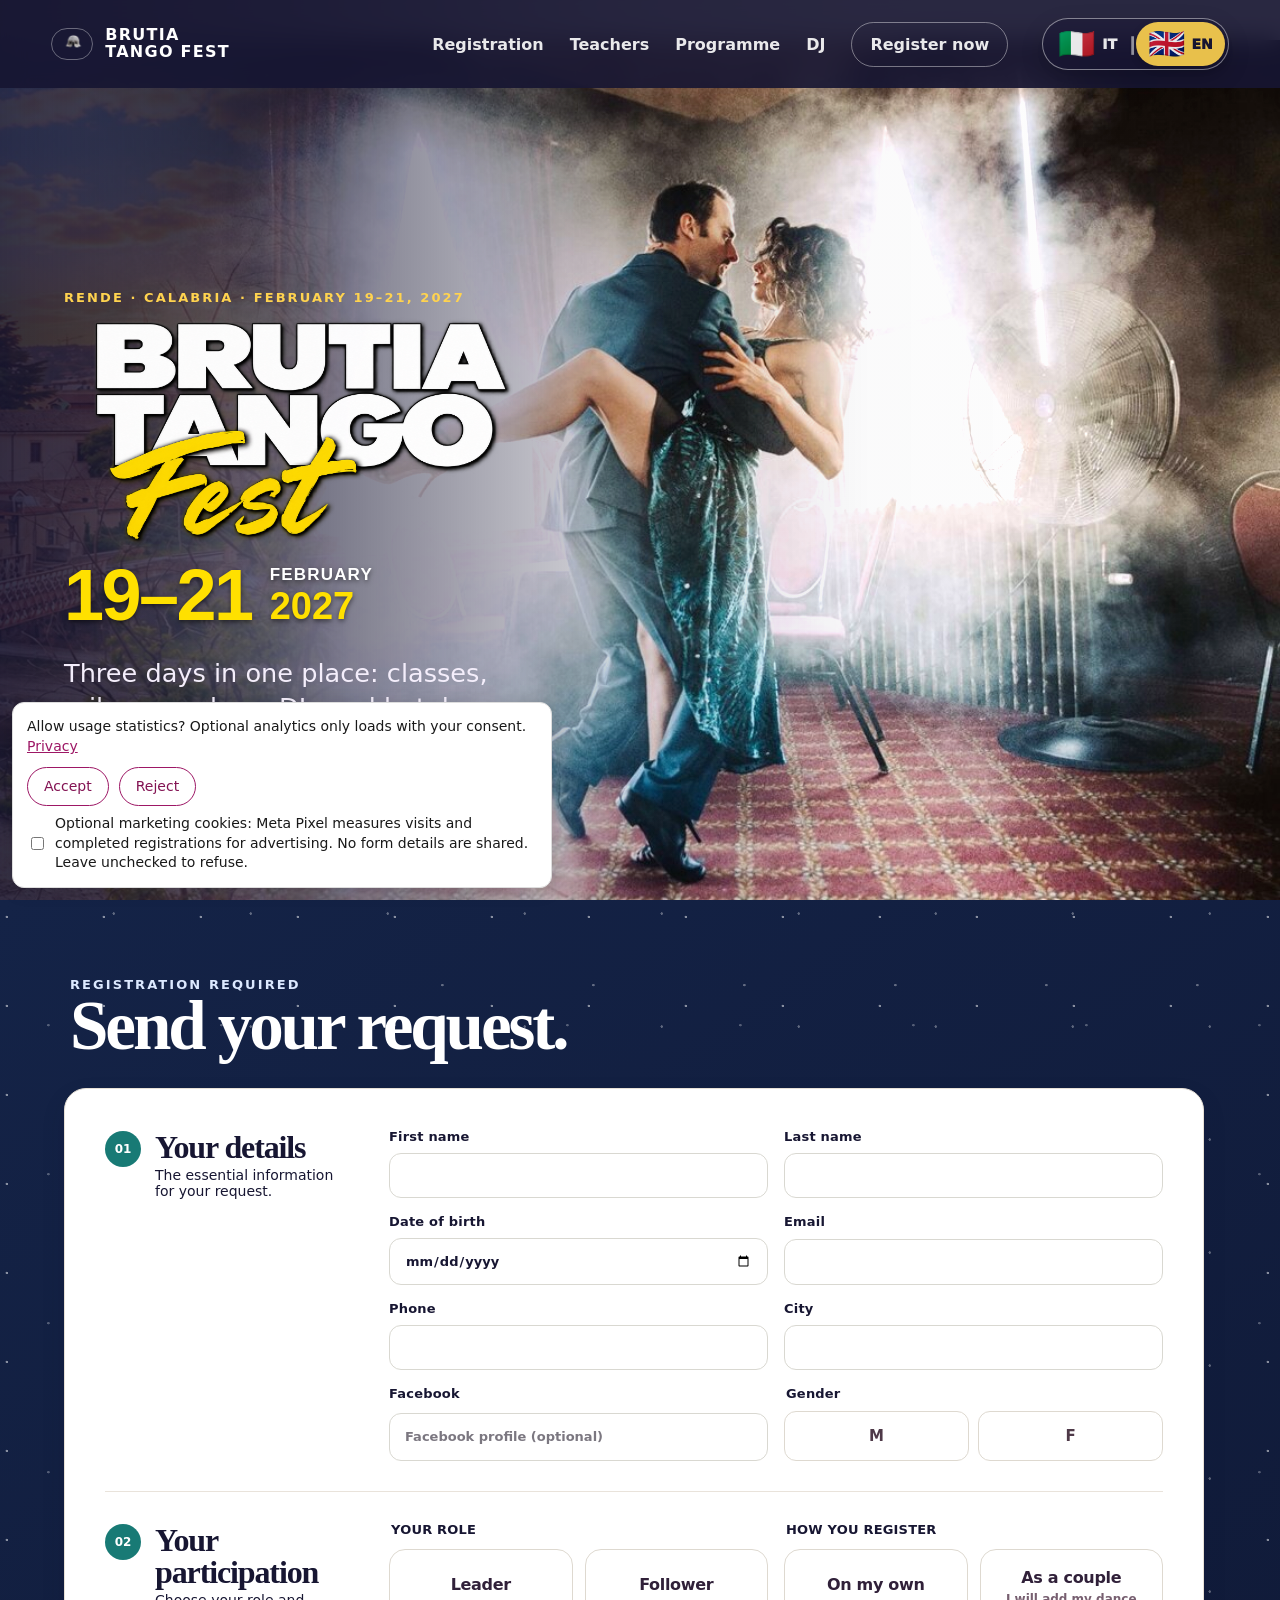
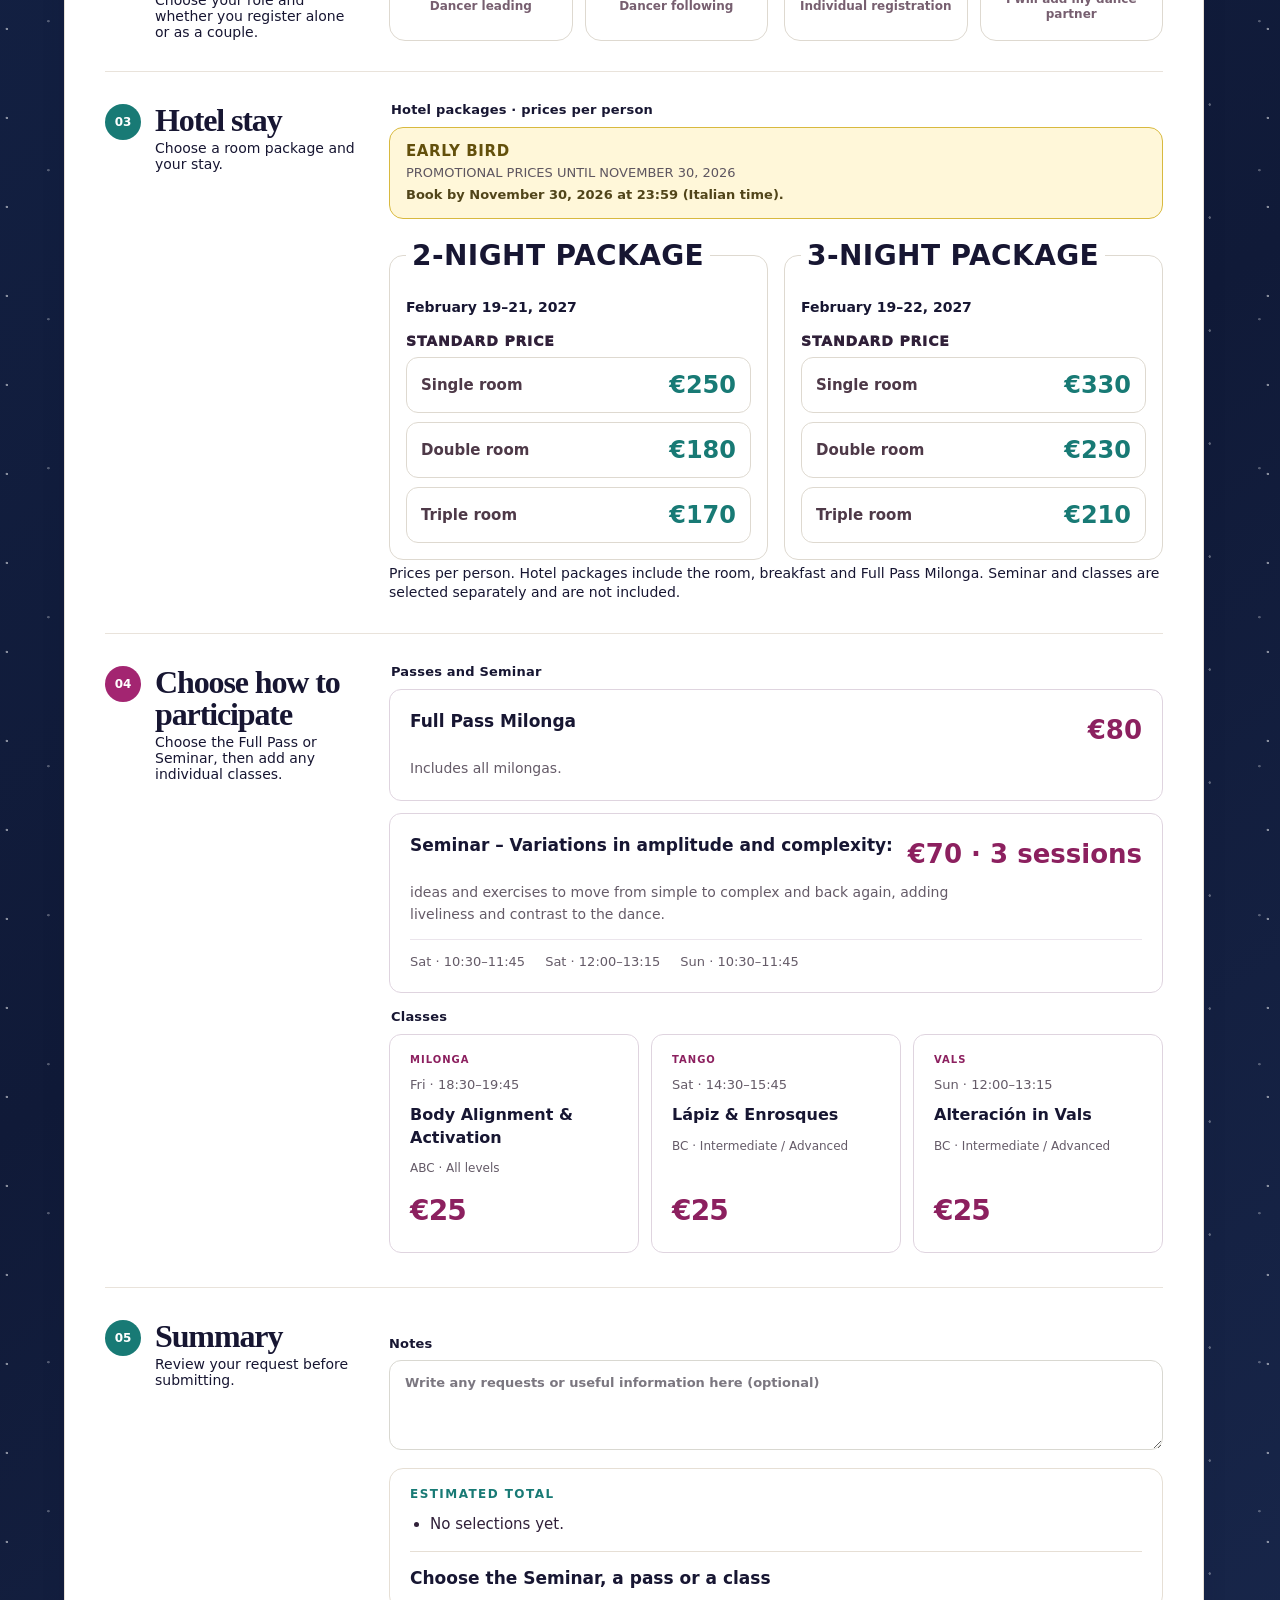
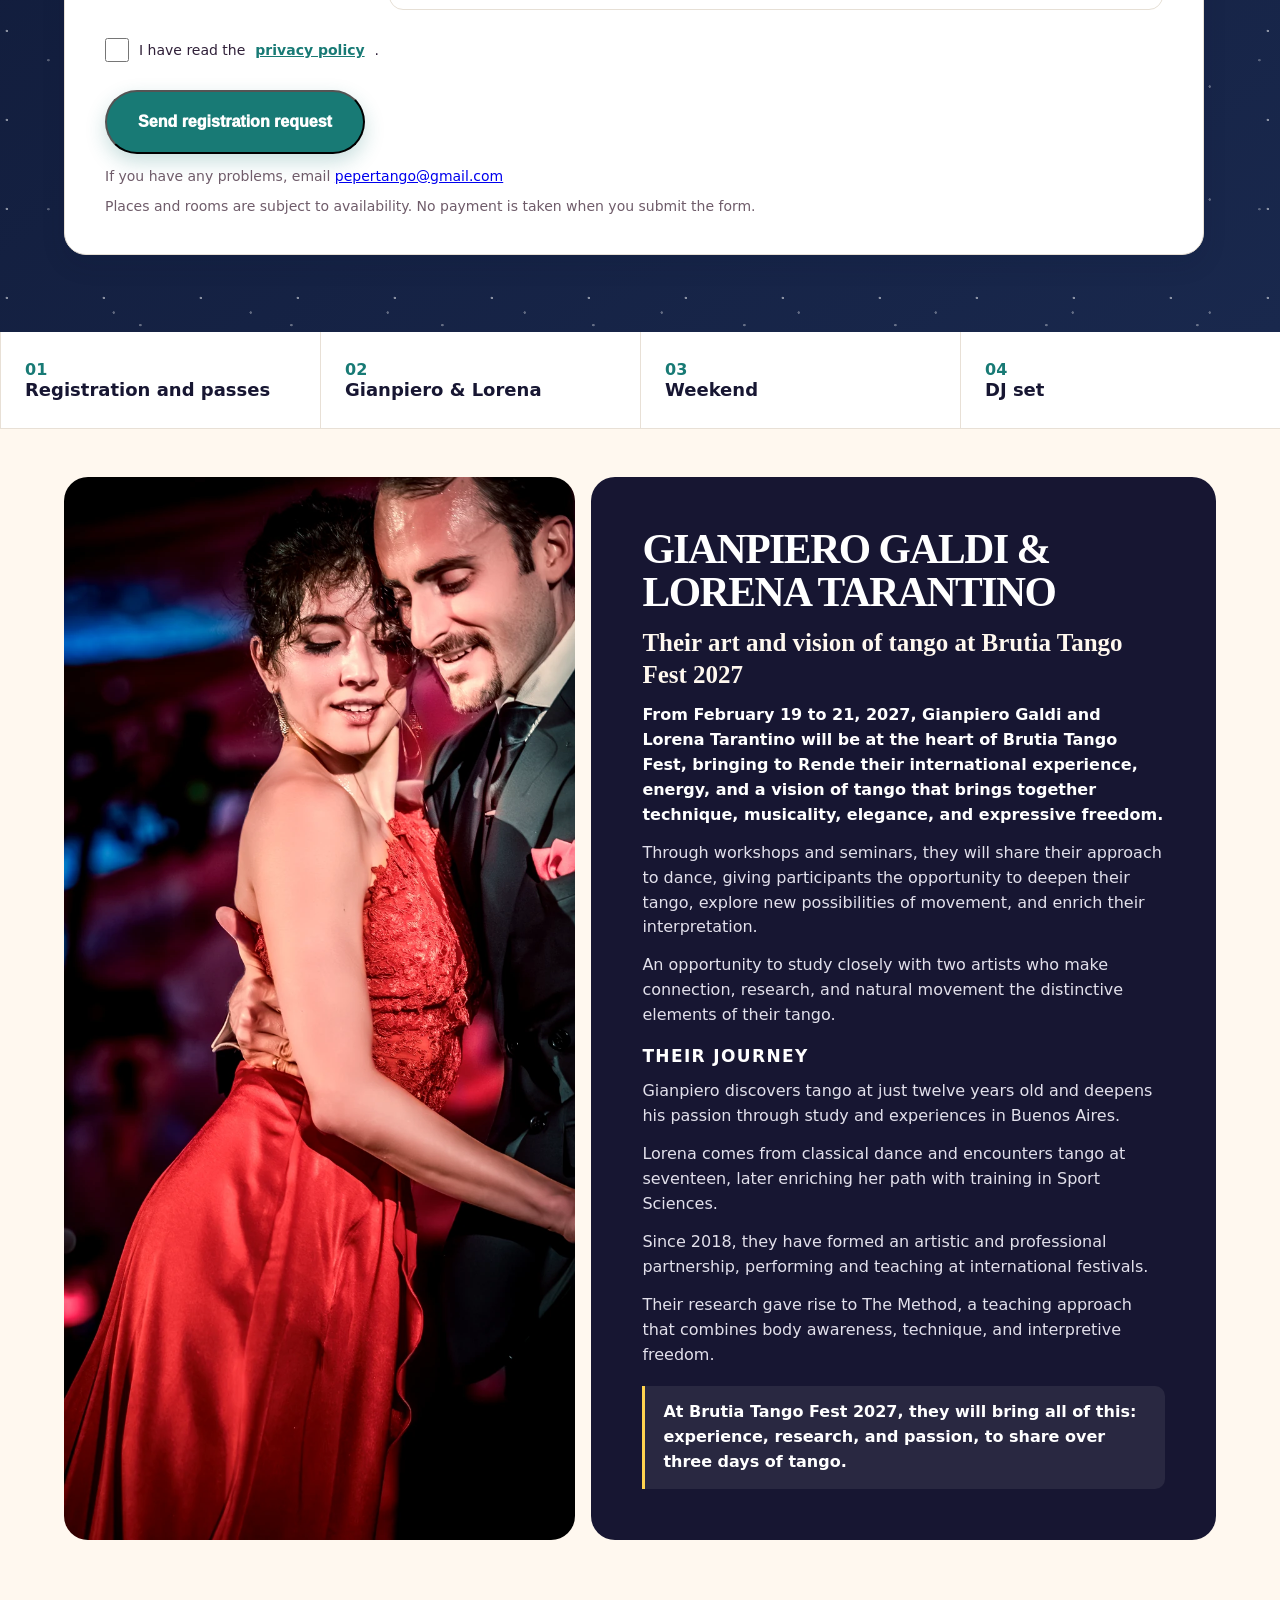
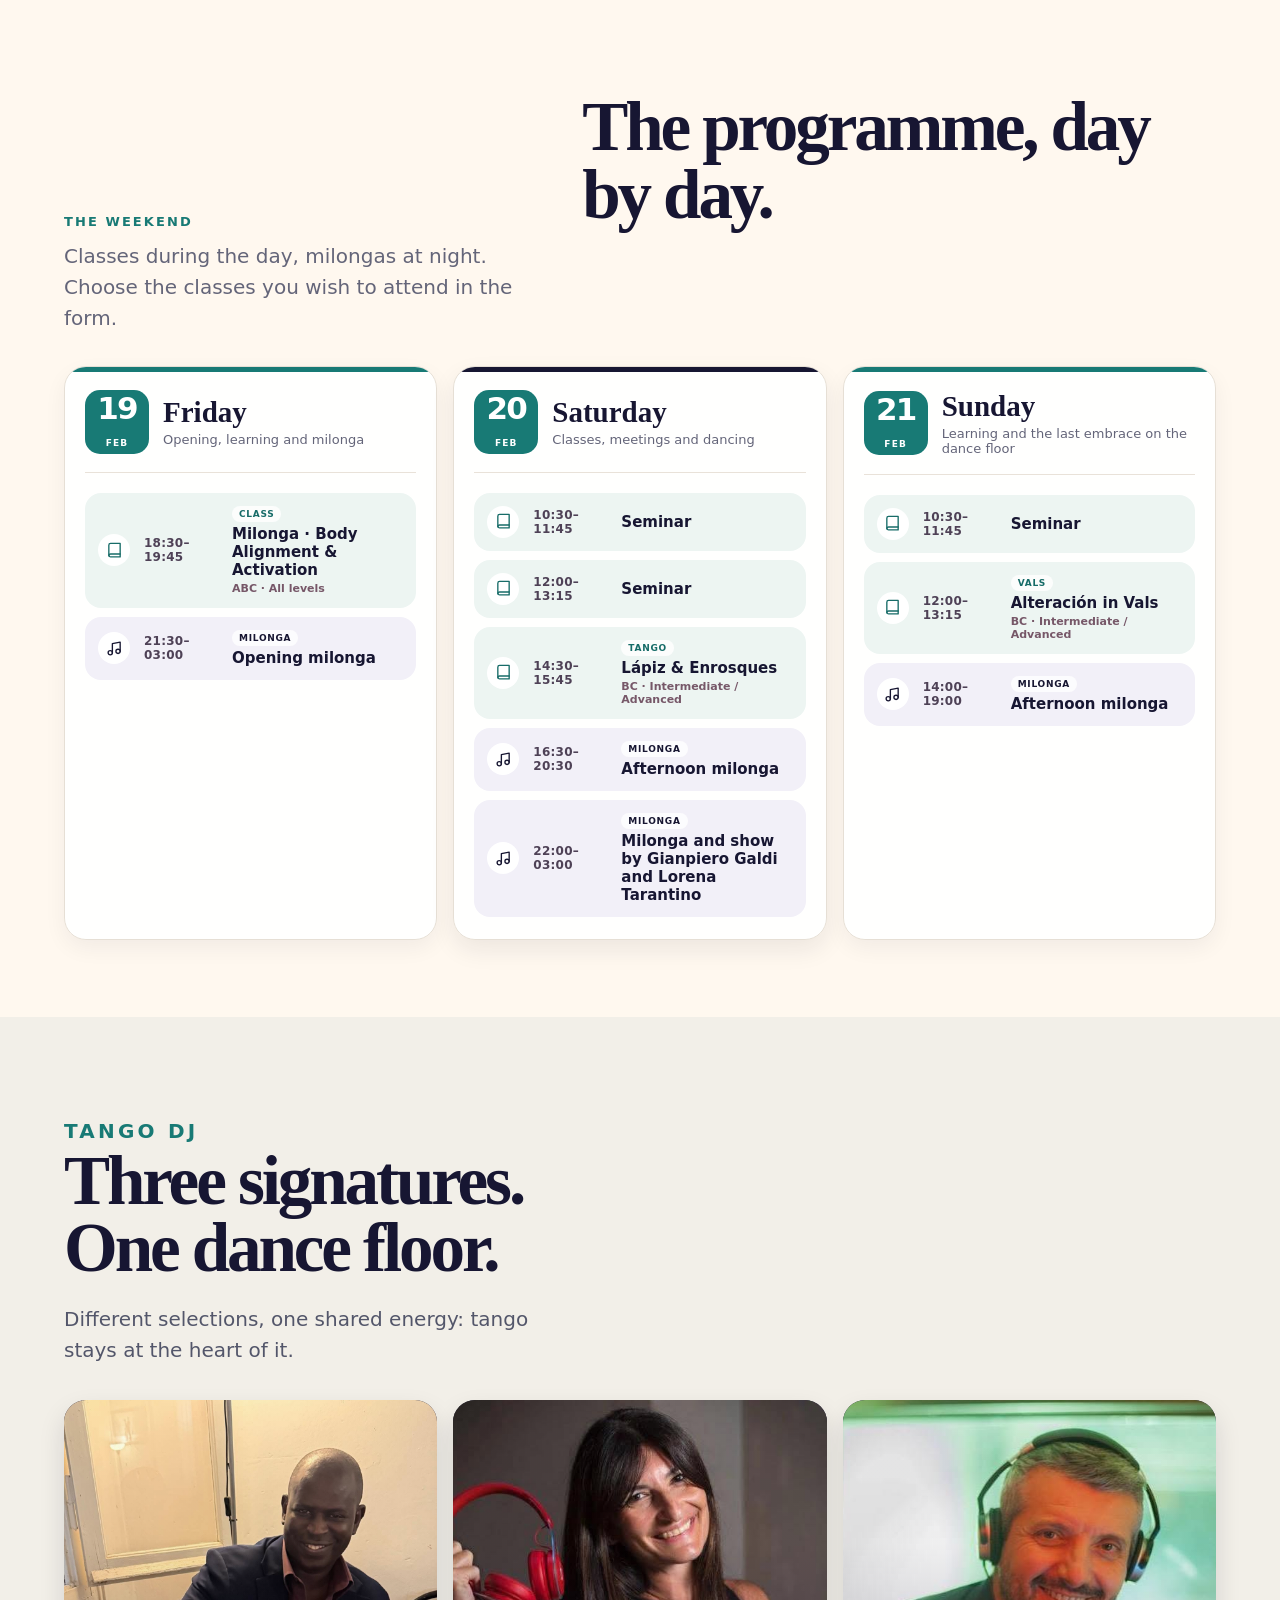
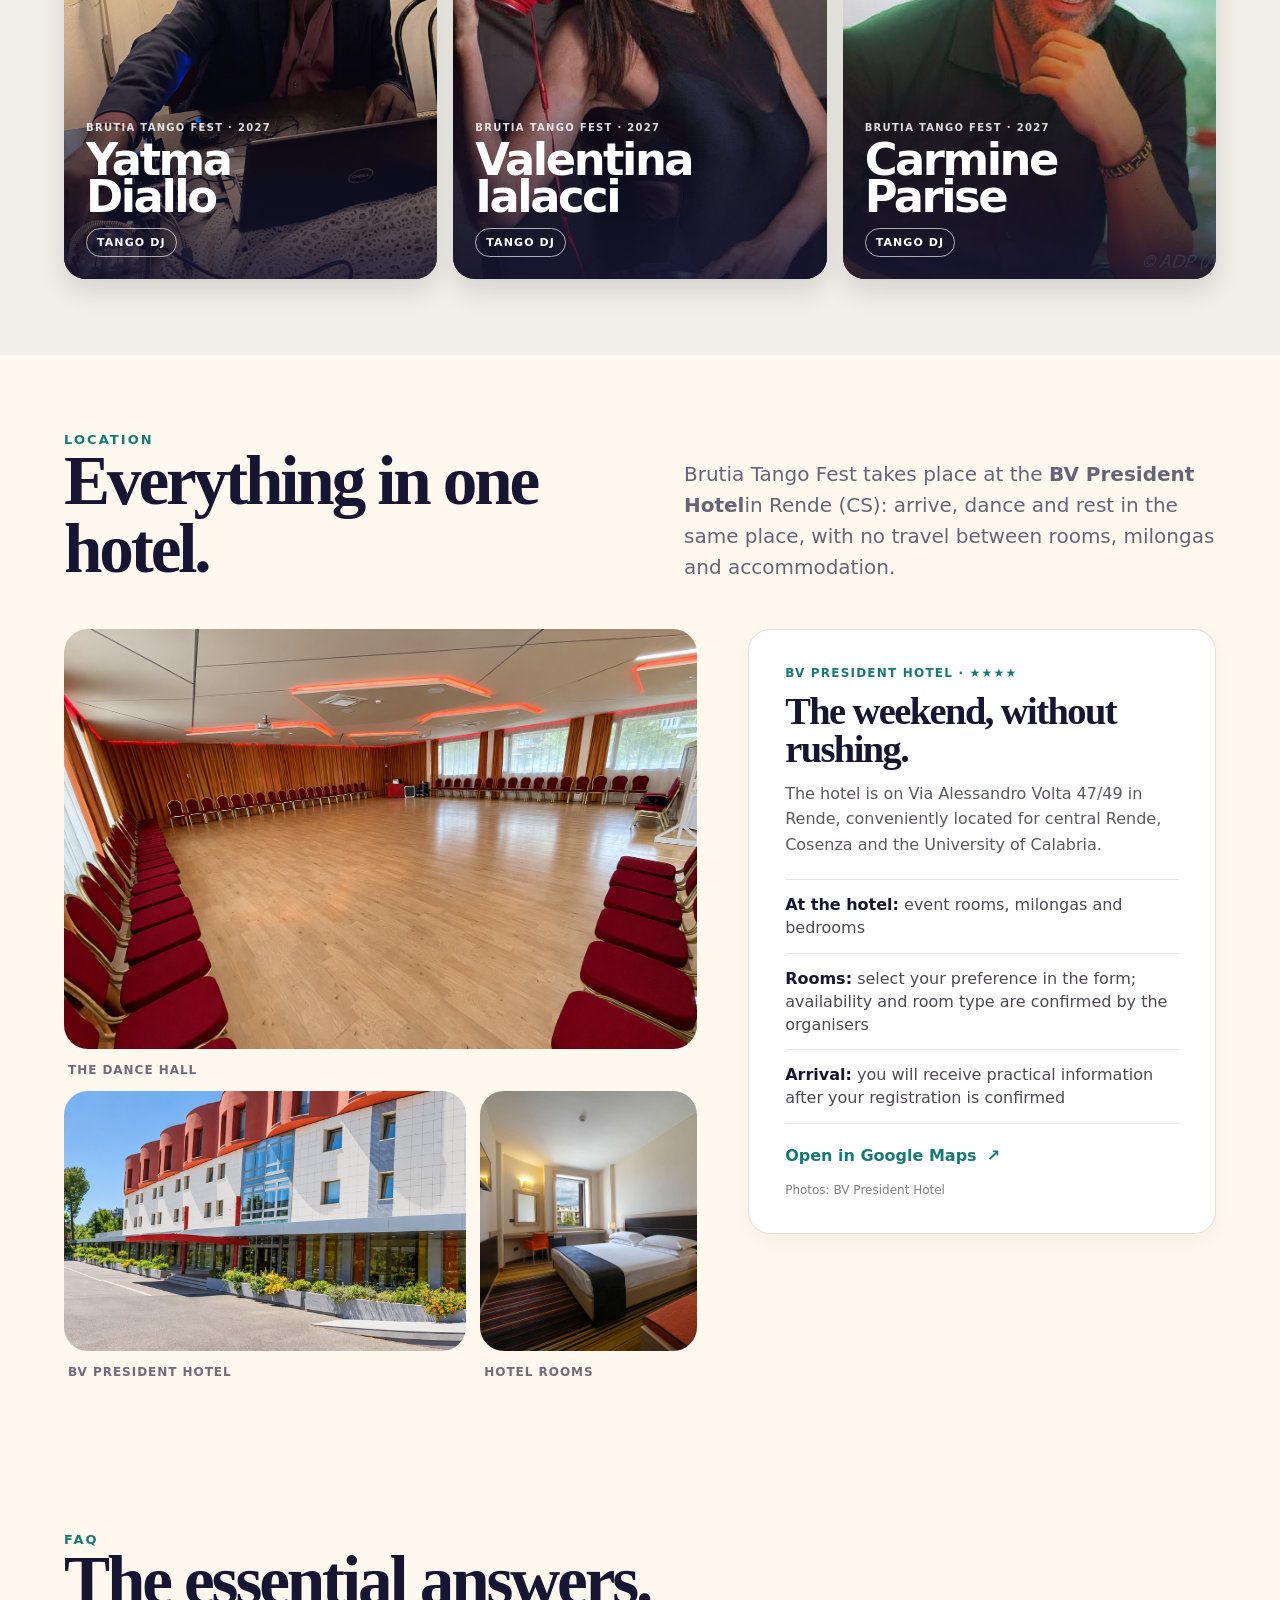
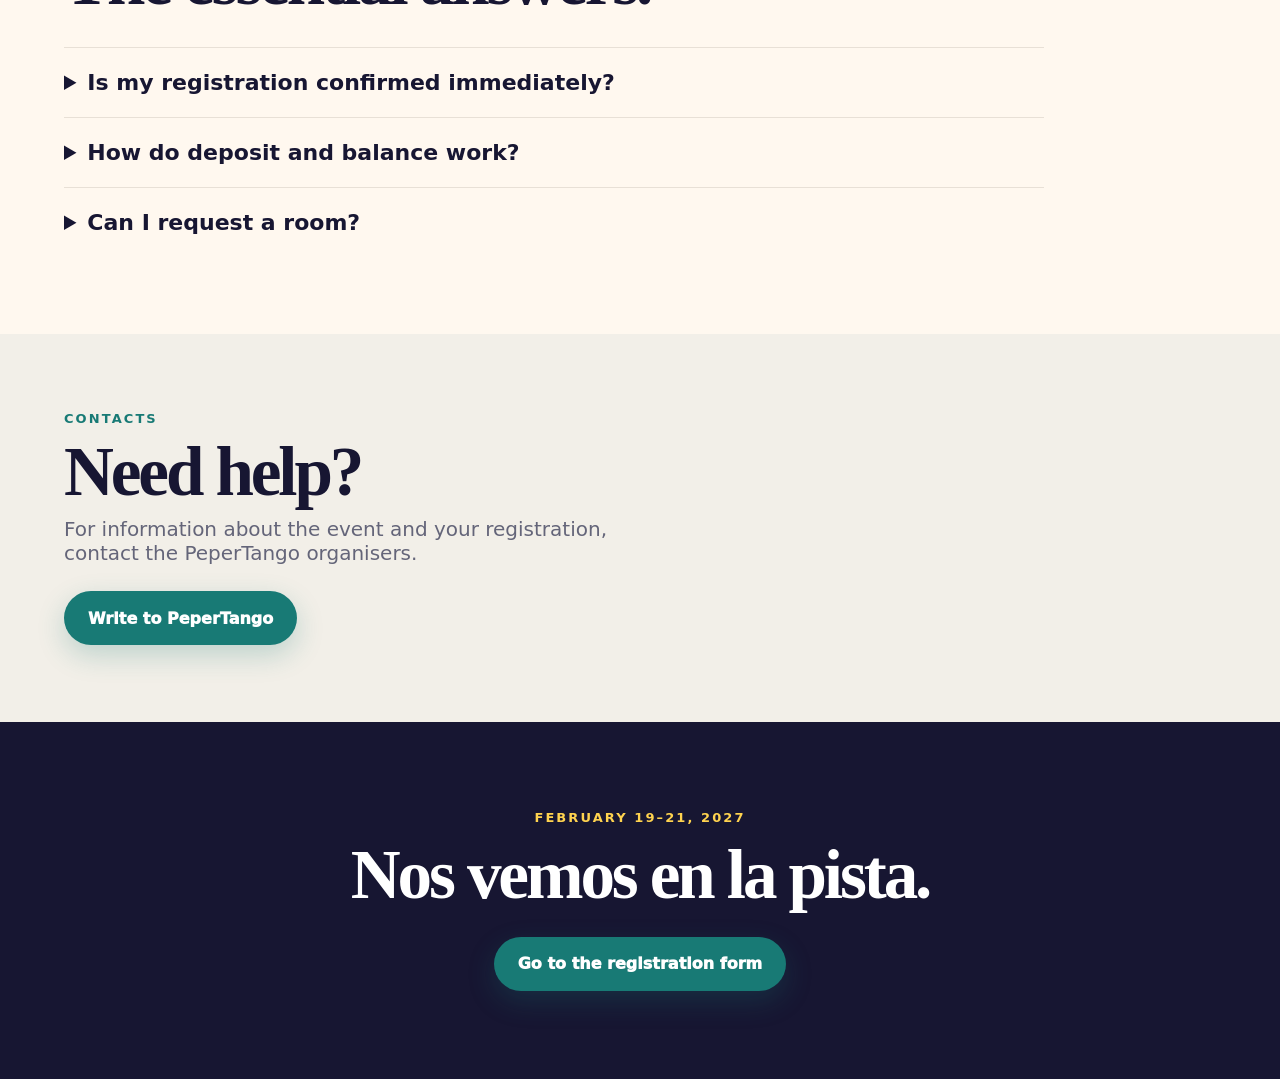
==== en/index.html @ 2e0e84e2 "Remove floating statistics control and retain consent management in privacy" ====
<!DOCTYPE html><html lang="en"><head><meta charset="UTF-8"><meta name="viewport" content="width=device-width"><title>Brutia Tango Fest — February 19–21, 2027</title><meta name="description" content="Brutia Tango Fest: Argentine tango in Rende, Italy, from February 19 to 21, 2027. Gianpiero Galdi and Lorena Tarantino, milongas, classes and accommodation at the President Hotel."><link rel="canonical" href="https://brutiatangofest27.pepertango.com/en/"><meta property="og:type" content="website"><meta property="og:title" content="Brutia Tango Fest — February 19–21, 2027"><meta property="og:description" content="Three days of tango in Rende: milongas, classes and accommodation at the President Hotel."><meta property="og:image" content="https://brutiatangofest27.pepertango.com/brutia-assets/og.jpg"><meta name="twitter:card" content="summary_large_image"><link rel="icon" href="/brutia-assets/elmo-brutio.png"><link rel="stylesheet" href="/brutia-assets/mobile-photos-20261015.css"><script type="application/ld+json">{"@context":"https://schema.org","@type":"Event","name":"Brutia Tango Fest 2027","startDate":"2027-02-19","endDate":"2027-02-21","eventAttendanceMode":"https://schema.org/OfflineEventAttendanceMode","eventStatus":"https://schema.org/EventScheduled","location":{"@type":"Place","name":"President Hotel","address":{"@type":"PostalAddress","addressLocality":"Rende","addressRegion":"CS","addressCountry":"IT"}},"image":["https://brutiatangofest27.pepertango.com/brutia-assets/og.jpg"],"organizer":{"@type":"Organization","name":"PeperTango"}}</script><style>#btf-analytics-controls[data-astro-cid-fg2vtww3]{z-index:10000;pointer-events:none;color:#191919;font:14px/1.4 system-ui;position:fixed;bottom:12px;left:12px;right:12px}section[data-astro-cid-fg2vtww3]{pointer-events:auto;background:#fff;border:1px solid #ddd;border-radius:12px;max-width:540px;padding:14px;box-shadow:0 3px 18px #0002}p[data-astro-cid-fg2vtww3]{margin:0 0 10px}a[data-astro-cid-fg2vtww3]{color:#9d1765}button[data-astro-cid-fg2vtww3]{font:inherit;cursor:pointer;color:#831353;pointer-events:auto;background:#fff;border:1px solid #9d1765;border-radius:24px;padding:9px 16px}section[data-astro-cid-fg2vtww3] div[data-astro-cid-fg2vtww3]{gap:10px;display:flex}button[data-astro-cid-fg2vtww3]:focus-visible{outline-offset:3px;outline:3px solid #252525}[data-astro-cid-fg2vtww3][hidden]{display:none!important}html{scroll-behavior:smooth}body{min-width:320px;margin:0}*,:before,:after{box-sizing:border-box}img{max-width:100%}
</style><link rel="stylesheet" href="/_astro/BrutiaFest.hero-27ab9de32b.css"><link rel="stylesheet" href="/brutia-assets/registration-cards-20261026.css"><link rel="stylesheet" href="/brutia-assets/homepage-lettering-20261026.css"></head><body><header class="site-nav" data-astro-cid-n4sz6m7g><a href="#top" class="brand" aria-label="Brutia Tango Fest, torna all’inizio" data-astro-cid-n4sz6m7g><img src="/brutia-assets/elmo-brutio.png" alt="Elmo brutio" data-astro-cid-n4sz6m7g><span data-astro-cid-n4sz6m7g>Brutia<br data-astro-cid-n4sz6m7g>Tango Fest</span></a><nav aria-label="Navigazione principale" data-astro-cid-n4sz6m7g><a href="#registration-form" data-astro-cid-n4sz6m7g>Iscrizione</a><a href="#maestri" data-astro-cid-n4sz6m7g>Maestri</a><a href="#programma" data-astro-cid-n4sz6m7g>Programma</a><a href="#dj" data-astro-cid-n4sz6m7g>DJ</a><a class="nav-cta" href="#registration-form" data-astro-cid-n4sz6m7g>Iscriviti ora</a><span class="language-switcher" aria-label="Language selector" data-astro-cid-n4sz6m7g><a data-language-link href="/" aria-label="Italiano" data-astro-cid-n4sz6m7g><span class="language-flag" aria-hidden="true" data-astro-cid-n4sz6m7g>🇮🇹</span><span data-astro-cid-n4sz6m7g>IT</span></a><span class="language-divider" aria-hidden="true" data-astro-cid-n4sz6m7g>|</span><a data-language-link class="active" aria-current="page" href="/en/" aria-label="English" data-astro-cid-n4sz6m7g><span class="language-flag" aria-hidden="true" data-astro-cid-n4sz6m7g>🇬🇧</span><span data-astro-cid-n4sz6m7g>EN</span></a></span></nav></header><main id="top" data-astro-cid-n4sz6m7g><section class="hero" data-astro-cid-n4sz6m7g><img class="hero-img" src="/brutia-assets/hero-sunset-composite-20261013.jpg" alt="Gianpiero Galdi e Lorena Tarantino in un passo di tango" data-astro-cid-n4sz6m7g><div class="hero-shade" data-astro-cid-n4sz6m7g></div><div class="hero-content" data-astro-cid-n4sz6m7g><p class="kicker" data-astro-cid-n4sz6m7g>Rende · Calabria · 19—21 febbraio 2027</p><h1 data-astro-cid-n4sz6m7g><img class="hero-wordmark" src="/brutia-assets/homepage-lettering-20261026.png" width="1774" height="887" alt="Brutia Tango Fest" fetchpriority="high" decoding="async" data-astro-cid-n4sz6m7g></h1><p class="hero-date"><span class="hero-date-range">19–21</span><span class="hero-date-detail"><span class="hero-date-month" lang="it">Febbraio</span><span class="hero-date-month" lang="en">February</span><strong>2027</strong></span></p><p class="lead" data-astro-cid-n4sz6m7g>Tre giorni nello stesso luogo: lezioni, milonghe, show, DJ e camere in allotment.</p><div class="hero-actions" data-astro-cid-n4sz6m7g><a class="btn primary" href="#registration-form" data-astro-cid-n4sz6m7g>Iscriviti ora</a><a class="btn ghost" href="#programma" data-astro-cid-n4sz6m7g>Vedi programma</a></div></div></section><section class="section registration-form" id="registration-form" data-astro-cid-n4sz6m7g><div class="section-head" data-astro-cid-n4sz6m7g><div data-astro-cid-n4sz6m7g><p class="kicker dark" data-astro-cid-n4sz6m7g>Iscrizione obbligatoria</p><h2 data-astro-cid-n4sz6m7g>Invia la tua richiesta.</h2></div></div><form name="brutia-iscrizione" method="post" action="https://script.google.com/macros/s/AKfycbxqhZUlsBqvT2Mk3oyQ7wVM3ZN_C7s2sprtl4zrTvplLwYQecTpa5o4LdqpSfXaWNgO4Q/exec" class="booking-form" data-astro-cid-n4sz6m7g><input type="hidden" name="form-name" value="brutia-iscrizione" data-astro-cid-n4sz6m7g><input type="hidden" name="lezioni_selezionate" id="selected-lessons" value="" data-astro-cid-n4sz6m7g><input type="hidden" name="browser_form" value="1" data-astro-cid-n4sz6m7g><input type="hidden" name="return_path" value="/en/grazie" data-astro-cid-n4sz6m7g><input type="hidden" name="payload" id="registration-payload" value="" data-astro-cid-n4sz6m7g><p class="hidden" data-astro-cid-n4sz6m7g><label data-astro-cid-n4sz6m7g>Non compilare questo campo <input name="company" tabindex="-1" autocomplete="off" data-astro-cid-n4sz6m7g></label></p><div class="registration-opening-notice" id="registration-opening-notice" hidden role="status" aria-live="polite" data-astro-cid-n4sz6m7g><strong data-astro-cid-n4sz6m7g>Registration opens</strong><time datetime="2026-10-15T20:00:00+02:00" data-astro-cid-n4sz6m7g>October 15, 2026 at 20:00 (Europe/Rome)</time><span id="registration-opening-status" data-astro-cid-n4sz6m7g>Registration is not open yet.</span></div><section class="form-section" data-astro-cid-n4sz6m7g><div class="form-section-head" data-astro-cid-n4sz6m7g><span data-astro-cid-n4sz6m7g>01</span><div data-astro-cid-n4sz6m7g><h3 data-astro-cid-n4sz6m7g>I tuoi dati</h3><p data-astro-cid-n4sz6m7g>Le informazioni essenziali per la tua richiesta.</p></div></div><div class="form-grid" data-astro-cid-n4sz6m7g><label data-astro-cid-n4sz6m7g>Nome <input name="nome" autocomplete="given-name" required data-astro-cid-n4sz6m7g></label><label data-astro-cid-n4sz6m7g>Cognome <input name="cognome" autocomplete="family-name" required data-astro-cid-n4sz6m7g></label><label data-astro-cid-n4sz6m7g>Data di nascita <input name="data_nascita" type="date" required data-astro-cid-n4sz6m7g></label><label data-astro-cid-n4sz6m7g>Email <input name="email" type="email" autocomplete="email" required data-astro-cid-n4sz6m7g></label><label data-astro-cid-n4sz6m7g>Telefono <input name="telefono" type="tel" autocomplete="tel" required data-astro-cid-n4sz6m7g></label><label data-astro-cid-n4sz6m7g>Città <input name="citta" autocomplete="address-level2" required data-astro-cid-n4sz6m7g></label><label data-astro-cid-n4sz6m7g>Facebook <input name="facebook" type="text" placeholder="Profilo Facebook (facoltativo)" data-astro-cid-n4sz6m7g></label><fieldset class="choice-group" data-astro-cid-n4sz6m7g><legend data-astro-cid-n4sz6m7g>Genere</legend><div class="choice-row" data-astro-cid-n4sz6m7g><label data-astro-cid-n4sz6m7g><input name="genere" type="radio" value="M" required data-astro-cid-n4sz6m7g><span data-astro-cid-n4sz6m7g>M</span></label><label data-astro-cid-n4sz6m7g><input name="genere" type="radio" value="F" data-astro-cid-n4sz6m7g><span data-astro-cid-n4sz6m7g>F</span></label></div></fieldset></div></section><section class="form-section" data-astro-cid-n4sz6m7g><div class="form-section-head" data-astro-cid-n4sz6m7g><span data-astro-cid-n4sz6m7g>02</span><div data-astro-cid-n4sz6m7g><h3 data-astro-cid-n4sz6m7g>La tua partecipazione</h3><p data-astro-cid-n4sz6m7g>Indica il tuo ruolo e se ti iscrivi da solo/a o in coppia.</p></div></div><div class="form-grid" data-astro-cid-n4sz6m7g><fieldset class="choice-group participation-choice" data-astro-cid-n4sz6m7g><legend data-astro-cid-n4sz6m7g>YOUR ROLE</legend><div class="choice-row" data-astro-cid-n4sz6m7g><label data-astro-cid-n4sz6m7g><input name="ruolo" type="radio" value="Leader" required data-astro-cid-n4sz6m7g><span data-astro-cid-n4sz6m7g><b data-astro-cid-n4sz6m7g>Leader</b><small data-astro-cid-n4sz6m7g>Dancer leading</small></span></label><label data-astro-cid-n4sz6m7g><input name="ruolo" type="radio" value="Follower" data-astro-cid-n4sz6m7g><span data-astro-cid-n4sz6m7g><b data-astro-cid-n4sz6m7g>Follower</b><small data-astro-cid-n4sz6m7g>Dancer following</small></span></label></div></fieldset><fieldset class="choice-group participation-choice" data-astro-cid-n4sz6m7g><legend data-astro-cid-n4sz6m7g>HOW YOU REGISTER</legend><div class="choice-row" data-astro-cid-n4sz6m7g><label data-astro-cid-n4sz6m7g><input name="tipo_iscrizione" type="radio" value="singola" required data-astro-cid-n4sz6m7g><span data-astro-cid-n4sz6m7g><b data-astro-cid-n4sz6m7g>On my own</b><small data-astro-cid-n4sz6m7g>Individual registration</small></span></label><label data-astro-cid-n4sz6m7g><input name="tipo_iscrizione" type="radio" value="coppia" data-astro-cid-n4sz6m7g><span data-astro-cid-n4sz6m7g><b data-astro-cid-n4sz6m7g>As a couple</b><small data-astro-cid-n4sz6m7g>I will add my dance partner</small></span></label></div></fieldset><label class="partner-field" hidden data-astro-cid-n4sz6m7g>Dance partner <input name="partner_ballo" id="dance-partner" autocomplete="name" disabled data-astro-cid-n4sz6m7g></label></div></section><section class="form-section" data-astro-cid-n4sz6m7g><div class="form-section-head" data-astro-cid-n4sz6m7g><span data-astro-cid-n4sz6m7g>03</span><div data-astro-cid-n4sz6m7g><h3 data-astro-cid-n4sz6m7g>Hotel stay</h3><p data-astro-cid-n4sz6m7g>Choose a room package and your stay.</p></div></div><div class="form-grid" data-astro-cid-n4sz6m7g><fieldset class="choice-group full" data-astro-cid-n4sz6m7g><legend data-astro-cid-n4sz6m7g>Hotel packages · prices per person</legend><div class="hotel-offer-notice" data-astro-cid-n4sz6m7g><strong data-astro-cid-n4sz6m7g>EARLY BIRD</strong><span data-astro-cid-n4sz6m7g>PROMOTIONAL PRICES UNTIL NOVEMBER 30, 2026</span><small data-astro-cid-n4sz6m7g>Book by November 30, 2026 at 23:59 (Italian time).</small></div><fieldset class="choice-group full no-room-choice" hidden style="display: none" aria-label="No hotel stay" data-astro-cid-n4sz6m7g><div class="choice-cards room-cards" data-astro-cid-n4sz6m7g><label data-astro-cid-n4sz6m7g><input name="camera" type="radio" value="Nessuna richiesta" checked data-astro-cid-n4sz6m7g><span data-astro-cid-n4sz6m7g><b data-astro-cid-n4sz6m7g>No room request</b><small data-astro-cid-n4sz6m7g>Full Pass Milonga — €80</small><small data-astro-cid-n4sz6m7g>Includes all milongas.</small></span></label></div></fieldset><div class="hotel-stay-cards" data-astro-cid-n4sz6m7g><fieldset class="hotel-stay-card" data-astro-cid-n4sz6m7g><legend data-astro-cid-n4sz6m7g>2-NIGHT PACKAGE</legend><p class="hotel-stay-dates" data-astro-cid-n4sz6m7g>February 19–21, 2027</p><div class="hotel-price-tier" data-price-tier="early" data-astro-cid-n4sz6m7g><h4 data-astro-cid-n4sz6m7g>EARLY BIRD</h4><div class="choice-cards room-cards hotel-package-options" data-astro-cid-n4sz6m7g><label class="hotel-package-card" data-astro-cid-n4sz6m7g><input class="hotel-package-choice" name="camera" type="radio" value="Singola" data-hotel-nights="2" data-price-tier="early" data-package-price="220" data-astro-cid-n4sz6m7g><span data-astro-cid-n4sz6m7g><b data-astro-cid-n4sz6m7g>Single room</b><strong data-astro-cid-n4sz6m7g>€220</strong></span></label><label class="hotel-package-card" data-astro-cid-n4sz6m7g><input class="hotel-package-choice" name="camera" type="radio" value="Doppia" data-hotel-nights="2" data-price-tier="early" data-package-price="150" data-astro-cid-n4sz6m7g><span data-astro-cid-n4sz6m7g><b data-astro-cid-n4sz6m7g>Double room</b><strong data-astro-cid-n4sz6m7g>€150</strong></span></label><label class="hotel-package-card" data-astro-cid-n4sz6m7g><input class="hotel-package-choice" name="camera" type="radio" value="Tripla" data-hotel-nights="2" data-price-tier="early" data-package-price="140" data-astro-cid-n4sz6m7g><span data-astro-cid-n4sz6m7g><b data-astro-cid-n4sz6m7g>Triple room</b><strong data-astro-cid-n4sz6m7g>€140</strong></span></label></div></div><div class="hotel-price-tier" data-price-tier="standard" data-astro-cid-n4sz6m7g><h4 data-astro-cid-n4sz6m7g>STANDARD PRICE</h4><div class="choice-cards room-cards hotel-package-options" data-astro-cid-n4sz6m7g><label class="hotel-package-card" data-astro-cid-n4sz6m7g><input class="hotel-package-choice" name="camera" type="radio" value="Singola" data-hotel-nights="2" data-price-tier="standard" data-package-price="250" data-astro-cid-n4sz6m7g><span data-astro-cid-n4sz6m7g><b data-astro-cid-n4sz6m7g>Single room</b><strong data-astro-cid-n4sz6m7g>€250</strong></span></label><label class="hotel-package-card" data-astro-cid-n4sz6m7g><input class="hotel-package-choice" name="camera" type="radio" value="Doppia" data-hotel-nights="2" data-price-tier="standard" data-package-price="180" data-astro-cid-n4sz6m7g><span data-astro-cid-n4sz6m7g><b data-astro-cid-n4sz6m7g>Double room</b><strong data-astro-cid-n4sz6m7g>€180</strong></span></label><label class="hotel-package-card" data-astro-cid-n4sz6m7g><input class="hotel-package-choice" name="camera" type="radio" value="Tripla" data-hotel-nights="2" data-price-tier="standard" data-package-price="170" data-astro-cid-n4sz6m7g><span data-astro-cid-n4sz6m7g><b data-astro-cid-n4sz6m7g>Triple room</b><strong data-astro-cid-n4sz6m7g>€170</strong></span></label></div></div></fieldset><fieldset class="hotel-stay-card" data-astro-cid-n4sz6m7g><legend data-astro-cid-n4sz6m7g>3-NIGHT PACKAGE</legend><p class="hotel-stay-dates" data-astro-cid-n4sz6m7g>February 19–22, 2027</p><div class="hotel-price-tier" data-price-tier="early" data-astro-cid-n4sz6m7g><h4 data-astro-cid-n4sz6m7g>EARLY BIRD</h4><div class="choice-cards room-cards hotel-package-options" data-astro-cid-n4sz6m7g><label class="hotel-package-card" data-astro-cid-n4sz6m7g><input class="hotel-package-choice" name="camera" type="radio" value="Singola" data-hotel-nights="3" data-price-tier="early" data-package-price="300" data-astro-cid-n4sz6m7g><span data-astro-cid-n4sz6m7g><b data-astro-cid-n4sz6m7g>Single room</b><strong data-astro-cid-n4sz6m7g>€300</strong></span></label><label class="hotel-package-card" data-astro-cid-n4sz6m7g><input class="hotel-package-choice" name="camera" type="radio" value="Doppia" data-hotel-nights="3" data-price-tier="early" data-package-price="200" data-astro-cid-n4sz6m7g><span data-astro-cid-n4sz6m7g><b data-astro-cid-n4sz6m7g>Double room</b><strong data-astro-cid-n4sz6m7g>€200</strong></span></label><label class="hotel-package-card" data-astro-cid-n4sz6m7g><input class="hotel-package-choice" name="camera" type="radio" value="Tripla" data-hotel-nights="3" data-price-tier="early" data-package-price="180" data-astro-cid-n4sz6m7g><span data-astro-cid-n4sz6m7g><b data-astro-cid-n4sz6m7g>Triple room</b><strong data-astro-cid-n4sz6m7g>€180</strong></span></label></div></div><div class="hotel-price-tier" data-price-tier="standard" data-astro-cid-n4sz6m7g><h4 data-astro-cid-n4sz6m7g>STANDARD PRICE</h4><div class="choice-cards room-cards hotel-package-options" data-astro-cid-n4sz6m7g><label class="hotel-package-card" data-astro-cid-n4sz6m7g><input class="hotel-package-choice" name="camera" type="radio" value="Singola" data-hotel-nights="3" data-price-tier="standard" data-package-price="330" data-astro-cid-n4sz6m7g><span data-astro-cid-n4sz6m7g><b data-astro-cid-n4sz6m7g>Single room</b><strong data-astro-cid-n4sz6m7g>€330</strong></span></label><label class="hotel-package-card" data-astro-cid-n4sz6m7g><input class="hotel-package-choice" name="camera" type="radio" value="Doppia" data-hotel-nights="3" data-price-tier="standard" data-package-price="230" data-astro-cid-n4sz6m7g><span data-astro-cid-n4sz6m7g><b data-astro-cid-n4sz6m7g>Double room</b><strong data-astro-cid-n4sz6m7g>€230</strong></span></label><label class="hotel-package-card" data-astro-cid-n4sz6m7g><input class="hotel-package-choice" name="camera" type="radio" value="Tripla" data-hotel-nights="3" data-price-tier="standard" data-package-price="210" data-astro-cid-n4sz6m7g><span data-astro-cid-n4sz6m7g><b data-astro-cid-n4sz6m7g>Triple room</b><strong data-astro-cid-n4sz6m7g>€210</strong></span></label></div></div></fieldset></div><p class="hotel-pricing-note" data-astro-cid-n4sz6m7g>Prices per person. Hotel packages include the room, breakfast and Full Pass Milonga. Seminar and classes are selected separately and are not included.</p></fieldset><fieldset class="hotel-dates-field full" hidden data-astro-cid-n4sz6m7g><legend data-astro-cid-n4sz6m7g>Stay dates</legend><input name="data_arrivo" type="hidden" value="2027-02-19" disabled data-astro-cid-n4sz6m7g><input name="data_partenza" type="hidden" value="2027-02-21" disabled data-astro-cid-n4sz6m7g><small class="date-help" data-astro-cid-n4sz6m7g>Arrival: February 19, 2027. Departure depends on the selected 2- or 3-night package.</small><p id="hotel-date-error" role="alert" data-astro-cid-n4sz6m7g></p></fieldset><fieldset class="choice-group full sharing-field" data-astro-cid-n4sz6m7g><legend data-astro-cid-n4sz6m7g>Room sharing</legend><div class="choice-cards" data-astro-cid-n4sz6m7g><label data-astro-cid-n4sz6m7g><input name="condivisione" type="radio" value="Compagno/a di camera" data-astro-cid-n4sz6m7g><span data-astro-cid-n4sz6m7g>I have a roommate</span></label><label data-astro-cid-n4sz6m7g><input name="condivisione" type="radio" value="Cerco compagno/a di camera" data-astro-cid-n4sz6m7g><span data-astro-cid-n4sz6m7g>I am looking for a roommate</span></label></div></fieldset><label class="room-partner-field" hidden data-astro-cid-n4sz6m7g>Roommate name <input name="partner_camera" id="room-partner" autocomplete="name" disabled data-astro-cid-n4sz6m7g></label><label class="room-partner-second-field" hidden data-astro-cid-n4sz6m7g>Second roommate name <input name="partner_camera_2" id="room-partner-2" autocomplete="name" disabled data-astro-cid-n4sz6m7g></label></div></section><section class="form-section participation-section" data-astro-cid-n4sz6m7g><div class="form-section-head" data-astro-cid-n4sz6m7g><span data-astro-cid-n4sz6m7g>04</span><div data-astro-cid-n4sz6m7g><h3 data-astro-cid-n4sz6m7g>Choose how to participate</h3><p data-astro-cid-n4sz6m7g>Choose the Full Pass or Seminar, then add any individual classes.</p></div></div><div class="form-grid" data-astro-cid-n4sz6m7g><fieldset class="choice-group full" data-astro-cid-n4sz6m7g><legend data-astro-cid-n4sz6m7g>Passes and Seminar</legend><div class="choice-cards package-cards" data-astro-cid-n4sz6m7g><label data-astro-cid-n4sz6m7g><input name="pacchetto" type="checkbox" value="Full Pass Milonga" data-price="80" data-astro-cid-n4sz6m7g><span data-astro-cid-n4sz6m7g><b data-astro-cid-n4sz6m7g>Full Pass Milonga</b><small data-astro-cid-n4sz6m7g>€80</small><small data-astro-cid-n4sz6m7g>Includes all milongas.</small></span></label><label class="seminar-package-card" data-astro-cid-n4sz6m7g><input name="pacchetto" type="checkbox" value="Seminario" data-price="70" data-astro-cid-n4sz6m7g><span data-astro-cid-n4sz6m7g><b data-astro-cid-n4sz6m7g>Seminario – Variazioni di ampiezza e complessità:</b><small data-astro-cid-n4sz6m7g>idee ed esercizi per passare dal semplice al complesso e viceversa, dando vivacità e contrasto al ballo.</small><small data-astro-cid-n4sz6m7g>€70 · 3 incontri</small><em class="seminar-schedule" data-astro-cid-n4sz6m7g><span data-astro-cid-n4sz6m7g>Sab · 10:30–11:45</span><span data-astro-cid-n4sz6m7g>Sab · 12:00–13:15</span><span data-astro-cid-n4sz6m7g>Dom · 10:30–11:45</span></em></span></label></div></fieldset><fieldset class="choice-group full lesson-choice-field" data-astro-cid-n4sz6m7g><legend data-astro-cid-n4sz6m7g>Lezioni</legend><div class="choice-cards lesson-cards" data-astro-cid-n4sz6m7g><label data-astro-cid-n4sz6m7g><input name="lezioni" type="checkbox" value="Venerdì 18:30–19:45 · Milonga: Body Alignment &amp; Activation · ABC" data-astro-cid-n4sz6m7g><span data-astro-cid-n4sz6m7g><small class="lesson-time" data-astro-cid-n4sz6m7g>Ven · 18:30–19:45</small><i class="lesson-kind milonga-kind" data-astro-cid-n4sz6m7g>Milonga</i><b data-astro-cid-n4sz6m7g>Body Alignment &amp; Activation</b><em class="lesson-level" data-astro-cid-n4sz6m7g>ABC · Tutti i livelli</em><em class="lesson-price" data-astro-cid-n4sz6m7g>€25</em></span></label><label data-astro-cid-n4sz6m7g><input name="lezioni" type="checkbox" value="Sabato 14:30–15:45 · Tango: Lápiz &amp; Enrosques · BC" data-astro-cid-n4sz6m7g><span data-astro-cid-n4sz6m7g><small class="lesson-time" data-astro-cid-n4sz6m7g>Sab · 14:30–15:45</small><i class="lesson-kind tango-kind" data-astro-cid-n4sz6m7g>Tango</i><b data-astro-cid-n4sz6m7g>Lápiz &amp; Enrosques</b><em class="lesson-level" data-astro-cid-n4sz6m7g>BC · Intermedio / Avanzato</em><em class="lesson-price" data-astro-cid-n4sz6m7g>€25</em></span></label><label data-astro-cid-n4sz6m7g><input name="lezioni" type="checkbox" value="Domenica 12:00–13:15 · Vals: Alteración in Vals · BC" data-astro-cid-n4sz6m7g><span data-astro-cid-n4sz6m7g><small class="lesson-time" data-astro-cid-n4sz6m7g>Dom · 12:00–13:15</small><i class="lesson-kind vals-kind" data-astro-cid-n4sz6m7g>Vals</i><b data-astro-cid-n4sz6m7g>Alteración in Vals</b><em class="lesson-level" data-astro-cid-n4sz6m7g>BC · Intermedio / Avanzato</em><em class="lesson-price" data-astro-cid-n4sz6m7g>€25</em></span></label></div><p id="registration-choice-error" role="alert" data-astro-cid-n4sz6m7g></p></fieldset></div></section><section class="form-section" data-astro-cid-n4sz6m7g><div class="form-section-head" data-astro-cid-n4sz6m7g><span data-astro-cid-n4sz6m7g>05</span><div data-astro-cid-n4sz6m7g><h3 data-astro-cid-n4sz6m7g>Riepilogo</h3><p data-astro-cid-n4sz6m7g>Controlla la richiesta prima di inviarla.</p></div></div><label class="wide" data-astro-cid-n4sz6m7g>Note <textarea name="note" rows="4" placeholder="Scrivi qui eventuali richieste o informazioni utili (facoltativo)" data-astro-cid-n4sz6m7g></textarea></label><aside class="booking-total" aria-live="polite" data-astro-cid-n4sz6m7g><span data-astro-cid-n4sz6m7g>Totale stimato</span><ul id="total-detail" data-astro-cid-n4sz6m7g><li data-astro-cid-n4sz6m7g>Nessuna selezione.</li></ul><strong id="total-amount" data-astro-cid-n4sz6m7g>Scegli il seminario, un pass o una lezione</strong></aside></section><div class="form-final" data-astro-cid-n4sz6m7g><label class="consent" data-astro-cid-n4sz6m7g><input name="privacy" type="checkbox" required data-astro-cid-n4sz6m7g> Ho letto l’<a href="/en/privacy" data-astro-cid-n4sz6m7g>informativa privacy</a>.</label><button class="btn primary" type="submit" data-astro-cid-n4sz6m7g>Send registration request</button><p class="form-note" data-astro-cid-n4sz6m7g>If you have any problems, email <a href="mailto:pepertango@gmail.com" data-astro-cid-n4sz6m7g>pepertango@gmail.com</a></p><p class="form-note" data-astro-cid-n4sz6m7g>Posti e camere sono soggetti a disponibilità. Non viene addebitato alcun importo con l’invio del modulo.</p></div></form></section><section class="quick" aria-label="Accessi rapidi" data-astro-cid-n4sz6m7g><a href="#registration-form" data-astro-cid-n4sz6m7g><b data-astro-cid-n4sz6m7g>01</b><span data-astro-cid-n4sz6m7g>Modulo e pass</span></a><a href="#maestri" data-astro-cid-n4sz6m7g><b data-astro-cid-n4sz6m7g>02</b><span data-astro-cid-n4sz6m7g>Gianpiero & Lorena</span></a><a href="#programma" data-astro-cid-n4sz6m7g><b data-astro-cid-n4sz6m7g>03</b><span data-astro-cid-n4sz6m7g>Weekend</span></a><a href="#dj" data-astro-cid-n4sz6m7g><b data-astro-cid-n4sz6m7g>04</b><span data-astro-cid-n4sz6m7g>DJ set</span></a></section><section class="section maestros" id="maestri" data-astro-cid-n4sz6m7g><div class="portrait" data-astro-cid-n4sz6m7g><img src="/brutia-assets/coppia-ritratto.webp" alt="Gianpiero Galdi e Lorena Tarantino" data-astro-cid-n4sz6m7g></div><div class="copy-block maestros-copy" data-astro-cid-n4sz6m7g><h2 data-astro-cid-n4sz6m7g>GIANPIERO GALDI &amp; LORENA TARANTINO</h2><p class="maestros-subtitle" data-astro-cid-n4sz6m7g>La loro arte e la loro visione del tango al Brutia Tango Fest 2027</p><p class="maestros-lead" data-astro-cid-n4sz6m7g>Dal 19 al 21 febbraio 2027, Gianpiero Galdi e Lorena Tarantino saranno protagonisti del Brutia Tango Fest, portando a Rende la loro esperienza internazionale, la loro energia e una visione del tango che unisce tecnica, musicalità, eleganza e libertà espressiva.</p><p data-astro-cid-n4sz6m7g>Attraverso workshop e seminari, condivideranno il loro approccio alla danza, offrendo ai partecipanti l'opportunità di approfondire il proprio tango, esplorare nuove possibilità di movimento e arricchire la propria interpretazione.</p><p data-astro-cid-n4sz6m7g>Un'occasione per studiare da vicino con due artisti che fanno della connessione, della ricerca e della naturalezza del movimento gli elementi distintivi del loro tango.</p><h3 class="maestros-journey-title" data-astro-cid-n4sz6m7g>IL LORO PERCORSO</h3><p data-astro-cid-n4sz6m7g>Gianpiero scopre il tango a soli dodici anni e approfondisce la sua passione attraverso lo studio e le esperienze a Buenos Aires.</p><p data-astro-cid-n4sz6m7g>Lorena proviene dalla danza classica e incontra il tango a diciassette anni, arricchendo successivamente il proprio percorso con una formazione in Scienze Motorie.</p><p data-astro-cid-n4sz6m7g>Dal 2018 formano una coppia artistica e professionale, esibendosi e insegnando nei festival internazionali.</p><p data-astro-cid-n4sz6m7g>Dalla loro ricerca nasce The Method, un approccio didattico che combina consapevolezza corporea, tecnica e libertà interpretativa.</p><p class="maestros-conclusion" data-astro-cid-n4sz6m7g>Al Brutia Tango Fest 2027 porteranno tutto questo: esperienza, ricerca e passione, da condividere attraverso tre giorni di tango.</p></div></section><section class="section schedule" id="programma" data-astro-cid-n4sz6m7g><div class="section-head" data-astro-cid-n4sz6m7g><p class="kicker dark" data-astro-cid-n4sz6m7g>Il weekend</p><h2 data-astro-cid-n4sz6m7g>Il programma, giorno per giorno.</h2><p data-astro-cid-n4sz6m7g>Lezioni di giorno, milonghe la sera. Scegli dal modulo le lezioni a cui vuoi partecipare.</p></div><div class="schedule-grid" data-astro-cid-n4sz6m7g><article tabindex="0" data-astro-cid-n4sz6m7g><header data-astro-cid-n4sz6m7g><span class="date-block" data-astro-cid-n4sz6m7g><b data-astro-cid-n4sz6m7g>19</b><small data-astro-cid-n4sz6m7g>FEB</small></span><div data-astro-cid-n4sz6m7g><h3 data-astro-cid-n4sz6m7g>Venerdì</h3><p data-astro-cid-n4sz6m7g>Apertura, studio e milonga</p></div></header><ol data-astro-cid-n4sz6m7g><li class="lesson" data-astro-cid-n4sz6m7g><span class="activity-icon" aria-hidden="true" data-astro-cid-n4sz6m7g><svg viewBox="0 0 24 24" fill="none" stroke="currentColor" stroke-width="1.9" stroke-linecap="round" stroke-linejoin="round" data-astro-cid-n4sz6m7g><path d="M4 19.5A2.5 2.5 0 0 1 6.5 17H20" data-astro-cid-n4sz6m7g></path><path d="M6.5 2H20v19H6.5A2.5 2.5 0 0 1 4 18.5v-14A2.5 2.5 0 0 1 6.5 2Z" data-astro-cid-n4sz6m7g></path></svg></span><time data-astro-cid-n4sz6m7g>18:30–19:45</time><div data-astro-cid-n4sz6m7g><span class="activity-type" data-astro-cid-n4sz6m7g>Lezione</span><strong data-astro-cid-n4sz6m7g>Milonga · Body Alignment &amp; Activation</strong><small data-astro-cid-n4sz6m7g>ABC · Tutti i livelli</small></div></li><li class="milonga" data-astro-cid-n4sz6m7g><span class="activity-icon" aria-hidden="true" data-astro-cid-n4sz6m7g><svg viewBox="0 0 24 24" fill="none" stroke="currentColor" stroke-width="1.9" stroke-linecap="round" stroke-linejoin="round" data-astro-cid-n4sz6m7g><path d="M9 18V5l11-2v13" data-astro-cid-n4sz6m7g></path><circle cx="6" cy="18" r="3" data-astro-cid-n4sz6m7g></circle><circle cx="17" cy="16" r="3" data-astro-cid-n4sz6m7g></circle></svg></span><time data-astro-cid-n4sz6m7g>21:30–03:00</time><div data-astro-cid-n4sz6m7g><span class="activity-type" data-astro-cid-n4sz6m7g>Milonga</span><strong data-astro-cid-n4sz6m7g>Milonga d’apertura</strong></div></li></ol></article><article class="featured" tabindex="0" data-astro-cid-n4sz6m7g><header data-astro-cid-n4sz6m7g><span class="date-block" data-astro-cid-n4sz6m7g><b data-astro-cid-n4sz6m7g>20</b><small data-astro-cid-n4sz6m7g>FEB</small></span><div data-astro-cid-n4sz6m7g><h3 data-astro-cid-n4sz6m7g>Sabato</h3><p data-astro-cid-n4sz6m7g>Lezioni, incontri e pista</p></div></header><ol data-astro-cid-n4sz6m7g><li class="lesson" data-astro-cid-n4sz6m7g><span class="activity-icon" aria-hidden="true" data-astro-cid-n4sz6m7g><svg viewBox="0 0 24 24" fill="none" stroke="currentColor" stroke-width="1.9" stroke-linecap="round" stroke-linejoin="round" data-astro-cid-n4sz6m7g><path d="M4 19.5A2.5 2.5 0 0 1 6.5 17H20" data-astro-cid-n4sz6m7g></path><path d="M6.5 2H20v19H6.5A2.5 2.5 0 0 1 4 18.5v-14A2.5 2.5 0 0 1 6.5 2Z" data-astro-cid-n4sz6m7g></path></svg></span><time data-astro-cid-n4sz6m7g>10:30–11:45</time><div data-astro-cid-n4sz6m7g><strong data-astro-cid-n4sz6m7g>Seminario</strong></div></li><li class="lesson" data-astro-cid-n4sz6m7g><span class="activity-icon" aria-hidden="true" data-astro-cid-n4sz6m7g><svg viewBox="0 0 24 24" fill="none" stroke="currentColor" stroke-width="1.9" stroke-linecap="round" stroke-linejoin="round" data-astro-cid-n4sz6m7g><path d="M4 19.5A2.5 2.5 0 0 1 6.5 17H20" data-astro-cid-n4sz6m7g></path><path d="M6.5 2H20v19H6.5A2.5 2.5 0 0 1 4 18.5v-14A2.5 2.5 0 0 1 6.5 2Z" data-astro-cid-n4sz6m7g></path></svg></span><time data-astro-cid-n4sz6m7g>12:00–13:15</time><div data-astro-cid-n4sz6m7g><strong data-astro-cid-n4sz6m7g>Seminario</strong></div></li><li class="lesson" data-astro-cid-n4sz6m7g><span class="activity-icon" aria-hidden="true" data-astro-cid-n4sz6m7g><svg viewBox="0 0 24 24" fill="none" stroke="currentColor" stroke-width="1.9" stroke-linecap="round" stroke-linejoin="round" data-astro-cid-n4sz6m7g><path d="M4 19.5A2.5 2.5 0 0 1 6.5 17H20" data-astro-cid-n4sz6m7g></path><path d="M6.5 2H20v19H6.5A2.5 2.5 0 0 1 4 18.5v-14A2.5 2.5 0 0 1 6.5 2Z" data-astro-cid-n4sz6m7g></path></svg></span><time data-astro-cid-n4sz6m7g>14:30–15:45</time><div data-astro-cid-n4sz6m7g><span class="activity-type" data-astro-cid-n4sz6m7g>Tango</span><strong data-astro-cid-n4sz6m7g>Lápiz &amp; Enrosques</strong><small data-astro-cid-n4sz6m7g>BC · Intermedio / Avanzato</small></div></li><li class="milonga" data-astro-cid-n4sz6m7g><span class="activity-icon" aria-hidden="true" data-astro-cid-n4sz6m7g><svg viewBox="0 0 24 24" fill="none" stroke="currentColor" stroke-width="1.9" stroke-linecap="round" stroke-linejoin="round" data-astro-cid-n4sz6m7g><path d="M9 18V5l11-2v13" data-astro-cid-n4sz6m7g></path><circle cx="6" cy="18" r="3" data-astro-cid-n4sz6m7g></circle><circle cx="17" cy="16" r="3" data-astro-cid-n4sz6m7g></circle></svg></span><time data-astro-cid-n4sz6m7g>16:30–20:30</time><div data-astro-cid-n4sz6m7g><span class="activity-type" data-astro-cid-n4sz6m7g>Milonga</span><strong data-astro-cid-n4sz6m7g>Milonga pomeridiana</strong></div></li><li class="milonga" data-astro-cid-n4sz6m7g><span class="activity-icon" aria-hidden="true" data-astro-cid-n4sz6m7g><svg viewBox="0 0 24 24" fill="none" stroke="currentColor" stroke-width="1.9" stroke-linecap="round" stroke-linejoin="round" data-astro-cid-n4sz6m7g><path d="M9 18V5l11-2v13" data-astro-cid-n4sz6m7g></path><circle cx="6" cy="18" r="3" data-astro-cid-n4sz6m7g></circle><circle cx="17" cy="16" r="3" data-astro-cid-n4sz6m7g></circle></svg></span><time data-astro-cid-n4sz6m7g>22:00–03:00</time><div data-astro-cid-n4sz6m7g><span class="activity-type" data-astro-cid-n4sz6m7g>Milonga</span><strong data-astro-cid-n4sz6m7g>Milonga e show di Gianpiero Galdi e Lorena Tarantino</strong></div></li></ol></article><article tabindex="0" data-astro-cid-n4sz6m7g><header data-astro-cid-n4sz6m7g><span class="date-block" data-astro-cid-n4sz6m7g><b data-astro-cid-n4sz6m7g>21</b><small data-astro-cid-n4sz6m7g>FEB</small></span><div data-astro-cid-n4sz6m7g><h3 data-astro-cid-n4sz6m7g>Domenica</h3><p data-astro-cid-n4sz6m7g>Studio e l’ultimo abbraccio in pista</p></div></header><ol data-astro-cid-n4sz6m7g><li class="lesson" data-astro-cid-n4sz6m7g><span class="activity-icon" aria-hidden="true" data-astro-cid-n4sz6m7g><svg viewBox="0 0 24 24" fill="none" stroke="currentColor" stroke-width="1.9" stroke-linecap="round" stroke-linejoin="round" data-astro-cid-n4sz6m7g><path d="M4 19.5A2.5 2.5 0 0 1 6.5 17H20" data-astro-cid-n4sz6m7g></path><path d="M6.5 2H20v19H6.5A2.5 2.5 0 0 1 4 18.5v-14A2.5 2.5 0 0 1 6.5 2Z" data-astro-cid-n4sz6m7g></path></svg></span><time data-astro-cid-n4sz6m7g>10:30–11:45</time><div data-astro-cid-n4sz6m7g><strong data-astro-cid-n4sz6m7g>Seminario</strong></div></li><li class="lesson" data-astro-cid-n4sz6m7g><span class="activity-icon" aria-hidden="true" data-astro-cid-n4sz6m7g><svg viewBox="0 0 24 24" fill="none" stroke="currentColor" stroke-width="1.9" stroke-linecap="round" stroke-linejoin="round" data-astro-cid-n4sz6m7g><path d="M4 19.5A2.5 2.5 0 0 1 6.5 17H20" data-astro-cid-n4sz6m7g></path><path d="M6.5 2H20v19H6.5A2.5 2.5 0 0 1 4 18.5v-14A2.5 2.5 0 0 1 6.5 2Z" data-astro-cid-n4sz6m7g></path></svg></span><time data-astro-cid-n4sz6m7g>12:00–13:15</time><div data-astro-cid-n4sz6m7g><span class="activity-type" data-astro-cid-n4sz6m7g>Vals</span><strong data-astro-cid-n4sz6m7g>Alteración in Vals</strong><small data-astro-cid-n4sz6m7g>BC · Intermedio / Avanzato</small></div></li><li class="milonga" data-astro-cid-n4sz6m7g><span class="activity-icon" aria-hidden="true" data-astro-cid-n4sz6m7g><svg viewBox="0 0 24 24" fill="none" stroke="currentColor" stroke-width="1.9" stroke-linecap="round" stroke-linejoin="round" data-astro-cid-n4sz6m7g><path d="M9 18V5l11-2v13" data-astro-cid-n4sz6m7g></path><circle cx="6" cy="18" r="3" data-astro-cid-n4sz6m7g></circle><circle cx="17" cy="16" r="3" data-astro-cid-n4sz6m7g></circle></svg></span><time data-astro-cid-n4sz6m7g>14:00–19:00</time><div data-astro-cid-n4sz6m7g><span class="activity-type" data-astro-cid-n4sz6m7g>Milonga</span><strong data-astro-cid-n4sz6m7g>Milonga pomeridiana</strong></div></li></ol></article></div></section><section class="section dj" id="dj" data-astro-cid-n4sz6m7g><div class="dj-intro" data-astro-cid-n4sz6m7g><p class="kicker" data-astro-cid-n4sz6m7g>Tango DJ</p><h2 data-astro-cid-n4sz6m7g>Tre firme.<br data-astro-cid-n4sz6m7g>Una sola pista.</h2><p data-astro-cid-n4sz6m7g>Selezioni diverse, una stessa energia: il tango resta al centro.</p></div><div class="dj-portraits" data-astro-cid-n4sz6m7g><figure data-astro-cid-n4sz6m7g><img src="/brutia-assets/tdj-yatma-diallo.jpg" alt="Yatma Diallo, Tango DJ" data-astro-cid-n4sz6m7g><figcaption data-astro-cid-n4sz6m7g><span class="dj-label" data-astro-cid-n4sz6m7g>Brutia Tango Fest · 2027</span><strong data-astro-cid-n4sz6m7g>Yatma<br data-astro-cid-n4sz6m7g>Diallo</strong><span class="dj-role" data-astro-cid-n4sz6m7g>Tango DJ</span></figcaption></figure><figure data-astro-cid-n4sz6m7g><img src="/brutia-assets/tdj-valentina-ialacci.jpg" alt="Valentina Ialacci, Tango DJ" data-astro-cid-n4sz6m7g><figcaption data-astro-cid-n4sz6m7g><span class="dj-label" data-astro-cid-n4sz6m7g>Brutia Tango Fest · 2027</span><strong data-astro-cid-n4sz6m7g>Valentina<br data-astro-cid-n4sz6m7g>Ialacci</strong><span class="dj-role" data-astro-cid-n4sz6m7g>Tango DJ</span></figcaption></figure><figure data-astro-cid-n4sz6m7g><img src="/brutia-assets/tdj-carmine-parise.jpg" alt="Carmine Parise, Tango DJ" data-astro-cid-n4sz6m7g><figcaption data-astro-cid-n4sz6m7g><span class="dj-label" data-astro-cid-n4sz6m7g>Brutia Tango Fest · 2027</span><strong data-astro-cid-n4sz6m7g>Carmine<br data-astro-cid-n4sz6m7g>Parise</strong><span class="dj-role" data-astro-cid-n4sz6m7g>Tango DJ</span></figcaption></figure></div></section><section class="section venue" id="location" data-astro-cid-n4sz6m7g><div class="section-head" data-astro-cid-n4sz6m7g><div data-astro-cid-n4sz6m7g><p class="kicker dark" data-astro-cid-n4sz6m7g>Location</p><h2 data-astro-cid-n4sz6m7g>Tutto in un unico hotel.</h2></div><p data-astro-cid-n4sz6m7g>Il Brutia Tango Fest si svolge al <strong data-astro-cid-n4sz6m7g>BV President Hotel</strong>, a Rende (CS): arrivi, balli e riposi nello stesso luogo, senza spostamenti tra sale, milonghe e ospitalità.</p></div><div class="venue-layout" data-astro-cid-n4sz6m7g><div class="venue-photo-grid" data-astro-cid-n4sz6m7g><figure data-astro-cid-n4sz6m7g><img src="/brutia-assets/venue-sala.jpg" alt="Sala da ballo del Brutia Tango Fest al BV President Hotel" data-astro-cid-n4sz6m7g><figcaption data-astro-cid-n4sz6m7g>La sala da ballo</figcaption></figure><figure data-astro-cid-n4sz6m7g><img src="/brutia-assets/venue-exterior.jpg" alt="Esterno del BV President Hotel a Rende" data-astro-cid-n4sz6m7g><figcaption data-astro-cid-n4sz6m7g>BV President Hotel</figcaption></figure><figure data-astro-cid-n4sz6m7g><img src="/brutia-assets/venue-room.jpg" alt="Camera del BV President Hotel" data-astro-cid-n4sz6m7g><figcaption data-astro-cid-n4sz6m7g>Camere in hotel</figcaption></figure></div><div class="venue-details" data-astro-cid-n4sz6m7g><p class="venue-label" data-astro-cid-n4sz6m7g>BV President Hotel · ★★★★</p><h3 data-astro-cid-n4sz6m7g>Il weekend, senza corse.</h3><p data-astro-cid-n4sz6m7g>La struttura è in Via Alessandro Volta 47/49, Rende. Si trova in una posizione comoda per il centro di Rende, Cosenza e l’Università della Calabria.</p><ul data-astro-cid-n4sz6m7g><li data-astro-cid-n4sz6m7g><strong data-astro-cid-n4sz6m7g>In hotel:</strong> sale evento, milonghe e camere</li><li data-astro-cid-n4sz6m7g><strong data-astro-cid-n4sz6m7g>Camere:</strong> indica la preferenza nel modulo; disponibilità e tipologia sono confermate dall’organizzazione</li><li data-astro-cid-n4sz6m7g><strong data-astro-cid-n4sz6m7g>Arrivo:</strong> riceverai le indicazioni operative dopo la conferma dell’iscrizione</li></ul><a class="venue-map" href="https://www.google.com/maps/search/?api=1&query=BV+President+Hotel+Via+Alessandro+Volta+47%2F49+Rende" target="_blank" rel="noopener noreferrer" data-astro-cid-n4sz6m7g>Apri indicazioni su Google Maps <span aria-hidden="true" data-astro-cid-n4sz6m7g>↗</span></a><p class="venue-credit" data-astro-cid-n4sz6m7g>Foto: BV President Hotel</p></div></div></section><section class="section faq" id="faq" data-astro-cid-n4sz6m7g><div class="section-head" data-astro-cid-n4sz6m7g><div data-astro-cid-n4sz6m7g><p class="kicker dark" data-astro-cid-n4sz6m7g>FAQ</p><h2 data-astro-cid-n4sz6m7g>Le risposte essenziali.</h2></div></div><details data-astro-cid-n4sz6m7g><summary data-astro-cid-n4sz6m7g>La mia iscrizione è subito confermata?</summary><p data-astro-cid-n4sz6m7g>No. Riceverai una risposta dall’organizzazione dopo la verifica di disponibilità e bilanciamento leader/follower.</p></details><details data-astro-cid-n4sz6m7g><summary data-astro-cid-n4sz6m7g>Come funzionano acconto e saldo?</summary><p data-astro-cid-n4sz6m7g>Le modalità e le scadenze saranno comunicate direttamente dopo l’accettazione della richiesta.</p></details><details data-astro-cid-n4sz6m7g><summary data-astro-cid-n4sz6m7g>Posso chiedere una camera?</summary><p data-astro-cid-n4sz6m7g>Sì. Indica la preferenza nel modulo. La camera è confermata solo dopo il riscontro dell’organizzazione.</p></details></section><section class="section contacts" id="contatti" data-astro-cid-n4sz6m7g><p class="kicker dark" data-astro-cid-n4sz6m7g>Contatti</p><h2 data-astro-cid-n4sz6m7g>Hai bisogno di aiuto?</h2><p data-astro-cid-n4sz6m7g>Per informazioni sull’evento e sulla tua iscrizione, contatta l’organizzazione PeperTango.</p><a class="btn primary" href="mailto:info@pepertango.com?subject=Brutia%20Tango%20Fest%202027" data-astro-cid-n4sz6m7g>Scrivi a PeperTango</a></section><section class="final-cta" data-astro-cid-n4sz6m7g><p class="kicker" data-astro-cid-n4sz6m7g>19—21 febbraio 2027</p><h2 data-astro-cid-n4sz6m7g>Nos vemos en la pista.</h2><a class="btn primary" href="#registration-form" data-astro-cid-n4sz6m7g>Vai al modulo di iscrizione</a></section></main><script type="module" src="/_astro/BrutiaFest.astro_astro_type_script_index_0_lang.BcFpgAak.js"></script><script>(function(){const isEnglish = true;

    document.querySelectorAll('[data-language-link]').forEach((link) => {
      link.href += window.location.hash;
      link.addEventListener('click', (event) => {
        if (!window.location.hash) return;
        event.preventDefault();
        const target = new URL(link.href, window.location.origin);
        window.location.href = `${target.pathname}${window.location.hash}`;
      });
    });
    if (isEnglish) {
      const text = {
        'Navigazione principale': 'Main navigation', 'Iscrizione': 'Registration', 'Maestri': 'Teachers', 'Programma': 'Programme', 'Iscriviti ora': 'Register now',
        'Rende · Calabria · 19—21 febbraio 2027': 'Rende · Calabria · February 19–21, 2027', 'Tre giorni nello stesso luogo: lezioni, milonghe, show, DJ e camere in allotment.': 'Three days in one place: classes, milongas, show, DJs and hotel rooms.', 'Vedi programma': 'View programme', 'Dati evento': 'Event details', 'Accessi rapidi': 'Quick links',
        'Iscrizione obbligatoria': 'Registration required', 'Invia la tua richiesta.': 'Send your request.', 'Non compilare questo campo': 'Do not fill in this field', 'I tuoi dati': 'Your details', 'Le informazioni essenziali per la tua richiesta.': 'The essential information for your request.',
        'Nome': 'First name', 'Cognome': 'Last name', 'Data di nascita': 'Date of birth', 'Telefono': 'Phone', 'Città': 'City', 'Genere': 'Gender',
        'La tua partecipazione': 'Your participation', 'Indica il tuo ruolo e se ti iscrivi da solo/a o in coppia.': 'Choose your role and whether you register alone or as a couple.', 'Il tuo ruolo': 'Your role', 'Guido il ballo': 'I lead the dance', 'Seguo il ballo': 'I follow the dance', 'Come ti iscrivi': 'How are you registering?', 'Singola': 'Solo', 'Mi iscrivo da solo/a': 'I am registering alone', 'In coppia': 'As a couple', 'Indico il partner': 'I will name my partner', 'Partner di ballo': 'Dance partner',
        'Iscrizione': 'Registration', 'Lezioni e seminari': 'Classes and seminars', 'Seleziona le singole lezioni che vuoi frequentare.': 'Select each class you wish to attend.', 'Prenotazione camera': 'Room booking', 'Indica se desideri una camera e le date di soggiorno.': 'Choose a room and your stay dates.', 'Riepilogo': 'Summary', 'Controlla la richiesta prima di inviarla.': 'Review your request before submitting.', 'Scegli la formula di partecipazione.': 'Choose your registration pass.', 'Formula': 'Passes', 'Seminario': 'Seminar', "Seminario – Variazioni di ampiezza e complessità:": "Seminar \u2013 Variations in amplitude and complexity:", "idee ed esercizi per passare dal semplice al complesso e viceversa, dando vivacità e contrasto al ballo.": "ideas and exercises to move from simple to complex and back again, adding liveliness and contrast to the dance.", '3 incontri': '3 sessions', '€70 · 3 incontri': '€70 · 3 sessions', 'Lezione': 'Class', 'Tutti i livelli': 'All levels', 'Intermedio / Avanzato': 'Intermediate / Advanced', 'ABC · Tutti i livelli': 'ABC · All levels', 'BC · Intermedio / Avanzato': 'BC · Intermediate / Advanced', 'Ven · 18:30–19:45': 'Fri · 18:30–19:45', 'Sab · 10:30–11:45': 'Sat · 10:30–11:45', 'Sab · 14:30–15:45': 'Sat · 14:30–15:45', 'Sab · 12:00–13:15': 'Sat · 12:00–13:15', 'Dom · 12:00–13:15': 'Sun · 12:00–13:15', 'Dom · 10:30–11:45': 'Sun · 10:30–11:45',
        'Scegli come partecipare': 'Choose how to participate', 'Scegli la formula e le singole lezioni o seminari.': 'Choose your pass and individual classes or seminars.',
        'Camera': 'Room', 'Tariffe per notte': 'Rates per night', 'Nessuna richiesta': 'No room request', 'Camera Singola': 'Single room', 'Camera Doppia': 'Double room', 'Camera Tripla': 'Triple room', 'Prenotazione alberghiera': 'Hotel booking', 'Arrivo': 'Arrival', 'Partenza': 'Departure', 'Quando arrivi?': 'When do you arrive?', 'Quando parti?': 'When do you leave?', 'Giovedì': 'Thursday', 'Venerdì': 'Friday', 'Domenica': 'Sunday', 'Lunedì': 'Monday', 'Febbraio 2027': 'February 2027', 'Prima del festival': 'Before the festival', 'Inizio festival': 'Festival starts', 'Ultimo giorno': 'Last festival day', 'Dopo il festival': 'After the festival',
        'Condivisione': 'Room sharing', 'Compagno/a di camera': 'Roommate', 'Cerco compagno/a di camera': 'Looking for a roommate', 'Nome del compagno/a di camera': 'Roommate’s name', 'Nome del secondo compagno/a di camera': 'Second roommate’s name', 'Note': 'Notes', 'Totale stimato': 'Estimated total', 'Scegli il seminario, un pass o una lezione': 'Choose the Seminar, a pass or a class', 'Il totale comprende pass, lezioni selezionate e camera richiesta.': 'The total includes passes, selected classes and the requested room.', 'Ho letto l’': 'I have read the ', 'informativa privacy': 'privacy policy', 'Invia richiesta di iscrizione': 'Send registration request', 'Posti e camere sono soggetti a disponibilità. Non viene addebitato alcun importo con l’invio del modulo.': 'Places and rooms are subject to availability. No payment is taken when you submit the form.',
        'Accessi rapidi': 'Quick links', 'Modulo e pass': 'Registration and passes', 'Weekend': 'Weekend', 'Unica coppia ospite': 'Guest couple', 'Lezioni, show e momenti di incontro per vivere il loro tango da vicino.': 'Classes, show and moments together to experience their tango up close.', 'Lezioni': 'Classes', 'Incontri': 'Meetings',
        "La loro arte e la loro visione del tango al Brutia Tango Fest 2027": "Their art and vision of tango at Brutia Tango Fest 2027",
        "Dal 19 al 21 febbraio 2027, Gianpiero Galdi e Lorena Tarantino saranno protagonisti del Brutia Tango Fest, portando a Rende la loro esperienza internazionale, la loro energia e una visione del tango che unisce tecnica, musicalità, eleganza e libertà espressiva.": "From February 19 to 21, 2027, Gianpiero Galdi and Lorena Tarantino will be at the heart of Brutia Tango Fest, bringing to Rende their international experience, energy, and a vision of tango that brings together technique, musicality, elegance, and expressive freedom.",
        "Attraverso workshop e seminari, condivideranno il loro approccio alla danza, offrendo ai partecipanti l'opportunità di approfondire il proprio tango, esplorare nuove possibilità di movimento e arricchire la propria interpretazione.": "Through workshops and seminars, they will share their approach to dance, giving participants the opportunity to deepen their tango, explore new possibilities of movement, and enrich their interpretation.",
        "Un'occasione per studiare da vicino con due artisti che fanno della connessione, della ricerca e della naturalezza del movimento gli elementi distintivi del loro tango.": "An opportunity to study closely with two artists who make connection, research, and natural movement the distinctive elements of their tango.",
        'IL LORO PERCORSO': 'THEIR JOURNEY',
        'Gianpiero scopre il tango a soli dodici anni e approfondisce la sua passione attraverso lo studio e le esperienze a Buenos Aires.': 'Gianpiero discovers tango at just twelve years old and deepens his passion through study and experiences in Buenos Aires.',
        'Lorena proviene dalla danza classica e incontra il tango a diciassette anni, arricchendo successivamente il proprio percorso con una formazione in Scienze Motorie.': 'Lorena comes from classical dance and encounters tango at seventeen, later enriching her path with training in Sport Sciences.',
        'Dal 2018 formano una coppia artistica e professionale, esibendosi e insegnando nei festival internazionali.': 'Since 2018, they have formed an artistic and professional partnership, performing and teaching at international festivals.',
        'Dalla loro ricerca nasce The Method, un approccio didattico che combina consapevolezza corporea, tecnica e libertà interpretativa.': 'Their research gave rise to The Method, a teaching approach that combines body awareness, technique, and interpretive freedom.',
        'Al Brutia Tango Fest 2027 porteranno tutto questo: esperienza, ricerca e passione, da condividere attraverso tre giorni di tango.': 'At Brutia Tango Fest 2027, they will bring all of this: experience, research, and passion, to share over three days of tango.',
        'Il weekend': 'The weekend', 'Il programma, giorno per giorno.': 'The programme, day by day.', 'Lezioni di giorno, milonghe la sera. Scegli dal modulo le lezioni a cui vuoi partecipare.': 'Classes during the day, milongas at night. Choose the classes you wish to attend in the form.', 'Venerdì': 'Friday', 'Sabato': 'Saturday', 'Domenica': 'Sunday', 'Apertura, studio e milonga': 'Opening, learning and milonga', 'Lezioni, incontri e pista': 'Classes, meetings and dancing', 'Studio e l’ultimo abbraccio in pista': 'Learning and the last embrace on the dance floor', 'Milonga d’apertura': 'Opening milonga', 'Milonga pomeridiana': 'Afternoon milonga', 'Milonga e show di Gianpiero Galdi e Lorena Tarantino': 'Milonga and show by Gianpiero Galdi and Lorena Tarantino',
        'Tre firme.': 'Three signatures.', 'Una sola pista.': 'One dance floor.', 'Selezioni diverse, una stessa energia: il tango resta al centro.': 'Different selections, one shared energy: tango stays at the heart of it.', 'Tutto in un unico hotel.': 'Everything in one hotel.', 'Il Brutia Tango Fest si svolge al': 'Brutia Tango Fest takes place at the', ', a Rende (CS): arrivi, balli e riposi nello stesso luogo, senza spostamenti tra sale, milonghe e ospitalità.': 'in Rende (CS): arrive, dance and rest in the same place, with no travel between rooms, milongas and accommodation.', 'a Rende (CS): arrivi, balli e riposi': 'in Rende (CS): arrive, dance and rest', 'nello stesso luogo, senza spostamenti tra sale, milonghe e ospitalità.': 'in the same place, with no travel between rooms, milongas and accommodation.', 'La sala da ballo': 'The dance hall', 'Camere in hotel': 'Hotel rooms', 'Il weekend, senza corse.': 'The weekend, without rushing.', 'La struttura è in Via Alessandro Volta 47/49, Rende. Si trova in una posizione comoda per il centro di Rende, Cosenza e l’Università della Calabria.': 'The hotel is on Via Alessandro Volta 47/49 in Rende, conveniently located for central Rende, Cosenza and the University of Calabria.', 'In hotel:': 'At the hotel:', 'sale evento, milonghe e camere': 'event rooms, milongas and bedrooms', 'Camere:': 'Rooms:', 'indica la preferenza nel modulo; disponibilità e tipologia sono confermate dall’organizzazione': 'select your preference in the form; availability and room type are confirmed by the organisers', 'Arrivo:': 'Arrival:', 'riceverai le indicazioni operative dopo la conferma dell’iscrizione': 'you will receive practical information after your registration is confirmed', 'Apri indicazioni su Google Maps': 'Open in Google Maps', 'Foto: BV President Hotel': 'Photos: BV President Hotel',
        'Le risposte essenziali.': 'The essential answers.', 'La mia iscrizione è subito confermata?': 'Is my registration confirmed immediately?', 'No. Riceverai una risposta dall’organizzazione dopo la verifica di disponibilità e bilanciamento leader/follower.': 'No. You will hear from the organisers after availability and leader/follower balance have been checked.', 'Come funzionano acconto e saldo?': 'How do deposit and balance work?', 'Le modalità e le scadenze saranno comunicate direttamente dopo l’accettazione della richiesta.': 'Payment methods and deadlines will be communicated directly after your request has been accepted.', 'Posso chiedere una camera?': 'Can I request a room?', 'Sì. Indica la preferenza nel modulo. La camera è confermata solo dopo il riscontro dell’organizzazione.': 'Yes. Choose your preference in the form. The room is confirmed only after the organisers reply.', 'Contatti': 'Contacts', 'Hai bisogno di aiuto?': 'Need help?', 'Per informazioni sull’evento e sulla tua iscrizione, contatta l’organizzazione PeperTango.': 'For information about the event and your registration, contact the PeperTango organisers.', 'Scrivi a PeperTango': 'Write to PeperTango', '19—21 febbraio 2027': 'February 19–21, 2027', 'Vai al modulo di iscrizione': 'Go to the registration form'
      };
      const walker = document.createTreeWalker(document.body, NodeFilter.SHOW_TEXT);
      const nodes = []; while (walker.nextNode()) nodes.push(walker.currentNode);
      nodes.forEach((node) => { const key = node.nodeValue.replace(/\s+/g, ' ').trim(); if (text[key]) node.nodeValue = node.nodeValue.replace(key, text[key]); });
      const attrs = { 'Brutia Tango Fest, torna all’inizio': 'Brutia Tango Fest, back to top', 'Navigazione principale': 'Main navigation', 'Dati evento': 'Event details', 'Accessi rapidi': 'Quick links', 'Elmo brutio': 'Brutian helmet', 'Gianpiero Galdi e Lorena Tarantino in un passo di tango': 'Gianpiero Galdi and Lorena Tarantino in a tango step', 'Gianpiero Galdi e Lorena Tarantino': 'Gianpiero Galdi and Lorena Tarantino', 'Profilo Facebook (facoltativo)': 'Facebook profile (optional)', 'Scrivi qui eventuali richieste o informazioni utili (facoltativo)': 'Write any requests or useful information here (optional)', 'Sala da ballo del Brutia Tango Fest al BV President Hotel': 'Brutia Tango Fest dance hall at the BV President Hotel', 'Esterno del BV President Hotel a Rende': 'Exterior of the BV President Hotel in Rende', 'Camera del BV President Hotel': 'Room at the BV President Hotel', 'Gianpiero e Lorena in scena': 'Gianpiero and Lorena on stage' };
      document.querySelectorAll('[alt],[placeholder],[aria-label]').forEach((element) => ['alt', 'placeholder', 'aria-label'].forEach((attr) => { if (attrs[element.getAttribute(attr)]) element.setAttribute(attr, attrs[element.getAttribute(attr)]); }));
    }
  })();</script><script type="module">(()=>{let e=window.matchMedia(`(prefers-reduced-motion: reduce)`).matches,t=Array.from(document.querySelectorAll(`.hotel-offer-notice, .portrait, .maestros-copy`)),n=Array.from(document.querySelectorAll(`.schedule-grid article`));if(e||!(`IntersectionObserver`in window))return;let r=new IntersectionObserver(e=>{e.forEach(e=>{e.isIntersecting&&(e.target.classList.add(`motion-visible`),r.unobserve(e.target))})},{rootMargin:`0px 0px -8% 0px`,threshold:.12});t.forEach(e=>r.observe(e)),n.forEach((e,t)=>{e.style.setProperty(`--motion-delay`,`${t*100}ms`),r.observe(e)}),document.documentElement.classList.add(`motion-ready`)})();</script><div id="btf-analytics-controls" data-measurement-id="G-66RDE32WC8" data-astro-cid-fg2vtww3><section data-btf-consent-banner aria-label="Analytics preferences" data-astro-cid-fg2vtww3><p data-astro-cid-fg2vtww3>Allow usage statistics? Optional analytics only loads with your consent. <a href="/en/privacy/" data-astro-cid-fg2vtww3>Privacy</a></p><div data-astro-cid-fg2vtww3><button type="button" data-btf-consent-accept data-astro-cid-fg2vtww3>Accept</button><button type="button" data-btf-consent-reject data-astro-cid-fg2vtww3>Reject</button></div></section></div><script src="/brutia-meta.js" defer></script><script src="/brutia-analytics.js" defer></script><script src="/brutia-registration-validation.js" defer></script><script src="/brutia-submit-guard.js" defer></script></body></html>
---- brutia-assets/mobile-photos-20261015.css ----
/* Keep the original photographs complete on phones and small tablets. */
@media (max-width: 900px) {
  body .hero {
    min-height: 0;
    padding-top: calc(100px + 100vw * 768 / 2055 + 24px);
    padding-bottom: 42px;
    align-items: start;
    background: var(--ink);
  }
  body .hero-img {
    inset: 100px 0 auto;
    height: auto;
    aspect-ratio: 2055 / 768;
    object-fit: contain;
    object-position: center;
  }
  body .portrait { min-height: 0; }
  body .portrait img { display: block; height: auto; }
  body .photo-strip {
    display: block;
    min-height: 0;
    padding: 0;
    background: var(--ink);
  }
  body .photo-strip img {
    position: relative;
    display: block;
    height: auto;
    object-fit: contain;
  }
  body .photo-strip > div { padding: 40px clamp(24px, 5vw, 76px) 60px; }
  body .dj-portraits figure { min-height: 0; }
  body .dj-portraits img { position: relative; height: auto; }
  body .dj-portraits figure:hover img { transform: none; }
  body .venue-photo-grid { grid-template-columns: 1fr; }
  body .venue-photo-grid img,
  body .venue-photo-grid figure:first-child img { display: block; height: auto; }
}
@media (max-width: 560px) {
  body .dj-portraits figure:last-child { width: 100%; justify-self: stretch; }
}
---- _astro/BrutiaFest.hero-27ab9de32b.css ----
:root{--ink:#171632;--cream:#fff8ef;--accent:#187a75;--yellow:#ffd34f;--cyan:#38d9e8;--muted:#6f6980;--selection-bg:#187a75;--selection-border:#12645f;--selection-hover:#edf7f5;--focus-ring:#187a75;--disabled-bg:#eee9ec;--success:#176b58;--warning:#8a5108}html{scroll-behavior:smooth}body{background:var(--cream);color:var(--ink);font-family:Inter,ui-sans-serif,system-ui,sans-serif}.site-nav{z-index:50;color:#fff;backdrop-filter:blur(12px);background:linear-gradient(#171632d1,#17163214);justify-content:space-between;align-items:center;padding:18px clamp(20px,4vw,56px);display:flex;position:fixed;inset:0 0 auto}.brand{color:#fff;letter-spacing:.08em;text-transform:uppercase;align-items:center;gap:12px;font-weight:900;line-height:1.05;text-decoration:none;display:flex}.brand img{object-fit:contain;border:1px solid #ffffff59;border-radius:999px;width:42px;height:32px;padding:4px}.site-nav nav{align-items:center;gap:26px;font-weight:800;display:flex}.language-switcher{color:#ffffffb3;white-space:nowrap;background:#17163285;border:1px solid #ffffff73;border-radius:999px;align-items:center;min-height:44px;margin-left:8px;padding:3px;font-size:14px;font-weight:950;display:inline-flex;box-shadow:0 8px 22px #0000002e}.language-switcher a{color:#ffffffc7;border-radius:999px;align-items:center;gap:7px;min-height:44px;padding:0 12px;text-decoration:none;transition:background .18s,color .18s,transform .18s;display:inline-flex}.language-switcher a:hover{color:#fff;background:#ffffff29}.language-switcher a:active{transform:scale(.96)}.language-switcher a:focus-visible{outline:3px solid var(--yellow);outline-offset:2px}.language-switcher a.active{background:var(--yellow);color:var(--ink);box-shadow:0 3px 10px #0000002e}.language-flag{font-size:30px;line-height:1}.language-divider{color:#ffffff8c;font-size:18px}.site-nav nav a{color:#fff;opacity:.9;text-decoration:none}.nav-cta{border:1px solid #ffffff73;border-radius:999px;padding:12px 18px}.hero{color:#fff;align-items:end;min-height:100svh;padding:130px clamp(24px,5vw,76px) 70px;display:grid;position:relative;overflow:hidden}.hero-img{object-fit:cover;object-position:62% 42%;filter:brightness(1.18)saturate(1.1);width:100%;height:100%;position:absolute;inset:0}.hero-shade{background:linear-gradient(90deg,#171632f5 0%,#171632d1 31%,#17163247 61%,#17163214),radial-gradient(circle at 74% 30%,#ffd34f40,#0000 30%);position:absolute;inset:0}.hero-content{max-width:920px;position:relative}.kicker{color:var(--yellow);text-transform:uppercase;letter-spacing:.16em;font-size:13px;font-weight:900}.kicker.dark{color:var(--accent)}h1,h2,h3,p{margin:0}.hero h1{letter-spacing:-.08em;text-transform:uppercase;font-size:clamp(76px,14vw,186px);font-weight:950;line-height:.78}.hero h1 span{display:block}.hero h1 em{color:var(--yellow);text-transform:none;letter-spacing:-.07em;font-style:normal;display:block}.lead{color:#f4eefb;max-width:560px;margin-top:28px;font-size:clamp(22px,2.5vw,34px);line-height:1.18}.hero-actions{flex-wrap:wrap;gap:14px;margin-top:34px;display:flex}.btn{border-radius:999px;justify-content:center;align-items:center;min-height:54px;padding:0 24px;font-weight:950;text-decoration:none;display:inline-flex}.btn.primary{background:var(--accent);color:#fff;box-shadow:0 10px 28px #187a753d}.booking-form .btn.primary{background:#187a75;min-width:260px;min-height:64px;padding:0 30px;font-size:16px;box-shadow:0 8px 20px #187a753d}.btn.ghost{color:#fff;border:1px solid #ffffff73}.hero-card{z-index:2;backdrop-filter:blur(16px);background:#ffffff1f;border:1px solid #ffffff47;border-radius:26px;width:min(280px,30vw);padding:24px;position:absolute;bottom:74px;right:clamp(24px,5vw,76px)}.hero-card strong,.hero-card span,.hero-card small{display:block}.hero-card strong{font-size:24px}.hero-card small{color:var(--yellow);text-transform:uppercase;letter-spacing:.09em;margin-top:18px;font-weight:900}.quick{background:#fff;border-bottom:1px solid #eadfea;grid-template-columns:repeat(4,1fr);display:grid}.quick a{min-height:116px;color:var(--ink);border-left:1px solid #eadfea;flex-direction:column;justify-content:center;padding:24px;text-decoration:none;display:flex}.quick b{color:var(--accent)}.quick span{font-size:18px;font-weight:900}.section{padding:clamp(56px,6vw,88px) clamp(22px,5vw,76px)}.section[id]{scroll-margin-top:96px}.section-head{grid-template-columns:1.05fr .95fr;align-items:end;gap:32px;margin-bottom:32px;display:grid}.section-head h2,.copy-block h2,.photo-strip h2,.dj h2,.final-cta h2{letter-spacing:-.06em;font-size:clamp(48px,7vw,104px);font-weight:950;line-height:.88}.section-head p:not(.kicker),.copy-block p,.photo-strip p,.dj p{color:var(--muted);max-width:620px;font-size:20px;line-height:1.55}.package-grid{grid-template-columns:repeat(5,1fr);gap:14px;display:grid}.package{background:#fff;border:1px solid #eadfea;border-radius:30px;flex-direction:column;min-height:260px;padding:26px;display:flex}.package.featured{background:var(--ink);color:#fff;transform:translateY(-16px)}.package span{color:var(--accent);text-transform:uppercase;letter-spacing:.12em;font-size:11px;font-weight:950}.package h3{margin-top:18px;font-size:28px;line-height:1}.package strong{color:var(--accent);margin-top:auto;font-size:54px;line-height:1}.package.featured strong{color:var(--yellow)}.package p{color:inherit;opacity:.72;margin-top:10px}.package a{color:inherit;margin-top:22px;font-weight:950}.maestros{grid-template-columns:.9fr 1.1fr;align-items:stretch;gap:0;padding-top:40px;display:grid}.portrait{border-radius:34px 0 0 34px;min-height:720px;overflow:hidden}.portrait img{object-fit:cover;object-position:54% 38%;width:100%;height:100%}.copy-block{background:var(--ink);color:#fff;border-radius:0 34px 34px 0;flex-direction:column;justify-content:center;padding:clamp(40px,6vw,88px);display:flex}.copy-block p{color:#d7d1e6;margin-top:24px}.copy-block ul{flex-wrap:wrap;gap:12px;margin:34px 0 0;padding:0;list-style:none;display:flex}.copy-block li{border:1px solid #ffffff4d;border-radius:999px;padding:10px 15px;font-weight:900}.maestros-copy{justify-content:center;gap:15px}.maestros-copy h2{letter-spacing:-.04em;margin:0;font-size:clamp(34px,4vw,54px);line-height:1}.maestros-copy p{color:#ded9e8;margin:0;font-size:16px;line-height:1.5}.maestros-copy .maestros-subtitle{color:#fff;font-family:var(--font-serif,Georgia, serif);font-size:clamp(20px,2vw,25px);font-weight:700;line-height:1.25}.maestros-copy .maestros-lead{color:#fff;font-weight:650}.maestros-copy .maestros-journey-title{color:#fff;letter-spacing:.08em;text-transform:uppercase;margin:5px 0 0;font-size:17px;font-weight:900}.maestros-copy .maestros-conclusion{color:#fff;background:#ffffff14;border-left:3px solid #6ac1b6;border-radius:0 12px 12px 0;margin-top:5px;padding:14px 18px;font-weight:750}.photo-strip{color:#fff;align-items:center;min-height:570px;padding:80px clamp(24px,5vw,76px);display:grid;position:relative;overflow:hidden}.photo-strip img{object-fit:cover;object-position:50% 54%;filter:brightness(.62)saturate(1.08);width:100%;height:100%;position:absolute;inset:0}.photo-strip div{max-width:700px;position:relative}.photo-strip p{color:#eee8f7;margin-top:22px}.schedule-grid{grid-template-columns:repeat(3,1fr);align-items:stretch;gap:18px;display:grid}.schedule-grid article{background:#ffffffeb;border:1px solid #e3dfd5;border-radius:28px;outline:none;min-height:100%;padding:0 24px 24px;transition:transform .22s,box-shadow .22s,border-color .22s;position:relative;overflow:hidden;box-shadow:0 12px 28px #17163212}.schedule-grid article:before{content:"";background:linear-gradient(90deg,#187a75,#4fa8a1);height:8px;margin:0 -24px 20px;display:block}.schedule-grid header{border-bottom:1px solid #eee4ed;align-items:center;gap:14px;padding-bottom:18px;display:flex}.date-block{color:#fff;background:#187a75;border-radius:18px;flex:0 0 64px;place-items:center;width:64px;height:64px;display:grid;box-shadow:0 8px 18px #187a752e}.date-block b{letter-spacing:-.06em;font-size:31px;line-height:.82}.date-block small{letter-spacing:.13em;margin-top:3px;font-size:9px;font-weight:900}.schedule-grid h3{margin:0;font-size:32px}.schedule-grid header p{color:var(--muted);margin:3px 0 0;font-size:13px}.schedule-grid ol{gap:9px;margin:20px 0 0;padding:0;list-style:none;display:grid}.schedule-grid li{border-radius:16px;grid-template-columns:36px 78px 1fr;align-items:center;column-gap:10px;padding:13px;transition:transform .18s,background .18s;display:grid}.activity-icon{border-radius:50%;place-items:center;width:32px;height:32px;display:grid}.activity-icon svg{width:17px;height:17px}.lesson .activity-icon{color:#176c68;background:#fff}.milonga .activity-icon{color:#472b75;background:#fff}.schedule-grid time{color:#4e4156;letter-spacing:.02em;font-size:12px;font-weight:900}.schedule-grid li>div{gap:3px;display:grid}.activity-type{color:#176c68;letter-spacing:.08em;text-transform:uppercase;background:#ffffffd1;border-radius:999px;width:fit-content;padding:3px 7px;font-size:9px;font-weight:900}.milonga .activity-type{color:#493071}.schedule-grid strong{font-size:15px;line-height:1.2}.schedule-grid li small{color:#765768;font-size:11px;font-weight:700}.dj{color:var(--ink);background:#f7f5ef;overflow:hidden}.dj .kicker{color:#187a75}.dj p{color:#4c3d52;max-width:500px;margin-top:22px}.dj-portraits{grid-template-columns:repeat(3,minmax(0,1fr));gap:18px;margin-top:42px;display:grid}.dj-portraits figure{isolation:isolate;background:#4a183b;border-radius:26px;min-height:540px;margin:0;transition:transform .24s,box-shadow .24s;position:relative;overflow:hidden;box-shadow:0 18px 35px #501f3b2e}.dj-portraits figure:after{content:"";z-index:1;pointer-events:none;background:linear-gradient(#210e1c05 28%,#2b0c221f 52%,#2b0c22e6 100%);position:absolute;inset:0}.dj-portraits img{object-fit:cover;width:100%;height:100%;transition:transform .45s,filter .45s;display:block;position:absolute;inset:0}.dj-portraits figure:first-child img{object-position:63% 23%}.dj-portraits figure:nth-child(2) img{object-position:50% 35%}.dj-portraits figure:nth-child(3) img{object-position:50% 25%}.dj-portraits figcaption{z-index:2;color:#fff;gap:8px;padding:25px;display:grid;position:absolute;bottom:0;left:0;right:0}.dj-label{letter-spacing:.13em;text-transform:uppercase;opacity:.85;font-size:10px;font-weight:900}.dj-portraits figcaption strong{letter-spacing:-.055em;font-size:clamp(34px,3.5vw,52px);line-height:.83}.dj-role{letter-spacing:.1em;text-transform:uppercase;border:1px solid #ffffffa6;border-radius:999px;width:fit-content;margin-top:4px;padding:7px 10px;font-size:11px;font-weight:800}.gallery{background:#fff}.gallery-grid{grid-template-columns:repeat(3,minmax(0,1fr));gap:16px;display:grid}.gallery-grid img{object-fit:cover;border-radius:24px;width:100%;height:330px;box-shadow:0 12px 28px #4a1c301f}.gallery-grid img:first-child{grid-column:span 2;height:520px}.venue-layout{grid-template-columns:1.15fr .85fr;align-items:start;gap:clamp(24px,4vw,56px);margin-top:46px;display:grid}.venue-photo-grid{grid-template-columns:1.3fr .7fr;gap:14px;display:grid}.venue-photo-grid figure{margin:0}.venue-photo-grid img{object-fit:cover;border-radius:24px;width:100%;height:260px}.venue-photo-grid figure:first-child{grid-column:1/-1}.venue-photo-grid figure:first-child img{height:420px}.venue-photo-grid figcaption{color:#74697a;letter-spacing:.08em;text-transform:uppercase;margin:10px 4px 0;font-size:12px;font-weight:800}.venue-details{background:#fff;border:1px solid #eadfeb;border-radius:26px;padding:clamp(24px,3vw,36px)}.venue-label{color:#bd2379;letter-spacing:.1em;text-transform:uppercase;margin:0;font-size:12px;font-weight:900}.venue-details h3{color:var(--ink);letter-spacing:-.04em;margin:12px 0;font-family:Georgia,Times New Roman,serif;font-size:clamp(28px,3vw,40px);line-height:1}.venue-details>p:not(.venue-label):not(.venue-credit){color:#5e5663;line-height:1.6}.venue-details ul{margin:22px 0;padding:0;list-style:none}.venue-details li{color:#4e4754;border-top:1px solid #eee4ed;padding:13px 0;line-height:1.45}.venue-details li:last-child{border-bottom:1px solid #eee4ed}.venue-details strong{color:var(--ink)}.venue-map{color:#9c1d65;align-items:center;gap:10px;font-weight:900;text-decoration:none;display:inline-flex}.venue-map:hover{text-decoration:underline}.venue-credit{color:#827a84;margin:18px 0 0;font-size:12px}.final-cta{text-align:center;color:#fff;background:var(--ink);padding:88px 24px}.final-cta h2{max-width:900px;margin:16px auto 28px}.registration-form{isolation:isolate;background-color:#111c3b;background-image:radial-gradient(circle at 7% 19%,#ffffff80 0 1px,#0000 1.5px),radial-gradient(circle at 83% 12%,#ffffff52 0 1px,#0000 1.5px),radial-gradient(circle at 93% 67%,#ffffff57 0 1px,#0000 1.5px),radial-gradient(circle at 28% 84%,#ffffff47 0 1px,#0000 1.5px),linear-gradient(145deg,#142347 0%,#101a38 52%,#19284d 100%);background-size:97px 89px,137px 113px,151px 127px,173px 149px,auto;position:relative}.registration-form .section-head{color:#fff;max-width:1140px;margin:0 auto 28px}.registration-form .section-head h2{color:#fff}.registration-form .section-head .kicker{color:#dce9ff}.booking-form{color:#302039;background:#fff;border:1px solid #e3dfd5;border-radius:24px;max-width:1140px;padding:clamp(22px,4vw,40px);position:relative;overflow:hidden;box-shadow:0 12px 30px #17163214}.registration-link{margin-top:30px}.form-grid{grid-template-columns:repeat(2,minmax(0,1fr));gap:16px;display:grid}.form-section{background:0 0;border:0;border-radius:0;padding:0}.form-section+.form-section{border-top:1px solid #e8e3dc;margin-top:30px;padding-top:30px}.form-section-head{align-items:flex-start;gap:14px;margin-bottom:18px;display:flex}.form-section-head>span{color:#fff;background:#6c2c5d;border-radius:50%;flex:none;place-items:center;width:36px;height:36px;font-size:12px;font-weight:900;display:grid}.form-section h3,.form-section p{margin:0}.form-section h3{letter-spacing:-.035em;color:#302039;font-family:Georgia,Times New Roman,serif;font-size:clamp(25px,3vw,32px);font-weight:700;line-height:1}.form-section p{color:#6f5c6a;margin-top:4px;font-size:14px}.booking-form>label,.booking-form .form-grid>label,.booking-form .wide{color:#302039;letter-spacing:.015em;gap:9px;font-size:13px;font-weight:800;display:grid}.booking-form [hidden]{display:none!important}.booking-form input:not([type=radio]):not([type=checkbox]),.booking-form textarea{color:#302039;width:100%;font:inherit;background:#fff;border:1px solid #d9d5cc;border-radius:12px;padding:14px 15px;transition:border-color .16s,box-shadow .16s,background .16s;box-shadow:inset 0 1px #ffffffe6}.booking-form input::placeholder,.booking-form textarea::placeholder{color:#7b7780}.booking-form input:not([type=radio]):not([type=checkbox]):hover,.booking-form textarea:hover{background:#fff;border-color:#197c78}.booking-form input:not([type=radio]):not([type=checkbox]):focus,.booking-form textarea:focus{outline-offset:1px;background:#fff;border-color:#197c78;outline:3px solid #197c782e}.choice-group{border:0;min-width:0;margin:0;padding:0}.choice-group.full{grid-column:1/-1}.choice-group legend{color:#302039;letter-spacing:.015em;margin-bottom:10px;font-size:13px;font-weight:800}.choice-group legend small{color:#6f5c6a;margin-left:7px;font-size:11px;font-weight:600}.hotel-dates-field{border:0;margin:0;padding:0}.hotel-dates-field legend{color:#302039;letter-spacing:.015em;margin-bottom:10px;font-size:13px;font-weight:800}.hotel-dates-field>.date-help{color:#6f5c6a;margin-top:12px;font-size:12px;font-weight:600;display:block}.date-choice-grid{grid-template-columns:repeat(auto-fit,minmax(min(100%,300px),1fr));gap:14px;display:grid}.choice-cards.date-cards{grid-template-columns:repeat(2,minmax(0,1fr))}.choice-cards.date-cards span{gap:5px;min-height:142px;padding:12px 8px;position:relative}.date-cards time{justify-items:center;gap:1px;font-style:normal;display:grid}.date-cards .date-weekday{color:#775f70;letter-spacing:.07em;text-transform:uppercase;font-size:11px;font-weight:900}.date-cards .date-day{color:#302039;letter-spacing:-.05em;font-size:32px;font-weight:900;line-height:1}.date-cards .date-month{color:#6f5c6a;font-size:12px;font-style:normal;font-weight:750}.date-cards .date-context{color:#176c68;background:#edf7f5;border-radius:999px;margin-top:3px;padding:4px 8px;font-size:11px;font-weight:850;line-height:1.2}.date-cards input:checked+span:before{margin:0;position:absolute;top:7px;right:9px}.date-cards input:checked+span .date-weekday,.date-cards input:checked+span .date-day,.date-cards input:checked+span .date-month,.date-cards input:checked+span .date-context{color:#fff}.date-cards input:checked+span .date-context{background:#ffffff2e}.choice-help{margin:-3px 0 12px!important;font-size:12px!important}.choice-row,.choice-cards{gap:9px;display:grid}.choice-row{grid-template-columns:repeat(2,minmax(0,1fr))}.choice-cards{grid-template-columns:repeat(3,minmax(0,1fr))}.package-cards{grid-template-columns:repeat(2,minmax(0,1fr))}.lesson-cards{grid-template-columns:repeat(3,minmax(0,1fr))}.choice-row label,.choice-cards label{cursor:pointer;color:#302039;min-width:0;display:block;position:relative}.choice-row input,.choice-cards input{opacity:0;block-size:1px;inline-size:1px;position:absolute}.choice-row span,.choice-cards span{color:#4e3948;text-align:center;background:#fff;border:1px solid #ded9d0;border-radius:14px;justify-content:center;align-items:center;min-height:50px;padding:10px 12px;font-size:15px;font-weight:800;line-height:1.2;transition:transform .16s,background .16s,border-color .16s,color .16s;display:flex}.choice-cards span{flex-direction:column;gap:3px}.package-cards span,.room-cards span{min-height:96px;padding:18px}.package-cards span,.package-cards label:nth-child(2) span,.package-cards label:nth-child(3) span{background:#fff;border-color:#ded9d0}.package-cards span{min-height:172px}.seminar-package-card span{text-align:left;align-items:flex-start}.seminar-schedule{gap:5px;width:100%;margin-top:auto;display:grid}.seminar-schedule span{color:#4e356f;letter-spacing:.01em;text-align:left;background:0 0;border:0;border-radius:0;min-height:0;padding:0;font-size:14px;font-style:normal;font-weight:900;line-height:1.2;display:block}.choice-cards label:hover .seminar-schedule span,.choice-cards input:checked+span .seminar-schedule span{box-shadow:none;background:0 0;border:0;padding:0;transform:none}.room-cards{grid-template-columns:repeat(4,minmax(0,1fr))}.room-cards label:first-child span,.room-cards label:nth-child(2) span,.room-cards label:nth-child(3) span,.room-cards label:nth-child(4) span{background:#fff;border-color:#ded9d0}.hotel-offer-notice{color:#173d3b;background:#edf7f5;border:1px solid #187a75;border-radius:14px;gap:4px;margin:0 0 12px;padding:14px 16px;display:grid}.hotel-offer-notice strong{color:#12645f;letter-spacing:.04em;font-size:15px}.hotel-offer-notice span,.hotel-offer-notice small,.hotel-pricing-note,.hotel-tier-note{color:#5e5660;font-size:13px;line-height:1.4}.hotel-price-tier{margin-top:18px}.hotel-price-tier h4{color:#302039;letter-spacing:.06em;margin:0 0 8px;font-size:14px;font-weight:950}.hotel-tier-note{margin:0 0 10px}.hotel-package-options{grid-template-columns:repeat(3,minmax(0,1fr))}.hotel-package-card span{text-align:left;justify-content:flex-start;align-items:flex-start;gap:8px;min-height:174px;padding:16px}.hotel-package-card span b{color:#302039;font-size:16px}.hotel-package-card span strong{color:#187a75;font-size:24px;line-height:1}.hotel-package-card span small{font-size:12px;line-height:1.35}.hotel-package-card .hotel-package-dates{color:#625768;font-weight:750}.hotel-package-card .hotel-package-inclusion{color:#5e5660;font-weight:650}.hotel-package-card input:checked+span .hotel-package-dates,.hotel-package-card input:checked+span .hotel-package-inclusion{color:#ffffffe6}.hotel-package-card input:checked+span strong{color:#fff}.hotel-package-card input:disabled+span{opacity:.58;box-shadow:none;background:#f0eef0;border-color:#d7d1d6}.hotel-package-card input:disabled+span strong{color:#77717a}@media (width<=1100px){.hotel-package-options{grid-template-columns:repeat(2,minmax(0,1fr))}}.no-room-choice{margin-top:18px}.pass-only-note{color:#5e5660;margin-top:4px;font-size:13px}.room-cards .room-rate{color:#187a75}.room-cards .room-rate.is-current{text-underline-offset:3px;font-weight:950;text-decoration:underline}.room-cards .room-inclusion{color:#5e5660;font-size:12px;font-weight:700}.room-cards input:checked+span .room-inclusion{color:#ffffffe6}.hotel-pricing-note{margin-top:10px;display:block}.choice-cards span b{color:#302039;font-size:18px}.choice-cards span small{color:#187a75;font-size:15px;font-weight:850}.lesson-cards span{text-align:left;align-items:flex-start;min-height:174px;padding:16px}.lesson-cards span b{color:#302039;font-size:15px;line-height:1.18}.lesson-time{letter-spacing:.02em;font-weight:900;color:#4c3043!important;font-size:15px!important}.lesson-level{color:#765f6c;font-size:12px;font-style:normal;font-weight:700;line-height:1.25}.lesson-price{color:#187a75;letter-spacing:-.03em;margin-top:auto;font-size:19px;font-style:normal;font-weight:900}.lesson-kind{letter-spacing:.08em;text-transform:uppercase;border-radius:999px;margin:0 5px 4px 0;padding:3px 6px;font-size:9px;font-style:normal;font-weight:900;line-height:1;display:inline-block}.milonga-kind,.tango-kind,.vals-kind{color:#176c68;background:#edf7f5}.seminar-kind{color:#8b4a08;background:#fff0ca}.lesson-cards label:has(.milonga-kind) span,.lesson-cards label:has(.tango-kind) span,.lesson-cards label:has(.vals-kind) span,.lesson-cards label:has(.seminar-kind) span{background:#fff;border-color:#ded9d0}.lesson-cards input:checked+span{background:var(--selection-bg);border-color:var(--selection-border)}.lesson-cards input:checked+span .lesson-price{color:#fff}.choice-cards input:checked+span .lesson-kind{color:#fff;background:#ffffff3d}.choice-row label:hover>span,.choice-cards label:hover>span{border-color:var(--focus-ring);background:var(--selection-hover);transform:translateY(-2px)}.choice-row input:focus-visible+span,.choice-cards input:focus-visible+span{outline:3px solid var(--focus-ring);outline-offset:2px}.choice-row input:checked+span,.choice-cards input:checked+span{border-color:var(--selection-border);color:#fff;background:var(--selection-bg);box-shadow:0 8px 20px #58264d2e}.choice-row input:disabled+span,.choice-cards input:disabled+span{cursor:not-allowed;color:#77717a;background:var(--disabled-bg);opacity:.74;border-color:#d7d1d6}.choice-row input:checked+span:before,.choice-cards input:checked+span:before{content:"✓";margin-right:6px;font-weight:900}.choice-cards input:checked+span b,.choice-cards input:checked+span small{color:#fff}.choice-cards input:checked+span em{color:#ffffffe0}.choice-cards input:checked+span .seminar-schedule span{color:#ffffffe6}.package-cards label:first-child input:checked+span,.package-cards label:nth-child(2) input:checked+span,.lesson-cards label:first-child input:checked+span,.lesson-cards label:nth-child(2) input:checked+span,.lesson-cards label:nth-child(3) input:checked+span,.room-cards label:first-child input:checked+span,.room-cards label:nth-child(2) input:checked+span,.room-cards label:nth-child(3) input:checked+span,.room-cards label:nth-child(4) input:checked+span{background:#187a75;border-color:#187a75}.participation-choice .choice-row span{flex-direction:column;gap:5px;min-height:92px}.participation-choice .choice-row span b{color:#302039;font-size:16px}.participation-choice .choice-row span small{color:#775f70;font-size:12px;font-weight:700}.participation-choice .choice-row label>span{background:#fff;border-color:#ded9d0}.participation-choice:first-child .choice-row label:first-child input:checked+span,.participation-choice:first-child .choice-row label:last-child input:checked+span,.participation-choice:nth-child(2) .choice-row label:first-child input:checked+span,.participation-choice:nth-child(2) .choice-row label:last-child input:checked+span{background:#187a75;border-color:#187a75}.participation-choice .choice-row input:checked+span b,.participation-choice .choice-row input:checked+span small{color:#fff}.booking-form select{color:#302039;width:100%;min-height:50px;font:inherit;background-color:#fff;border:1px solid #d9d5cc;border-radius:12px;padding:12px 42px 12px 14px}.booking-form select:focus-visible{outline:3px solid var(--focus-ring);outline-offset:2px;border-color:var(--selection-border)}.booking-form .wide{margin-top:18px}.booking-total{background:#fff;border:1px solid #d9d5cc;border-radius:14px;grid-column:2;gap:4px;margin-top:18px;padding:18px 20px;display:grid;box-shadow:0 6px 18px #1716320f}.booking-total>span{color:#176c68;letter-spacing:.12em;text-transform:uppercase;font-size:12px;font-weight:900}.booking-total strong{color:#452039;font-family:Georgia,Times New Roman,serif;font-size:32px;line-height:1}.booking-total small{color:#725b69;font-size:12px}.booking-form .consent{color:#302039;align-items:center;gap:10px;min-height:44px;margin:18px 0;font-size:14px;line-height:1.45;display:flex}.consent input{accent-color:#187a75;flex:0 0 24px;width:24px;min-width:24px;height:24px;min-height:24px;margin:0}.consent a{color:#176c68;border-radius:7px;align-items:center;min-height:44px;margin:-8px -6px;padding:8px 6px;font-weight:800;text-decoration:underline;display:inline-flex}.consent a:hover{color:#104d4a;background:var(--selection-hover)}.consent a:focus-visible{outline:3px solid var(--focus-ring);outline-offset:2px}.registration-opening-notice{color:#171632;background:#eff7f4;border:1px solid #b7d4cf;border-radius:12px;gap:4px;margin:0 0 18px;padding:14px 16px;font-size:14px;line-height:1.45;display:grid}.registration-opening-notice strong{color:#176c68}.registration-opening-notice time{font-weight:800}.booking-form .btn.primary:disabled{cursor:not-allowed;opacity:.62;transform:none}.form-note{color:#6f5c6a;margin-top:14px;font-size:14px}@media (width<=560px){.booking-form .btn.primary{width:100%;min-width:0}}@media (width>=760px){.form-section{grid-template-columns:250px minmax(0,1fr);column-gap:34px;display:grid}.form-section-head{margin:2px 0 0}.form-section .form-grid,.form-section .wide{grid-column:2}.form-section .wide{margin-bottom:0}}.participation-choice legend{margin-bottom:12px}.participation-choice .choice-row{gap:12px}.participation-choice .choice-row span{border-radius:16px}.participation-choice .choice-row span b{letter-spacing:-.02em}.hidden{position:absolute;left:-10000px}.faq details{border-top:1px solid #d9cedb;max-width:980px;padding:22px 0}.faq summary{cursor:pointer;font-size:22px;font-weight:900}.faq details p{color:var(--muted);max-width:700px;margin-top:14px;line-height:1.5}.contacts h2{margin:12px 0;font-size:clamp(48px,7vw,94px);line-height:.9}.contacts p:not(.kicker){max-width:600px;color:var(--muted);margin-bottom:26px;font-size:20px}@media (width<=900px){.site-nav nav>a:not(.nav-cta){display:none}.hero{min-height:760px;padding-top:110px}.hero-img{object-position:57% 40%}.hero-card{width:auto;margin-top:32px;position:relative;bottom:auto;right:auto}.quick,.package-grid,.schedule-grid,.gallery-grid,.section-head,.maestros,.dj,.venue-layout,.form-grid{grid-template-columns:1fr}.quick a{min-height:86px}.package.featured{transform:none}.portrait,.copy-block{border-radius:28px}.portrait{min-height:520px}.gallery-grid img,.gallery-grid img:first-child{grid-column:auto;height:330px}.gallery-grid img:first-child{height:430px}.dj-portraits{grid-template-columns:repeat(2,minmax(0,1fr));max-width:680px}.dj-portraits figure:last-child{grid-column:1/-1;justify-self:center;width:calc(50% - 10px)}.date-choice-grid{grid-template-columns:1fr}}@media (width<=760px){.section[id]{scroll-margin-top:88px}.booking-form{border-radius:25px;padding:26px 18px}.form-section+.form-section{margin-top:30px;padding-top:30px}.choice-cards,.lesson-cards,.room-cards,.hotel-package-options{grid-template-columns:repeat(2,minmax(0,1fr))}.lesson-cards span{min-height:122px}}@media (width<=480px){.choice-cards,.lesson-cards,.room-cards,.hotel-package-options,.choice-row{grid-template-columns:1fr}.participation-choice .choice-row{grid-template-columns:repeat(2,minmax(0,1fr))}.booking-total{grid-column:1}}@media (width<=560px){.site-nav{gap:10px;padding:14px 18px}.site-nav nav{gap:8px}.language-switcher{min-height:44px;margin-left:0;padding:2px;font-size:12px}.language-switcher a{gap:4px;min-height:40px;padding:0 7px}.language-flag{font-size:26px}.language-divider{font-size:14px}.hero{background:var(--ink);align-items:start;min-height:900px;padding:370px 24px 42px}.hero-img{object-position:60% 32%;filter:brightness(1.08)saturate(1.08);height:370px;inset:0 0 auto}.hero-shade{background:linear-gradient(180deg, #1716320a 48%, var(--ink) 100%)}.hero-content{max-width:100%}.brand span{font-size:12px}.nav-cta{padding:10px 12px;font-size:13px}.hero h1{font-size:64px}.lead{font-size:21px}.section{padding-left:18px;padding-right:18px}.section-head h2,.copy-block h2,.photo-strip h2,.dj h2,.final-cta h2{font-size:52px}.maestros-copy h2{font-size:clamp(32px,7vw,40px)}.package{min-height:220px}.dj-portraits{grid-template-columns:1fr;gap:16px}.dj-portraits figure:last-child{grid-column:auto;justify-self:stretch;width:auto}}:root{--ink:#171632;--cream:#fff8ef;--accent:#187a75;--yellow:#ffd34f;--cyan:#187a75;--muted:#646579;--selection-bg:#187a75;--selection-border:#12645f;--selection-hover:#eef7f5;--focus-ring:#187a75}.site-nav{-webkit-backdrop-filter:blur(10px);background:#171632eb}.nav-cta,.btn{transition:background-color .18s,border-color .18s,color .18s,transform .18s,box-shadow .18s}.nav-cta:hover,.btn:hover{transform:translateY(-2px)}.nav-cta:focus-visible,.btn:focus-visible,.site-nav a:focus-visible,.venue-map:focus-visible{outline:3px solid var(--yellow);outline-offset:3px}.hero{min-height:clamp(760px,100svh,1080px);padding-bottom:clamp(54px,6vw,76px)}.hero-img{object-position:100% 30%;filter:brightness(1.14)saturate(1.04);height:calc(100% - 40px);inset:40px 0 0}.hero-shade{background:linear-gradient(90deg,#171632e0 0%,#171632a3 22%,#1716322e 48%,#17163205 68%,#17163200 100%)}.hero-content{z-index:1;max-width:min(54vw,690px)}.hero h1{letter-spacing:-.075em;font-size:clamp(78px,9.4vw,136px);line-height:.86}.lead{max-width:510px;font-size:clamp(20px,2vw,27px);line-height:1.3}.hero-card{backdrop-filter:blur(8px);background:#171632c7;border-color:#fff8ef3d;border-radius:20px;box-shadow:0 12px 28px #090a1c2e}.quick{border-color:#e8e0d6}.quick a{border-color:#e8e0d6;min-height:96px;transition:background-color .18s}.quick a:hover{background:var(--cream)}.section-head h2,.copy-block h2,.photo-strip h2,.dj h2,.final-cta h2,.contacts h2{letter-spacing:-.045em;font-family:Georgia,Times New Roman,serif;font-size:clamp(46px,5.4vw,82px);font-weight:700;line-height:.98}.section-head p:not(.kicker),.copy-block p,.photo-strip p,.dj p,.contacts p:not(.kicker){color:var(--muted)}.maestros{grid-template-columns:minmax(0,.9fr) minmax(0,1.1fr);gap:16px;padding-top:48px}.portrait,.copy-block{border-radius:24px}.portrait{min-height:620px}.portrait img{object-position:52% 30%}.copy-block{padding:clamp(32px,4vw,58px)}.maestros-copy{gap:13px}.maestros-copy h2{letter-spacing:-.035em;font-family:Georgia,Times New Roman,serif;font-size:clamp(32px,3.25vw,48px);line-height:1.04}.maestros-copy p{color:#e2e0eb;font-size:16px;line-height:1.56}.maestros-copy .maestros-subtitle{color:var(--cream)}.maestros-copy .maestros-lead{color:#fff}.maestros-copy .maestros-conclusion{border-left-color:var(--yellow);background:#fff8ef14;border-radius:0 10px 10px 0}.schedule{background:var(--cream)}.schedule .section-head{grid-template-columns:minmax(0,.86fr) minmax(0,1.14fr);gap:12px 40px}.schedule .section-head h2{max-width:760px}.schedule-grid{gap:16px}.schedule-grid article{border-color:#e6dfd5;border-radius:22px;padding:0 20px 22px;transition:transform .18s,box-shadow .18s,border-color .18s;box-shadow:0 8px 22px #1716320e}.schedule-grid article:before{background:var(--accent);height:5px;margin:0 -20px 18px}.schedule-grid article.featured:before{background:var(--ink)}.schedule-grid article.featured{transform:none;box-shadow:0 10px 24px #17163214}.schedule-grid article:is(:hover,:focus-visible){border-color:#a4c8c3;transform:translateY(-3px);box-shadow:0 14px 28px #17163217}.schedule-grid header{border-color:#e9e2d9}.schedule-grid h3{font-family:Georgia,Times New Roman,serif;font-size:29px}.date-block{box-shadow:none;border-radius:15px}.lesson{background:#edf5f2}.milonga{background:#f2f0f8}.milonga .activity-icon,.milonga .activity-type{color:var(--ink)}.schedule-grid li{transition:background-color .16s}.schedule-grid li:hover{transform:none}.dj{background:#f2efe8}.dj h2{max-width:700px}.dj p{color:#53566a}.dj-portraits{gap:16px;margin-top:34px}.dj-portraits figure{aspect-ratio:.78;background:var(--ink);border-radius:22px;min-height:0;transition:transform .18s,box-shadow .18s;box-shadow:0 12px 26px #17163221}.dj-portraits figure:after{background:linear-gradient(#17163205 30%,#1716322e 56%,#171632e0 100%)}.dj-portraits figure:is(:hover,:focus-within){transform:translateY(-3px);box-shadow:0 16px 30px #1716322e}.dj-portraits img{transition:transform .22s}.dj-portraits figure:hover img{filter:none;transform:scale(1.025)}.dj-portraits figcaption{padding:22px}.venue-label,.venue-map{color:var(--accent)}.venue-details,.faq details{border-color:#e8e0d6}.venue-details{border-radius:22px;box-shadow:0 8px 22px #1716320b}.contacts{background:#f2efe8}.booking-form{border-color:#e7e0d6;border-radius:22px;box-shadow:0 10px 24px #08172d1a}.form-section-head>span{background:var(--accent)}.form-section h3,.form-section p,.booking-form>label,.booking-form .form-grid>label,.booking-form .wide,.choice-group legend,.hotel-dates-field legend{color:var(--ink)}.form-section+.form-section{border-color:#e9e3db}.choice-row span,.choice-cards span{border-radius:12px}.package-cards span,.lesson-cards span,.hotel-package-card span{border-color:#e6dfd5}.hotel-package-card input:checked+span,.lesson-cards input:checked+span,.choice-row input:checked+span,.choice-cards input:checked+span{background:var(--accent);border-color:var(--accent);box-shadow:0 5px 14px #187a7529}.hotel-offer-notice{color:var(--ink);background:#fff7d9;border-color:#d8b93f}.hotel-offer-notice strong{color:#63500c;display:inline-block;position:relative;overflow:hidden}.hotel-offer-notice small{color:#51451a;font-weight:750}.hotel-offer-notice.motion-visible strong:after{content:"";pointer-events:none;background:linear-gradient(105deg,#0000 0%,#ffd34f14 27%,#ffffffdb 50%,#ffd34f3d 66%,#0000 100%);width:46%;animation:.95s ease-out .12s both earlyBirdSheen;position:absolute;inset:-2px 0;transform:translate(-145%)skew(-18deg)}html.motion-ready .hero-img{animation:.76s ease-out both heroPhotoFade}html.motion-ready .hero-content{animation:.65s ease-out both heroContentEnter}html.motion-ready .hero-card{animation:.65s ease-out 90ms both heroContentEnter}html.motion-ready .hotel-offer-notice:not(.motion-visible),html.motion-ready .maestros .portrait:not(.motion-visible),html.motion-ready .maestros-copy:not(.motion-visible),html.motion-ready .schedule-grid article:not(.motion-visible){opacity:0;transform:translateY(12px)}.hotel-offer-notice.motion-visible{animation:.72s ease-out both earlyBirdReveal}.maestros .portrait.motion-visible{animation:.64s ease-out both sectionReveal}.maestros-copy.motion-visible{animation:.64s ease-out .1s both sectionReveal}.schedule-grid article.motion-visible{animation:scheduleReveal .58s var(--motion-delay,0s) cubic-bezier(.2,.68,.22,1) both}@keyframes heroPhotoFade{0%{opacity:.72}to{opacity:1}}@keyframes heroContentEnter{0%{opacity:.55;transform:translateY(10px)}to{opacity:1;transform:translateY(0)}}@keyframes earlyBirdReveal{0%{opacity:0;transform:translateY(13px)}to{opacity:1;transform:translateY(0)}}@keyframes earlyBirdSheen{0%{opacity:0;transform:translate(-145%)skew(-18deg)}18%{opacity:.85}72%{opacity:.7}to{opacity:0;transform:translate(255%)skew(-18deg)}}@keyframes sectionReveal{0%{opacity:0;transform:translateY(12px)}to{opacity:1;transform:translateY(0)}}@keyframes scheduleReveal{0%{opacity:0;transform:translateY(10px)}to{opacity:1;transform:translateY(0)}}.hotel-package-card span{transition:background-color .18s,border-color .18s,box-shadow .18s}.hotel-package-card input:disabled+span{cursor:not-allowed}@media (hover:hover) and (pointer:fine){.dj-portraits figure{transition:transform .22s,box-shadow .22s,filter .22s}.dj-portraits figure:hover{filter:brightness(1.035)}}@media (hover:none),(pointer:coarse){.dj-portraits figure:is(:hover,:focus-within){transform:none}.dj-portraits figure:hover img{filter:none;transform:none}}.hotel-package-card span b,.choice-cards span b,.lesson-cards span b{color:var(--ink)}.hotel-package-card span strong,.choice-cards span small,.lesson-price{color:var(--accent)}.seminar-schedule span{color:#48566d}.booking-total{box-shadow:none;border-color:#e6dfd5}.booking-total>span{color:var(--accent)}.booking-total strong{color:var(--ink)}.consent input{accent-color:var(--accent)}.consent a{color:var(--accent)}.booking-form input:not([type=radio]):not([type=checkbox]),.booking-form textarea,.booking-form select{color:var(--ink);border-color:#d9d8d1}.booking-form input:not([type=radio]):not([type=checkbox]):focus,.booking-form textarea:focus,.booking-form select:focus-visible{border-color:var(--accent);outline-color:#187a7538}@media (width<=900px){.hero-content{max-width:min(78vw,680px)}.maestros{grid-template-columns:minmax(0,1fr);gap:14px}.portrait{aspect-ratio:1/1.08;min-height:0}.copy-block{padding:clamp(28px,6vw,48px)}.schedule .section-head{grid-template-columns:1fr;gap:12px}}@media (width<=560px){.site-nav{background:var(--ink);-webkit-backdrop-filter:none}.hero{background:var(--ink);min-height:auto;padding:394px 20px 34px}.hero-img{object-position:50% 18%;filter:brightness(1.1)saturate(1.04);height:300px;inset:76px 0 auto}.hero-shade{background:linear-gradient(180deg, #17163205 52%, var(--ink) 100%);height:300px;inset:76px 0 auto}.hero-content{max-width:100%}.hero h1{font-size:clamp(54px,14vw,64px);line-height:.88}.kicker{letter-spacing:.12em;font-size:11px}.lead{margin-top:18px;font-size:18px;line-height:1.35}.hero-actions{gap:10px;margin-top:22px}.hero-actions .btn{min-height:48px;padding:0 17px;font-size:14px}.hero-card{margin-top:20px;padding:17px 18px}.hero-card strong{font-size:20px}.hero-card span{font-size:14px}.quick{grid-template-columns:repeat(2,minmax(0,1fr))}.quick a{min-height:76px;padding:16px 18px}.quick span{font-size:15px}.section{padding-top:56px;padding-bottom:56px}.section-head h2,.copy-block h2,.photo-strip h2,.dj h2,.final-cta h2,.contacts h2{font-size:clamp(42px,12vw,56px);line-height:1}.maestros{gap:12px;padding-top:30px}.portrait{aspect-ratio:.95}.maestros-copy h2{font-size:clamp(30px,8vw,38px)}.maestros-copy p{font-size:15px;line-height:1.55}.dj-portraits{margin-top:26px}.dj-portraits figure{aspect-ratio:.9}.schedule-grid article{padding-left:16px;padding-right:16px}.schedule-grid article:before{margin-left:-16px;margin-right:-16px}.hotel-offer-notice{padding:13px 14px}.hotel-package-card span{min-height:150px;padding:15px}}@media (prefers-reduced-motion:reduce){html{scroll-behavior:auto}*,:before,:after{scroll-behavior:auto!important;transition-duration:.01ms!important;animation:none!important}html.motion-ready .hotel-offer-notice,html.motion-ready .maestros .portrait,html.motion-ready .maestros-copy,html.motion-ready .schedule-grid article{opacity:1!important;transform:none!important}}.hotel-stay-cards[data-astro-cid-n4sz6m7g]{grid-template-columns:repeat(2,minmax(0,1fr));gap:16px;margin-top:20px;display:grid}.hotel-stay-card[data-astro-cid-n4sz6m7g]{border:1px solid #ded9d0;border-radius:14px;min-width:0;margin:0;padding:16px}.hotel-stay-card[data-astro-cid-n4sz6m7g] legend[data-astro-cid-n4sz6m7g]{padding:0 6px;font-size:clamp(22px,2.4vw,28px);font-weight:900;line-height:1.2}.hotel-stay-dates[data-astro-cid-n4sz6m7g]{margin:0;font-weight:750}.hotel-stay-card[data-astro-cid-n4sz6m7g] .hotel-package-options[data-astro-cid-n4sz6m7g]{grid-template-columns:1fr}.hotel-stay-card[data-astro-cid-n4sz6m7g] .hotel-package-card[data-astro-cid-n4sz6m7g] span[data-astro-cid-n4sz6m7g]{flex-direction:row;justify-content:space-between;align-items:center;gap:12px;min-height:56px;padding:14px}.hotel-stay-card[data-astro-cid-n4sz6m7g] .hotel-package-card[data-astro-cid-n4sz6m7g] span[data-astro-cid-n4sz6m7g] b[data-astro-cid-n4sz6m7g]{color:inherit;font-size:15px}.hotel-stay-card[data-astro-cid-n4sz6m7g] input[data-astro-cid-n4sz6m7g]:focus-visible+span[data-astro-cid-n4sz6m7g]{outline:3px solid var(--accent);outline-offset:3px}.hotel-price-tier[data-astro-cid-n4sz6m7g][hidden]{display:none}@media (width<=1100px){.hotel-stay-cards[data-astro-cid-n4sz6m7g]{grid-template-columns:1fr}}.participation-section[data-astro-cid-n4sz6m7g]{--focus-ring:#a32571;--selection-hover:#f9edf5}.participation-section[data-astro-cid-n4sz6m7g] .form-section-head[data-astro-cid-n4sz6m7g]>span[data-astro-cid-n4sz6m7g]{background:#a32571}.participation-section[data-astro-cid-n4sz6m7g] .choice-cards[data-astro-cid-n4sz6m7g] label[data-astro-cid-n4sz6m7g]>span[data-astro-cid-n4sz6m7g]{background:#fbf5fa;border-color:#d9bad3}.participation-section[data-astro-cid-n4sz6m7g] .choice-cards[data-astro-cid-n4sz6m7g] span[data-astro-cid-n4sz6m7g] small[data-astro-cid-n4sz6m7g],.participation-section[data-astro-cid-n4sz6m7g] .lesson-price[data-astro-cid-n4sz6m7g]{color:#8c205f}.participation-section[data-astro-cid-n4sz6m7g] .lesson-kind[data-astro-cid-n4sz6m7g]{color:#63336f;background:#eeddf2}.participation-section[data-astro-cid-n4sz6m7g] .choice-cards[data-astro-cid-n4sz6m7g] label[data-astro-cid-n4sz6m7g]:hover>span[data-astro-cid-n4sz6m7g]{background:#f3e3ef;border-color:#a32571}.participation-section[data-astro-cid-n4sz6m7g] .choice-cards[data-astro-cid-n4sz6m7g] label[data-astro-cid-n4sz6m7g] input[data-astro-cid-n4sz6m7g]:checked+span[data-astro-cid-n4sz6m7g]{background:#86215f;border-color:#86215f;box-shadow:0 5px 14px #86215f2e}.participation-section[data-astro-cid-n4sz6m7g] .choice-cards[data-astro-cid-n4sz6m7g] label[data-astro-cid-n4sz6m7g] input[data-astro-cid-n4sz6m7g]:checked+span[data-astro-cid-n4sz6m7g] [data-astro-cid-n4sz6m7g]:is(b,small,em),.participation-section[data-astro-cid-n4sz6m7g] .choice-cards[data-astro-cid-n4sz6m7g] label[data-astro-cid-n4sz6m7g] input[data-astro-cid-n4sz6m7g]:checked+span[data-astro-cid-n4sz6m7g] .seminar-schedule[data-astro-cid-n4sz6m7g] span[data-astro-cid-n4sz6m7g]{color:#fff}.participation-section[data-astro-cid-n4sz6m7g] .choice-cards[data-astro-cid-n4sz6m7g] label[data-astro-cid-n4sz6m7g] input[data-astro-cid-n4sz6m7g]:checked+span[data-astro-cid-n4sz6m7g] .lesson-kind[data-astro-cid-n4sz6m7g]{color:#fff;background:#fff3}.booking-total[data-astro-cid-n4sz6m7g] #total-detail[data-astro-cid-n4sz6m7g]{color:#302039;margin:8px 0 12px;padding-left:20px;font-size:15px;line-height:1.5}.booking-total[data-astro-cid-n4sz6m7g] #total-detail[data-astro-cid-n4sz6m7g] li[data-astro-cid-n4sz6m7g]+li[data-astro-cid-n4sz6m7g]{margin-top:8px}.booking-total[data-astro-cid-n4sz6m7g] #total-amount[data-astro-cid-n4sz6m7g][data-empty=true]{font-family:inherit;font-size:17px;line-height:1.45}.booking-total[data-astro-cid-n4sz6m7g] #total-amount[data-astro-cid-n4sz6m7g]{border-top:1px solid #e6dfd5;padding-top:14px}

.venue-restaurant{border-top:1px solid #e8e0d6;margin-top:20px;padding-top:16px}.venue-restaurant h4{color:var(--ink);margin:0 0 8px;font-size:16px}.venue-restaurant p{color:#5e5663;margin:8px 0 0;font-size:14px;line-height:1.6}
---- brutia-assets/registration-cards-20261026.css ----
/* Keep the participation choices readable within the existing registration form. */
#registration-form .participation-section .package-cards {
  grid-template-columns: minmax(0, 1fr);
  gap: 12px;
}

#registration-form .participation-section .package-cards > label > span,
#registration-form .participation-section .lesson-cards > label > span {
  background: #fff;
  border-color: #dfd4df;
  padding: 20px;
  text-align: left;
  align-items: start;
  justify-content: start;
  gap: 8px;
  font-weight: 400;
  line-height: 1.45;
}

#registration-form .participation-section .package-cards > label > span {
  display: grid;
  grid-template-columns: minmax(0, 1fr) auto;
  min-height: 0;
}

#registration-form .participation-section .package-cards > label > span > b {
  grid-column: 1;
  grid-row: 1;
  color: var(--ink);
  font-size: 17px;
  font-weight: 700;
  line-height: 1.35;
}

#registration-form .participation-section .package-cards > label > span > small {
  color: #655b68;
  font-size: 14px;
  font-weight: 400;
  line-height: 1.55;
}

#registration-form .participation-section .package-cards > label:first-child > span > small:first-of-type,
#registration-form .participation-section .seminar-package-card > span > small:nth-of-type(2) {
  grid-column: 2;
  grid-row: 1;
  color: #8c205f;
  font-size: 26px;
  font-weight: 700;
  white-space: nowrap;
}

#registration-form .participation-section .seminar-package-card > span > small:first-of-type {
  grid-column: 1 / -1;
  max-width: 68ch;
}

#registration-form .participation-section .seminar-schedule {
  grid-column: 1 / -1;
  display: flex;
  flex-wrap: wrap;
  gap: 6px 20px;
  margin: 6px 0 0;
  padding-top: 12px;
  border-top: 1px solid #ebe5ec;
}

#registration-form .participation-section .seminar-schedule > span {
  display: block;
  min-height: 0;
  padding: 0;
  border: 0;
  border-radius: 0;
  background: transparent;
  color: #655b68;
  font-size: 13px;
  font-weight: 500;
  font-style: normal;
  line-height: 1.5;
  letter-spacing: 0;
  white-space: nowrap;
  box-shadow: none;
  transform: none;
}

#registration-form .participation-section .lesson-cards {
  grid-auto-rows: 1fr;
  gap: 12px;
}

#registration-form .participation-section .lesson-cards > label > span {
  height: 100%;
  min-height: 200px;
  gap: 10px;
}

#registration-form .participation-section .lesson-cards > label > span > b {
  font-size: 16px;
  font-weight: 700;
  line-height: 1.4;
}

#registration-form .participation-section .lesson-kind {
  order: -1;
  margin: 0;
  padding: 0;
  background: transparent;
  color: #8c205f;
  font-size: 10px;
  font-weight: 700;
  letter-spacing: .1em;
}

#registration-form .participation-section .lesson-time {
  color: #655b68 !important;
  font-size: 13px !important;
  font-weight: 500;
  letter-spacing: 0;
  line-height: 1.5;
}

#registration-form .participation-section .lesson-level {
  color: #655b68;
  font-size: 12px;
  font-weight: 400;
  line-height: 1.5;
}

#registration-form .participation-section .lesson-price {
  margin-top: auto;
  padding-top: 4px;
  color: #8c205f;
  font-size: 28px;
  font-weight: 700;
}

#registration-form .participation-section .choice-cards input:checked + span {
  position: relative;
  padding-right: 46px;
  background: #86215f;
  border-color: #86215f;
}

#registration-form .participation-section .choice-cards input:checked + span::before {
  position: absolute;
  top: 14px;
  right: 14px;
  margin: 0;
  color: #fff;
}

#registration-form .participation-section .choice-cards input:checked + span :is(b, small, em, i),
#registration-form .participation-section .choice-cards input:checked + span .seminar-schedule > span {
  color: #fff !important;
}

#registration-form .participation-section .choice-cards input:checked + span .lesson-kind {
  background: transparent;
}

#registration-form .participation-section .choice-cards label:hover > span {
  border-color: #a32571;
}

@media (max-width: 1100px) {
  #registration-form .participation-section .lesson-cards {
    grid-template-columns: minmax(0, 1fr);
  }

  #registration-form .participation-section .lesson-cards > label > span {
    display: grid;
    grid-template-columns: minmax(0, 1fr) auto;
    min-height: 0;
    gap: 4px 16px;
  }

  #registration-form .participation-section .lesson-cards > label > span > :not(.lesson-price) {
    grid-column: 1;
  }

  #registration-form .participation-section .lesson-price {
    grid-column: 2;
    grid-row: 1 / 5;
    align-self: center;
    margin: 0;
    padding: 0;
  }
}

@media (max-width: 600px) {
  #registration-form .participation-section .package-cards > label > span,
  #registration-form .participation-section .lesson-cards > label > span {
    padding: 18px;
  }

  #registration-form .participation-section .package-cards > label > span {
    grid-template-columns: minmax(0, 1fr);
  }

  #registration-form .participation-section .package-cards > label > span > small,
  #registration-form .participation-section .package-cards > label:first-child > span > small:first-of-type,
  #registration-form .participation-section .seminar-package-card > span > small:nth-of-type(2) {
    grid-column: 1;
    grid-row: auto;
  }

  #registration-form .participation-section .choice-cards input:checked + span {
    padding-right: 44px;
  }
}
---- brutia-assets/homepage-lettering-20261026.css ----
/* Reference lettering overlays the existing, unchanged dancer photograph. */
.hero h1[data-astro-cid-n4sz6m7g] {
  margin: 0;
  line-height: 0;
}
.hero .hero-wordmark[data-astro-cid-n4sz6m7g] {
  display: block;
  width: min(100%, 480px);
  height: auto;
}
.hero .hero-date {
  display: flex;
  align-items: center;
  gap: 18px;
  margin: 16px 0 0;
  color: #ffe000;
  font-family: Impact, "Arial Narrow", sans-serif;
  font-weight: 900;
  line-height: .95;
  text-transform: uppercase;
  text-shadow: 0 2px 5px #0008;
}
.hero-date-range {
  font-size: clamp(54px, 6vw, 72px);
  letter-spacing: -.035em;
}
.hero-date-detail {
  display: grid;
  gap: 5px;
}
.hero-date-month {
  color: #fff;
  font-size: 17px;
  letter-spacing: .07em;
}
.hero-date-detail strong {
  font-size: 38px;
  font-weight: inherit;
}
html:lang(en) .hero-date-month[lang="it"],
html:not(:lang(en)) .hero-date-month[lang="en"] {
  display: none;
}
.hero .hero-actions .btn.primary {
  min-height: 66px;
  padding: 0 32px;
  font-size: 20px;
  background: #c19a00;
  border-color: #c19a00;
  color: #fff;
}
.hero .hero-actions .btn.primary:hover {
  background: #aa8700;
  border-color: #aa8700;
}
.hero .hero-actions .btn.ghost {
  background: #187a75;
  border-color: #187a75;
  color: #000;
}
.hero .hero-actions .btn.ghost:hover {
  background: #146b67;
  border-color: #146b67;
}
@media (max-width: 640px) {
  .hero .hero-wordmark[data-astro-cid-n4sz6m7g] {
    width: min(100%, 360px);
  }
}
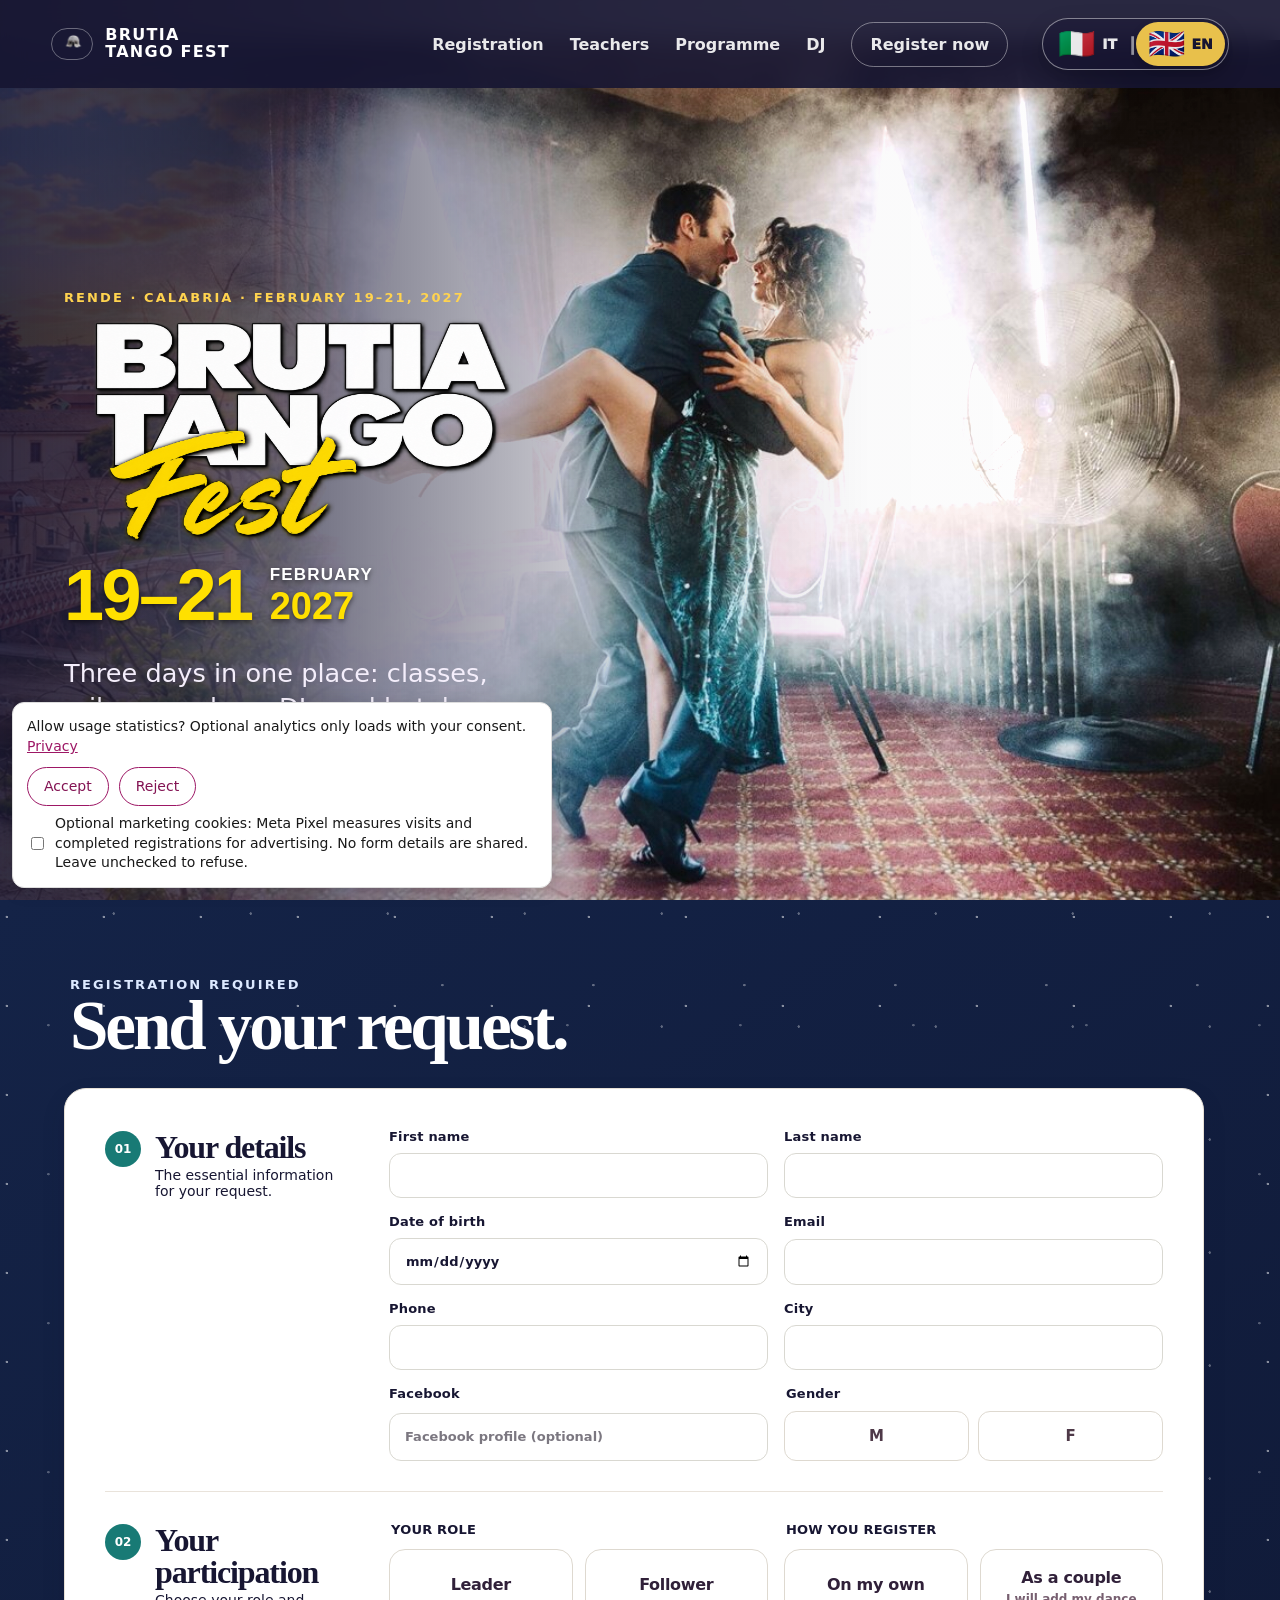
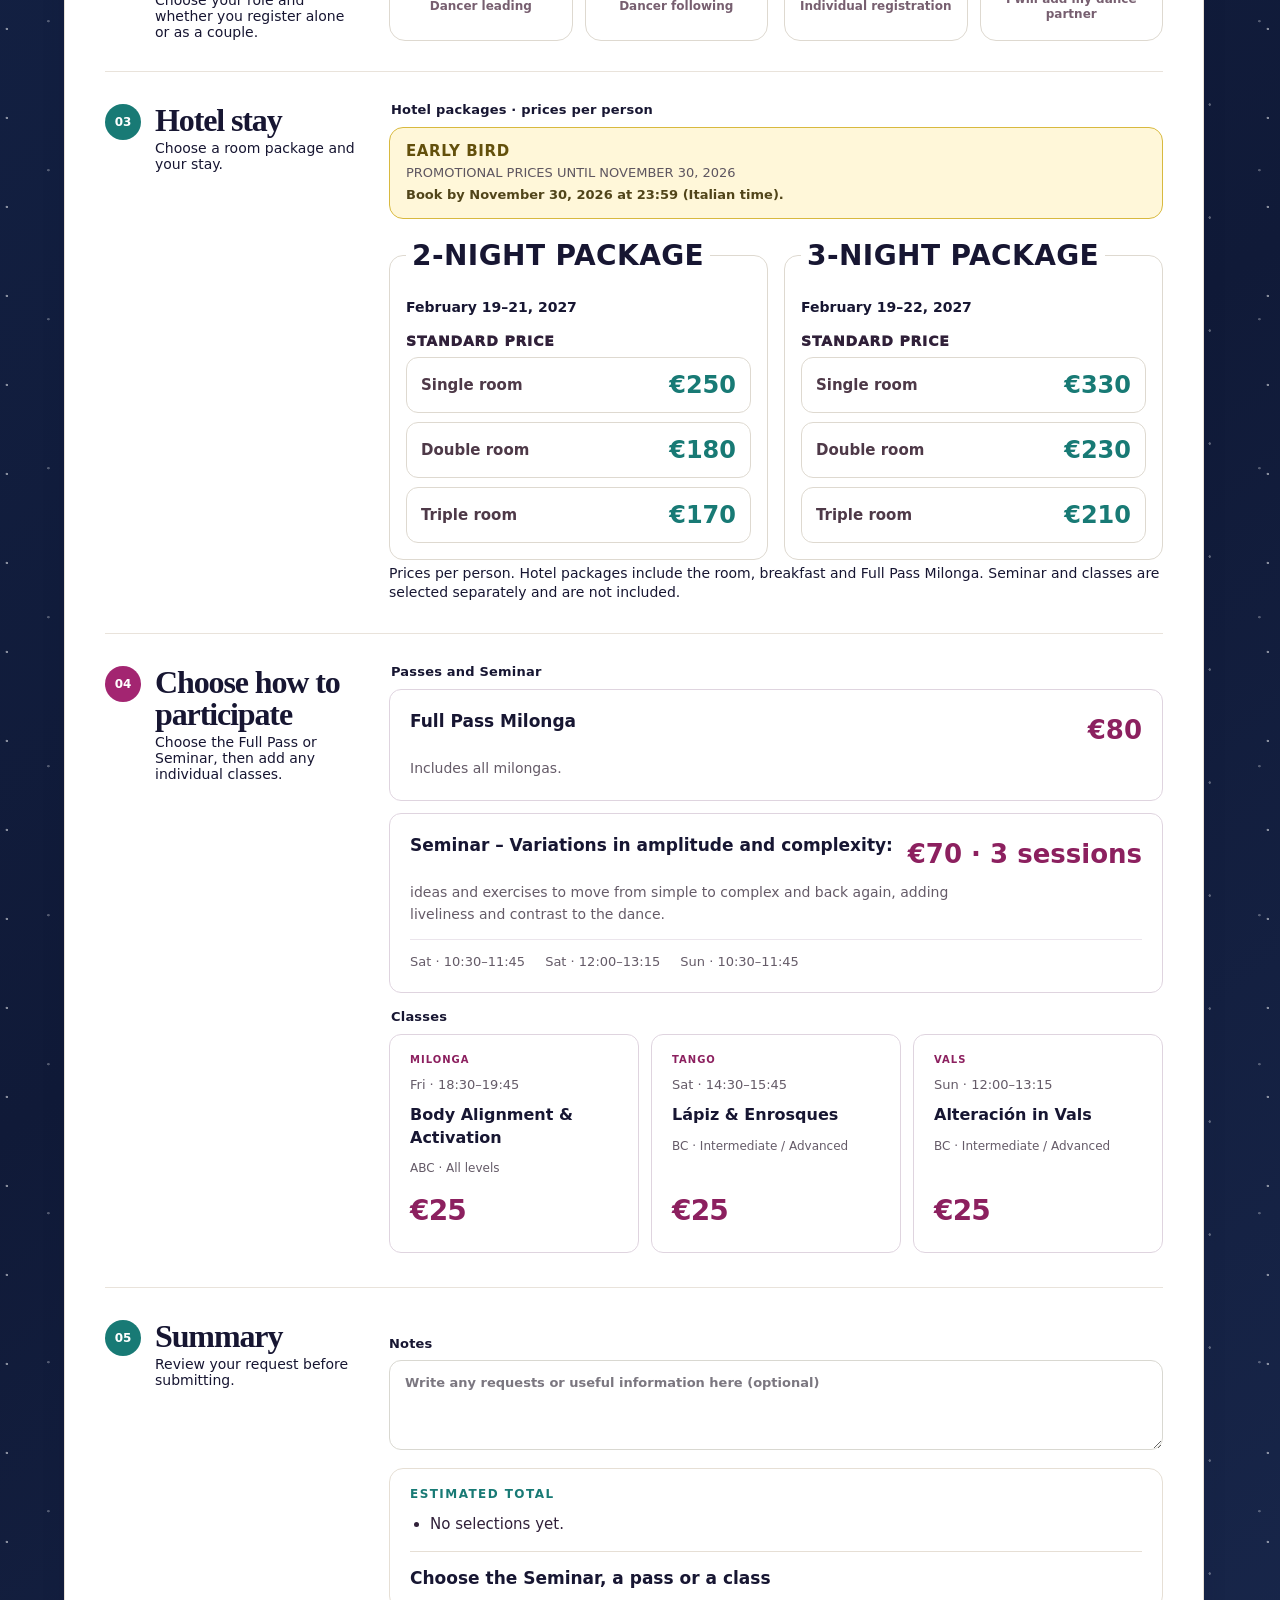
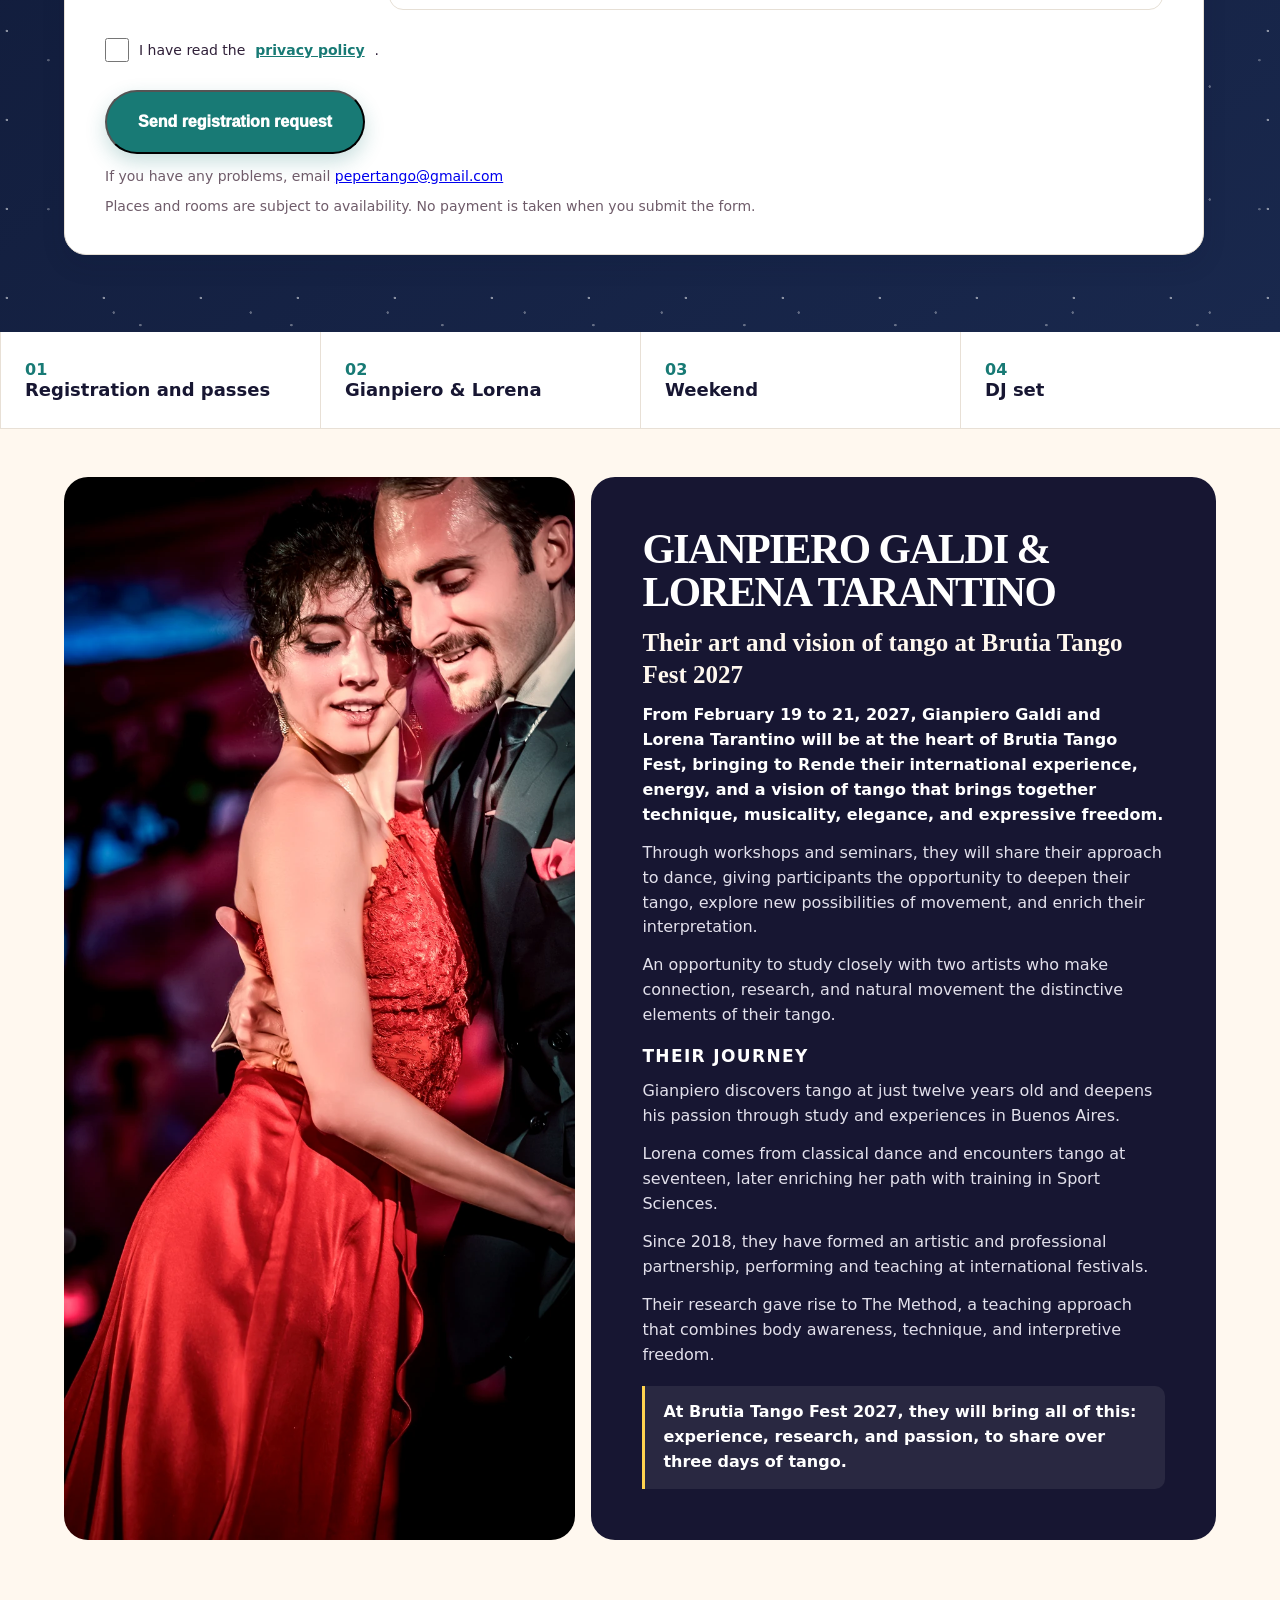
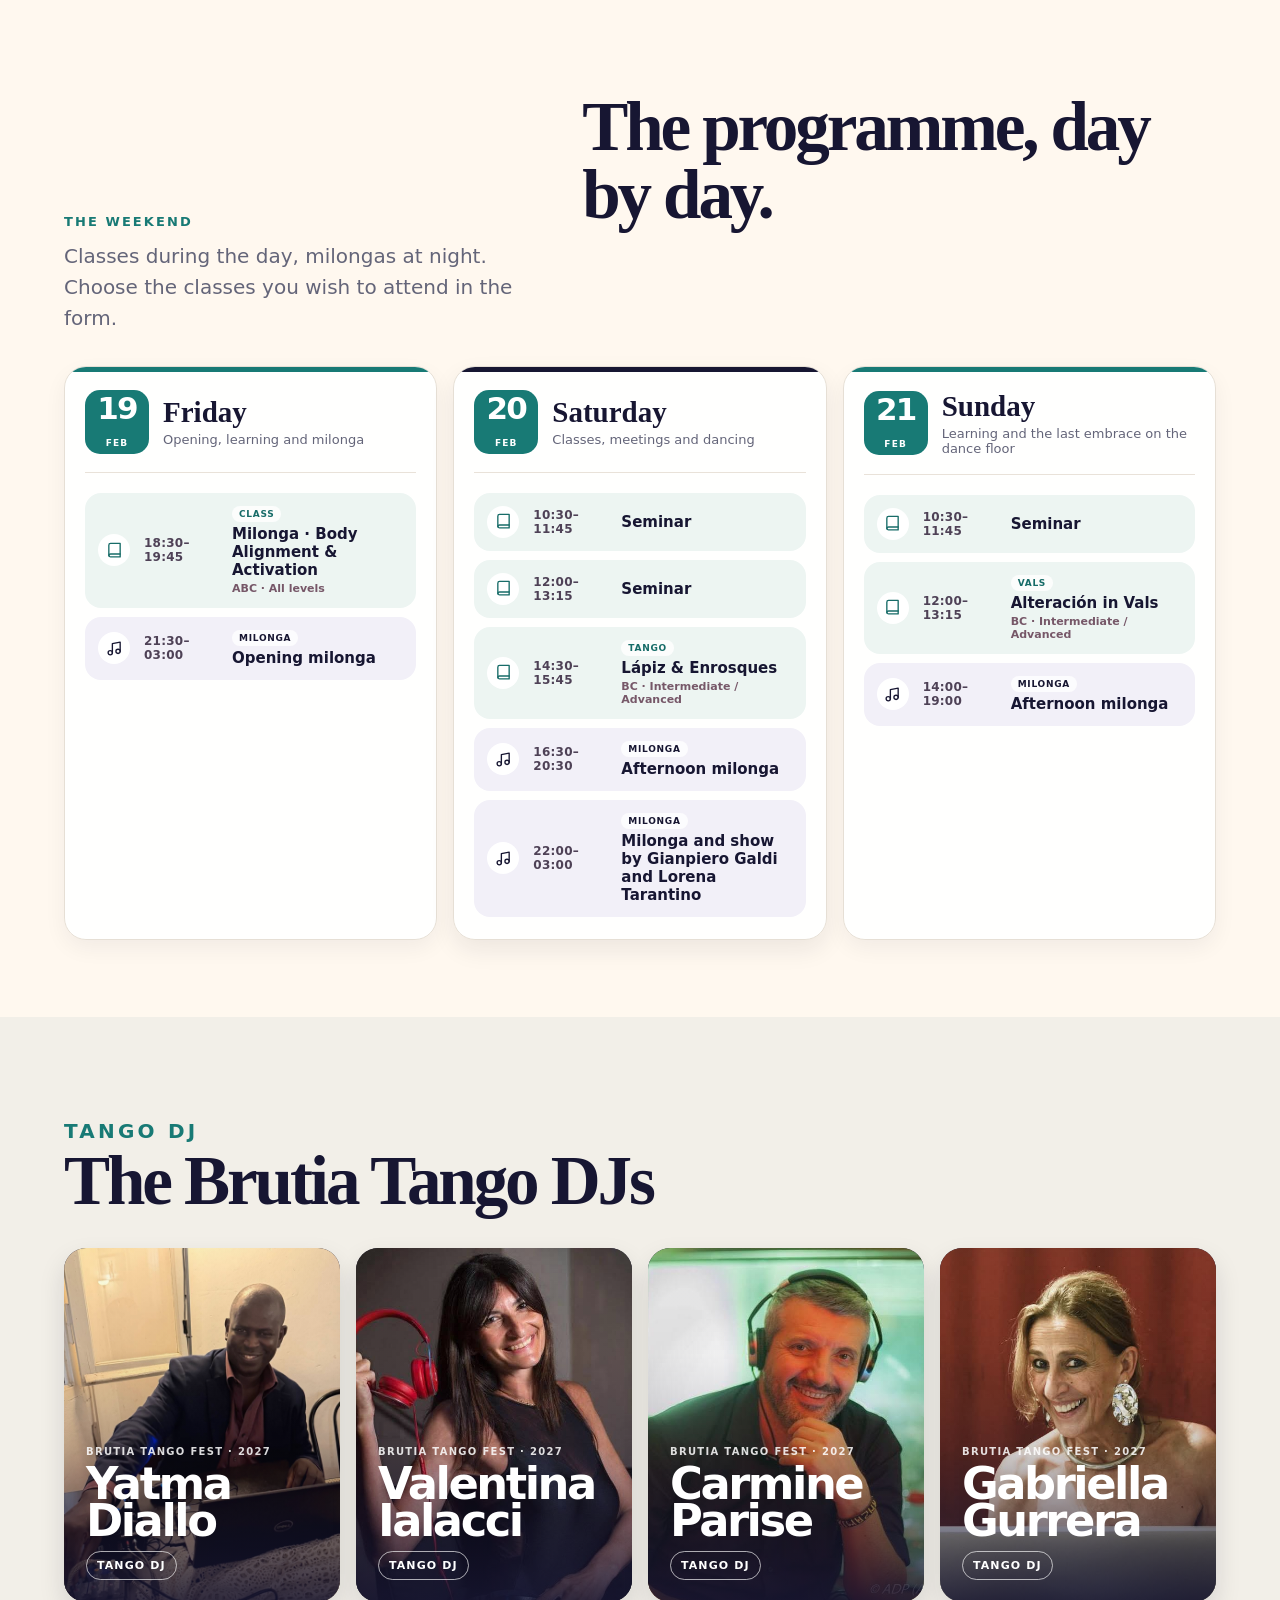
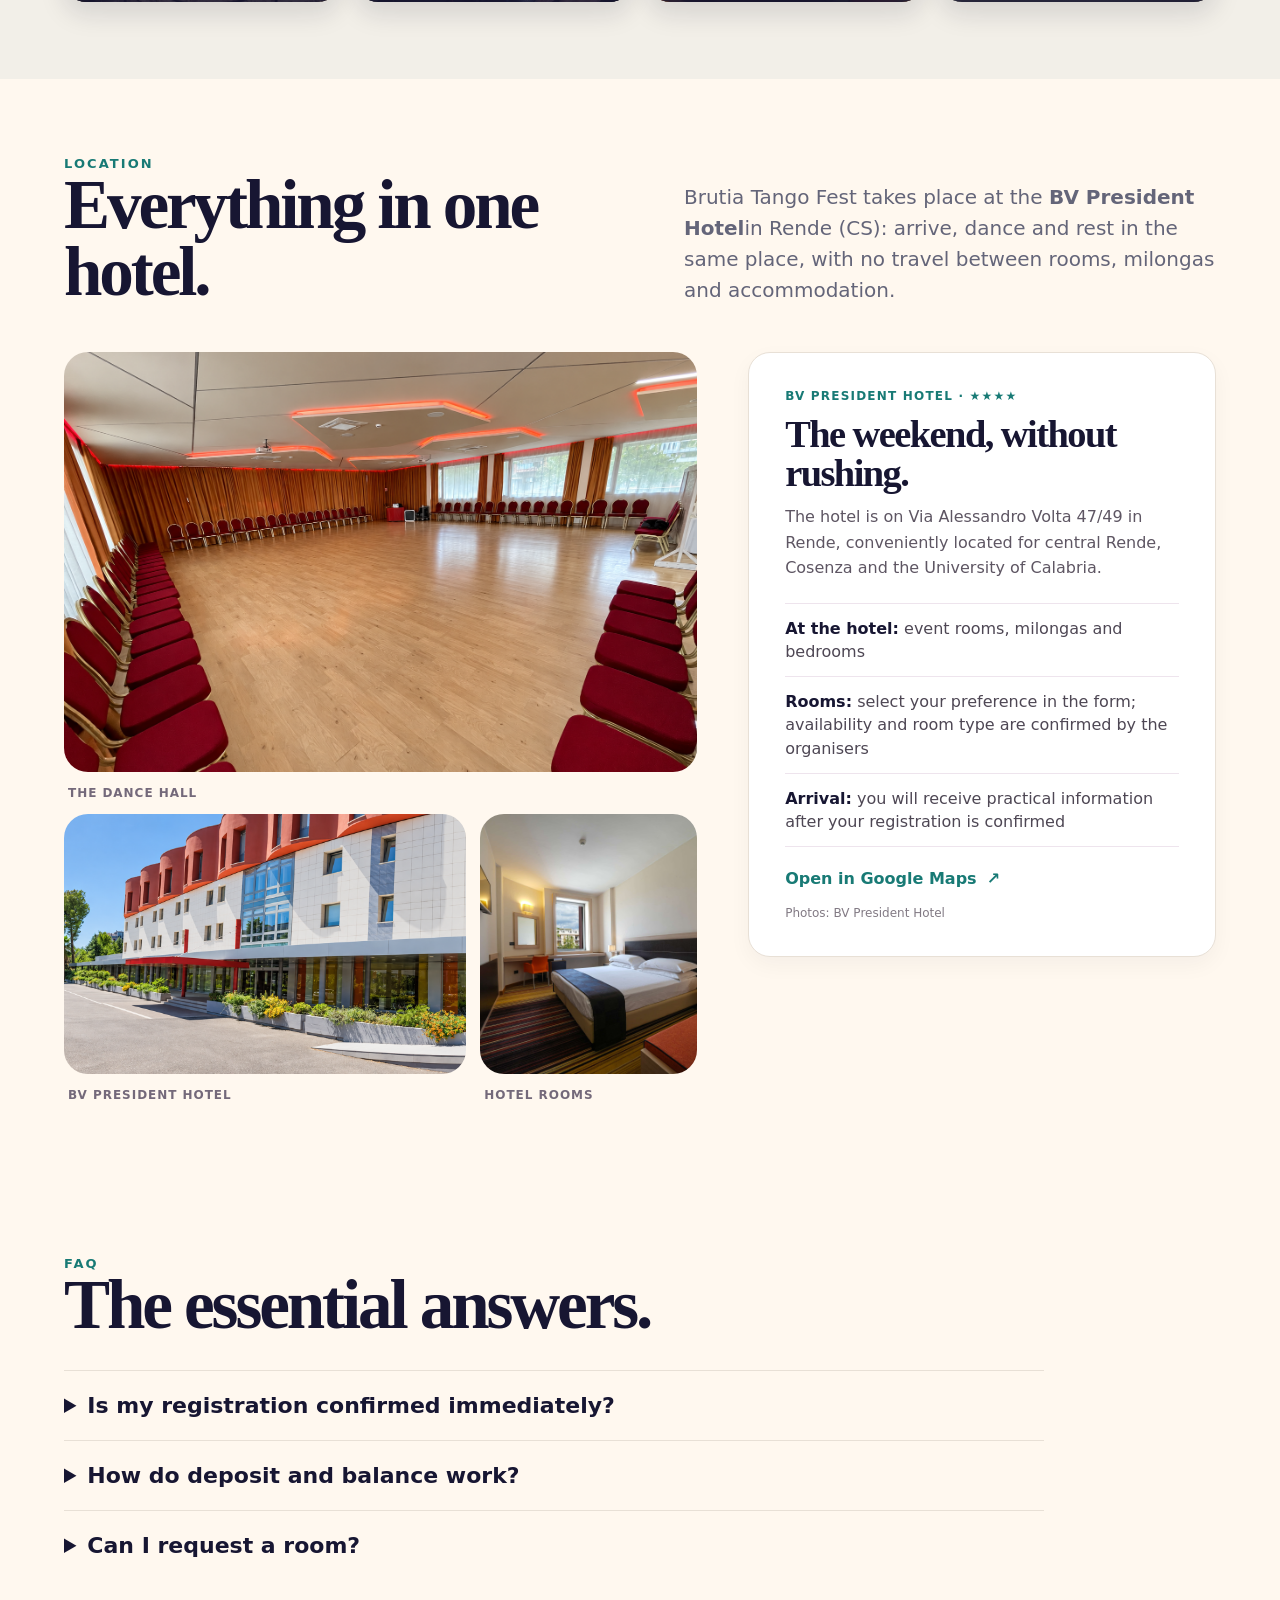
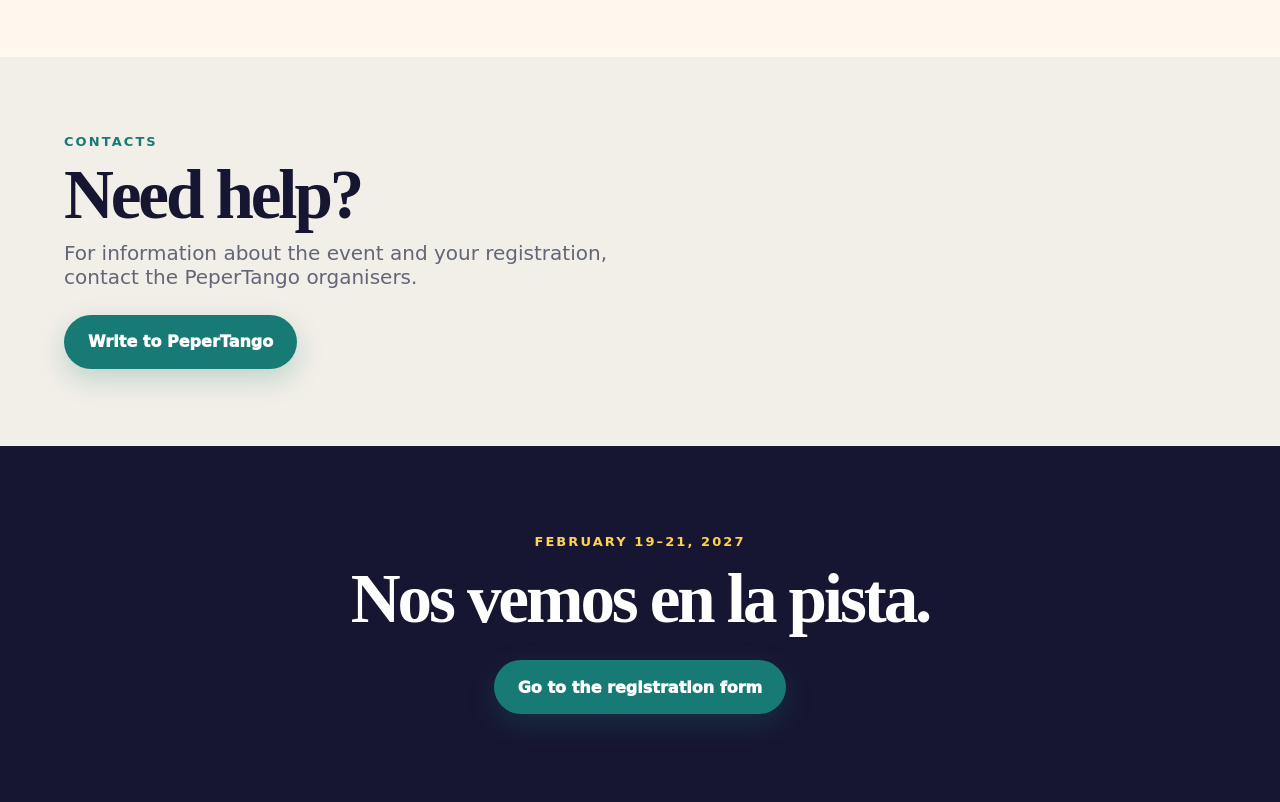
==== commit 05dc8892: "Add Gabriella Gurrera to Italian and English DJ lineup" ====
--- a/en/index.html
+++ b/en/index.html
@@ -1,5 +1,5 @@
-<!DOCTYPE html><html lang="en"><head><meta charset="UTF-8"><meta name="viewport" content="width=device-width"><title>Brutia Tango Fest — February 19–21, 2027</title><meta name="description" content="Brutia Tango Fest: Argentine tango in Rende, Italy, from February 19 to 21, 2027. Gianpiero Galdi and Lorena Tarantino, milongas, classes and accommodation at the President Hotel."><link rel="canonical" href="https://brutiatangofest27.pepertango.com/en/"><meta property="og:type" content="website"><meta property="og:title" content="Brutia Tango Fest — February 19–21, 2027"><meta property="og:description" content="Three days of tango in Rende: milongas, classes and accommodation at the President Hotel."><meta property="og:image" content="https://brutiatangofest27.pepertango.com/brutia-assets/og.jpg"><meta name="twitter:card" content="summary_large_image"><link rel="icon" href="/brutia-assets/elmo-brutio.png"><link rel="stylesheet" href="/brutia-assets/mobile-photos-20261015.css"><script type="application/ld+json">{"@context":"https://schema.org","@type":"Event","name":"Brutia Tango Fest 2027","startDate":"2027-02-19","endDate":"2027-02-21","eventAttendanceMode":"https://schema.org/OfflineEventAttendanceMode","eventStatus":"https://schema.org/EventScheduled","location":{"@type":"Place","name":"President Hotel","address":{"@type":"PostalAddress","addressLocality":"Rende","addressRegion":"CS","addressCountry":"IT"}},"image":["https://brutiatangofest27.pepertango.com/brutia-assets/og.jpg"],"organizer":{"@type":"Organization","name":"PeperTango"}}</script><style>#btf-analytics-controls[data-astro-cid-fg2vtww3]{z-index:10000;pointer-events:none;color:#191919;font:14px/1.4 system-ui;position:fixed;bottom:12px;left:12px;right:12px}section[data-astro-cid-fg2vtww3]{pointer-events:auto;background:#fff;border:1px solid #ddd;border-radius:12px;max-width:540px;padding:14px;box-shadow:0 3px 18px #0002}p[data-astro-cid-fg2vtww3]{margin:0 0 10px}a[data-astro-cid-fg2vtww3]{color:#9d1765}button[data-astro-cid-fg2vtww3]{font:inherit;cursor:pointer;color:#831353;pointer-events:auto;background:#fff;border:1px solid #9d1765;border-radius:24px;padding:9px 16px}section[data-astro-cid-fg2vtww3] div[data-astro-cid-fg2vtww3]{gap:10px;display:flex}button[data-astro-cid-fg2vtww3]:focus-visible{outline-offset:3px;outline:3px solid #252525}[data-astro-cid-fg2vtww3][hidden]{display:none!important}html{scroll-behavior:smooth}body{min-width:320px;margin:0}*,:before,:after{box-sizing:border-box}img{max-width:100%}
-</style><link rel="stylesheet" href="/_astro/BrutiaFest.hero-27ab9de32b.css"><link rel="stylesheet" href="/brutia-assets/registration-cards-20261026.css"><link rel="stylesheet" href="/brutia-assets/homepage-lettering-20261026.css"></head><body><header class="site-nav" data-astro-cid-n4sz6m7g><a href="#top" class="brand" aria-label="Brutia Tango Fest, torna all’inizio" data-astro-cid-n4sz6m7g><img src="/brutia-assets/elmo-brutio.png" alt="Elmo brutio" data-astro-cid-n4sz6m7g><span data-astro-cid-n4sz6m7g>Brutia<br data-astro-cid-n4sz6m7g>Tango Fest</span></a><nav aria-label="Navigazione principale" data-astro-cid-n4sz6m7g><a href="#registration-form" data-astro-cid-n4sz6m7g>Iscrizione</a><a href="#maestri" data-astro-cid-n4sz6m7g>Maestri</a><a href="#programma" data-astro-cid-n4sz6m7g>Programma</a><a href="#dj" data-astro-cid-n4sz6m7g>DJ</a><a class="nav-cta" href="#registration-form" data-astro-cid-n4sz6m7g>Iscriviti ora</a><span class="language-switcher" aria-label="Language selector" data-astro-cid-n4sz6m7g><a data-language-link href="/" aria-label="Italiano" data-astro-cid-n4sz6m7g><span class="language-flag" aria-hidden="true" data-astro-cid-n4sz6m7g>🇮🇹</span><span data-astro-cid-n4sz6m7g>IT</span></a><span class="language-divider" aria-hidden="true" data-astro-cid-n4sz6m7g>|</span><a data-language-link class="active" aria-current="page" href="/en/" aria-label="English" data-astro-cid-n4sz6m7g><span class="language-flag" aria-hidden="true" data-astro-cid-n4sz6m7g>🇬🇧</span><span data-astro-cid-n4sz6m7g>EN</span></a></span></nav></header><main id="top" data-astro-cid-n4sz6m7g><section class="hero" data-astro-cid-n4sz6m7g><img class="hero-img" src="/brutia-assets/hero-sunset-composite-20261013.jpg" alt="Gianpiero Galdi e Lorena Tarantino in un passo di tango" data-astro-cid-n4sz6m7g><div class="hero-shade" data-astro-cid-n4sz6m7g></div><div class="hero-content" data-astro-cid-n4sz6m7g><p class="kicker" data-astro-cid-n4sz6m7g>Rende · Calabria · 19—21 febbraio 2027</p><h1 data-astro-cid-n4sz6m7g><img class="hero-wordmark" src="/brutia-assets/homepage-lettering-20261026.png" width="1774" height="887" alt="Brutia Tango Fest" fetchpriority="high" decoding="async" data-astro-cid-n4sz6m7g></h1><p class="hero-date"><span class="hero-date-range">19–21</span><span class="hero-date-detail"><span class="hero-date-month" lang="it">Febbraio</span><span class="hero-date-month" lang="en">February</span><strong>2027</strong></span></p><p class="lead" data-astro-cid-n4sz6m7g>Tre giorni nello stesso luogo: lezioni, milonghe, show, DJ e camere in allotment.</p><div class="hero-actions" data-astro-cid-n4sz6m7g><a class="btn primary" href="#registration-form" data-astro-cid-n4sz6m7g>Iscriviti ora</a><a class="btn ghost" href="#programma" data-astro-cid-n4sz6m7g>Vedi programma</a></div></div></section><section class="section registration-form" id="registration-form" data-astro-cid-n4sz6m7g><div class="section-head" data-astro-cid-n4sz6m7g><div data-astro-cid-n4sz6m7g><p class="kicker dark" data-astro-cid-n4sz6m7g>Iscrizione obbligatoria</p><h2 data-astro-cid-n4sz6m7g>Invia la tua richiesta.</h2></div></div><form name="brutia-iscrizione" method="post" action="https://script.google.com/macros/s/AKfycbxqhZUlsBqvT2Mk3oyQ7wVM3ZN_C7s2sprtl4zrTvplLwYQecTpa5o4LdqpSfXaWNgO4Q/exec" class="booking-form" data-astro-cid-n4sz6m7g><input type="hidden" name="form-name" value="brutia-iscrizione" data-astro-cid-n4sz6m7g><input type="hidden" name="lezioni_selezionate" id="selected-lessons" value="" data-astro-cid-n4sz6m7g><input type="hidden" name="browser_form" value="1" data-astro-cid-n4sz6m7g><input type="hidden" name="return_path" value="/en/grazie" data-astro-cid-n4sz6m7g><input type="hidden" name="payload" id="registration-payload" value="" data-astro-cid-n4sz6m7g><p class="hidden" data-astro-cid-n4sz6m7g><label data-astro-cid-n4sz6m7g>Non compilare questo campo <input name="company" tabindex="-1" autocomplete="off" data-astro-cid-n4sz6m7g></label></p><div class="registration-opening-notice" id="registration-opening-notice" hidden role="status" aria-live="polite" data-astro-cid-n4sz6m7g><strong data-astro-cid-n4sz6m7g>Registration opens</strong><time datetime="2026-10-15T20:00:00+02:00" data-astro-cid-n4sz6m7g>October 15, 2026 at 20:00 (Europe/Rome)</time><span id="registration-opening-status" data-astro-cid-n4sz6m7g>Registration is not open yet.</span></div><section class="form-section" data-astro-cid-n4sz6m7g><div class="form-section-head" data-astro-cid-n4sz6m7g><span data-astro-cid-n4sz6m7g>01</span><div data-astro-cid-n4sz6m7g><h3 data-astro-cid-n4sz6m7g>I tuoi dati</h3><p data-astro-cid-n4sz6m7g>Le informazioni essenziali per la tua richiesta.</p></div></div><div class="form-grid" data-astro-cid-n4sz6m7g><label data-astro-cid-n4sz6m7g>Nome <input name="nome" autocomplete="given-name" required data-astro-cid-n4sz6m7g></label><label data-astro-cid-n4sz6m7g>Cognome <input name="cognome" autocomplete="family-name" required data-astro-cid-n4sz6m7g></label><label data-astro-cid-n4sz6m7g>Data di nascita <input name="data_nascita" type="date" required data-astro-cid-n4sz6m7g></label><label data-astro-cid-n4sz6m7g>Email <input name="email" type="email" autocomplete="email" required data-astro-cid-n4sz6m7g></label><label data-astro-cid-n4sz6m7g>Telefono <input name="telefono" type="tel" autocomplete="tel" required data-astro-cid-n4sz6m7g></label><label data-astro-cid-n4sz6m7g>Città <input name="citta" autocomplete="address-level2" required data-astro-cid-n4sz6m7g></label><label data-astro-cid-n4sz6m7g>Facebook <input name="facebook" type="text" placeholder="Profilo Facebook (facoltativo)" data-astro-cid-n4sz6m7g></label><fieldset class="choice-group" data-astro-cid-n4sz6m7g><legend data-astro-cid-n4sz6m7g>Genere</legend><div class="choice-row" data-astro-cid-n4sz6m7g><label data-astro-cid-n4sz6m7g><input name="genere" type="radio" value="M" required data-astro-cid-n4sz6m7g><span data-astro-cid-n4sz6m7g>M</span></label><label data-astro-cid-n4sz6m7g><input name="genere" type="radio" value="F" data-astro-cid-n4sz6m7g><span data-astro-cid-n4sz6m7g>F</span></label></div></fieldset></div></section><section class="form-section" data-astro-cid-n4sz6m7g><div class="form-section-head" data-astro-cid-n4sz6m7g><span data-astro-cid-n4sz6m7g>02</span><div data-astro-cid-n4sz6m7g><h3 data-astro-cid-n4sz6m7g>La tua partecipazione</h3><p data-astro-cid-n4sz6m7g>Indica il tuo ruolo e se ti iscrivi da solo/a o in coppia.</p></div></div><div class="form-grid" data-astro-cid-n4sz6m7g><fieldset class="choice-group participation-choice" data-astro-cid-n4sz6m7g><legend data-astro-cid-n4sz6m7g>YOUR ROLE</legend><div class="choice-row" data-astro-cid-n4sz6m7g><label data-astro-cid-n4sz6m7g><input name="ruolo" type="radio" value="Leader" required data-astro-cid-n4sz6m7g><span data-astro-cid-n4sz6m7g><b data-astro-cid-n4sz6m7g>Leader</b><small data-astro-cid-n4sz6m7g>Dancer leading</small></span></label><label data-astro-cid-n4sz6m7g><input name="ruolo" type="radio" value="Follower" data-astro-cid-n4sz6m7g><span data-astro-cid-n4sz6m7g><b data-astro-cid-n4sz6m7g>Follower</b><small data-astro-cid-n4sz6m7g>Dancer following</small></span></label></div></fieldset><fieldset class="choice-group participation-choice" data-astro-cid-n4sz6m7g><legend data-astro-cid-n4sz6m7g>HOW YOU REGISTER</legend><div class="choice-row" data-astro-cid-n4sz6m7g><label data-astro-cid-n4sz6m7g><input name="tipo_iscrizione" type="radio" value="singola" required data-astro-cid-n4sz6m7g><span data-astro-cid-n4sz6m7g><b data-astro-cid-n4sz6m7g>On my own</b><small data-astro-cid-n4sz6m7g>Individual registration</small></span></label><label data-astro-cid-n4sz6m7g><input name="tipo_iscrizione" type="radio" value="coppia" data-astro-cid-n4sz6m7g><span data-astro-cid-n4sz6m7g><b data-astro-cid-n4sz6m7g>As a couple</b><small data-astro-cid-n4sz6m7g>I will add my dance partner</small></span></label></div></fieldset><label class="partner-field" hidden data-astro-cid-n4sz6m7g>Dance partner <input name="partner_ballo" id="dance-partner" autocomplete="name" disabled data-astro-cid-n4sz6m7g></label></div></section><section class="form-section" data-astro-cid-n4sz6m7g><div class="form-section-head" data-astro-cid-n4sz6m7g><span data-astro-cid-n4sz6m7g>03</span><div data-astro-cid-n4sz6m7g><h3 data-astro-cid-n4sz6m7g>Hotel stay</h3><p data-astro-cid-n4sz6m7g>Choose a room package and your stay.</p></div></div><div class="form-grid" data-astro-cid-n4sz6m7g><fieldset class="choice-group full" data-astro-cid-n4sz6m7g><legend data-astro-cid-n4sz6m7g>Hotel packages · prices per person</legend><div class="hotel-offer-notice" data-astro-cid-n4sz6m7g><strong data-astro-cid-n4sz6m7g>EARLY BIRD</strong><span data-astro-cid-n4sz6m7g>PROMOTIONAL PRICES UNTIL NOVEMBER 30, 2026</span><small data-astro-cid-n4sz6m7g>Book by November 30, 2026 at 23:59 (Italian time).</small></div><fieldset class="choice-group full no-room-choice" hidden style="display: none" aria-label="No hotel stay" data-astro-cid-n4sz6m7g><div class="choice-cards room-cards" data-astro-cid-n4sz6m7g><label data-astro-cid-n4sz6m7g><input name="camera" type="radio" value="Nessuna richiesta" checked data-astro-cid-n4sz6m7g><span data-astro-cid-n4sz6m7g><b data-astro-cid-n4sz6m7g>No room request</b><small data-astro-cid-n4sz6m7g>Full Pass Milonga — €80</small><small data-astro-cid-n4sz6m7g>Includes all milongas.</small></span></label></div></fieldset><div class="hotel-stay-cards" data-astro-cid-n4sz6m7g><fieldset class="hotel-stay-card" data-astro-cid-n4sz6m7g><legend data-astro-cid-n4sz6m7g>2-NIGHT PACKAGE</legend><p class="hotel-stay-dates" data-astro-cid-n4sz6m7g>February 19–21, 2027</p><div class="hotel-price-tier" data-price-tier="early" data-astro-cid-n4sz6m7g><h4 data-astro-cid-n4sz6m7g>EARLY BIRD</h4><div class="choice-cards room-cards hotel-package-options" data-astro-cid-n4sz6m7g><label class="hotel-package-card" data-astro-cid-n4sz6m7g><input class="hotel-package-choice" name="camera" type="radio" value="Singola" data-hotel-nights="2" data-price-tier="early" data-package-price="220" data-astro-cid-n4sz6m7g><span data-astro-cid-n4sz6m7g><b data-astro-cid-n4sz6m7g>Single room</b><strong data-astro-cid-n4sz6m7g>€220</strong></span></label><label class="hotel-package-card" data-astro-cid-n4sz6m7g><input class="hotel-package-choice" name="camera" type="radio" value="Doppia" data-hotel-nights="2" data-price-tier="early" data-package-price="150" data-astro-cid-n4sz6m7g><span data-astro-cid-n4sz6m7g><b data-astro-cid-n4sz6m7g>Double room</b><strong data-astro-cid-n4sz6m7g>€150</strong></span></label><label class="hotel-package-card" data-astro-cid-n4sz6m7g><input class="hotel-package-choice" name="camera" type="radio" value="Tripla" data-hotel-nights="2" data-price-tier="early" data-package-price="140" data-astro-cid-n4sz6m7g><span data-astro-cid-n4sz6m7g><b data-astro-cid-n4sz6m7g>Triple room</b><strong data-astro-cid-n4sz6m7g>€140</strong></span></label></div></div><div class="hotel-price-tier" data-price-tier="standard" data-astro-cid-n4sz6m7g><h4 data-astro-cid-n4sz6m7g>STANDARD PRICE</h4><div class="choice-cards room-cards hotel-package-options" data-astro-cid-n4sz6m7g><label class="hotel-package-card" data-astro-cid-n4sz6m7g><input class="hotel-package-choice" name="camera" type="radio" value="Singola" data-hotel-nights="2" data-price-tier="standard" data-package-price="250" data-astro-cid-n4sz6m7g><span data-astro-cid-n4sz6m7g><b data-astro-cid-n4sz6m7g>Single room</b><strong data-astro-cid-n4sz6m7g>€250</strong></span></label><label class="hotel-package-card" data-astro-cid-n4sz6m7g><input class="hotel-package-choice" name="camera" type="radio" value="Doppia" data-hotel-nights="2" data-price-tier="standard" data-package-price="180" data-astro-cid-n4sz6m7g><span data-astro-cid-n4sz6m7g><b data-astro-cid-n4sz6m7g>Double room</b><strong data-astro-cid-n4sz6m7g>€180</strong></span></label><label class="hotel-package-card" data-astro-cid-n4sz6m7g><input class="hotel-package-choice" name="camera" type="radio" value="Tripla" data-hotel-nights="2" data-price-tier="standard" data-package-price="170" data-astro-cid-n4sz6m7g><span data-astro-cid-n4sz6m7g><b data-astro-cid-n4sz6m7g>Triple room</b><strong data-astro-cid-n4sz6m7g>€170</strong></span></label></div></div></fieldset><fieldset class="hotel-stay-card" data-astro-cid-n4sz6m7g><legend data-astro-cid-n4sz6m7g>3-NIGHT PACKAGE</legend><p class="hotel-stay-dates" data-astro-cid-n4sz6m7g>February 19–22, 2027</p><div class="hotel-price-tier" data-price-tier="early" data-astro-cid-n4sz6m7g><h4 data-astro-cid-n4sz6m7g>EARLY BIRD</h4><div class="choice-cards room-cards hotel-package-options" data-astro-cid-n4sz6m7g><label class="hotel-package-card" data-astro-cid-n4sz6m7g><input class="hotel-package-choice" name="camera" type="radio" value="Singola" data-hotel-nights="3" data-price-tier="early" data-package-price="300" data-astro-cid-n4sz6m7g><span data-astro-cid-n4sz6m7g><b data-astro-cid-n4sz6m7g>Single room</b><strong data-astro-cid-n4sz6m7g>€300</strong></span></label><label class="hotel-package-card" data-astro-cid-n4sz6m7g><input class="hotel-package-choice" name="camera" type="radio" value="Doppia" data-hotel-nights="3" data-price-tier="early" data-package-price="200" data-astro-cid-n4sz6m7g><span data-astro-cid-n4sz6m7g><b data-astro-cid-n4sz6m7g>Double room</b><strong data-astro-cid-n4sz6m7g>€200</strong></span></label><label class="hotel-package-card" data-astro-cid-n4sz6m7g><input class="hotel-package-choice" name="camera" type="radio" value="Tripla" data-hotel-nights="3" data-price-tier="early" data-package-price="180" data-astro-cid-n4sz6m7g><span data-astro-cid-n4sz6m7g><b data-astro-cid-n4sz6m7g>Triple room</b><strong data-astro-cid-n4sz6m7g>€180</strong></span></label></div></div><div class="hotel-price-tier" data-price-tier="standard" data-astro-cid-n4sz6m7g><h4 data-astro-cid-n4sz6m7g>STANDARD PRICE</h4><div class="choice-cards room-cards hotel-package-options" data-astro-cid-n4sz6m7g><label class="hotel-package-card" data-astro-cid-n4sz6m7g><input class="hotel-package-choice" name="camera" type="radio" value="Singola" data-hotel-nights="3" data-price-tier="standard" data-package-price="330" data-astro-cid-n4sz6m7g><span data-astro-cid-n4sz6m7g><b data-astro-cid-n4sz6m7g>Single room</b><strong data-astro-cid-n4sz6m7g>€330</strong></span></label><label class="hotel-package-card" data-astro-cid-n4sz6m7g><input class="hotel-package-choice" name="camera" type="radio" value="Doppia" data-hotel-nights="3" data-price-tier="standard" data-package-price="230" data-astro-cid-n4sz6m7g><span data-astro-cid-n4sz6m7g><b data-astro-cid-n4sz6m7g>Double room</b><strong data-astro-cid-n4sz6m7g>€230</strong></span></label><label class="hotel-package-card" data-astro-cid-n4sz6m7g><input class="hotel-package-choice" name="camera" type="radio" value="Tripla" data-hotel-nights="3" data-price-tier="standard" data-package-price="210" data-astro-cid-n4sz6m7g><span data-astro-cid-n4sz6m7g><b data-astro-cid-n4sz6m7g>Triple room</b><strong data-astro-cid-n4sz6m7g>€210</strong></span></label></div></div></fieldset></div><p class="hotel-pricing-note" data-astro-cid-n4sz6m7g>Prices per person. Hotel packages include the room, breakfast and Full Pass Milonga. Seminar and classes are selected separately and are not included.</p></fieldset><fieldset class="hotel-dates-field full" hidden data-astro-cid-n4sz6m7g><legend data-astro-cid-n4sz6m7g>Stay dates</legend><input name="data_arrivo" type="hidden" value="2027-02-19" disabled data-astro-cid-n4sz6m7g><input name="data_partenza" type="hidden" value="2027-02-21" disabled data-astro-cid-n4sz6m7g><small class="date-help" data-astro-cid-n4sz6m7g>Arrival: February 19, 2027. Departure depends on the selected 2- or 3-night package.</small><p id="hotel-date-error" role="alert" data-astro-cid-n4sz6m7g></p></fieldset><fieldset class="choice-group full sharing-field" data-astro-cid-n4sz6m7g><legend data-astro-cid-n4sz6m7g>Room sharing</legend><div class="choice-cards" data-astro-cid-n4sz6m7g><label data-astro-cid-n4sz6m7g><input name="condivisione" type="radio" value="Compagno/a di camera" data-astro-cid-n4sz6m7g><span data-astro-cid-n4sz6m7g>I have a roommate</span></label><label data-astro-cid-n4sz6m7g><input name="condivisione" type="radio" value="Cerco compagno/a di camera" data-astro-cid-n4sz6m7g><span data-astro-cid-n4sz6m7g>I am looking for a roommate</span></label></div></fieldset><label class="room-partner-field" hidden data-astro-cid-n4sz6m7g>Roommate name <input name="partner_camera" id="room-partner" autocomplete="name" disabled data-astro-cid-n4sz6m7g></label><label class="room-partner-second-field" hidden data-astro-cid-n4sz6m7g>Second roommate name <input name="partner_camera_2" id="room-partner-2" autocomplete="name" disabled data-astro-cid-n4sz6m7g></label></div></section><section class="form-section participation-section" data-astro-cid-n4sz6m7g><div class="form-section-head" data-astro-cid-n4sz6m7g><span data-astro-cid-n4sz6m7g>04</span><div data-astro-cid-n4sz6m7g><h3 data-astro-cid-n4sz6m7g>Choose how to participate</h3><p data-astro-cid-n4sz6m7g>Choose the Full Pass or Seminar, then add any individual classes.</p></div></div><div class="form-grid" data-astro-cid-n4sz6m7g><fieldset class="choice-group full" data-astro-cid-n4sz6m7g><legend data-astro-cid-n4sz6m7g>Passes and Seminar</legend><div class="choice-cards package-cards" data-astro-cid-n4sz6m7g><label data-astro-cid-n4sz6m7g><input name="pacchetto" type="checkbox" value="Full Pass Milonga" data-price="80" data-astro-cid-n4sz6m7g><span data-astro-cid-n4sz6m7g><b data-astro-cid-n4sz6m7g>Full Pass Milonga</b><small data-astro-cid-n4sz6m7g>€80</small><small data-astro-cid-n4sz6m7g>Includes all milongas.</small></span></label><label class="seminar-package-card" data-astro-cid-n4sz6m7g><input name="pacchetto" type="checkbox" value="Seminario" data-price="70" data-astro-cid-n4sz6m7g><span data-astro-cid-n4sz6m7g><b data-astro-cid-n4sz6m7g>Seminario – Variazioni di ampiezza e complessità:</b><small data-astro-cid-n4sz6m7g>idee ed esercizi per passare dal semplice al complesso e viceversa, dando vivacità e contrasto al ballo.</small><small data-astro-cid-n4sz6m7g>€70 · 3 incontri</small><em class="seminar-schedule" data-astro-cid-n4sz6m7g><span data-astro-cid-n4sz6m7g>Sab · 10:30–11:45</span><span data-astro-cid-n4sz6m7g>Sab · 12:00–13:15</span><span data-astro-cid-n4sz6m7g>Dom · 10:30–11:45</span></em></span></label></div></fieldset><fieldset class="choice-group full lesson-choice-field" data-astro-cid-n4sz6m7g><legend data-astro-cid-n4sz6m7g>Lezioni</legend><div class="choice-cards lesson-cards" data-astro-cid-n4sz6m7g><label data-astro-cid-n4sz6m7g><input name="lezioni" type="checkbox" value="Venerdì 18:30–19:45 · Milonga: Body Alignment &amp; Activation · ABC" data-astro-cid-n4sz6m7g><span data-astro-cid-n4sz6m7g><small class="lesson-time" data-astro-cid-n4sz6m7g>Ven · 18:30–19:45</small><i class="lesson-kind milonga-kind" data-astro-cid-n4sz6m7g>Milonga</i><b data-astro-cid-n4sz6m7g>Body Alignment &amp; Activation</b><em class="lesson-level" data-astro-cid-n4sz6m7g>ABC · Tutti i livelli</em><em class="lesson-price" data-astro-cid-n4sz6m7g>€25</em></span></label><label data-astro-cid-n4sz6m7g><input name="lezioni" type="checkbox" value="Sabato 14:30–15:45 · Tango: Lápiz &amp; Enrosques · BC" data-astro-cid-n4sz6m7g><span data-astro-cid-n4sz6m7g><small class="lesson-time" data-astro-cid-n4sz6m7g>Sab · 14:30–15:45</small><i class="lesson-kind tango-kind" data-astro-cid-n4sz6m7g>Tango</i><b data-astro-cid-n4sz6m7g>Lápiz &amp; Enrosques</b><em class="lesson-level" data-astro-cid-n4sz6m7g>BC · Intermedio / Avanzato</em><em class="lesson-price" data-astro-cid-n4sz6m7g>€25</em></span></label><label data-astro-cid-n4sz6m7g><input name="lezioni" type="checkbox" value="Domenica 12:00–13:15 · Vals: Alteración in Vals · BC" data-astro-cid-n4sz6m7g><span data-astro-cid-n4sz6m7g><small class="lesson-time" data-astro-cid-n4sz6m7g>Dom · 12:00–13:15</small><i class="lesson-kind vals-kind" data-astro-cid-n4sz6m7g>Vals</i><b data-astro-cid-n4sz6m7g>Alteración in Vals</b><em class="lesson-level" data-astro-cid-n4sz6m7g>BC · Intermedio / Avanzato</em><em class="lesson-price" data-astro-cid-n4sz6m7g>€25</em></span></label></div><p id="registration-choice-error" role="alert" data-astro-cid-n4sz6m7g></p></fieldset></div></section><section class="form-section" data-astro-cid-n4sz6m7g><div class="form-section-head" data-astro-cid-n4sz6m7g><span data-astro-cid-n4sz6m7g>05</span><div data-astro-cid-n4sz6m7g><h3 data-astro-cid-n4sz6m7g>Riepilogo</h3><p data-astro-cid-n4sz6m7g>Controlla la richiesta prima di inviarla.</p></div></div><label class="wide" data-astro-cid-n4sz6m7g>Note <textarea name="note" rows="4" placeholder="Scrivi qui eventuali richieste o informazioni utili (facoltativo)" data-astro-cid-n4sz6m7g></textarea></label><aside class="booking-total" aria-live="polite" data-astro-cid-n4sz6m7g><span data-astro-cid-n4sz6m7g>Totale stimato</span><ul id="total-detail" data-astro-cid-n4sz6m7g><li data-astro-cid-n4sz6m7g>Nessuna selezione.</li></ul><strong id="total-amount" data-astro-cid-n4sz6m7g>Scegli il seminario, un pass o una lezione</strong></aside></section><div class="form-final" data-astro-cid-n4sz6m7g><label class="consent" data-astro-cid-n4sz6m7g><input name="privacy" type="checkbox" required data-astro-cid-n4sz6m7g> Ho letto l’<a href="/en/privacy" data-astro-cid-n4sz6m7g>informativa privacy</a>.</label><button class="btn primary" type="submit" data-astro-cid-n4sz6m7g>Send registration request</button><p class="form-note" data-astro-cid-n4sz6m7g>If you have any problems, email <a href="mailto:pepertango@gmail.com" data-astro-cid-n4sz6m7g>pepertango@gmail.com</a></p><p class="form-note" data-astro-cid-n4sz6m7g>Posti e camere sono soggetti a disponibilità. Non viene addebitato alcun importo con l’invio del modulo.</p></div></form></section><section class="quick" aria-label="Accessi rapidi" data-astro-cid-n4sz6m7g><a href="#registration-form" data-astro-cid-n4sz6m7g><b data-astro-cid-n4sz6m7g>01</b><span data-astro-cid-n4sz6m7g>Modulo e pass</span></a><a href="#maestri" data-astro-cid-n4sz6m7g><b data-astro-cid-n4sz6m7g>02</b><span data-astro-cid-n4sz6m7g>Gianpiero & Lorena</span></a><a href="#programma" data-astro-cid-n4sz6m7g><b data-astro-cid-n4sz6m7g>03</b><span data-astro-cid-n4sz6m7g>Weekend</span></a><a href="#dj" data-astro-cid-n4sz6m7g><b data-astro-cid-n4sz6m7g>04</b><span data-astro-cid-n4sz6m7g>DJ set</span></a></section><section class="section maestros" id="maestri" data-astro-cid-n4sz6m7g><div class="portrait" data-astro-cid-n4sz6m7g><img src="/brutia-assets/coppia-ritratto.webp" alt="Gianpiero Galdi e Lorena Tarantino" data-astro-cid-n4sz6m7g></div><div class="copy-block maestros-copy" data-astro-cid-n4sz6m7g><h2 data-astro-cid-n4sz6m7g>GIANPIERO GALDI &amp; LORENA TARANTINO</h2><p class="maestros-subtitle" data-astro-cid-n4sz6m7g>La loro arte e la loro visione del tango al Brutia Tango Fest 2027</p><p class="maestros-lead" data-astro-cid-n4sz6m7g>Dal 19 al 21 febbraio 2027, Gianpiero Galdi e Lorena Tarantino saranno protagonisti del Brutia Tango Fest, portando a Rende la loro esperienza internazionale, la loro energia e una visione del tango che unisce tecnica, musicalità, eleganza e libertà espressiva.</p><p data-astro-cid-n4sz6m7g>Attraverso workshop e seminari, condivideranno il loro approccio alla danza, offrendo ai partecipanti l'opportunità di approfondire il proprio tango, esplorare nuove possibilità di movimento e arricchire la propria interpretazione.</p><p data-astro-cid-n4sz6m7g>Un'occasione per studiare da vicino con due artisti che fanno della connessione, della ricerca e della naturalezza del movimento gli elementi distintivi del loro tango.</p><h3 class="maestros-journey-title" data-astro-cid-n4sz6m7g>IL LORO PERCORSO</h3><p data-astro-cid-n4sz6m7g>Gianpiero scopre il tango a soli dodici anni e approfondisce la sua passione attraverso lo studio e le esperienze a Buenos Aires.</p><p data-astro-cid-n4sz6m7g>Lorena proviene dalla danza classica e incontra il tango a diciassette anni, arricchendo successivamente il proprio percorso con una formazione in Scienze Motorie.</p><p data-astro-cid-n4sz6m7g>Dal 2018 formano una coppia artistica e professionale, esibendosi e insegnando nei festival internazionali.</p><p data-astro-cid-n4sz6m7g>Dalla loro ricerca nasce The Method, un approccio didattico che combina consapevolezza corporea, tecnica e libertà interpretativa.</p><p class="maestros-conclusion" data-astro-cid-n4sz6m7g>Al Brutia Tango Fest 2027 porteranno tutto questo: esperienza, ricerca e passione, da condividere attraverso tre giorni di tango.</p></div></section><section class="section schedule" id="programma" data-astro-cid-n4sz6m7g><div class="section-head" data-astro-cid-n4sz6m7g><p class="kicker dark" data-astro-cid-n4sz6m7g>Il weekend</p><h2 data-astro-cid-n4sz6m7g>Il programma, giorno per giorno.</h2><p data-astro-cid-n4sz6m7g>Lezioni di giorno, milonghe la sera. Scegli dal modulo le lezioni a cui vuoi partecipare.</p></div><div class="schedule-grid" data-astro-cid-n4sz6m7g><article tabindex="0" data-astro-cid-n4sz6m7g><header data-astro-cid-n4sz6m7g><span class="date-block" data-astro-cid-n4sz6m7g><b data-astro-cid-n4sz6m7g>19</b><small data-astro-cid-n4sz6m7g>FEB</small></span><div data-astro-cid-n4sz6m7g><h3 data-astro-cid-n4sz6m7g>Venerdì</h3><p data-astro-cid-n4sz6m7g>Apertura, studio e milonga</p></div></header><ol data-astro-cid-n4sz6m7g><li class="lesson" data-astro-cid-n4sz6m7g><span class="activity-icon" aria-hidden="true" data-astro-cid-n4sz6m7g><svg viewBox="0 0 24 24" fill="none" stroke="currentColor" stroke-width="1.9" stroke-linecap="round" stroke-linejoin="round" data-astro-cid-n4sz6m7g><path d="M4 19.5A2.5 2.5 0 0 1 6.5 17H20" data-astro-cid-n4sz6m7g></path><path d="M6.5 2H20v19H6.5A2.5 2.5 0 0 1 4 18.5v-14A2.5 2.5 0 0 1 6.5 2Z" data-astro-cid-n4sz6m7g></path></svg></span><time data-astro-cid-n4sz6m7g>18:30–19:45</time><div data-astro-cid-n4sz6m7g><span class="activity-type" data-astro-cid-n4sz6m7g>Lezione</span><strong data-astro-cid-n4sz6m7g>Milonga · Body Alignment &amp; Activation</strong><small data-astro-cid-n4sz6m7g>ABC · Tutti i livelli</small></div></li><li class="milonga" data-astro-cid-n4sz6m7g><span class="activity-icon" aria-hidden="true" data-astro-cid-n4sz6m7g><svg viewBox="0 0 24 24" fill="none" stroke="currentColor" stroke-width="1.9" stroke-linecap="round" stroke-linejoin="round" data-astro-cid-n4sz6m7g><path d="M9 18V5l11-2v13" data-astro-cid-n4sz6m7g></path><circle cx="6" cy="18" r="3" data-astro-cid-n4sz6m7g></circle><circle cx="17" cy="16" r="3" data-astro-cid-n4sz6m7g></circle></svg></span><time data-astro-cid-n4sz6m7g>21:30–03:00</time><div data-astro-cid-n4sz6m7g><span class="activity-type" data-astro-cid-n4sz6m7g>Milonga</span><strong data-astro-cid-n4sz6m7g>Milonga d’apertura</strong></div></li></ol></article><article class="featured" tabindex="0" data-astro-cid-n4sz6m7g><header data-astro-cid-n4sz6m7g><span class="date-block" data-astro-cid-n4sz6m7g><b data-astro-cid-n4sz6m7g>20</b><small data-astro-cid-n4sz6m7g>FEB</small></span><div data-astro-cid-n4sz6m7g><h3 data-astro-cid-n4sz6m7g>Sabato</h3><p data-astro-cid-n4sz6m7g>Lezioni, incontri e pista</p></div></header><ol data-astro-cid-n4sz6m7g><li class="lesson" data-astro-cid-n4sz6m7g><span class="activity-icon" aria-hidden="true" data-astro-cid-n4sz6m7g><svg viewBox="0 0 24 24" fill="none" stroke="currentColor" stroke-width="1.9" stroke-linecap="round" stroke-linejoin="round" data-astro-cid-n4sz6m7g><path d="M4 19.5A2.5 2.5 0 0 1 6.5 17H20" data-astro-cid-n4sz6m7g></path><path d="M6.5 2H20v19H6.5A2.5 2.5 0 0 1 4 18.5v-14A2.5 2.5 0 0 1 6.5 2Z" data-astro-cid-n4sz6m7g></path></svg></span><time data-astro-cid-n4sz6m7g>10:30–11:45</time><div data-astro-cid-n4sz6m7g><strong data-astro-cid-n4sz6m7g>Seminario</strong></div></li><li class="lesson" data-astro-cid-n4sz6m7g><span class="activity-icon" aria-hidden="true" data-astro-cid-n4sz6m7g><svg viewBox="0 0 24 24" fill="none" stroke="currentColor" stroke-width="1.9" stroke-linecap="round" stroke-linejoin="round" data-astro-cid-n4sz6m7g><path d="M4 19.5A2.5 2.5 0 0 1 6.5 17H20" data-astro-cid-n4sz6m7g></path><path d="M6.5 2H20v19H6.5A2.5 2.5 0 0 1 4 18.5v-14A2.5 2.5 0 0 1 6.5 2Z" data-astro-cid-n4sz6m7g></path></svg></span><time data-astro-cid-n4sz6m7g>12:00–13:15</time><div data-astro-cid-n4sz6m7g><strong data-astro-cid-n4sz6m7g>Seminario</strong></div></li><li class="lesson" data-astro-cid-n4sz6m7g><span class="activity-icon" aria-hidden="true" data-astro-cid-n4sz6m7g><svg viewBox="0 0 24 24" fill="none" stroke="currentColor" stroke-width="1.9" stroke-linecap="round" stroke-linejoin="round" data-astro-cid-n4sz6m7g><path d="M4 19.5A2.5 2.5 0 0 1 6.5 17H20" data-astro-cid-n4sz6m7g></path><path d="M6.5 2H20v19H6.5A2.5 2.5 0 0 1 4 18.5v-14A2.5 2.5 0 0 1 6.5 2Z" data-astro-cid-n4sz6m7g></path></svg></span><time data-astro-cid-n4sz6m7g>14:30–15:45</time><div data-astro-cid-n4sz6m7g><span class="activity-type" data-astro-cid-n4sz6m7g>Tango</span><strong data-astro-cid-n4sz6m7g>Lápiz &amp; Enrosques</strong><small data-astro-cid-n4sz6m7g>BC · Intermedio / Avanzato</small></div></li><li class="milonga" data-astro-cid-n4sz6m7g><span class="activity-icon" aria-hidden="true" data-astro-cid-n4sz6m7g><svg viewBox="0 0 24 24" fill="none" stroke="currentColor" stroke-width="1.9" stroke-linecap="round" stroke-linejoin="round" data-astro-cid-n4sz6m7g><path d="M9 18V5l11-2v13" data-astro-cid-n4sz6m7g></path><circle cx="6" cy="18" r="3" data-astro-cid-n4sz6m7g></circle><circle cx="17" cy="16" r="3" data-astro-cid-n4sz6m7g></circle></svg></span><time data-astro-cid-n4sz6m7g>16:30–20:30</time><div data-astro-cid-n4sz6m7g><span class="activity-type" data-astro-cid-n4sz6m7g>Milonga</span><strong data-astro-cid-n4sz6m7g>Milonga pomeridiana</strong></div></li><li class="milonga" data-astro-cid-n4sz6m7g><span class="activity-icon" aria-hidden="true" data-astro-cid-n4sz6m7g><svg viewBox="0 0 24 24" fill="none" stroke="currentColor" stroke-width="1.9" stroke-linecap="round" stroke-linejoin="round" data-astro-cid-n4sz6m7g><path d="M9 18V5l11-2v13" data-astro-cid-n4sz6m7g></path><circle cx="6" cy="18" r="3" data-astro-cid-n4sz6m7g></circle><circle cx="17" cy="16" r="3" data-astro-cid-n4sz6m7g></circle></svg></span><time data-astro-cid-n4sz6m7g>22:00–03:00</time><div data-astro-cid-n4sz6m7g><span class="activity-type" data-astro-cid-n4sz6m7g>Milonga</span><strong data-astro-cid-n4sz6m7g>Milonga e show di Gianpiero Galdi e Lorena Tarantino</strong></div></li></ol></article><article tabindex="0" data-astro-cid-n4sz6m7g><header data-astro-cid-n4sz6m7g><span class="date-block" data-astro-cid-n4sz6m7g><b data-astro-cid-n4sz6m7g>21</b><small data-astro-cid-n4sz6m7g>FEB</small></span><div data-astro-cid-n4sz6m7g><h3 data-astro-cid-n4sz6m7g>Domenica</h3><p data-astro-cid-n4sz6m7g>Studio e l’ultimo abbraccio in pista</p></div></header><ol data-astro-cid-n4sz6m7g><li class="lesson" data-astro-cid-n4sz6m7g><span class="activity-icon" aria-hidden="true" data-astro-cid-n4sz6m7g><svg viewBox="0 0 24 24" fill="none" stroke="currentColor" stroke-width="1.9" stroke-linecap="round" stroke-linejoin="round" data-astro-cid-n4sz6m7g><path d="M4 19.5A2.5 2.5 0 0 1 6.5 17H20" data-astro-cid-n4sz6m7g></path><path d="M6.5 2H20v19H6.5A2.5 2.5 0 0 1 4 18.5v-14A2.5 2.5 0 0 1 6.5 2Z" data-astro-cid-n4sz6m7g></path></svg></span><time data-astro-cid-n4sz6m7g>10:30–11:45</time><div data-astro-cid-n4sz6m7g><strong data-astro-cid-n4sz6m7g>Seminario</strong></div></li><li class="lesson" data-astro-cid-n4sz6m7g><span class="activity-icon" aria-hidden="true" data-astro-cid-n4sz6m7g><svg viewBox="0 0 24 24" fill="none" stroke="currentColor" stroke-width="1.9" stroke-linecap="round" stroke-linejoin="round" data-astro-cid-n4sz6m7g><path d="M4 19.5A2.5 2.5 0 0 1 6.5 17H20" data-astro-cid-n4sz6m7g></path><path d="M6.5 2H20v19H6.5A2.5 2.5 0 0 1 4 18.5v-14A2.5 2.5 0 0 1 6.5 2Z" data-astro-cid-n4sz6m7g></path></svg></span><time data-astro-cid-n4sz6m7g>12:00–13:15</time><div data-astro-cid-n4sz6m7g><span class="activity-type" data-astro-cid-n4sz6m7g>Vals</span><strong data-astro-cid-n4sz6m7g>Alteración in Vals</strong><small data-astro-cid-n4sz6m7g>BC · Intermedio / Avanzato</small></div></li><li class="milonga" data-astro-cid-n4sz6m7g><span class="activity-icon" aria-hidden="true" data-astro-cid-n4sz6m7g><svg viewBox="0 0 24 24" fill="none" stroke="currentColor" stroke-width="1.9" stroke-linecap="round" stroke-linejoin="round" data-astro-cid-n4sz6m7g><path d="M9 18V5l11-2v13" data-astro-cid-n4sz6m7g></path><circle cx="6" cy="18" r="3" data-astro-cid-n4sz6m7g></circle><circle cx="17" cy="16" r="3" data-astro-cid-n4sz6m7g></circle></svg></span><time data-astro-cid-n4sz6m7g>14:00–19:00</time><div data-astro-cid-n4sz6m7g><span class="activity-type" data-astro-cid-n4sz6m7g>Milonga</span><strong data-astro-cid-n4sz6m7g>Milonga pomeridiana</strong></div></li></ol></article></div></section><section class="section dj" id="dj" data-astro-cid-n4sz6m7g><div class="dj-intro" data-astro-cid-n4sz6m7g><p class="kicker" data-astro-cid-n4sz6m7g>Tango DJ</p><h2 data-astro-cid-n4sz6m7g>Tre firme.<br data-astro-cid-n4sz6m7g>Una sola pista.</h2><p data-astro-cid-n4sz6m7g>Selezioni diverse, una stessa energia: il tango resta al centro.</p></div><div class="dj-portraits" data-astro-cid-n4sz6m7g><figure data-astro-cid-n4sz6m7g><img src="/brutia-assets/tdj-yatma-diallo.jpg" alt="Yatma Diallo, Tango DJ" data-astro-cid-n4sz6m7g><figcaption data-astro-cid-n4sz6m7g><span class="dj-label" data-astro-cid-n4sz6m7g>Brutia Tango Fest · 2027</span><strong data-astro-cid-n4sz6m7g>Yatma<br data-astro-cid-n4sz6m7g>Diallo</strong><span class="dj-role" data-astro-cid-n4sz6m7g>Tango DJ</span></figcaption></figure><figure data-astro-cid-n4sz6m7g><img src="/brutia-assets/tdj-valentina-ialacci.jpg" alt="Valentina Ialacci, Tango DJ" data-astro-cid-n4sz6m7g><figcaption data-astro-cid-n4sz6m7g><span class="dj-label" data-astro-cid-n4sz6m7g>Brutia Tango Fest · 2027</span><strong data-astro-cid-n4sz6m7g>Valentina<br data-astro-cid-n4sz6m7g>Ialacci</strong><span class="dj-role" data-astro-cid-n4sz6m7g>Tango DJ</span></figcaption></figure><figure data-astro-cid-n4sz6m7g><img src="/brutia-assets/tdj-carmine-parise.jpg" alt="Carmine Parise, Tango DJ" data-astro-cid-n4sz6m7g><figcaption data-astro-cid-n4sz6m7g><span class="dj-label" data-astro-cid-n4sz6m7g>Brutia Tango Fest · 2027</span><strong data-astro-cid-n4sz6m7g>Carmine<br data-astro-cid-n4sz6m7g>Parise</strong><span class="dj-role" data-astro-cid-n4sz6m7g>Tango DJ</span></figcaption></figure></div></section><section class="section venue" id="location" data-astro-cid-n4sz6m7g><div class="section-head" data-astro-cid-n4sz6m7g><div data-astro-cid-n4sz6m7g><p class="kicker dark" data-astro-cid-n4sz6m7g>Location</p><h2 data-astro-cid-n4sz6m7g>Tutto in un unico hotel.</h2></div><p data-astro-cid-n4sz6m7g>Il Brutia Tango Fest si svolge al <strong data-astro-cid-n4sz6m7g>BV President Hotel</strong>, a Rende (CS): arrivi, balli e riposi nello stesso luogo, senza spostamenti tra sale, milonghe e ospitalità.</p></div><div class="venue-layout" data-astro-cid-n4sz6m7g><div class="venue-photo-grid" data-astro-cid-n4sz6m7g><figure data-astro-cid-n4sz6m7g><img src="/brutia-assets/venue-sala.jpg" alt="Sala da ballo del Brutia Tango Fest al BV President Hotel" data-astro-cid-n4sz6m7g><figcaption data-astro-cid-n4sz6m7g>La sala da ballo</figcaption></figure><figure data-astro-cid-n4sz6m7g><img src="/brutia-assets/venue-exterior.jpg" alt="Esterno del BV President Hotel a Rende" data-astro-cid-n4sz6m7g><figcaption data-astro-cid-n4sz6m7g>BV President Hotel</figcaption></figure><figure data-astro-cid-n4sz6m7g><img src="/brutia-assets/venue-room.jpg" alt="Camera del BV President Hotel" data-astro-cid-n4sz6m7g><figcaption data-astro-cid-n4sz6m7g>Camere in hotel</figcaption></figure></div><div class="venue-details" data-astro-cid-n4sz6m7g><p class="venue-label" data-astro-cid-n4sz6m7g>BV President Hotel · ★★★★</p><h3 data-astro-cid-n4sz6m7g>Il weekend, senza corse.</h3><p data-astro-cid-n4sz6m7g>La struttura è in Via Alessandro Volta 47/49, Rende. Si trova in una posizione comoda per il centro di Rende, Cosenza e l’Università della Calabria.</p><ul data-astro-cid-n4sz6m7g><li data-astro-cid-n4sz6m7g><strong data-astro-cid-n4sz6m7g>In hotel:</strong> sale evento, milonghe e camere</li><li data-astro-cid-n4sz6m7g><strong data-astro-cid-n4sz6m7g>Camere:</strong> indica la preferenza nel modulo; disponibilità e tipologia sono confermate dall’organizzazione</li><li data-astro-cid-n4sz6m7g><strong data-astro-cid-n4sz6m7g>Arrivo:</strong> riceverai le indicazioni operative dopo la conferma dell’iscrizione</li></ul><a class="venue-map" href="https://www.google.com/maps/search/?api=1&query=BV+President+Hotel+Via+Alessandro+Volta+47%2F49+Rende" target="_blank" rel="noopener noreferrer" data-astro-cid-n4sz6m7g>Apri indicazioni su Google Maps <span aria-hidden="true" data-astro-cid-n4sz6m7g>↗</span></a><p class="venue-credit" data-astro-cid-n4sz6m7g>Foto: BV President Hotel</p></div></div></section><section class="section faq" id="faq" data-astro-cid-n4sz6m7g><div class="section-head" data-astro-cid-n4sz6m7g><div data-astro-cid-n4sz6m7g><p class="kicker dark" data-astro-cid-n4sz6m7g>FAQ</p><h2 data-astro-cid-n4sz6m7g>Le risposte essenziali.</h2></div></div><details data-astro-cid-n4sz6m7g><summary data-astro-cid-n4sz6m7g>La mia iscrizione è subito confermata?</summary><p data-astro-cid-n4sz6m7g>No. Riceverai una risposta dall’organizzazione dopo la verifica di disponibilità e bilanciamento leader/follower.</p></details><details data-astro-cid-n4sz6m7g><summary data-astro-cid-n4sz6m7g>Come funzionano acconto e saldo?</summary><p data-astro-cid-n4sz6m7g>Le modalità e le scadenze saranno comunicate direttamente dopo l’accettazione della richiesta.</p></details><details data-astro-cid-n4sz6m7g><summary data-astro-cid-n4sz6m7g>Posso chiedere una camera?</summary><p data-astro-cid-n4sz6m7g>Sì. Indica la preferenza nel modulo. La camera è confermata solo dopo il riscontro dell’organizzazione.</p></details></section><section class="section contacts" id="contatti" data-astro-cid-n4sz6m7g><p class="kicker dark" data-astro-cid-n4sz6m7g>Contatti</p><h2 data-astro-cid-n4sz6m7g>Hai bisogno di aiuto?</h2><p data-astro-cid-n4sz6m7g>Per informazioni sull’evento e sulla tua iscrizione, contatta l’organizzazione PeperTango.</p><a class="btn primary" href="mailto:info@pepertango.com?subject=Brutia%20Tango%20Fest%202027" data-astro-cid-n4sz6m7g>Scrivi a PeperTango</a></section><section class="final-cta" data-astro-cid-n4sz6m7g><p class="kicker" data-astro-cid-n4sz6m7g>19—21 febbraio 2027</p><h2 data-astro-cid-n4sz6m7g>Nos vemos en la pista.</h2><a class="btn primary" href="#registration-form" data-astro-cid-n4sz6m7g>Vai al modulo di iscrizione</a></section></main><script type="module" src="/_astro/BrutiaFest.astro_astro_type_script_index_0_lang.BcFpgAak.js"></script><script>(function(){const isEnglish = true;
+<!DOCTYPE html><html lang="en"><head><meta charset="UTF-8"><meta name="viewport" content="width=device-width"><title>Brutia Tango Fest — February 19–21, 2027</title><meta name="description" content="Brutia Tango Fest: Argentine tango in Rende, Italy, from February 19 to 21, 2027. Gianpiero Galdi and Lorena Tarantino, milongas, classes and accommodation at the President Hotel."><link rel="canonical" href="https://brutiatangofest27.pepertango.com/en/"><meta property="og:type" content="website"><meta property="og:title" content="Brutia Tango Fest — February 19–21, 2027"><meta property="og:description" content="Three days of tango in Rende: milongas, classes and accommodation at the President Hotel."><meta property="og:image" content="https://brutiatangofest27.pepertango.com/brutia-assets/og.jpg"><meta name="twitter:card" content="summary_large_image"><link rel="icon" href="/brutia-assets/elmo-brutio.png"><link rel="stylesheet" href="/brutia-assets/mobile-photos-20261015.css"><script type="application/ld+json">{"@context":"https://schema.org","@type":"Event","@id":"https://brutiatangofest27.pepertango.com/#event","name":"Brutia Tango Fest 2027","url":"https://brutiatangofest27.pepertango.com/en/","description":"Three days in one venue: classes, milongas, shows, DJs and reserved hotel rooms.","startDate":"2027-02-19T18:30:00+01:00","endDate":"2027-02-21T19:00:00+01:00","eventAttendanceMode":"https://schema.org/OfflineEventAttendanceMode","eventStatus":"https://schema.org/EventScheduled","isAccessibleForFree":false,"location":{"@type":"Place","name":"BV President Hotel","address":{"@type":"PostalAddress","streetAddress":"Via Alessandro Volta 47/49","addressLocality":"Rende","addressRegion":"CS","addressCountry":"IT"}},"image":["https://brutiatangofest27.pepertango.com/brutia-assets/og.jpg"],"organizer":{"@type":"Organization","name":"PeperTango","url":"https://www.pepertango.com/"},"performer":[{"@type":"Person","name":"Gianpiero Galdi"},{"@type":"Person","name":"Lorena Tarantino"},{"@type":"Person","name":"Yatma Diallo"},{"@type":"Person","name":"Valentina Ialacci"},{"@type":"Person","name":"Carmine Parise"},{"@type":"Person","name":"Gabriella Gurrera"}],"offers":[{"@type":"Offer","name":"Full Pass Milonga","price":"80","priceCurrency":"EUR","url":"https://brutiatangofest27.pepertango.com/en/#registration-form","description":"Registration requests are subject to confirmation by the organisers.","availability":"https://schema.org/InStock","validFrom":"2026-10-15T20:00:00+02:00"},{"@type":"Offer","name":"Seminar — three sessions","price":"70","priceCurrency":"EUR","url":"https://brutiatangofest27.pepertango.com/en/#registration-form","description":"Registration requests are subject to confirmation by the organisers.","availability":"https://schema.org/InStock","validFrom":"2026-10-15T20:00:00+02:00"},{"@type":"Offer","name":"Milonga — Body Alignment & Activation","price":"25","priceCurrency":"EUR","url":"https://brutiatangofest27.pepertango.com/en/#registration-form","description":"Registration requests are subject to confirmation by the organisers.","availability":"https://schema.org/InStock","validFrom":"2026-10-15T20:00:00+02:00"},{"@type":"Offer","name":"Tango — Lápiz & Enrosques","price":"25","priceCurrency":"EUR","url":"https://brutiatangofest27.pepertango.com/en/#registration-form","description":"Registration requests are subject to confirmation by the organisers.","availability":"https://schema.org/InStock","validFrom":"2026-10-15T20:00:00+02:00"},{"@type":"Offer","name":"Vals — Alteración in Vals","price":"25","priceCurrency":"EUR","url":"https://brutiatangofest27.pepertango.com/en/#registration-form","description":"Registration requests are subject to confirmation by the organisers.","availability":"https://schema.org/InStock","validFrom":"2026-10-15T20:00:00+02:00"}]}</script><style>#btf-analytics-controls[data-astro-cid-fg2vtww3]{z-index:10000;pointer-events:none;color:#191919;font:14px/1.4 system-ui;position:fixed;bottom:12px;left:12px;right:12px}section[data-astro-cid-fg2vtww3]{pointer-events:auto;background:#fff;border:1px solid #ddd;border-radius:12px;max-width:540px;padding:14px;box-shadow:0 3px 18px #0002}p[data-astro-cid-fg2vtww3]{margin:0 0 10px}a[data-astro-cid-fg2vtww3]{color:#9d1765}button[data-astro-cid-fg2vtww3]{font:inherit;cursor:pointer;color:#831353;pointer-events:auto;background:#fff;border:1px solid #9d1765;border-radius:24px;padding:9px 16px}section[data-astro-cid-fg2vtww3] div[data-astro-cid-fg2vtww3]{gap:10px;display:flex}button[data-astro-cid-fg2vtww3]:focus-visible{outline-offset:3px;outline:3px solid #252525}[data-astro-cid-fg2vtww3][hidden]{display:none!important}html{scroll-behavior:smooth}body{min-width:320px;margin:0}*,:before,:after{box-sizing:border-box}img{max-width:100%}
+</style><link rel="stylesheet" href="/_astro/BrutiaFest.hero-27ab9de32b.css"><link rel="stylesheet" href="/brutia-assets/registration-cards-20261026.css"><link rel="stylesheet" href="/brutia-assets/homepage-lettering-20261026.css"><link rel="stylesheet" href="/brutia-assets/dj-lineup-20261102.css"></head><body><header class="site-nav" data-astro-cid-n4sz6m7g><a href="#top" class="brand" aria-label="Brutia Tango Fest, torna all’inizio" data-astro-cid-n4sz6m7g><img src="/brutia-assets/elmo-brutio.png" alt="Elmo brutio" data-astro-cid-n4sz6m7g><span data-astro-cid-n4sz6m7g>Brutia<br data-astro-cid-n4sz6m7g>Tango Fest</span></a><nav aria-label="Navigazione principale" data-astro-cid-n4sz6m7g><a href="#registration-form" data-astro-cid-n4sz6m7g>Iscrizione</a><a href="#maestri" data-astro-cid-n4sz6m7g>Maestri</a><a href="#programma" data-astro-cid-n4sz6m7g>Programma</a><a href="#dj" data-astro-cid-n4sz6m7g>DJ</a><a class="nav-cta" href="#registration-form" data-astro-cid-n4sz6m7g>Iscriviti ora</a><span class="language-switcher" aria-label="Language selector" data-astro-cid-n4sz6m7g><a data-language-link href="/" aria-label="Italiano" data-astro-cid-n4sz6m7g><span class="language-flag" aria-hidden="true" data-astro-cid-n4sz6m7g>🇮🇹</span><span data-astro-cid-n4sz6m7g>IT</span></a><span class="language-divider" aria-hidden="true" data-astro-cid-n4sz6m7g>|</span><a data-language-link class="active" aria-current="page" href="/en/" aria-label="English" data-astro-cid-n4sz6m7g><span class="language-flag" aria-hidden="true" data-astro-cid-n4sz6m7g>🇬🇧</span><span data-astro-cid-n4sz6m7g>EN</span></a></span></nav></header><main id="top" data-astro-cid-n4sz6m7g><section class="hero" data-astro-cid-n4sz6m7g><img class="hero-img" src="/brutia-assets/hero-sunset-composite-20261013.jpg" alt="Gianpiero Galdi e Lorena Tarantino in un passo di tango" data-astro-cid-n4sz6m7g><div class="hero-shade" data-astro-cid-n4sz6m7g></div><div class="hero-content" data-astro-cid-n4sz6m7g><p class="kicker" data-astro-cid-n4sz6m7g>Rende · Calabria · 19—21 febbraio 2027</p><h1 data-astro-cid-n4sz6m7g><img class="hero-wordmark" src="/brutia-assets/homepage-lettering-20261026.png" width="1774" height="887" alt="Brutia Tango Fest" fetchpriority="high" decoding="async" data-astro-cid-n4sz6m7g></h1><p class="hero-date"><span class="hero-date-range">19–21</span><span class="hero-date-detail"><span class="hero-date-month" lang="it">Febbraio</span><span class="hero-date-month" lang="en">February</span><strong>2027</strong></span></p><p class="lead" data-astro-cid-n4sz6m7g>Tre giorni nello stesso luogo: lezioni, milonghe, show, DJ e camere in allotment.</p><div class="hero-actions" data-astro-cid-n4sz6m7g><a class="btn primary" href="#registration-form" data-astro-cid-n4sz6m7g>Iscriviti ora</a><a class="btn ghost" href="#programma" data-astro-cid-n4sz6m7g>Vedi programma</a></div></div></section><section class="section registration-form" id="registration-form" data-astro-cid-n4sz6m7g><div class="section-head" data-astro-cid-n4sz6m7g><div data-astro-cid-n4sz6m7g><p class="kicker dark" data-astro-cid-n4sz6m7g>Iscrizione obbligatoria</p><h2 data-astro-cid-n4sz6m7g>Invia la tua richiesta.</h2></div></div><form name="brutia-iscrizione" method="post" action="https://script.google.com/macros/s/AKfycbxqhZUlsBqvT2Mk3oyQ7wVM3ZN_C7s2sprtl4zrTvplLwYQecTpa5o4LdqpSfXaWNgO4Q/exec" class="booking-form" data-astro-cid-n4sz6m7g><input type="hidden" name="form-name" value="brutia-iscrizione" data-astro-cid-n4sz6m7g><input type="hidden" name="lezioni_selezionate" id="selected-lessons" value="" data-astro-cid-n4sz6m7g><input type="hidden" name="browser_form" value="1" data-astro-cid-n4sz6m7g><input type="hidden" name="return_path" value="/en/grazie" data-astro-cid-n4sz6m7g><input type="hidden" name="payload" id="registration-payload" value="" data-astro-cid-n4sz6m7g><p class="hidden" data-astro-cid-n4sz6m7g><label data-astro-cid-n4sz6m7g>Non compilare questo campo <input name="company" tabindex="-1" autocomplete="off" data-astro-cid-n4sz6m7g></label></p><div class="registration-opening-notice" id="registration-opening-notice" hidden role="status" aria-live="polite" data-astro-cid-n4sz6m7g><span id="registration-opening-status" data-astro-cid-n4sz6m7g>Registration is not open yet.</span></div><section class="form-section" data-astro-cid-n4sz6m7g><div class="form-section-head" data-astro-cid-n4sz6m7g><span data-astro-cid-n4sz6m7g>01</span><div data-astro-cid-n4sz6m7g><h3 data-astro-cid-n4sz6m7g>I tuoi dati</h3><p data-astro-cid-n4sz6m7g>Le informazioni essenziali per la tua richiesta.</p></div></div><div class="form-grid" data-astro-cid-n4sz6m7g><label data-astro-cid-n4sz6m7g>Nome <input name="nome" autocomplete="given-name" required data-astro-cid-n4sz6m7g></label><label data-astro-cid-n4sz6m7g>Cognome <input name="cognome" autocomplete="family-name" required data-astro-cid-n4sz6m7g></label><label data-astro-cid-n4sz6m7g>Data di nascita <input name="data_nascita" type="date" required data-astro-cid-n4sz6m7g></label><label data-astro-cid-n4sz6m7g>Email <input name="email" type="email" autocomplete="email" required data-astro-cid-n4sz6m7g></label><label data-astro-cid-n4sz6m7g>Telefono <input name="telefono" type="tel" autocomplete="tel" required data-astro-cid-n4sz6m7g></label><label data-astro-cid-n4sz6m7g>Città <input name="citta" autocomplete="address-level2" required data-astro-cid-n4sz6m7g></label><label data-astro-cid-n4sz6m7g>Facebook <input name="facebook" type="text" placeholder="Profilo Facebook (facoltativo)" data-astro-cid-n4sz6m7g></label><fieldset class="choice-group" data-astro-cid-n4sz6m7g><legend data-astro-cid-n4sz6m7g>Genere</legend><div class="choice-row" data-astro-cid-n4sz6m7g><label data-astro-cid-n4sz6m7g><input name="genere" type="radio" value="M" required data-astro-cid-n4sz6m7g><span data-astro-cid-n4sz6m7g>M</span></label><label data-astro-cid-n4sz6m7g><input name="genere" type="radio" value="F" data-astro-cid-n4sz6m7g><span data-astro-cid-n4sz6m7g>F</span></label></div></fieldset></div></section><section class="form-section" data-astro-cid-n4sz6m7g><div class="form-section-head" data-astro-cid-n4sz6m7g><span data-astro-cid-n4sz6m7g>02</span><div data-astro-cid-n4sz6m7g><h3 data-astro-cid-n4sz6m7g>La tua partecipazione</h3><p data-astro-cid-n4sz6m7g>Indica il tuo ruolo e se ti iscrivi da solo/a o in coppia.</p></div></div><div class="form-grid" data-astro-cid-n4sz6m7g><fieldset class="choice-group participation-choice" data-astro-cid-n4sz6m7g><legend data-astro-cid-n4sz6m7g>YOUR ROLE</legend><div class="choice-row" data-astro-cid-n4sz6m7g><label data-astro-cid-n4sz6m7g><input name="ruolo" type="radio" value="Leader" required data-astro-cid-n4sz6m7g><span data-astro-cid-n4sz6m7g><b data-astro-cid-n4sz6m7g>Leader</b><small data-astro-cid-n4sz6m7g>Dancer leading</small></span></label><label data-astro-cid-n4sz6m7g><input name="ruolo" type="radio" value="Follower" data-astro-cid-n4sz6m7g><span data-astro-cid-n4sz6m7g><b data-astro-cid-n4sz6m7g>Follower</b><small data-astro-cid-n4sz6m7g>Dancer following</small></span></label></div></fieldset><fieldset class="choice-group participation-choice" data-astro-cid-n4sz6m7g><legend data-astro-cid-n4sz6m7g>HOW YOU REGISTER</legend><div class="choice-row" data-astro-cid-n4sz6m7g><label data-astro-cid-n4sz6m7g><input name="tipo_iscrizione" type="radio" value="singola" required data-astro-cid-n4sz6m7g><span data-astro-cid-n4sz6m7g><b data-astro-cid-n4sz6m7g>On my own</b><small data-astro-cid-n4sz6m7g>Individual registration</small></span></label><label data-astro-cid-n4sz6m7g><input name="tipo_iscrizione" type="radio" value="coppia" data-astro-cid-n4sz6m7g><span data-astro-cid-n4sz6m7g><b data-astro-cid-n4sz6m7g>As a couple</b><small data-astro-cid-n4sz6m7g>I will add my dance partner</small></span></label></div></fieldset><label class="partner-field" hidden data-astro-cid-n4sz6m7g>Dance partner <input name="partner_ballo" id="dance-partner" autocomplete="name" disabled data-astro-cid-n4sz6m7g></label></div></section><section class="form-section" data-astro-cid-n4sz6m7g><div class="form-section-head" data-astro-cid-n4sz6m7g><span data-astro-cid-n4sz6m7g>03</span><div data-astro-cid-n4sz6m7g><h3 data-astro-cid-n4sz6m7g>Hotel stay</h3><p data-astro-cid-n4sz6m7g>Choose a room package and your stay.</p></div></div><div class="form-grid" data-astro-cid-n4sz6m7g><fieldset class="choice-group full" data-astro-cid-n4sz6m7g><legend data-astro-cid-n4sz6m7g>Hotel packages · prices per person</legend><div class="hotel-offer-notice" data-astro-cid-n4sz6m7g><strong data-astro-cid-n4sz6m7g>EARLY BIRD</strong><span data-astro-cid-n4sz6m7g>PROMOTIONAL PRICES UNTIL NOVEMBER 30, 2026</span><small data-astro-cid-n4sz6m7g>Book by November 30, 2026 at 23:59 (Italian time).</small></div><fieldset class="choice-group full no-room-choice" hidden style="display: none" aria-label="No hotel stay" data-astro-cid-n4sz6m7g><div class="choice-cards room-cards" data-astro-cid-n4sz6m7g><label data-astro-cid-n4sz6m7g><input name="camera" type="radio" value="Nessuna richiesta" checked data-astro-cid-n4sz6m7g><span data-astro-cid-n4sz6m7g><b data-astro-cid-n4sz6m7g>No room request</b><small data-astro-cid-n4sz6m7g>Full Pass Milonga — €80</small><small data-astro-cid-n4sz6m7g>Includes all milongas.</small></span></label></div></fieldset><div class="hotel-stay-cards" data-astro-cid-n4sz6m7g><fieldset class="hotel-stay-card" data-astro-cid-n4sz6m7g><legend data-astro-cid-n4sz6m7g>2-NIGHT PACKAGE</legend><p class="hotel-stay-dates" data-astro-cid-n4sz6m7g>February 19–21, 2027</p><div class="hotel-price-tier" data-price-tier="early" data-astro-cid-n4sz6m7g><h4 data-astro-cid-n4sz6m7g>EARLY BIRD</h4><div class="choice-cards room-cards hotel-package-options" data-astro-cid-n4sz6m7g><label class="hotel-package-card" data-astro-cid-n4sz6m7g><input class="hotel-package-choice" name="camera" type="radio" value="Singola" data-hotel-nights="2" data-price-tier="early" data-package-price="220" data-astro-cid-n4sz6m7g><span data-astro-cid-n4sz6m7g><b data-astro-cid-n4sz6m7g>Single room</b><strong data-astro-cid-n4sz6m7g>€220</strong></span></label><label class="hotel-package-card" data-astro-cid-n4sz6m7g><input class="hotel-package-choice" name="camera" type="radio" value="Doppia" data-hotel-nights="2" data-price-tier="early" data-package-price="150" data-astro-cid-n4sz6m7g><span data-astro-cid-n4sz6m7g><b data-astro-cid-n4sz6m7g>Double room</b><strong data-astro-cid-n4sz6m7g>€150</strong></span></label><label class="hotel-package-card" data-astro-cid-n4sz6m7g><input class="hotel-package-choice" name="camera" type="radio" value="Tripla" data-hotel-nights="2" data-price-tier="early" data-package-price="140" data-astro-cid-n4sz6m7g><span data-astro-cid-n4sz6m7g><b data-astro-cid-n4sz6m7g>Triple room</b><strong data-astro-cid-n4sz6m7g>€140</strong></span></label></div></div><div class="hotel-price-tier" data-price-tier="standard" data-astro-cid-n4sz6m7g><h4 data-astro-cid-n4sz6m7g>STANDARD PRICE</h4><div class="choice-cards room-cards hotel-package-options" data-astro-cid-n4sz6m7g><label class="hotel-package-card" data-astro-cid-n4sz6m7g><input class="hotel-package-choice" name="camera" type="radio" value="Singola" data-hotel-nights="2" data-price-tier="standard" data-package-price="250" data-astro-cid-n4sz6m7g><span data-astro-cid-n4sz6m7g><b data-astro-cid-n4sz6m7g>Single room</b><strong data-astro-cid-n4sz6m7g>€250</strong></span></label><label class="hotel-package-card" data-astro-cid-n4sz6m7g><input class="hotel-package-choice" name="camera" type="radio" value="Doppia" data-hotel-nights="2" data-price-tier="standard" data-package-price="180" data-astro-cid-n4sz6m7g><span data-astro-cid-n4sz6m7g><b data-astro-cid-n4sz6m7g>Double room</b><strong data-astro-cid-n4sz6m7g>€180</strong></span></label><label class="hotel-package-card" data-astro-cid-n4sz6m7g><input class="hotel-package-choice" name="camera" type="radio" value="Tripla" data-hotel-nights="2" data-price-tier="standard" data-package-price="170" data-astro-cid-n4sz6m7g><span data-astro-cid-n4sz6m7g><b data-astro-cid-n4sz6m7g>Triple room</b><strong data-astro-cid-n4sz6m7g>€170</strong></span></label></div></div></fieldset><fieldset class="hotel-stay-card" data-astro-cid-n4sz6m7g><legend data-astro-cid-n4sz6m7g>3-NIGHT PACKAGE</legend><p class="hotel-stay-dates" data-astro-cid-n4sz6m7g>February 19–22, 2027</p><div class="hotel-price-tier" data-price-tier="early" data-astro-cid-n4sz6m7g><h4 data-astro-cid-n4sz6m7g>EARLY BIRD</h4><div class="choice-cards room-cards hotel-package-options" data-astro-cid-n4sz6m7g><label class="hotel-package-card" data-astro-cid-n4sz6m7g><input class="hotel-package-choice" name="camera" type="radio" value="Singola" data-hotel-nights="3" data-price-tier="early" data-package-price="300" data-astro-cid-n4sz6m7g><span data-astro-cid-n4sz6m7g><b data-astro-cid-n4sz6m7g>Single room</b><strong data-astro-cid-n4sz6m7g>€300</strong></span></label><label class="hotel-package-card" data-astro-cid-n4sz6m7g><input class="hotel-package-choice" name="camera" type="radio" value="Doppia" data-hotel-nights="3" data-price-tier="early" data-package-price="200" data-astro-cid-n4sz6m7g><span data-astro-cid-n4sz6m7g><b data-astro-cid-n4sz6m7g>Double room</b><strong data-astro-cid-n4sz6m7g>€200</strong></span></label><label class="hotel-package-card" data-astro-cid-n4sz6m7g><input class="hotel-package-choice" name="camera" type="radio" value="Tripla" data-hotel-nights="3" data-price-tier="early" data-package-price="180" data-astro-cid-n4sz6m7g><span data-astro-cid-n4sz6m7g><b data-astro-cid-n4sz6m7g>Triple room</b><strong data-astro-cid-n4sz6m7g>€180</strong></span></label></div></div><div class="hotel-price-tier" data-price-tier="standard" data-astro-cid-n4sz6m7g><h4 data-astro-cid-n4sz6m7g>STANDARD PRICE</h4><div class="choice-cards room-cards hotel-package-options" data-astro-cid-n4sz6m7g><label class="hotel-package-card" data-astro-cid-n4sz6m7g><input class="hotel-package-choice" name="camera" type="radio" value="Singola" data-hotel-nights="3" data-price-tier="standard" data-package-price="330" data-astro-cid-n4sz6m7g><span data-astro-cid-n4sz6m7g><b data-astro-cid-n4sz6m7g>Single room</b><strong data-astro-cid-n4sz6m7g>€330</strong></span></label><label class="hotel-package-card" data-astro-cid-n4sz6m7g><input class="hotel-package-choice" name="camera" type="radio" value="Doppia" data-hotel-nights="3" data-price-tier="standard" data-package-price="230" data-astro-cid-n4sz6m7g><span data-astro-cid-n4sz6m7g><b data-astro-cid-n4sz6m7g>Double room</b><strong data-astro-cid-n4sz6m7g>€230</strong></span></label><label class="hotel-package-card" data-astro-cid-n4sz6m7g><input class="hotel-package-choice" name="camera" type="radio" value="Tripla" data-hotel-nights="3" data-price-tier="standard" data-package-price="210" data-astro-cid-n4sz6m7g><span data-astro-cid-n4sz6m7g><b data-astro-cid-n4sz6m7g>Triple room</b><strong data-astro-cid-n4sz6m7g>€210</strong></span></label></div></div></fieldset></div><p class="hotel-pricing-note" data-astro-cid-n4sz6m7g>Prices per person. Hotel packages include the room, breakfast and Full Pass Milonga. Seminar and classes are selected separately and are not included.</p></fieldset><fieldset class="hotel-dates-field full" hidden data-astro-cid-n4sz6m7g><legend data-astro-cid-n4sz6m7g>Stay dates</legend><input name="data_arrivo" type="hidden" value="2027-02-19" disabled data-astro-cid-n4sz6m7g><input name="data_partenza" type="hidden" value="2027-02-21" disabled data-astro-cid-n4sz6m7g><small class="date-help" data-astro-cid-n4sz6m7g>Arrival: February 19, 2027. Departure depends on the selected 2- or 3-night package.</small><p id="hotel-date-error" role="alert" data-astro-cid-n4sz6m7g></p></fieldset><fieldset class="choice-group full sharing-field" data-astro-cid-n4sz6m7g><legend data-astro-cid-n4sz6m7g>Room sharing</legend><div class="choice-cards" data-astro-cid-n4sz6m7g><label data-astro-cid-n4sz6m7g><input name="condivisione" type="radio" value="Compagno/a di camera" data-astro-cid-n4sz6m7g><span data-astro-cid-n4sz6m7g>I have a roommate</span></label><label data-astro-cid-n4sz6m7g><input name="condivisione" type="radio" value="Cerco compagno/a di camera" data-astro-cid-n4sz6m7g><span data-astro-cid-n4sz6m7g>I am looking for a roommate</span></label></div></fieldset><label class="room-partner-field" hidden data-astro-cid-n4sz6m7g>Roommate name <input name="partner_camera" id="room-partner" autocomplete="name" disabled data-astro-cid-n4sz6m7g></label><label class="room-partner-second-field" hidden data-astro-cid-n4sz6m7g>Second roommate name <input name="partner_camera_2" id="room-partner-2" autocomplete="name" disabled data-astro-cid-n4sz6m7g></label></div></section><section class="form-section participation-section" data-astro-cid-n4sz6m7g><div class="form-section-head" data-astro-cid-n4sz6m7g><span data-astro-cid-n4sz6m7g>04</span><div data-astro-cid-n4sz6m7g><h3 data-astro-cid-n4sz6m7g>Choose how to participate</h3><p data-astro-cid-n4sz6m7g>Choose the Full Pass or Seminar, then add any individual classes.</p></div></div><div class="form-grid" data-astro-cid-n4sz6m7g><fieldset class="choice-group full" data-astro-cid-n4sz6m7g><legend data-astro-cid-n4sz6m7g>Passes and Seminar</legend><div class="choice-cards package-cards" data-astro-cid-n4sz6m7g><label data-astro-cid-n4sz6m7g><input name="pacchetto" type="checkbox" value="Full Pass Milonga" data-price="80" data-astro-cid-n4sz6m7g><span data-astro-cid-n4sz6m7g><b data-astro-cid-n4sz6m7g>Full Pass Milonga</b><small data-astro-cid-n4sz6m7g>€80</small><small data-astro-cid-n4sz6m7g>Includes all milongas.</small></span></label><label class="seminar-package-card" data-astro-cid-n4sz6m7g><input name="pacchetto" type="checkbox" value="Seminario" data-price="70" data-astro-cid-n4sz6m7g><span data-astro-cid-n4sz6m7g><b data-astro-cid-n4sz6m7g>Seminario – Variazioni di ampiezza e complessità:</b><small data-astro-cid-n4sz6m7g>idee ed esercizi per passare dal semplice al complesso e viceversa, dando vivacità e contrasto al ballo.</small><small data-astro-cid-n4sz6m7g>€70 · 3 incontri</small><em class="seminar-schedule" data-astro-cid-n4sz6m7g><span data-astro-cid-n4sz6m7g>Sab · 10:30–11:45</span><span data-astro-cid-n4sz6m7g>Sab · 12:00–13:15</span><span data-astro-cid-n4sz6m7g>Dom · 10:30–11:45</span></em></span></label></div></fieldset><fieldset class="choice-group full lesson-choice-field" data-astro-cid-n4sz6m7g><legend data-astro-cid-n4sz6m7g>Lezioni</legend><div class="choice-cards lesson-cards" data-astro-cid-n4sz6m7g><label data-astro-cid-n4sz6m7g><input name="lezioni" type="checkbox" value="Venerdì 18:30–19:45 · Milonga: Body Alignment &amp; Activation · ABC" data-astro-cid-n4sz6m7g><span data-astro-cid-n4sz6m7g><small class="lesson-time" data-astro-cid-n4sz6m7g>Ven · 18:30–19:45</small><i class="lesson-kind milonga-kind" data-astro-cid-n4sz6m7g>Milonga</i><b data-astro-cid-n4sz6m7g>Body Alignment &amp; Activation</b><em class="lesson-level" data-astro-cid-n4sz6m7g>ABC · Tutti i livelli</em><em class="lesson-price" data-astro-cid-n4sz6m7g>€25</em></span></label><label data-astro-cid-n4sz6m7g><input name="lezioni" type="checkbox" value="Sabato 14:30–15:45 · Tango: Lápiz &amp; Enrosques · BC" data-astro-cid-n4sz6m7g><span data-astro-cid-n4sz6m7g><small class="lesson-time" data-astro-cid-n4sz6m7g>Sab · 14:30–15:45</small><i class="lesson-kind tango-kind" data-astro-cid-n4sz6m7g>Tango</i><b data-astro-cid-n4sz6m7g>Lápiz &amp; Enrosques</b><em class="lesson-level" data-astro-cid-n4sz6m7g>BC · Intermedio / Avanzato</em><em class="lesson-price" data-astro-cid-n4sz6m7g>€25</em></span></label><label data-astro-cid-n4sz6m7g><input name="lezioni" type="checkbox" value="Domenica 12:00–13:15 · Vals: Alteración in Vals · BC" data-astro-cid-n4sz6m7g><span data-astro-cid-n4sz6m7g><small class="lesson-time" data-astro-cid-n4sz6m7g>Dom · 12:00–13:15</small><i class="lesson-kind vals-kind" data-astro-cid-n4sz6m7g>Vals</i><b data-astro-cid-n4sz6m7g>Alteración in Vals</b><em class="lesson-level" data-astro-cid-n4sz6m7g>BC · Intermedio / Avanzato</em><em class="lesson-price" data-astro-cid-n4sz6m7g>€25</em></span></label></div><p id="registration-choice-error" role="alert" data-astro-cid-n4sz6m7g></p></fieldset></div></section><section class="form-section" data-astro-cid-n4sz6m7g><div class="form-section-head" data-astro-cid-n4sz6m7g><span data-astro-cid-n4sz6m7g>05</span><div data-astro-cid-n4sz6m7g><h3 data-astro-cid-n4sz6m7g>Riepilogo</h3><p data-astro-cid-n4sz6m7g>Controlla la richiesta prima di inviarla.</p></div></div><label class="wide" data-astro-cid-n4sz6m7g>Note <textarea name="note" rows="4" placeholder="Scrivi qui eventuali richieste o informazioni utili (facoltativo)" data-astro-cid-n4sz6m7g></textarea></label><aside class="booking-total" aria-live="polite" data-astro-cid-n4sz6m7g><span data-astro-cid-n4sz6m7g>Totale stimato</span><ul id="total-detail" data-astro-cid-n4sz6m7g><li data-astro-cid-n4sz6m7g>Nessuna selezione.</li></ul><strong id="total-amount" data-astro-cid-n4sz6m7g>Scegli il seminario, un pass o una lezione</strong></aside></section><div class="form-final" data-astro-cid-n4sz6m7g><label class="consent" data-astro-cid-n4sz6m7g><input name="privacy" type="checkbox" required data-astro-cid-n4sz6m7g> Ho letto l’<a href="/en/privacy" data-astro-cid-n4sz6m7g>informativa privacy</a>.</label><button class="btn primary" type="submit" data-astro-cid-n4sz6m7g>Send registration request</button><p class="form-note" data-astro-cid-n4sz6m7g>If you have any problems, email <a href="mailto:pepertango@gmail.com" data-astro-cid-n4sz6m7g>pepertango@gmail.com</a></p><p class="form-note" data-astro-cid-n4sz6m7g>Posti e camere sono soggetti a disponibilità. Non viene addebitato alcun importo con l’invio del modulo.</p></div></form></section><section class="quick" aria-label="Accessi rapidi" data-astro-cid-n4sz6m7g><a href="#registration-form" data-astro-cid-n4sz6m7g><b data-astro-cid-n4sz6m7g>01</b><span data-astro-cid-n4sz6m7g>Modulo e pass</span></a><a href="#maestri" data-astro-cid-n4sz6m7g><b data-astro-cid-n4sz6m7g>02</b><span data-astro-cid-n4sz6m7g>Gianpiero & Lorena</span></a><a href="#programma" data-astro-cid-n4sz6m7g><b data-astro-cid-n4sz6m7g>03</b><span data-astro-cid-n4sz6m7g>Weekend</span></a><a href="#dj" data-astro-cid-n4sz6m7g><b data-astro-cid-n4sz6m7g>04</b><span data-astro-cid-n4sz6m7g>DJ set</span></a></section><section class="section maestros" id="maestri" data-astro-cid-n4sz6m7g><div class="portrait" data-astro-cid-n4sz6m7g><img src="/brutia-assets/coppia-ritratto.webp" alt="Gianpiero Galdi e Lorena Tarantino" data-astro-cid-n4sz6m7g></div><div class="copy-block maestros-copy" data-astro-cid-n4sz6m7g><h2 data-astro-cid-n4sz6m7g>GIANPIERO GALDI &amp; LORENA TARANTINO</h2><p class="maestros-subtitle" data-astro-cid-n4sz6m7g>La loro arte e la loro visione del tango al Brutia Tango Fest 2027</p><p class="maestros-lead" data-astro-cid-n4sz6m7g>Dal 19 al 21 febbraio 2027, Gianpiero Galdi e Lorena Tarantino saranno protagonisti del Brutia Tango Fest, portando a Rende la loro esperienza internazionale, la loro energia e una visione del tango che unisce tecnica, musicalità, eleganza e libertà espressiva.</p><p data-astro-cid-n4sz6m7g>Attraverso workshop e seminari, condivideranno il loro approccio alla danza, offrendo ai partecipanti l'opportunità di approfondire il proprio tango, esplorare nuove possibilità di movimento e arricchire la propria interpretazione.</p><p data-astro-cid-n4sz6m7g>Un'occasione per studiare da vicino con due artisti che fanno della connessione, della ricerca e della naturalezza del movimento gli elementi distintivi del loro tango.</p><h3 class="maestros-journey-title" data-astro-cid-n4sz6m7g>IL LORO PERCORSO</h3><p data-astro-cid-n4sz6m7g>Gianpiero scopre il tango a soli dodici anni e approfondisce la sua passione attraverso lo studio e le esperienze a Buenos Aires.</p><p data-astro-cid-n4sz6m7g>Lorena proviene dalla danza classica e incontra il tango a diciassette anni, arricchendo successivamente il proprio percorso con una formazione in Scienze Motorie.</p><p data-astro-cid-n4sz6m7g>Dal 2018 formano una coppia artistica e professionale, esibendosi e insegnando nei festival internazionali.</p><p data-astro-cid-n4sz6m7g>Dalla loro ricerca nasce The Method, un approccio didattico che combina consapevolezza corporea, tecnica e libertà interpretativa.</p><p class="maestros-conclusion" data-astro-cid-n4sz6m7g>Al Brutia Tango Fest 2027 porteranno tutto questo: esperienza, ricerca e passione, da condividere attraverso tre giorni di tango.</p></div></section><section class="section schedule" id="programma" data-astro-cid-n4sz6m7g><div class="section-head" data-astro-cid-n4sz6m7g><p class="kicker dark" data-astro-cid-n4sz6m7g>Il weekend</p><h2 data-astro-cid-n4sz6m7g>Il programma, giorno per giorno.</h2><p data-astro-cid-n4sz6m7g>Lezioni di giorno, milonghe la sera. Scegli dal modulo le lezioni a cui vuoi partecipare.</p></div><div class="schedule-grid" data-astro-cid-n4sz6m7g><article tabindex="0" data-astro-cid-n4sz6m7g><header data-astro-cid-n4sz6m7g><span class="date-block" data-astro-cid-n4sz6m7g><b data-astro-cid-n4sz6m7g>19</b><small data-astro-cid-n4sz6m7g>FEB</small></span><div data-astro-cid-n4sz6m7g><h3 data-astro-cid-n4sz6m7g>Venerdì</h3><p data-astro-cid-n4sz6m7g>Apertura, studio e milonga</p></div></header><ol data-astro-cid-n4sz6m7g><li class="lesson" data-astro-cid-n4sz6m7g><span class="activity-icon" aria-hidden="true" data-astro-cid-n4sz6m7g><svg viewBox="0 0 24 24" fill="none" stroke="currentColor" stroke-width="1.9" stroke-linecap="round" stroke-linejoin="round" data-astro-cid-n4sz6m7g><path d="M4 19.5A2.5 2.5 0 0 1 6.5 17H20" data-astro-cid-n4sz6m7g></path><path d="M6.5 2H20v19H6.5A2.5 2.5 0 0 1 4 18.5v-14A2.5 2.5 0 0 1 6.5 2Z" data-astro-cid-n4sz6m7g></path></svg></span><time data-astro-cid-n4sz6m7g>18:30–19:45</time><div data-astro-cid-n4sz6m7g><span class="activity-type" data-astro-cid-n4sz6m7g>Lezione</span><strong data-astro-cid-n4sz6m7g>Milonga · Body Alignment &amp; Activation</strong><small data-astro-cid-n4sz6m7g>ABC · Tutti i livelli</small></div></li><li class="milonga" data-astro-cid-n4sz6m7g><span class="activity-icon" aria-hidden="true" data-astro-cid-n4sz6m7g><svg viewBox="0 0 24 24" fill="none" stroke="currentColor" stroke-width="1.9" stroke-linecap="round" stroke-linejoin="round" data-astro-cid-n4sz6m7g><path d="M9 18V5l11-2v13" data-astro-cid-n4sz6m7g></path><circle cx="6" cy="18" r="3" data-astro-cid-n4sz6m7g></circle><circle cx="17" cy="16" r="3" data-astro-cid-n4sz6m7g></circle></svg></span><time data-astro-cid-n4sz6m7g>21:30–03:00</time><div data-astro-cid-n4sz6m7g><span class="activity-type" data-astro-cid-n4sz6m7g>Milonga</span><strong data-astro-cid-n4sz6m7g>Milonga d’apertura</strong></div></li></ol></article><article class="featured" tabindex="0" data-astro-cid-n4sz6m7g><header data-astro-cid-n4sz6m7g><span class="date-block" data-astro-cid-n4sz6m7g><b data-astro-cid-n4sz6m7g>20</b><small data-astro-cid-n4sz6m7g>FEB</small></span><div data-astro-cid-n4sz6m7g><h3 data-astro-cid-n4sz6m7g>Sabato</h3><p data-astro-cid-n4sz6m7g>Lezioni, incontri e pista</p></div></header><ol data-astro-cid-n4sz6m7g><li class="lesson" data-astro-cid-n4sz6m7g><span class="activity-icon" aria-hidden="true" data-astro-cid-n4sz6m7g><svg viewBox="0 0 24 24" fill="none" stroke="currentColor" stroke-width="1.9" stroke-linecap="round" stroke-linejoin="round" data-astro-cid-n4sz6m7g><path d="M4 19.5A2.5 2.5 0 0 1 6.5 17H20" data-astro-cid-n4sz6m7g></path><path d="M6.5 2H20v19H6.5A2.5 2.5 0 0 1 4 18.5v-14A2.5 2.5 0 0 1 6.5 2Z" data-astro-cid-n4sz6m7g></path></svg></span><time data-astro-cid-n4sz6m7g>10:30–11:45</time><div data-astro-cid-n4sz6m7g><strong data-astro-cid-n4sz6m7g>Seminario</strong></div></li><li class="lesson" data-astro-cid-n4sz6m7g><span class="activity-icon" aria-hidden="true" data-astro-cid-n4sz6m7g><svg viewBox="0 0 24 24" fill="none" stroke="currentColor" stroke-width="1.9" stroke-linecap="round" stroke-linejoin="round" data-astro-cid-n4sz6m7g><path d="M4 19.5A2.5 2.5 0 0 1 6.5 17H20" data-astro-cid-n4sz6m7g></path><path d="M6.5 2H20v19H6.5A2.5 2.5 0 0 1 4 18.5v-14A2.5 2.5 0 0 1 6.5 2Z" data-astro-cid-n4sz6m7g></path></svg></span><time data-astro-cid-n4sz6m7g>12:00–13:15</time><div data-astro-cid-n4sz6m7g><strong data-astro-cid-n4sz6m7g>Seminario</strong></div></li><li class="lesson" data-astro-cid-n4sz6m7g><span class="activity-icon" aria-hidden="true" data-astro-cid-n4sz6m7g><svg viewBox="0 0 24 24" fill="none" stroke="currentColor" stroke-width="1.9" stroke-linecap="round" stroke-linejoin="round" data-astro-cid-n4sz6m7g><path d="M4 19.5A2.5 2.5 0 0 1 6.5 17H20" data-astro-cid-n4sz6m7g></path><path d="M6.5 2H20v19H6.5A2.5 2.5 0 0 1 4 18.5v-14A2.5 2.5 0 0 1 6.5 2Z" data-astro-cid-n4sz6m7g></path></svg></span><time data-astro-cid-n4sz6m7g>14:30–15:45</time><div data-astro-cid-n4sz6m7g><span class="activity-type" data-astro-cid-n4sz6m7g>Tango</span><strong data-astro-cid-n4sz6m7g>Lápiz &amp; Enrosques</strong><small data-astro-cid-n4sz6m7g>BC · Intermedio / Avanzato</small></div></li><li class="milonga" data-astro-cid-n4sz6m7g><span class="activity-icon" aria-hidden="true" data-astro-cid-n4sz6m7g><svg viewBox="0 0 24 24" fill="none" stroke="currentColor" stroke-width="1.9" stroke-linecap="round" stroke-linejoin="round" data-astro-cid-n4sz6m7g><path d="M9 18V5l11-2v13" data-astro-cid-n4sz6m7g></path><circle cx="6" cy="18" r="3" data-astro-cid-n4sz6m7g></circle><circle cx="17" cy="16" r="3" data-astro-cid-n4sz6m7g></circle></svg></span><time data-astro-cid-n4sz6m7g>16:30–20:30</time><div data-astro-cid-n4sz6m7g><span class="activity-type" data-astro-cid-n4sz6m7g>Milonga</span><strong data-astro-cid-n4sz6m7g>Milonga pomeridiana</strong></div></li><li class="milonga" data-astro-cid-n4sz6m7g><span class="activity-icon" aria-hidden="true" data-astro-cid-n4sz6m7g><svg viewBox="0 0 24 24" fill="none" stroke="currentColor" stroke-width="1.9" stroke-linecap="round" stroke-linejoin="round" data-astro-cid-n4sz6m7g><path d="M9 18V5l11-2v13" data-astro-cid-n4sz6m7g></path><circle cx="6" cy="18" r="3" data-astro-cid-n4sz6m7g></circle><circle cx="17" cy="16" r="3" data-astro-cid-n4sz6m7g></circle></svg></span><time data-astro-cid-n4sz6m7g>22:00–03:00</time><div data-astro-cid-n4sz6m7g><span class="activity-type" data-astro-cid-n4sz6m7g>Milonga</span><strong data-astro-cid-n4sz6m7g>Milonga e show di Gianpiero Galdi e Lorena Tarantino</strong></div></li></ol></article><article tabindex="0" data-astro-cid-n4sz6m7g><header data-astro-cid-n4sz6m7g><span class="date-block" data-astro-cid-n4sz6m7g><b data-astro-cid-n4sz6m7g>21</b><small data-astro-cid-n4sz6m7g>FEB</small></span><div data-astro-cid-n4sz6m7g><h3 data-astro-cid-n4sz6m7g>Domenica</h3><p data-astro-cid-n4sz6m7g>Studio e l’ultimo abbraccio in pista</p></div></header><ol data-astro-cid-n4sz6m7g><li class="lesson" data-astro-cid-n4sz6m7g><span class="activity-icon" aria-hidden="true" data-astro-cid-n4sz6m7g><svg viewBox="0 0 24 24" fill="none" stroke="currentColor" stroke-width="1.9" stroke-linecap="round" stroke-linejoin="round" data-astro-cid-n4sz6m7g><path d="M4 19.5A2.5 2.5 0 0 1 6.5 17H20" data-astro-cid-n4sz6m7g></path><path d="M6.5 2H20v19H6.5A2.5 2.5 0 0 1 4 18.5v-14A2.5 2.5 0 0 1 6.5 2Z" data-astro-cid-n4sz6m7g></path></svg></span><time data-astro-cid-n4sz6m7g>10:30–11:45</time><div data-astro-cid-n4sz6m7g><strong data-astro-cid-n4sz6m7g>Seminario</strong></div></li><li class="lesson" data-astro-cid-n4sz6m7g><span class="activity-icon" aria-hidden="true" data-astro-cid-n4sz6m7g><svg viewBox="0 0 24 24" fill="none" stroke="currentColor" stroke-width="1.9" stroke-linecap="round" stroke-linejoin="round" data-astro-cid-n4sz6m7g><path d="M4 19.5A2.5 2.5 0 0 1 6.5 17H20" data-astro-cid-n4sz6m7g></path><path d="M6.5 2H20v19H6.5A2.5 2.5 0 0 1 4 18.5v-14A2.5 2.5 0 0 1 6.5 2Z" data-astro-cid-n4sz6m7g></path></svg></span><time data-astro-cid-n4sz6m7g>12:00–13:15</time><div data-astro-cid-n4sz6m7g><span class="activity-type" data-astro-cid-n4sz6m7g>Vals</span><strong data-astro-cid-n4sz6m7g>Alteración in Vals</strong><small data-astro-cid-n4sz6m7g>BC · Intermedio / Avanzato</small></div></li><li class="milonga" data-astro-cid-n4sz6m7g><span class="activity-icon" aria-hidden="true" data-astro-cid-n4sz6m7g><svg viewBox="0 0 24 24" fill="none" stroke="currentColor" stroke-width="1.9" stroke-linecap="round" stroke-linejoin="round" data-astro-cid-n4sz6m7g><path d="M9 18V5l11-2v13" data-astro-cid-n4sz6m7g></path><circle cx="6" cy="18" r="3" data-astro-cid-n4sz6m7g></circle><circle cx="17" cy="16" r="3" data-astro-cid-n4sz6m7g></circle></svg></span><time data-astro-cid-n4sz6m7g>14:00–19:00</time><div data-astro-cid-n4sz6m7g><span class="activity-type" data-astro-cid-n4sz6m7g>Milonga</span><strong data-astro-cid-n4sz6m7g>Milonga pomeridiana</strong></div></li></ol></article></div></section><section class="section dj" id="dj" data-astro-cid-n4sz6m7g><div class="dj-intro" data-astro-cid-n4sz6m7g><p class="kicker" data-astro-cid-n4sz6m7g>Tango DJ</p><h2 data-astro-cid-n4sz6m7g>I Tango DJ del Brutia</h2></div><div class="dj-portraits" data-astro-cid-n4sz6m7g><figure data-astro-cid-n4sz6m7g><img src="/brutia-assets/tdj-yatma-diallo.jpg" alt="Yatma Diallo, Tango DJ" data-astro-cid-n4sz6m7g><figcaption data-astro-cid-n4sz6m7g><span class="dj-label" data-astro-cid-n4sz6m7g>Brutia Tango Fest · 2027</span><strong data-astro-cid-n4sz6m7g>Yatma<br data-astro-cid-n4sz6m7g>Diallo</strong><span class="dj-role" data-astro-cid-n4sz6m7g>Tango DJ</span></figcaption></figure><figure data-astro-cid-n4sz6m7g><img src="/brutia-assets/tdj-valentina-ialacci.jpg" alt="Valentina Ialacci, Tango DJ" data-astro-cid-n4sz6m7g><figcaption data-astro-cid-n4sz6m7g><span class="dj-label" data-astro-cid-n4sz6m7g>Brutia Tango Fest · 2027</span><strong data-astro-cid-n4sz6m7g>Valentina<br data-astro-cid-n4sz6m7g>Ialacci</strong><span class="dj-role" data-astro-cid-n4sz6m7g>Tango DJ</span></figcaption></figure><figure data-astro-cid-n4sz6m7g><img src="/brutia-assets/tdj-carmine-parise.jpg" alt="Carmine Parise, Tango DJ" data-astro-cid-n4sz6m7g><figcaption data-astro-cid-n4sz6m7g><span class="dj-label" data-astro-cid-n4sz6m7g>Brutia Tango Fest · 2027</span><strong data-astro-cid-n4sz6m7g>Carmine<br data-astro-cid-n4sz6m7g>Parise</strong><span class="dj-role" data-astro-cid-n4sz6m7g>Tango DJ</span></figcaption></figure><figure data-astro-cid-n4sz6m7g><img src="/brutia-assets/tdj-gabriella-gurrera.jpg" alt="Gabriella Gurrera, Tango DJ" data-astro-cid-n4sz6m7g><figcaption data-astro-cid-n4sz6m7g><span class="dj-label" data-astro-cid-n4sz6m7g>Brutia Tango Fest · 2027</span><strong data-astro-cid-n4sz6m7g>Gabriella<br data-astro-cid-n4sz6m7g>Gurrera</strong><span class="dj-role" data-astro-cid-n4sz6m7g>Tango DJ</span></figcaption></figure></div></section><section class="section venue" id="location" data-astro-cid-n4sz6m7g><div class="section-head" data-astro-cid-n4sz6m7g><div data-astro-cid-n4sz6m7g><p class="kicker dark" data-astro-cid-n4sz6m7g>Location</p><h2 data-astro-cid-n4sz6m7g>Tutto in un unico hotel.</h2></div><p data-astro-cid-n4sz6m7g>Il Brutia Tango Fest si svolge al <strong data-astro-cid-n4sz6m7g>BV President Hotel</strong>, a Rende (CS): arrivi, balli e riposi nello stesso luogo, senza spostamenti tra sale, milonghe e ospitalità.</p></div><div class="venue-layout" data-astro-cid-n4sz6m7g><div class="venue-photo-grid" data-astro-cid-n4sz6m7g><figure data-astro-cid-n4sz6m7g><img src="/brutia-assets/venue-sala.jpg" alt="Sala da ballo del Brutia Tango Fest al BV President Hotel" data-astro-cid-n4sz6m7g><figcaption data-astro-cid-n4sz6m7g>La sala da ballo</figcaption></figure><figure data-astro-cid-n4sz6m7g><img src="/brutia-assets/venue-exterior.jpg" alt="Esterno del BV President Hotel a Rende" data-astro-cid-n4sz6m7g><figcaption data-astro-cid-n4sz6m7g>BV President Hotel</figcaption></figure><figure data-astro-cid-n4sz6m7g><img src="/brutia-assets/venue-room.jpg" alt="Camera del BV President Hotel" data-astro-cid-n4sz6m7g><figcaption data-astro-cid-n4sz6m7g>Camere in hotel</figcaption></figure></div><div class="venue-details" data-astro-cid-n4sz6m7g><p class="venue-label" data-astro-cid-n4sz6m7g>BV President Hotel · ★★★★</p><h3 data-astro-cid-n4sz6m7g>Il weekend, senza corse.</h3><p data-astro-cid-n4sz6m7g>La struttura è in Via Alessandro Volta 47/49, Rende. Si trova in una posizione comoda per il centro di Rende, Cosenza e l’Università della Calabria.</p><ul data-astro-cid-n4sz6m7g><li data-astro-cid-n4sz6m7g><strong data-astro-cid-n4sz6m7g>In hotel:</strong> sale evento, milonghe e camere</li><li data-astro-cid-n4sz6m7g><strong data-astro-cid-n4sz6m7g>Camere:</strong> indica la preferenza nel modulo; disponibilità e tipologia sono confermate dall’organizzazione</li><li data-astro-cid-n4sz6m7g><strong data-astro-cid-n4sz6m7g>Arrivo:</strong> riceverai le indicazioni operative dopo la conferma dell’iscrizione</li></ul><a class="venue-map" href="https://www.google.com/maps/search/?api=1&query=BV+President+Hotel+Via+Alessandro+Volta+47%2F49+Rende" target="_blank" rel="noopener noreferrer" data-astro-cid-n4sz6m7g>Apri indicazioni su Google Maps <span aria-hidden="true" data-astro-cid-n4sz6m7g>↗</span></a><p class="venue-credit" data-astro-cid-n4sz6m7g>Foto: BV President Hotel</p></div></div></section><section class="section faq" id="faq" data-astro-cid-n4sz6m7g><div class="section-head" data-astro-cid-n4sz6m7g><div data-astro-cid-n4sz6m7g><p class="kicker dark" data-astro-cid-n4sz6m7g>FAQ</p><h2 data-astro-cid-n4sz6m7g>Le risposte essenziali.</h2></div></div><details data-astro-cid-n4sz6m7g><summary data-astro-cid-n4sz6m7g>La mia iscrizione è subito confermata?</summary><p data-astro-cid-n4sz6m7g>No. Riceverai una risposta dall’organizzazione dopo la verifica di disponibilità e bilanciamento leader/follower.</p></details><details data-astro-cid-n4sz6m7g><summary data-astro-cid-n4sz6m7g>Come funzionano acconto e saldo?</summary><p data-astro-cid-n4sz6m7g>Le modalità e le scadenze saranno comunicate direttamente dopo l’accettazione della richiesta.</p></details><details data-astro-cid-n4sz6m7g><summary data-astro-cid-n4sz6m7g>Posso chiedere una camera?</summary><p data-astro-cid-n4sz6m7g>Sì. Indica la preferenza nel modulo. La camera è confermata solo dopo il riscontro dell’organizzazione.</p></details></section><section class="section contacts" id="contatti" data-astro-cid-n4sz6m7g><p class="kicker dark" data-astro-cid-n4sz6m7g>Contatti</p><h2 data-astro-cid-n4sz6m7g>Hai bisogno di aiuto?</h2><p data-astro-cid-n4sz6m7g>Per informazioni sull’evento e sulla tua iscrizione, contatta l’organizzazione PeperTango.</p><a class="btn primary" href="mailto:info@pepertango.com?subject=Brutia%20Tango%20Fest%202027" data-astro-cid-n4sz6m7g>Scrivi a PeperTango</a></section><section class="final-cta" data-astro-cid-n4sz6m7g><p class="kicker" data-astro-cid-n4sz6m7g>19—21 febbraio 2027</p><h2 data-astro-cid-n4sz6m7g>Nos vemos en la pista.</h2><a class="btn primary" href="#registration-form" data-astro-cid-n4sz6m7g>Vai al modulo di iscrizione</a></section></main><script type="module" src="/_astro/BrutiaFest.astro_astro_type_script_index_0_lang.BcFpgAak.js"></script><script>(function(){const isEnglish = true;
 
     document.querySelectorAll('[data-language-link]').forEach((link) => {
       link.href += window.location.hash;
@@ -33,7 +33,7 @@
         'Dalla loro ricerca nasce The Method, un approccio didattico che combina consapevolezza corporea, tecnica e libertà interpretativa.': 'Their research gave rise to The Method, a teaching approach that combines body awareness, technique, and interpretive freedom.',
         'Al Brutia Tango Fest 2027 porteranno tutto questo: esperienza, ricerca e passione, da condividere attraverso tre giorni di tango.': 'At Brutia Tango Fest 2027, they will bring all of this: experience, research, and passion, to share over three days of tango.',
         'Il weekend': 'The weekend', 'Il programma, giorno per giorno.': 'The programme, day by day.', 'Lezioni di giorno, milonghe la sera. Scegli dal modulo le lezioni a cui vuoi partecipare.': 'Classes during the day, milongas at night. Choose the classes you wish to attend in the form.', 'Venerdì': 'Friday', 'Sabato': 'Saturday', 'Domenica': 'Sunday', 'Apertura, studio e milonga': 'Opening, learning and milonga', 'Lezioni, incontri e pista': 'Classes, meetings and dancing', 'Studio e l’ultimo abbraccio in pista': 'Learning and the last embrace on the dance floor', 'Milonga d’apertura': 'Opening milonga', 'Milonga pomeridiana': 'Afternoon milonga', 'Milonga e show di Gianpiero Galdi e Lorena Tarantino': 'Milonga and show by Gianpiero Galdi and Lorena Tarantino',
-        'Tre firme.': 'Three signatures.', 'Una sola pista.': 'One dance floor.', 'Selezioni diverse, una stessa energia: il tango resta al centro.': 'Different selections, one shared energy: tango stays at the heart of it.', 'Tutto in un unico hotel.': 'Everything in one hotel.', 'Il Brutia Tango Fest si svolge al': 'Brutia Tango Fest takes place at the', ', a Rende (CS): arrivi, balli e riposi nello stesso luogo, senza spostamenti tra sale, milonghe e ospitalità.': 'in Rende (CS): arrive, dance and rest in the same place, with no travel between rooms, milongas and accommodation.', 'a Rende (CS): arrivi, balli e riposi': 'in Rende (CS): arrive, dance and rest', 'nello stesso luogo, senza spostamenti tra sale, milonghe e ospitalità.': 'in the same place, with no travel between rooms, milongas and accommodation.', 'La sala da ballo': 'The dance hall', 'Camere in hotel': 'Hotel rooms', 'Il weekend, senza corse.': 'The weekend, without rushing.', 'La struttura è in Via Alessandro Volta 47/49, Rende. Si trova in una posizione comoda per il centro di Rende, Cosenza e l’Università della Calabria.': 'The hotel is on Via Alessandro Volta 47/49 in Rende, conveniently located for central Rende, Cosenza and the University of Calabria.', 'In hotel:': 'At the hotel:', 'sale evento, milonghe e camere': 'event rooms, milongas and bedrooms', 'Camere:': 'Rooms:', 'indica la preferenza nel modulo; disponibilità e tipologia sono confermate dall’organizzazione': 'select your preference in the form; availability and room type are confirmed by the organisers', 'Arrivo:': 'Arrival:', 'riceverai le indicazioni operative dopo la conferma dell’iscrizione': 'you will receive practical information after your registration is confirmed', 'Apri indicazioni su Google Maps': 'Open in Google Maps', 'Foto: BV President Hotel': 'Photos: BV President Hotel',
+        'I Tango DJ del Brutia': 'The Brutia Tango DJs', 'Una sola pista.': 'One dance floor.', 'Tutto in un unico hotel.': 'Everything in one hotel.', 'Il Brutia Tango Fest si svolge al': 'Brutia Tango Fest takes place at the', ', a Rende (CS): arrivi, balli e riposi nello stesso luogo, senza spostamenti tra sale, milonghe e ospitalità.': 'in Rende (CS): arrive, dance and rest in the same place, with no travel between rooms, milongas and accommodation.', 'a Rende (CS): arrivi, balli e riposi': 'in Rende (CS): arrive, dance and rest', 'nello stesso luogo, senza spostamenti tra sale, milonghe e ospitalità.': 'in the same place, with no travel between rooms, milongas and accommodation.', 'La sala da ballo': 'The dance hall', 'Camere in hotel': 'Hotel rooms', 'Il weekend, senza corse.': 'The weekend, without rushing.', 'La struttura è in Via Alessandro Volta 47/49, Rende. Si trova in una posizione comoda per il centro di Rende, Cosenza e l’Università della Calabria.': 'The hotel is on Via Alessandro Volta 47/49 in Rende, conveniently located for central Rende, Cosenza and the University of Calabria.', 'In hotel:': 'At the hotel:', 'sale evento, milonghe e camere': 'event rooms, milongas and bedrooms', 'Camere:': 'Rooms:', 'indica la preferenza nel modulo; disponibilità e tipologia sono confermate dall’organizzazione': 'select your preference in the form; availability and room type are confirmed by the organisers', 'Arrivo:': 'Arrival:', 'riceverai le indicazioni operative dopo la conferma dell’iscrizione': 'you will receive practical information after your registration is confirmed', 'Apri indicazioni su Google Maps': 'Open in Google Maps', 'Foto: BV President Hotel': 'Photos: BV President Hotel',
         'Le risposte essenziali.': 'The essential answers.', 'La mia iscrizione è subito confermata?': 'Is my registration confirmed immediately?', 'No. Riceverai una risposta dall’organizzazione dopo la verifica di disponibilità e bilanciamento leader/follower.': 'No. You will hear from the organisers after availability and leader/follower balance have been checked.', 'Come funzionano acconto e saldo?': 'How do deposit and balance work?', 'Le modalità e le scadenze saranno comunicate direttamente dopo l’accettazione della richiesta.': 'Payment methods and deadlines will be communicated directly after your request has been accepted.', 'Posso chiedere una camera?': 'Can I request a room?', 'Sì. Indica la preferenza nel modulo. La camera è confermata solo dopo il riscontro dell’organizzazione.': 'Yes. Choose your preference in the form. The room is confirmed only after the organisers reply.', 'Contatti': 'Contacts', 'Hai bisogno di aiuto?': 'Need help?', 'Per informazioni sull’evento e sulla tua iscrizione, contatta l’organizzazione PeperTango.': 'For information about the event and your registration, contact the PeperTango organisers.', 'Scrivi a PeperTango': 'Write to PeperTango', '19—21 febbraio 2027': 'February 19–21, 2027', 'Vai al modulo di iscrizione': 'Go to the registration form'
       };
       const walker = document.createTreeWalker(document.body, NodeFilter.SHOW_TEXT);
--- a/brutia-assets/dj-lineup-20261102.css
+++ b/brutia-assets/dj-lineup-20261102.css
@@ -0,0 +1,9 @@
+/* Four DJs, preserving the existing portrait cards and mobile photo treatment. */
+#dj .dj-portraits { grid-template-columns: repeat(4, minmax(0, 1fr)); }
+@media (max-width: 1100px) {
+  #dj .dj-portraits { grid-template-columns: repeat(2, minmax(0, 1fr)); }
+  #dj .dj-portraits figure:last-child { grid-column: auto; justify-self: stretch; width: auto; }
+}
+@media (max-width: 760px) {
+  #dj .dj-portraits { grid-template-columns: 1fr; }
+}
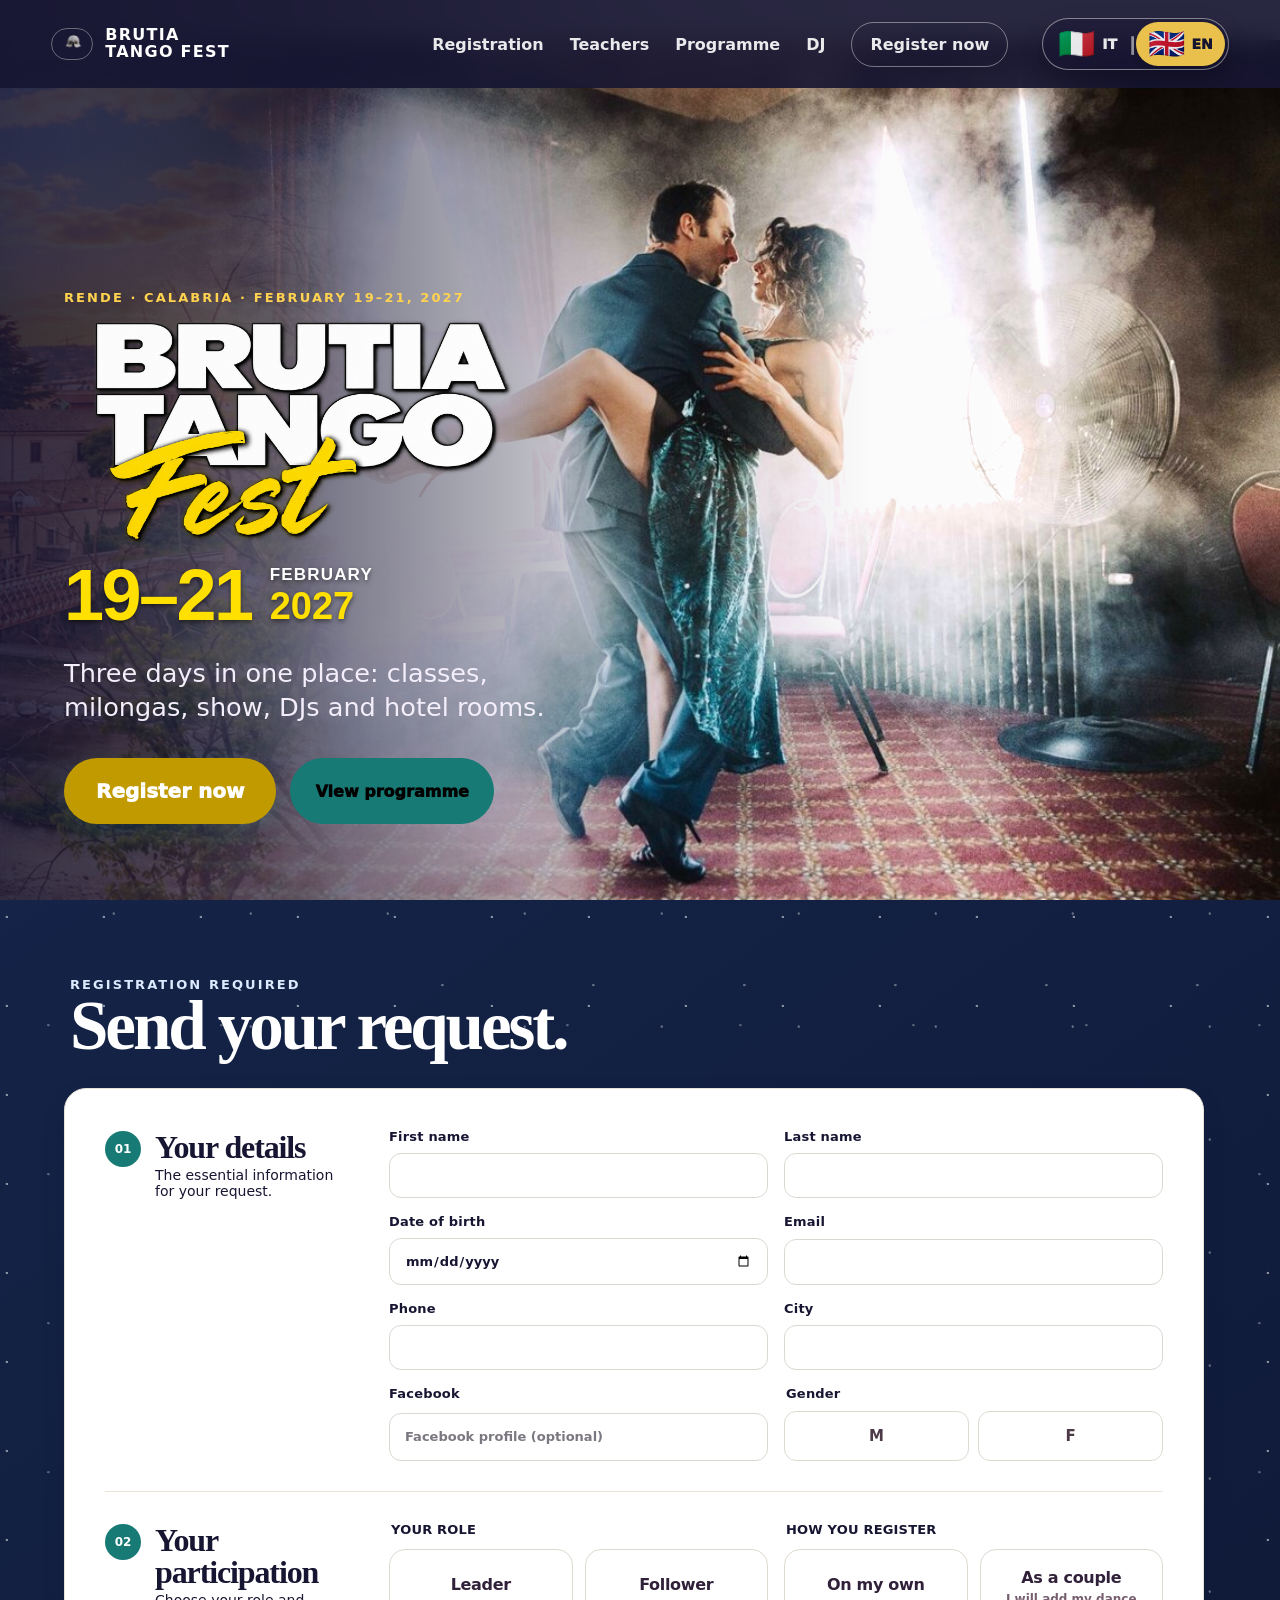
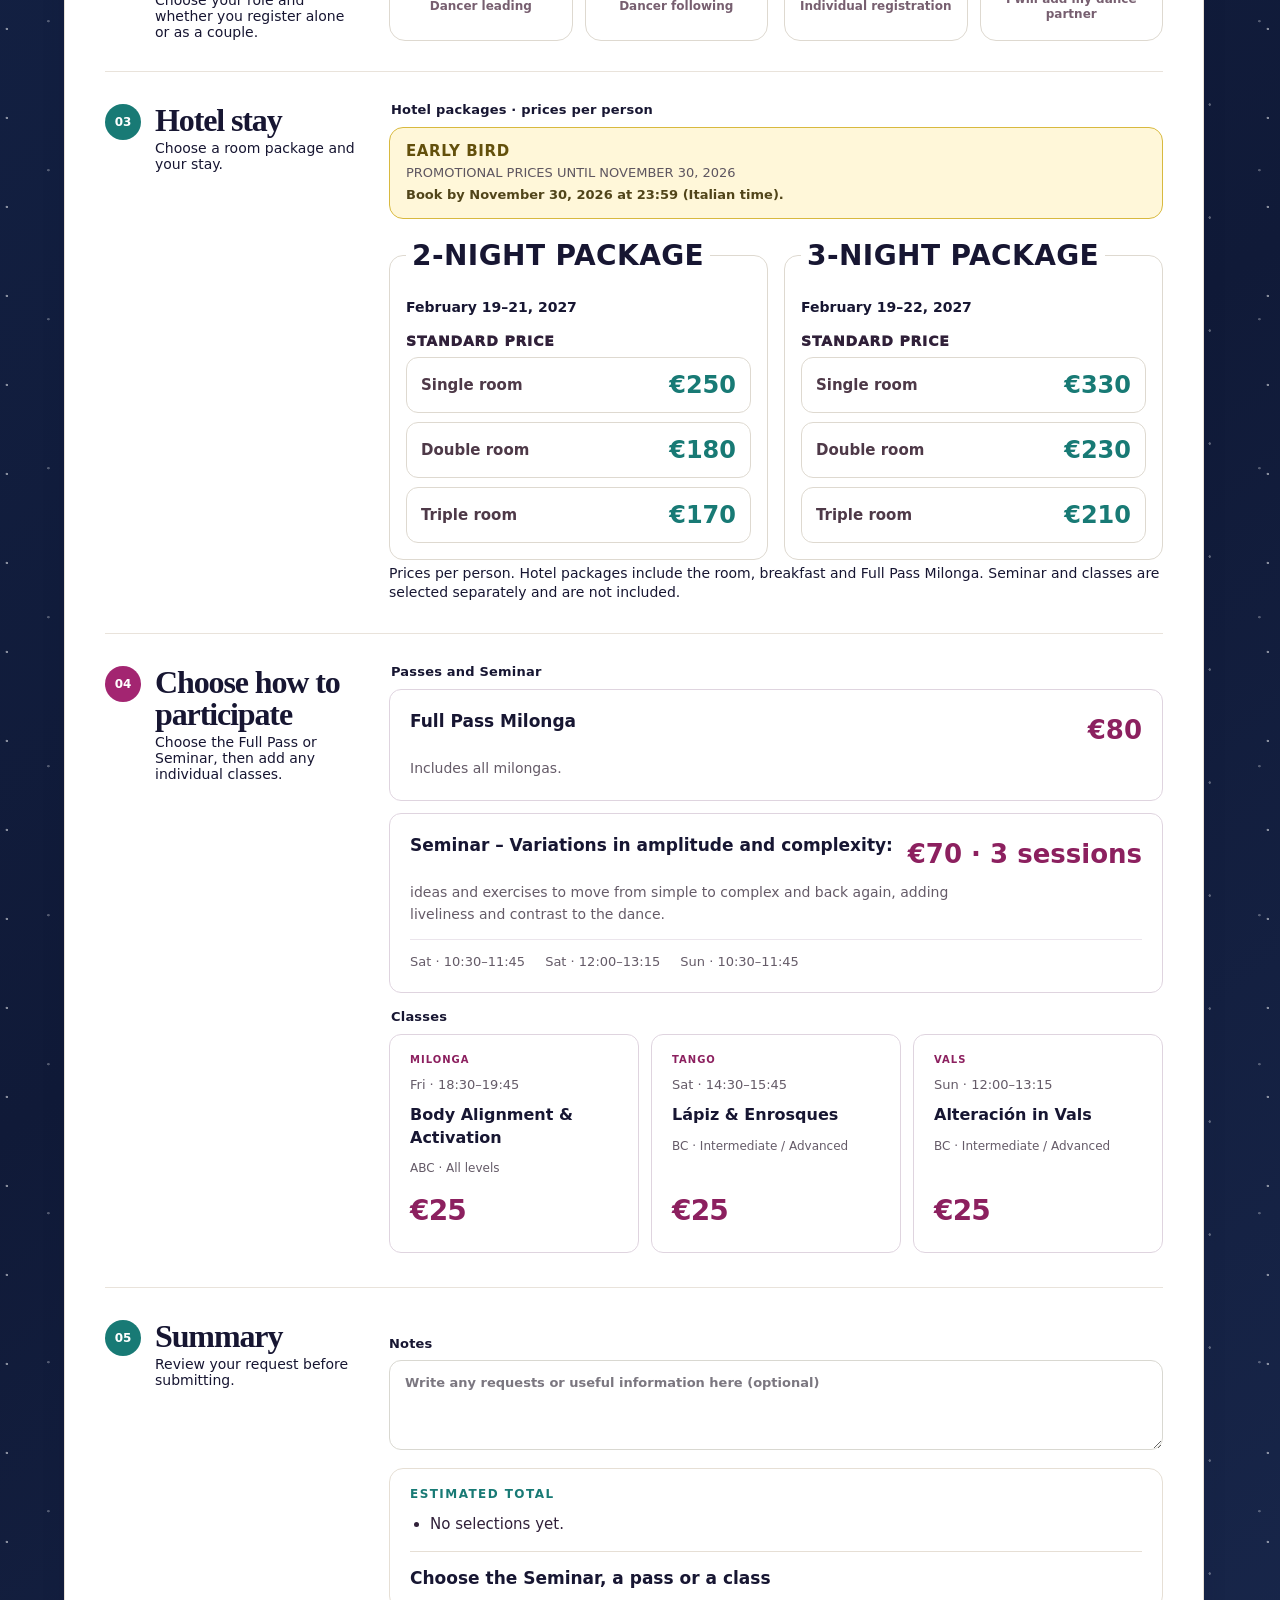
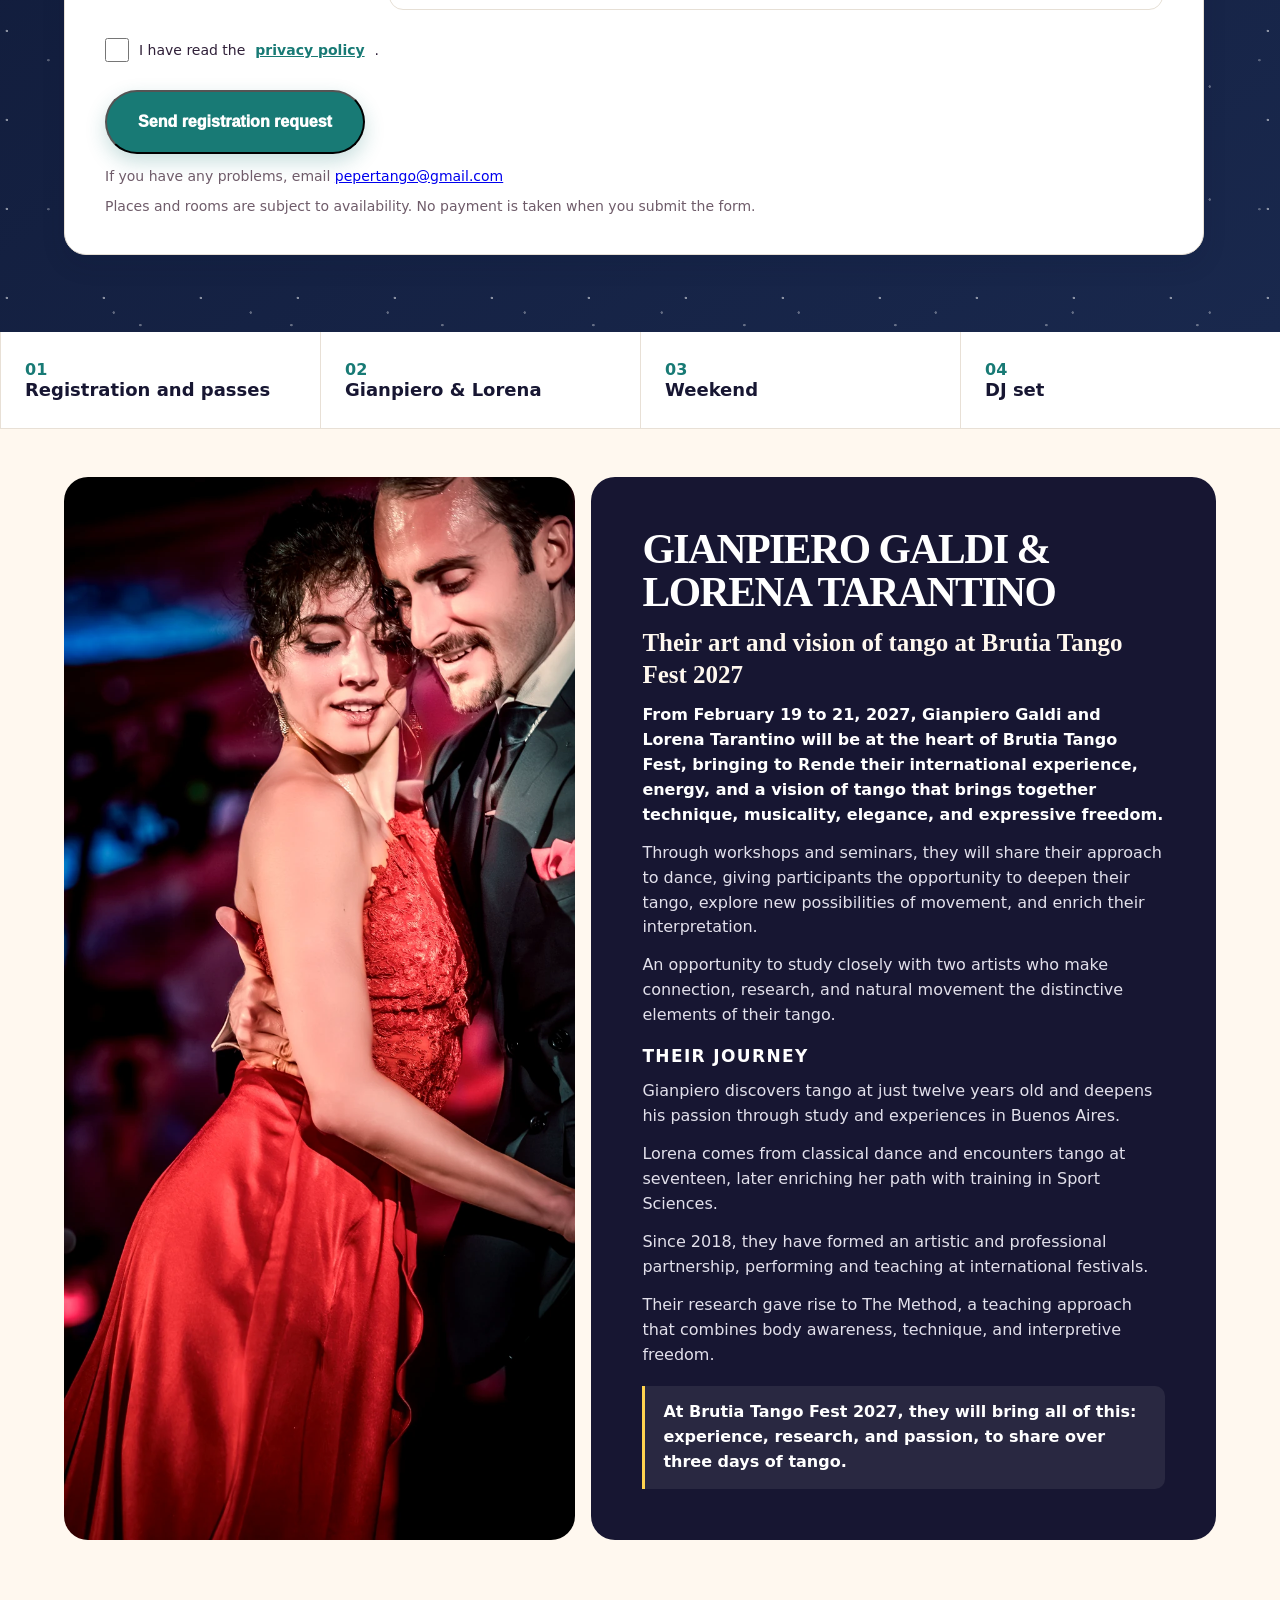
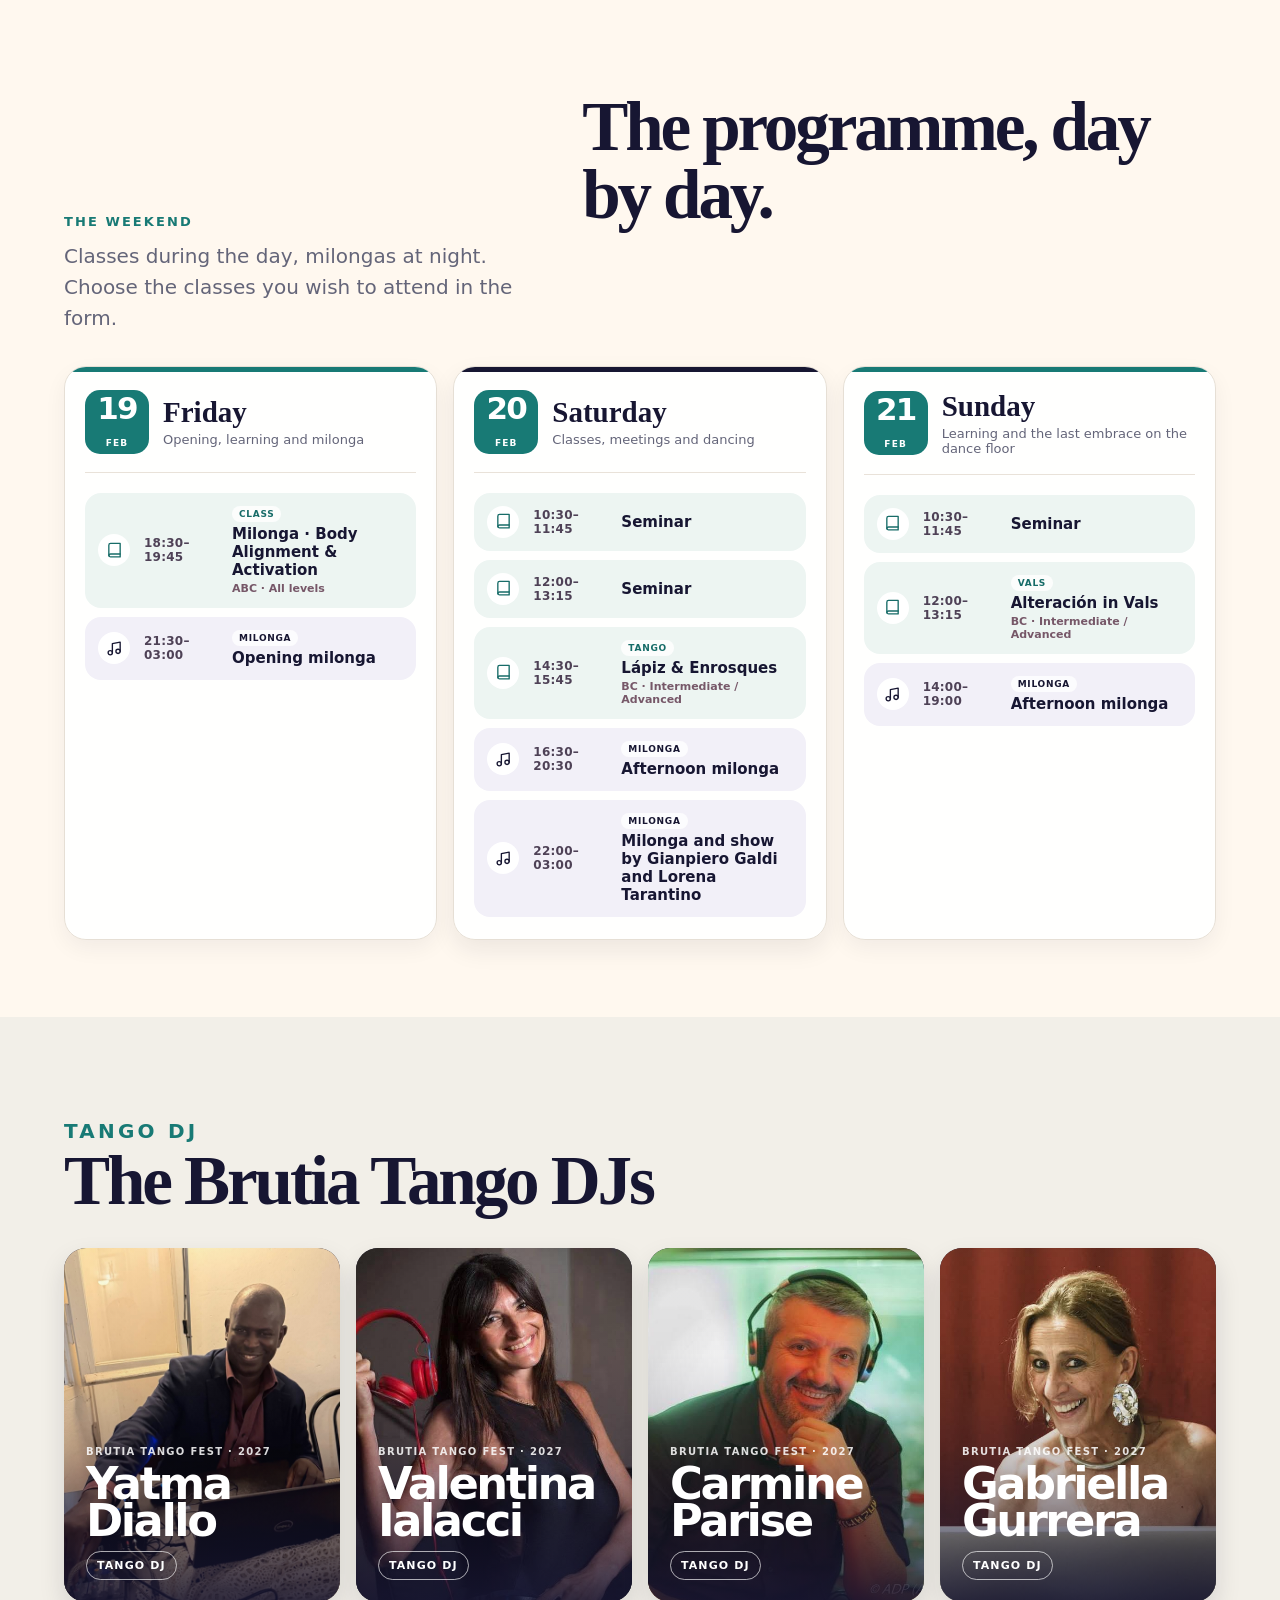
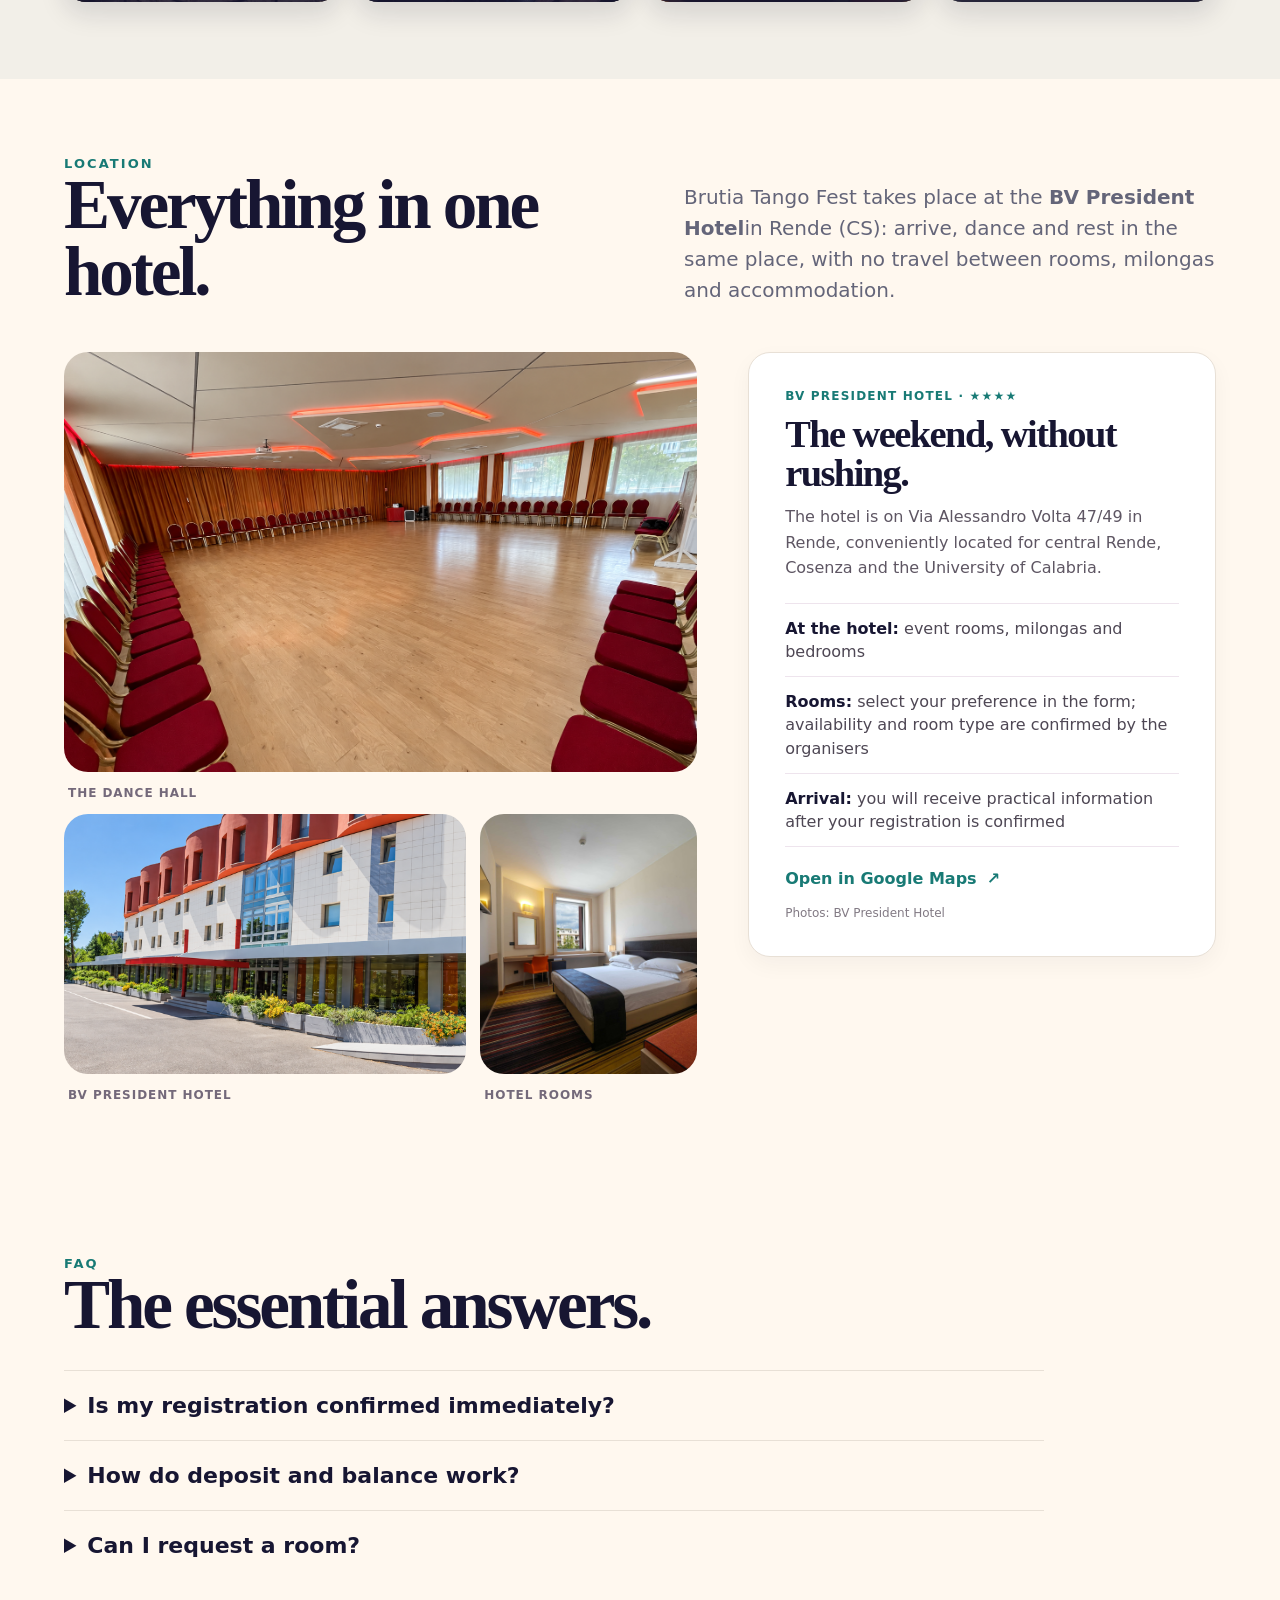
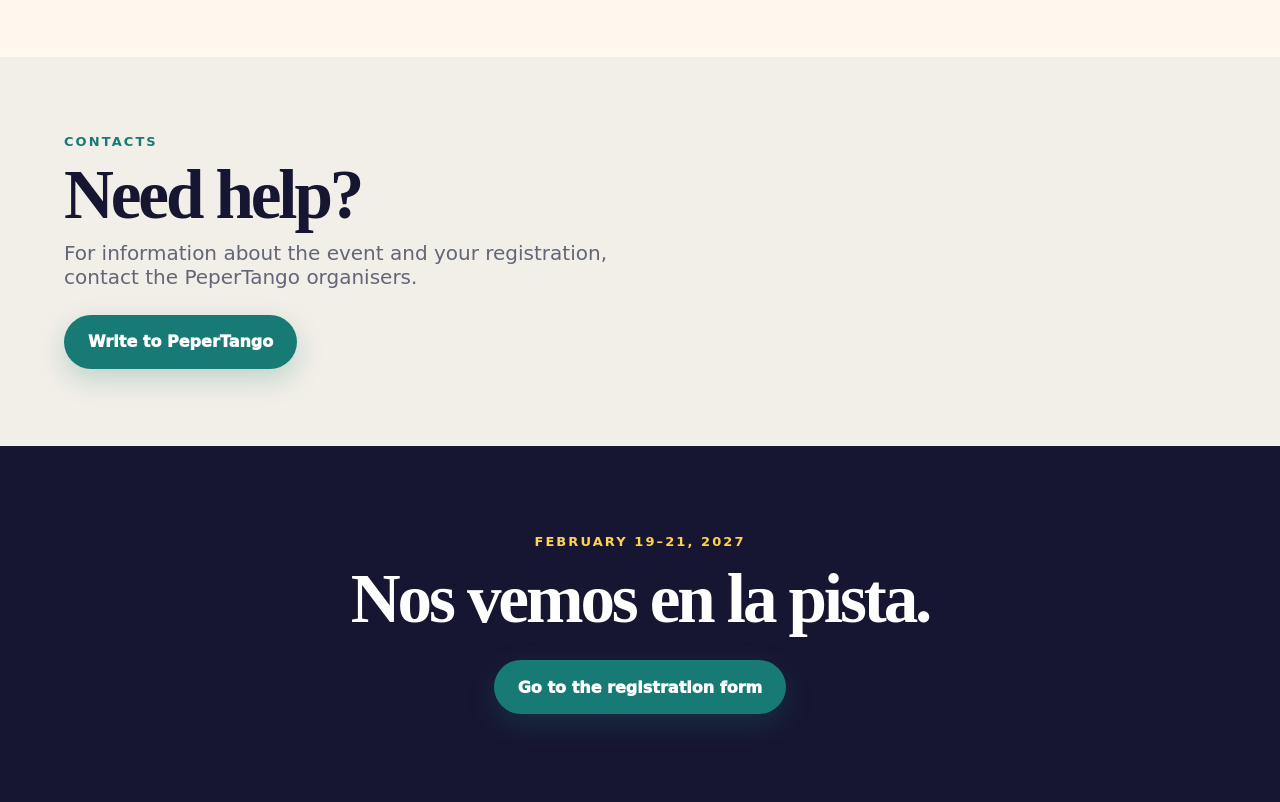
==== commit 493563c5: "Remove optional tracking consent panel and disable analytics" ====
--- a/en/index.html
+++ b/en/index.html
@@ -42,4 +42,4 @@
       const attrs = { 'Brutia Tango Fest, torna all’inizio': 'Brutia Tango Fest, back to top', 'Navigazione principale': 'Main navigation', 'Dati evento': 'Event details', 'Accessi rapidi': 'Quick links', 'Elmo brutio': 'Brutian helmet', 'Gianpiero Galdi e Lorena Tarantino in un passo di tango': 'Gianpiero Galdi and Lorena Tarantino in a tango step', 'Gianpiero Galdi e Lorena Tarantino': 'Gianpiero Galdi and Lorena Tarantino', 'Profilo Facebook (facoltativo)': 'Facebook profile (optional)', 'Scrivi qui eventuali richieste o informazioni utili (facoltativo)': 'Write any requests or useful information here (optional)', 'Sala da ballo del Brutia Tango Fest al BV President Hotel': 'Brutia Tango Fest dance hall at the BV President Hotel', 'Esterno del BV President Hotel a Rende': 'Exterior of the BV President Hotel in Rende', 'Camera del BV President Hotel': 'Room at the BV President Hotel', 'Gianpiero e Lorena in scena': 'Gianpiero and Lorena on stage' };
       document.querySelectorAll('[alt],[placeholder],[aria-label]').forEach((element) => ['alt', 'placeholder', 'aria-label'].forEach((attr) => { if (attrs[element.getAttribute(attr)]) element.setAttribute(attr, attrs[element.getAttribute(attr)]); }));
     }
-  })();</script><script type="module">(()=>{let e=window.matchMedia(`(prefers-reduced-motion: reduce)`).matches,t=Array.from(document.querySelectorAll(`.hotel-offer-notice, .portrait, .maestros-copy`)),n=Array.from(document.querySelectorAll(`.schedule-grid article`));if(e||!(`IntersectionObserver`in window))return;let r=new IntersectionObserver(e=>{e.forEach(e=>{e.isIntersecting&&(e.target.classList.add(`motion-visible`),r.unobserve(e.target))})},{rootMargin:`0px 0px -8% 0px`,threshold:.12});t.forEach(e=>r.observe(e)),n.forEach((e,t)=>{e.style.setProperty(`--motion-delay`,`${t*100}ms`),r.observe(e)}),document.documentElement.classList.add(`motion-ready`)})();</script><div id="btf-analytics-controls" data-measurement-id="G-66RDE32WC8" data-astro-cid-fg2vtww3><section data-btf-consent-banner aria-label="Analytics preferences" data-astro-cid-fg2vtww3><p data-astro-cid-fg2vtww3>Allow usage statistics? Optional analytics only loads with your consent. <a href="/en/privacy/" data-astro-cid-fg2vtww3>Privacy</a></p><div data-astro-cid-fg2vtww3><button type="button" data-btf-consent-accept data-astro-cid-fg2vtww3>Accept</button><button type="button" data-btf-consent-reject data-astro-cid-fg2vtww3>Reject</button></div></section></div><script src="/brutia-meta.js" defer></script><script src="/brutia-analytics.js" defer></script><script src="/brutia-registration-validation.js" defer></script><script src="/brutia-submit-guard.js" defer></script></body></html>+  })();</script><script type="module">(()=>{let e=window.matchMedia(`(prefers-reduced-motion: reduce)`).matches,t=Array.from(document.querySelectorAll(`.hotel-offer-notice, .portrait, .maestros-copy`)),n=Array.from(document.querySelectorAll(`.schedule-grid article`));if(e||!(`IntersectionObserver`in window))return;let r=new IntersectionObserver(e=>{e.forEach(e=>{e.isIntersecting&&(e.target.classList.add(`motion-visible`),r.unobserve(e.target))})},{rootMargin:`0px 0px -8% 0px`,threshold:.12});t.forEach(e=>r.observe(e)),n.forEach((e,t)=>{e.style.setProperty(`--motion-delay`,`${t*100}ms`),r.observe(e)}),document.documentElement.classList.add(`motion-ready`)})();</script><script src="/brutia-registration-validation.js" defer></script><script src="/brutia-submit-guard.js" defer></script></body></html>
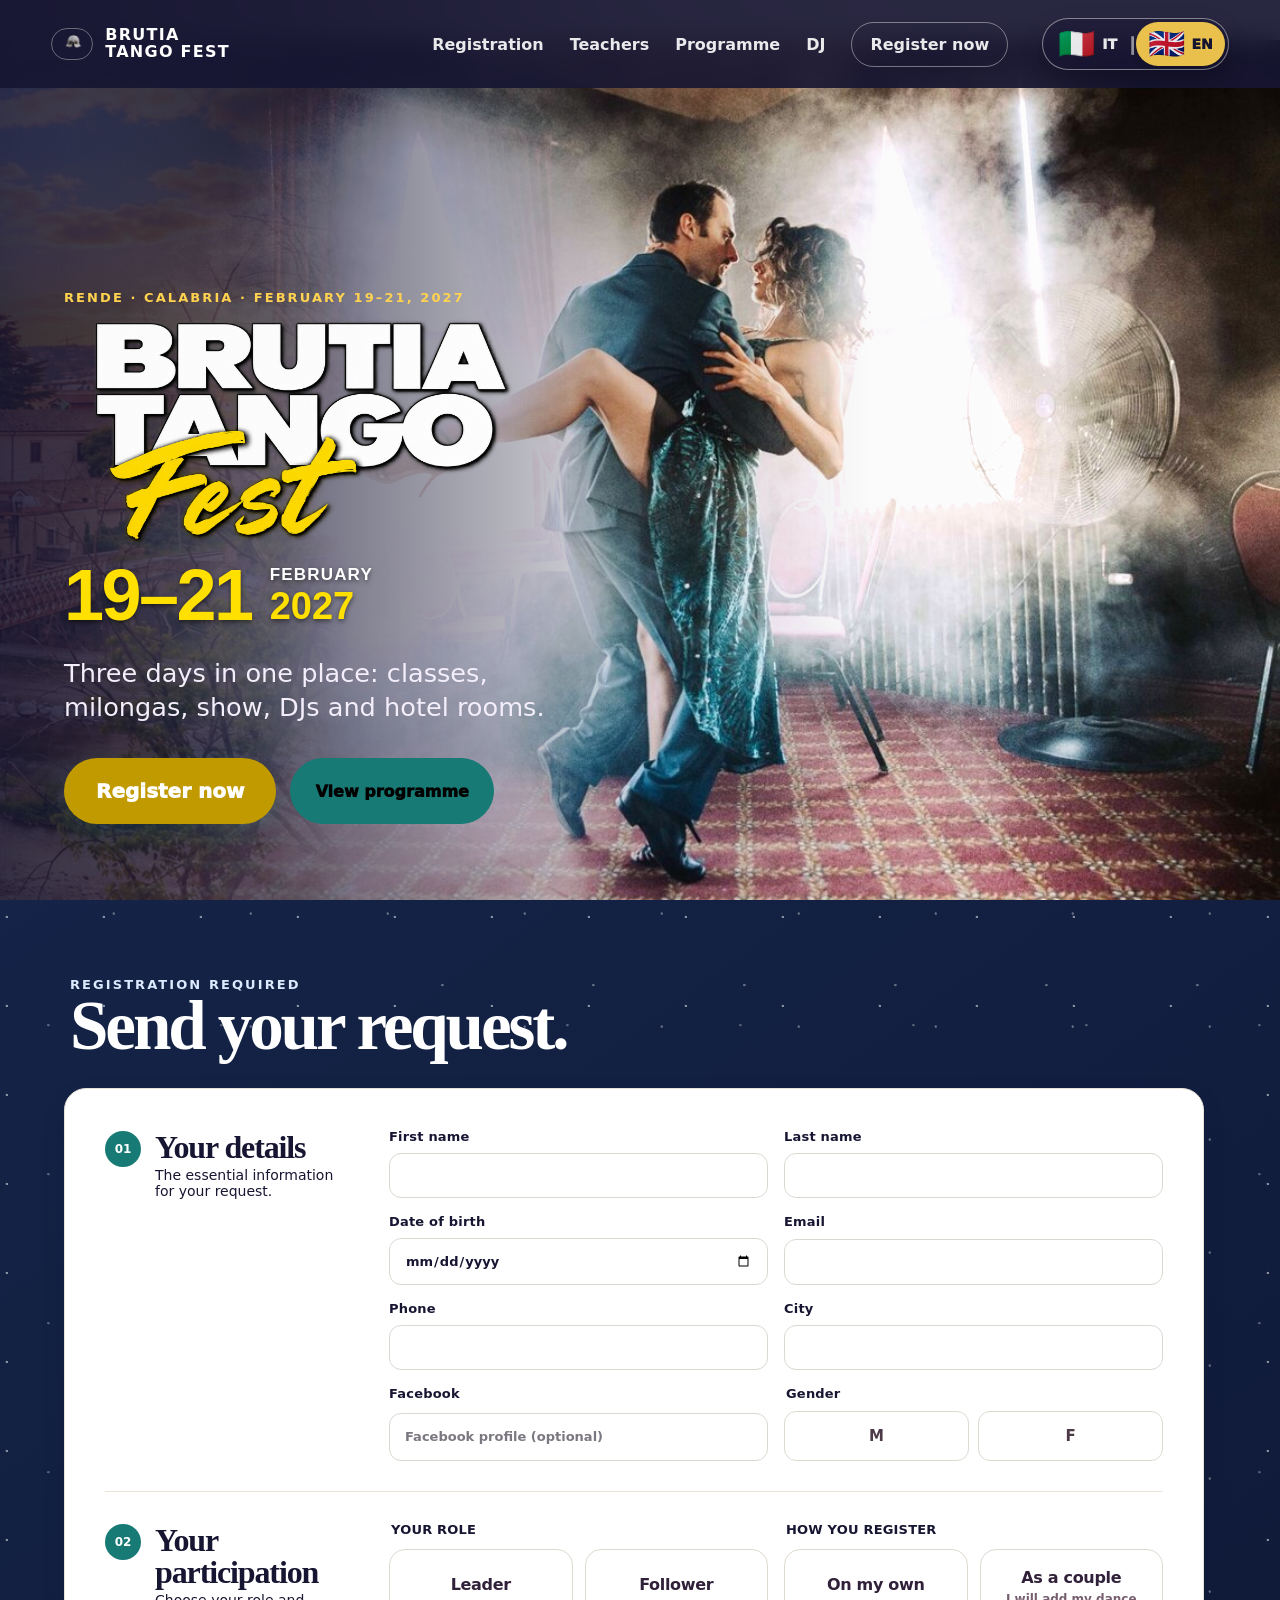
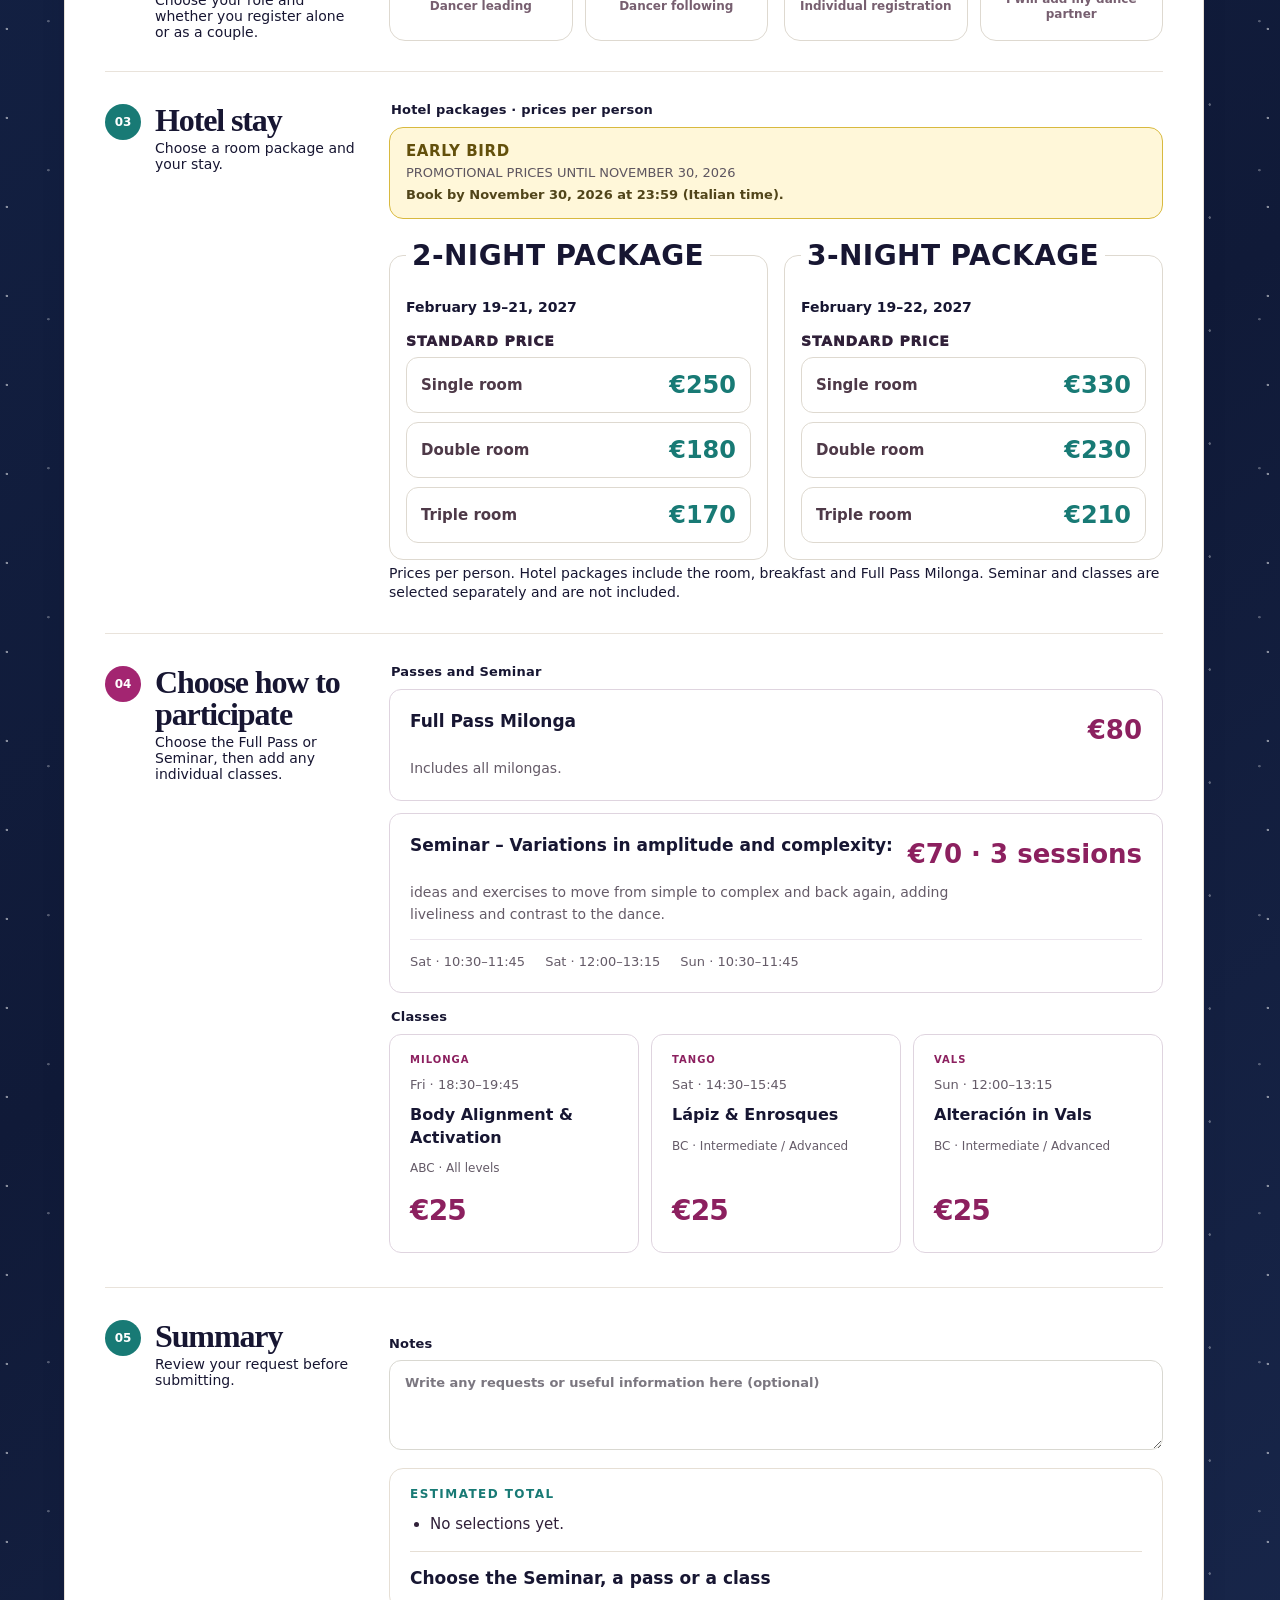
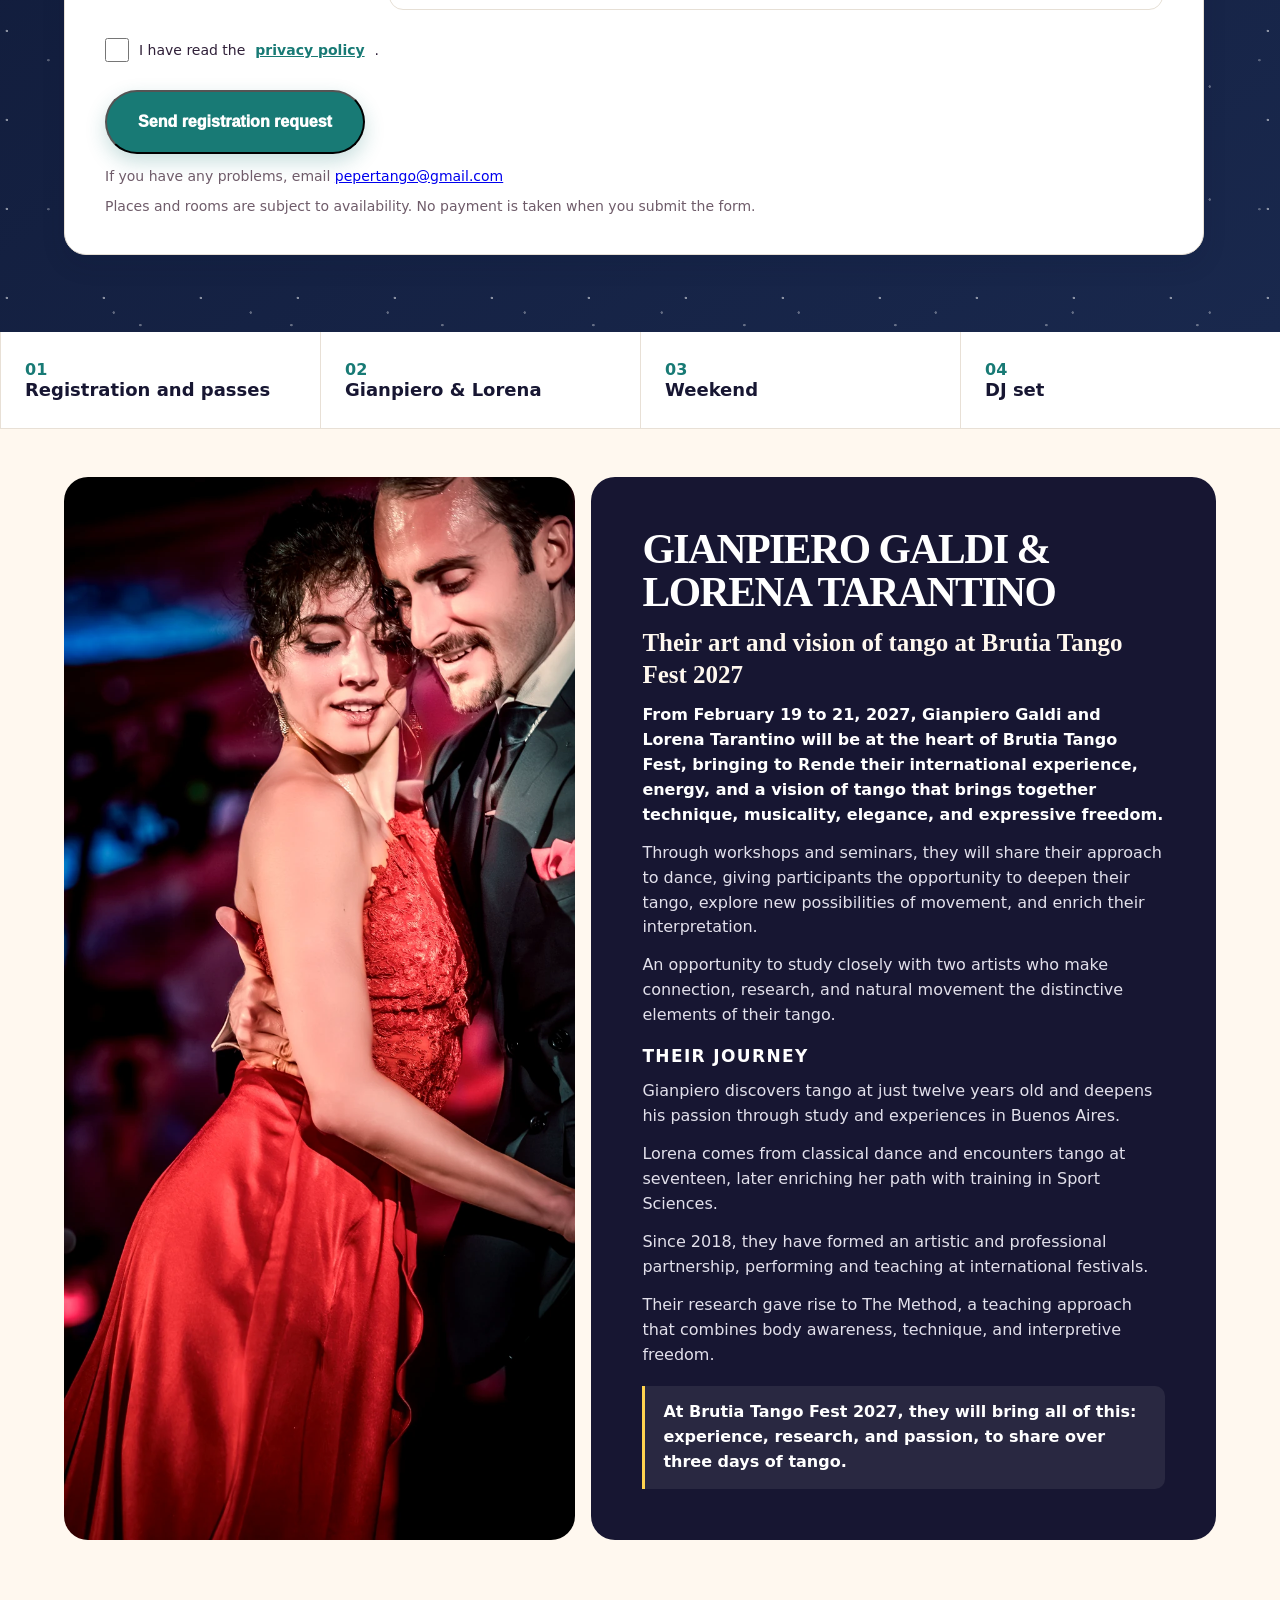
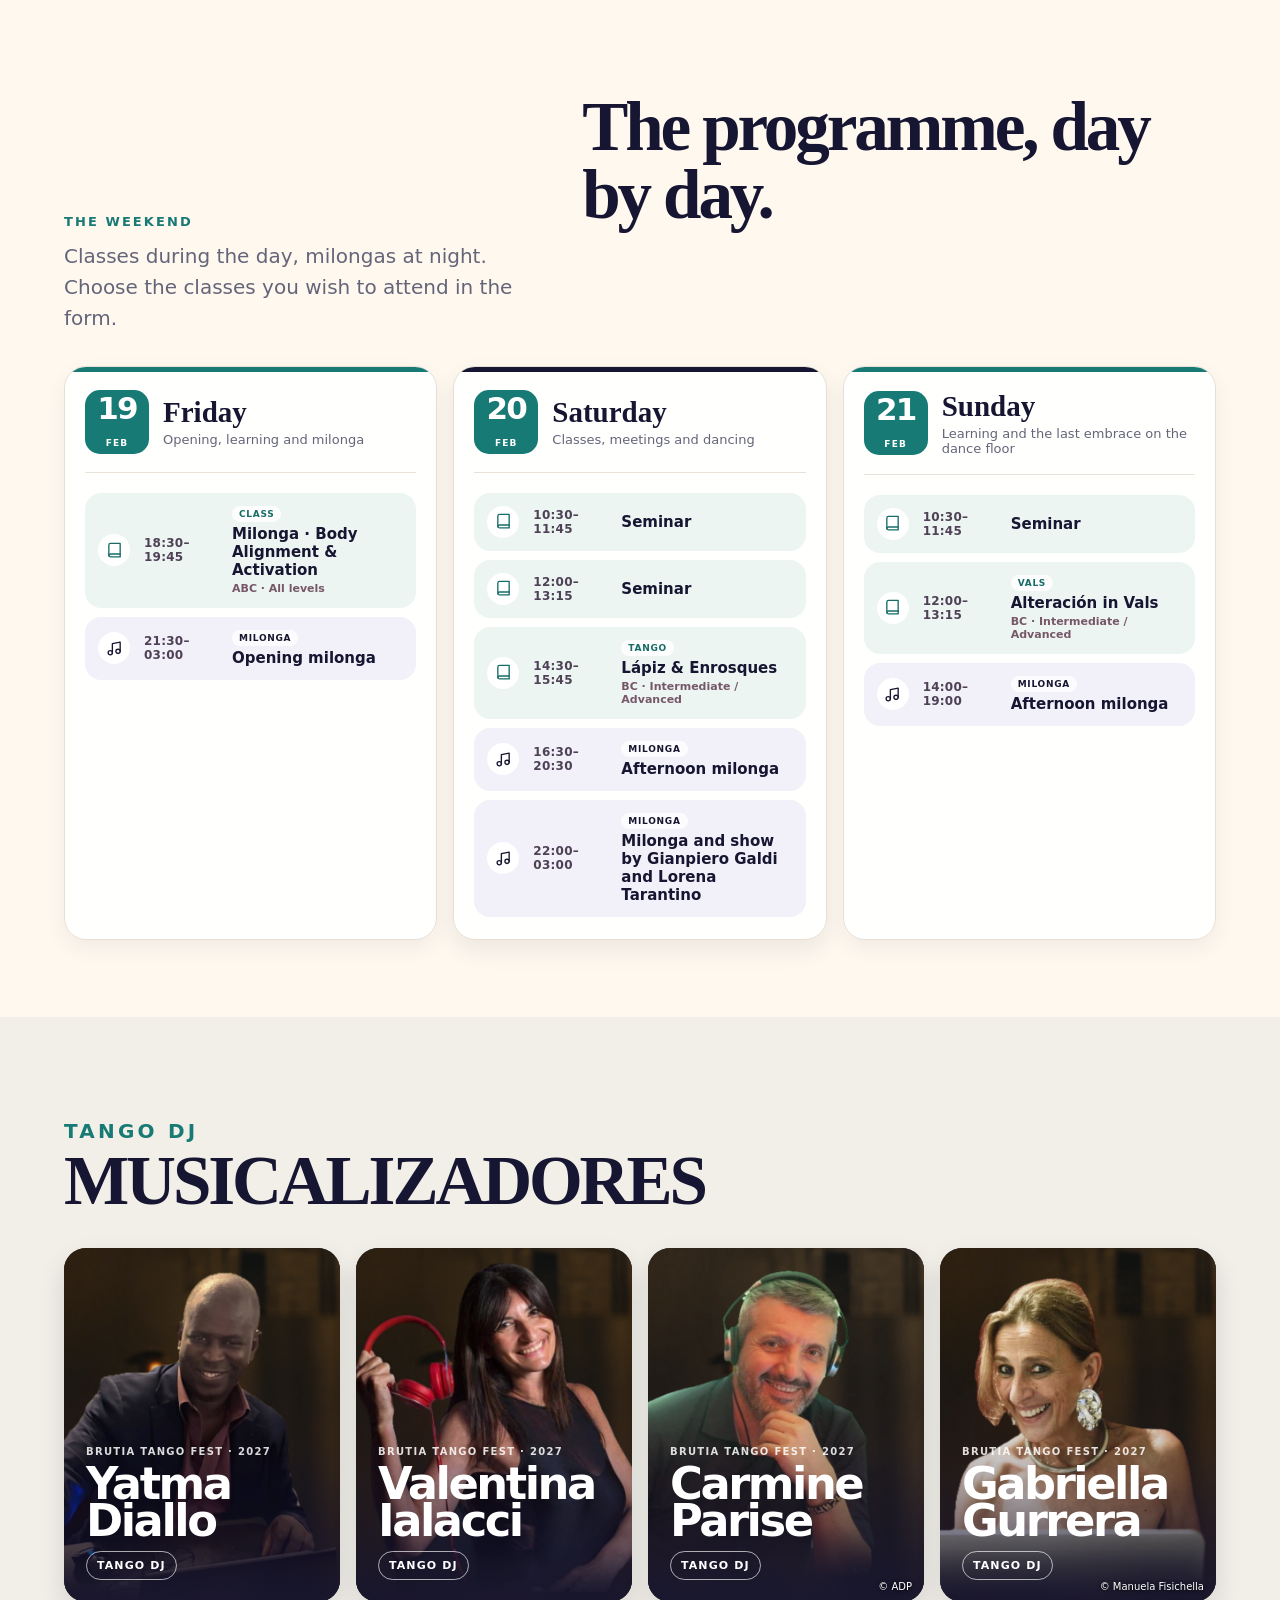
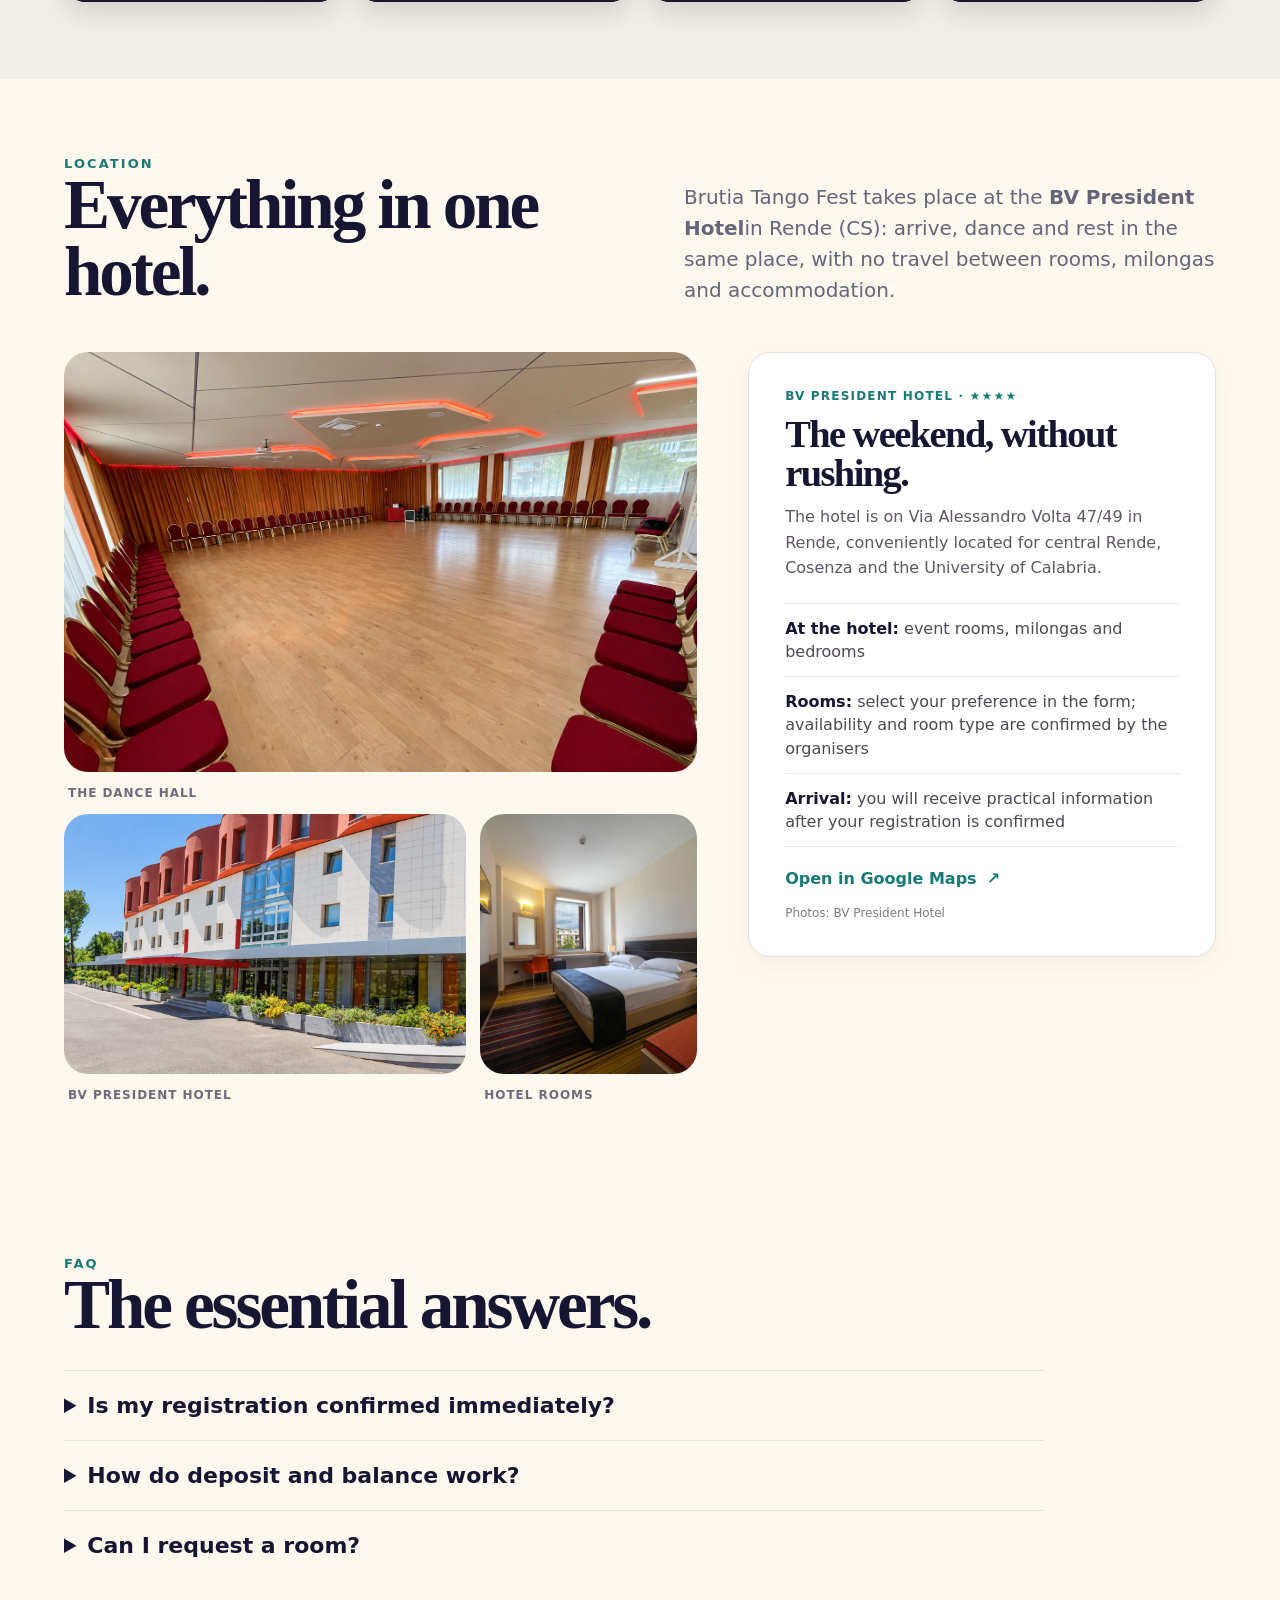
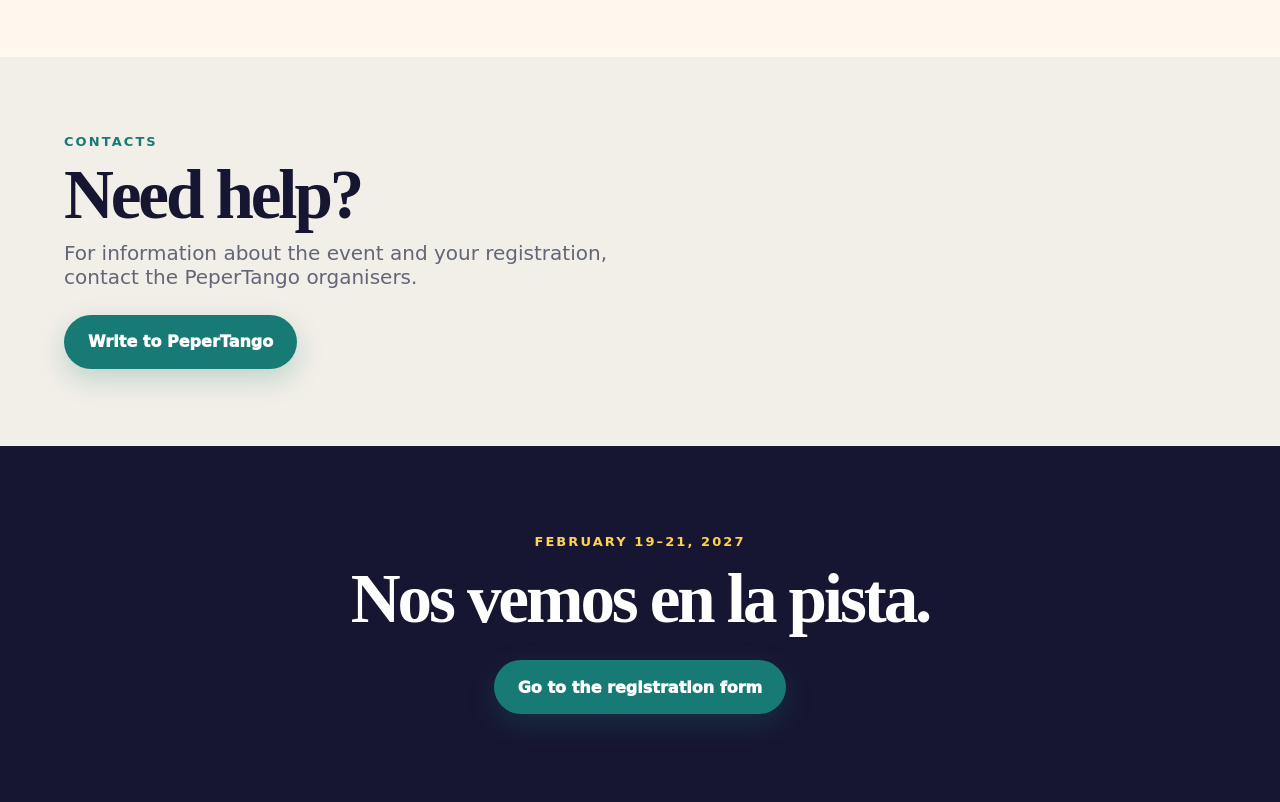
==== commit a83759b3: "Publish the Musicalizadores portraits in Italian and English" ====
--- a/en/index.html
+++ b/en/index.html
@@ -1,5 +1,5 @@
 <!DOCTYPE html><html lang="en"><head><meta charset="UTF-8"><meta name="viewport" content="width=device-width"><title>Brutia Tango Fest — February 19–21, 2027</title><meta name="description" content="Brutia Tango Fest: Argentine tango in Rende, Italy, from February 19 to 21, 2027. Gianpiero Galdi and Lorena Tarantino, milongas, classes and accommodation at the President Hotel."><link rel="canonical" href="https://brutiatangofest27.pepertango.com/en/"><meta property="og:type" content="website"><meta property="og:title" content="Brutia Tango Fest — February 19–21, 2027"><meta property="og:description" content="Three days of tango in Rende: milongas, classes and accommodation at the President Hotel."><meta property="og:image" content="https://brutiatangofest27.pepertango.com/brutia-assets/og.jpg"><meta name="twitter:card" content="summary_large_image"><link rel="icon" href="/brutia-assets/elmo-brutio.png"><link rel="stylesheet" href="/brutia-assets/mobile-photos-20261015.css"><script type="application/ld+json">{"@context":"https://schema.org","@type":"Event","@id":"https://brutiatangofest27.pepertango.com/#event","name":"Brutia Tango Fest 2027","url":"https://brutiatangofest27.pepertango.com/en/","description":"Three days in one venue: classes, milongas, shows, DJs and reserved hotel rooms.","startDate":"2027-02-19T18:30:00+01:00","endDate":"2027-02-21T19:00:00+01:00","eventAttendanceMode":"https://schema.org/OfflineEventAttendanceMode","eventStatus":"https://schema.org/EventScheduled","isAccessibleForFree":false,"location":{"@type":"Place","name":"BV President Hotel","address":{"@type":"PostalAddress","streetAddress":"Via Alessandro Volta 47/49","addressLocality":"Rende","addressRegion":"CS","addressCountry":"IT"}},"image":["https://brutiatangofest27.pepertango.com/brutia-assets/og.jpg"],"organizer":{"@type":"Organization","name":"PeperTango","url":"https://www.pepertango.com/"},"performer":[{"@type":"Person","name":"Gianpiero Galdi"},{"@type":"Person","name":"Lorena Tarantino"},{"@type":"Person","name":"Yatma Diallo"},{"@type":"Person","name":"Valentina Ialacci"},{"@type":"Person","name":"Carmine Parise"},{"@type":"Person","name":"Gabriella Gurrera"}],"offers":[{"@type":"Offer","name":"Full Pass Milonga","price":"80","priceCurrency":"EUR","url":"https://brutiatangofest27.pepertango.com/en/#registration-form","description":"Registration requests are subject to confirmation by the organisers.","availability":"https://schema.org/InStock","validFrom":"2026-10-15T20:00:00+02:00"},{"@type":"Offer","name":"Seminar — three sessions","price":"70","priceCurrency":"EUR","url":"https://brutiatangofest27.pepertango.com/en/#registration-form","description":"Registration requests are subject to confirmation by the organisers.","availability":"https://schema.org/InStock","validFrom":"2026-10-15T20:00:00+02:00"},{"@type":"Offer","name":"Milonga — Body Alignment & Activation","price":"25","priceCurrency":"EUR","url":"https://brutiatangofest27.pepertango.com/en/#registration-form","description":"Registration requests are subject to confirmation by the organisers.","availability":"https://schema.org/InStock","validFrom":"2026-10-15T20:00:00+02:00"},{"@type":"Offer","name":"Tango — Lápiz & Enrosques","price":"25","priceCurrency":"EUR","url":"https://brutiatangofest27.pepertango.com/en/#registration-form","description":"Registration requests are subject to confirmation by the organisers.","availability":"https://schema.org/InStock","validFrom":"2026-10-15T20:00:00+02:00"},{"@type":"Offer","name":"Vals — Alteración in Vals","price":"25","priceCurrency":"EUR","url":"https://brutiatangofest27.pepertango.com/en/#registration-form","description":"Registration requests are subject to confirmation by the organisers.","availability":"https://schema.org/InStock","validFrom":"2026-10-15T20:00:00+02:00"}]}</script><style>#btf-analytics-controls[data-astro-cid-fg2vtww3]{z-index:10000;pointer-events:none;color:#191919;font:14px/1.4 system-ui;position:fixed;bottom:12px;left:12px;right:12px}section[data-astro-cid-fg2vtww3]{pointer-events:auto;background:#fff;border:1px solid #ddd;border-radius:12px;max-width:540px;padding:14px;box-shadow:0 3px 18px #0002}p[data-astro-cid-fg2vtww3]{margin:0 0 10px}a[data-astro-cid-fg2vtww3]{color:#9d1765}button[data-astro-cid-fg2vtww3]{font:inherit;cursor:pointer;color:#831353;pointer-events:auto;background:#fff;border:1px solid #9d1765;border-radius:24px;padding:9px 16px}section[data-astro-cid-fg2vtww3] div[data-astro-cid-fg2vtww3]{gap:10px;display:flex}button[data-astro-cid-fg2vtww3]:focus-visible{outline-offset:3px;outline:3px solid #252525}[data-astro-cid-fg2vtww3][hidden]{display:none!important}html{scroll-behavior:smooth}body{min-width:320px;margin:0}*,:before,:after{box-sizing:border-box}img{max-width:100%}
-</style><link rel="stylesheet" href="/_astro/BrutiaFest.hero-27ab9de32b.css"><link rel="stylesheet" href="/brutia-assets/registration-cards-20261026.css"><link rel="stylesheet" href="/brutia-assets/homepage-lettering-20261026.css"><link rel="stylesheet" href="/brutia-assets/dj-lineup-20261102.css"></head><body><header class="site-nav" data-astro-cid-n4sz6m7g><a href="#top" class="brand" aria-label="Brutia Tango Fest, torna all’inizio" data-astro-cid-n4sz6m7g><img src="/brutia-assets/elmo-brutio.png" alt="Elmo brutio" data-astro-cid-n4sz6m7g><span data-astro-cid-n4sz6m7g>Brutia<br data-astro-cid-n4sz6m7g>Tango Fest</span></a><nav aria-label="Navigazione principale" data-astro-cid-n4sz6m7g><a href="#registration-form" data-astro-cid-n4sz6m7g>Iscrizione</a><a href="#maestri" data-astro-cid-n4sz6m7g>Maestri</a><a href="#programma" data-astro-cid-n4sz6m7g>Programma</a><a href="#dj" data-astro-cid-n4sz6m7g>DJ</a><a class="nav-cta" href="#registration-form" data-astro-cid-n4sz6m7g>Iscriviti ora</a><span class="language-switcher" aria-label="Language selector" data-astro-cid-n4sz6m7g><a data-language-link href="/" aria-label="Italiano" data-astro-cid-n4sz6m7g><span class="language-flag" aria-hidden="true" data-astro-cid-n4sz6m7g>🇮🇹</span><span data-astro-cid-n4sz6m7g>IT</span></a><span class="language-divider" aria-hidden="true" data-astro-cid-n4sz6m7g>|</span><a data-language-link class="active" aria-current="page" href="/en/" aria-label="English" data-astro-cid-n4sz6m7g><span class="language-flag" aria-hidden="true" data-astro-cid-n4sz6m7g>🇬🇧</span><span data-astro-cid-n4sz6m7g>EN</span></a></span></nav></header><main id="top" data-astro-cid-n4sz6m7g><section class="hero" data-astro-cid-n4sz6m7g><img class="hero-img" src="/brutia-assets/hero-sunset-composite-20261013.jpg" alt="Gianpiero Galdi e Lorena Tarantino in un passo di tango" data-astro-cid-n4sz6m7g><div class="hero-shade" data-astro-cid-n4sz6m7g></div><div class="hero-content" data-astro-cid-n4sz6m7g><p class="kicker" data-astro-cid-n4sz6m7g>Rende · Calabria · 19—21 febbraio 2027</p><h1 data-astro-cid-n4sz6m7g><img class="hero-wordmark" src="/brutia-assets/homepage-lettering-20261026.png" width="1774" height="887" alt="Brutia Tango Fest" fetchpriority="high" decoding="async" data-astro-cid-n4sz6m7g></h1><p class="hero-date"><span class="hero-date-range">19–21</span><span class="hero-date-detail"><span class="hero-date-month" lang="it">Febbraio</span><span class="hero-date-month" lang="en">February</span><strong>2027</strong></span></p><p class="lead" data-astro-cid-n4sz6m7g>Tre giorni nello stesso luogo: lezioni, milonghe, show, DJ e camere in allotment.</p><div class="hero-actions" data-astro-cid-n4sz6m7g><a class="btn primary" href="#registration-form" data-astro-cid-n4sz6m7g>Iscriviti ora</a><a class="btn ghost" href="#programma" data-astro-cid-n4sz6m7g>Vedi programma</a></div></div></section><section class="section registration-form" id="registration-form" data-astro-cid-n4sz6m7g><div class="section-head" data-astro-cid-n4sz6m7g><div data-astro-cid-n4sz6m7g><p class="kicker dark" data-astro-cid-n4sz6m7g>Iscrizione obbligatoria</p><h2 data-astro-cid-n4sz6m7g>Invia la tua richiesta.</h2></div></div><form name="brutia-iscrizione" method="post" action="https://script.google.com/macros/s/AKfycbxqhZUlsBqvT2Mk3oyQ7wVM3ZN_C7s2sprtl4zrTvplLwYQecTpa5o4LdqpSfXaWNgO4Q/exec" class="booking-form" data-astro-cid-n4sz6m7g><input type="hidden" name="form-name" value="brutia-iscrizione" data-astro-cid-n4sz6m7g><input type="hidden" name="lezioni_selezionate" id="selected-lessons" value="" data-astro-cid-n4sz6m7g><input type="hidden" name="browser_form" value="1" data-astro-cid-n4sz6m7g><input type="hidden" name="return_path" value="/en/grazie" data-astro-cid-n4sz6m7g><input type="hidden" name="payload" id="registration-payload" value="" data-astro-cid-n4sz6m7g><p class="hidden" data-astro-cid-n4sz6m7g><label data-astro-cid-n4sz6m7g>Non compilare questo campo <input name="company" tabindex="-1" autocomplete="off" data-astro-cid-n4sz6m7g></label></p><div class="registration-opening-notice" id="registration-opening-notice" hidden role="status" aria-live="polite" data-astro-cid-n4sz6m7g><span id="registration-opening-status" data-astro-cid-n4sz6m7g>Registration is not open yet.</span></div><section class="form-section" data-astro-cid-n4sz6m7g><div class="form-section-head" data-astro-cid-n4sz6m7g><span data-astro-cid-n4sz6m7g>01</span><div data-astro-cid-n4sz6m7g><h3 data-astro-cid-n4sz6m7g>I tuoi dati</h3><p data-astro-cid-n4sz6m7g>Le informazioni essenziali per la tua richiesta.</p></div></div><div class="form-grid" data-astro-cid-n4sz6m7g><label data-astro-cid-n4sz6m7g>Nome <input name="nome" autocomplete="given-name" required data-astro-cid-n4sz6m7g></label><label data-astro-cid-n4sz6m7g>Cognome <input name="cognome" autocomplete="family-name" required data-astro-cid-n4sz6m7g></label><label data-astro-cid-n4sz6m7g>Data di nascita <input name="data_nascita" type="date" required data-astro-cid-n4sz6m7g></label><label data-astro-cid-n4sz6m7g>Email <input name="email" type="email" autocomplete="email" required data-astro-cid-n4sz6m7g></label><label data-astro-cid-n4sz6m7g>Telefono <input name="telefono" type="tel" autocomplete="tel" required data-astro-cid-n4sz6m7g></label><label data-astro-cid-n4sz6m7g>Città <input name="citta" autocomplete="address-level2" required data-astro-cid-n4sz6m7g></label><label data-astro-cid-n4sz6m7g>Facebook <input name="facebook" type="text" placeholder="Profilo Facebook (facoltativo)" data-astro-cid-n4sz6m7g></label><fieldset class="choice-group" data-astro-cid-n4sz6m7g><legend data-astro-cid-n4sz6m7g>Genere</legend><div class="choice-row" data-astro-cid-n4sz6m7g><label data-astro-cid-n4sz6m7g><input name="genere" type="radio" value="M" required data-astro-cid-n4sz6m7g><span data-astro-cid-n4sz6m7g>M</span></label><label data-astro-cid-n4sz6m7g><input name="genere" type="radio" value="F" data-astro-cid-n4sz6m7g><span data-astro-cid-n4sz6m7g>F</span></label></div></fieldset></div></section><section class="form-section" data-astro-cid-n4sz6m7g><div class="form-section-head" data-astro-cid-n4sz6m7g><span data-astro-cid-n4sz6m7g>02</span><div data-astro-cid-n4sz6m7g><h3 data-astro-cid-n4sz6m7g>La tua partecipazione</h3><p data-astro-cid-n4sz6m7g>Indica il tuo ruolo e se ti iscrivi da solo/a o in coppia.</p></div></div><div class="form-grid" data-astro-cid-n4sz6m7g><fieldset class="choice-group participation-choice" data-astro-cid-n4sz6m7g><legend data-astro-cid-n4sz6m7g>YOUR ROLE</legend><div class="choice-row" data-astro-cid-n4sz6m7g><label data-astro-cid-n4sz6m7g><input name="ruolo" type="radio" value="Leader" required data-astro-cid-n4sz6m7g><span data-astro-cid-n4sz6m7g><b data-astro-cid-n4sz6m7g>Leader</b><small data-astro-cid-n4sz6m7g>Dancer leading</small></span></label><label data-astro-cid-n4sz6m7g><input name="ruolo" type="radio" value="Follower" data-astro-cid-n4sz6m7g><span data-astro-cid-n4sz6m7g><b data-astro-cid-n4sz6m7g>Follower</b><small data-astro-cid-n4sz6m7g>Dancer following</small></span></label></div></fieldset><fieldset class="choice-group participation-choice" data-astro-cid-n4sz6m7g><legend data-astro-cid-n4sz6m7g>HOW YOU REGISTER</legend><div class="choice-row" data-astro-cid-n4sz6m7g><label data-astro-cid-n4sz6m7g><input name="tipo_iscrizione" type="radio" value="singola" required data-astro-cid-n4sz6m7g><span data-astro-cid-n4sz6m7g><b data-astro-cid-n4sz6m7g>On my own</b><small data-astro-cid-n4sz6m7g>Individual registration</small></span></label><label data-astro-cid-n4sz6m7g><input name="tipo_iscrizione" type="radio" value="coppia" data-astro-cid-n4sz6m7g><span data-astro-cid-n4sz6m7g><b data-astro-cid-n4sz6m7g>As a couple</b><small data-astro-cid-n4sz6m7g>I will add my dance partner</small></span></label></div></fieldset><label class="partner-field" hidden data-astro-cid-n4sz6m7g>Dance partner <input name="partner_ballo" id="dance-partner" autocomplete="name" disabled data-astro-cid-n4sz6m7g></label></div></section><section class="form-section" data-astro-cid-n4sz6m7g><div class="form-section-head" data-astro-cid-n4sz6m7g><span data-astro-cid-n4sz6m7g>03</span><div data-astro-cid-n4sz6m7g><h3 data-astro-cid-n4sz6m7g>Hotel stay</h3><p data-astro-cid-n4sz6m7g>Choose a room package and your stay.</p></div></div><div class="form-grid" data-astro-cid-n4sz6m7g><fieldset class="choice-group full" data-astro-cid-n4sz6m7g><legend data-astro-cid-n4sz6m7g>Hotel packages · prices per person</legend><div class="hotel-offer-notice" data-astro-cid-n4sz6m7g><strong data-astro-cid-n4sz6m7g>EARLY BIRD</strong><span data-astro-cid-n4sz6m7g>PROMOTIONAL PRICES UNTIL NOVEMBER 30, 2026</span><small data-astro-cid-n4sz6m7g>Book by November 30, 2026 at 23:59 (Italian time).</small></div><fieldset class="choice-group full no-room-choice" hidden style="display: none" aria-label="No hotel stay" data-astro-cid-n4sz6m7g><div class="choice-cards room-cards" data-astro-cid-n4sz6m7g><label data-astro-cid-n4sz6m7g><input name="camera" type="radio" value="Nessuna richiesta" checked data-astro-cid-n4sz6m7g><span data-astro-cid-n4sz6m7g><b data-astro-cid-n4sz6m7g>No room request</b><small data-astro-cid-n4sz6m7g>Full Pass Milonga — €80</small><small data-astro-cid-n4sz6m7g>Includes all milongas.</small></span></label></div></fieldset><div class="hotel-stay-cards" data-astro-cid-n4sz6m7g><fieldset class="hotel-stay-card" data-astro-cid-n4sz6m7g><legend data-astro-cid-n4sz6m7g>2-NIGHT PACKAGE</legend><p class="hotel-stay-dates" data-astro-cid-n4sz6m7g>February 19–21, 2027</p><div class="hotel-price-tier" data-price-tier="early" data-astro-cid-n4sz6m7g><h4 data-astro-cid-n4sz6m7g>EARLY BIRD</h4><div class="choice-cards room-cards hotel-package-options" data-astro-cid-n4sz6m7g><label class="hotel-package-card" data-astro-cid-n4sz6m7g><input class="hotel-package-choice" name="camera" type="radio" value="Singola" data-hotel-nights="2" data-price-tier="early" data-package-price="220" data-astro-cid-n4sz6m7g><span data-astro-cid-n4sz6m7g><b data-astro-cid-n4sz6m7g>Single room</b><strong data-astro-cid-n4sz6m7g>€220</strong></span></label><label class="hotel-package-card" data-astro-cid-n4sz6m7g><input class="hotel-package-choice" name="camera" type="radio" value="Doppia" data-hotel-nights="2" data-price-tier="early" data-package-price="150" data-astro-cid-n4sz6m7g><span data-astro-cid-n4sz6m7g><b data-astro-cid-n4sz6m7g>Double room</b><strong data-astro-cid-n4sz6m7g>€150</strong></span></label><label class="hotel-package-card" data-astro-cid-n4sz6m7g><input class="hotel-package-choice" name="camera" type="radio" value="Tripla" data-hotel-nights="2" data-price-tier="early" data-package-price="140" data-astro-cid-n4sz6m7g><span data-astro-cid-n4sz6m7g><b data-astro-cid-n4sz6m7g>Triple room</b><strong data-astro-cid-n4sz6m7g>€140</strong></span></label></div></div><div class="hotel-price-tier" data-price-tier="standard" data-astro-cid-n4sz6m7g><h4 data-astro-cid-n4sz6m7g>STANDARD PRICE</h4><div class="choice-cards room-cards hotel-package-options" data-astro-cid-n4sz6m7g><label class="hotel-package-card" data-astro-cid-n4sz6m7g><input class="hotel-package-choice" name="camera" type="radio" value="Singola" data-hotel-nights="2" data-price-tier="standard" data-package-price="250" data-astro-cid-n4sz6m7g><span data-astro-cid-n4sz6m7g><b data-astro-cid-n4sz6m7g>Single room</b><strong data-astro-cid-n4sz6m7g>€250</strong></span></label><label class="hotel-package-card" data-astro-cid-n4sz6m7g><input class="hotel-package-choice" name="camera" type="radio" value="Doppia" data-hotel-nights="2" data-price-tier="standard" data-package-price="180" data-astro-cid-n4sz6m7g><span data-astro-cid-n4sz6m7g><b data-astro-cid-n4sz6m7g>Double room</b><strong data-astro-cid-n4sz6m7g>€180</strong></span></label><label class="hotel-package-card" data-astro-cid-n4sz6m7g><input class="hotel-package-choice" name="camera" type="radio" value="Tripla" data-hotel-nights="2" data-price-tier="standard" data-package-price="170" data-astro-cid-n4sz6m7g><span data-astro-cid-n4sz6m7g><b data-astro-cid-n4sz6m7g>Triple room</b><strong data-astro-cid-n4sz6m7g>€170</strong></span></label></div></div></fieldset><fieldset class="hotel-stay-card" data-astro-cid-n4sz6m7g><legend data-astro-cid-n4sz6m7g>3-NIGHT PACKAGE</legend><p class="hotel-stay-dates" data-astro-cid-n4sz6m7g>February 19–22, 2027</p><div class="hotel-price-tier" data-price-tier="early" data-astro-cid-n4sz6m7g><h4 data-astro-cid-n4sz6m7g>EARLY BIRD</h4><div class="choice-cards room-cards hotel-package-options" data-astro-cid-n4sz6m7g><label class="hotel-package-card" data-astro-cid-n4sz6m7g><input class="hotel-package-choice" name="camera" type="radio" value="Singola" data-hotel-nights="3" data-price-tier="early" data-package-price="300" data-astro-cid-n4sz6m7g><span data-astro-cid-n4sz6m7g><b data-astro-cid-n4sz6m7g>Single room</b><strong data-astro-cid-n4sz6m7g>€300</strong></span></label><label class="hotel-package-card" data-astro-cid-n4sz6m7g><input class="hotel-package-choice" name="camera" type="radio" value="Doppia" data-hotel-nights="3" data-price-tier="early" data-package-price="200" data-astro-cid-n4sz6m7g><span data-astro-cid-n4sz6m7g><b data-astro-cid-n4sz6m7g>Double room</b><strong data-astro-cid-n4sz6m7g>€200</strong></span></label><label class="hotel-package-card" data-astro-cid-n4sz6m7g><input class="hotel-package-choice" name="camera" type="radio" value="Tripla" data-hotel-nights="3" data-price-tier="early" data-package-price="180" data-astro-cid-n4sz6m7g><span data-astro-cid-n4sz6m7g><b data-astro-cid-n4sz6m7g>Triple room</b><strong data-astro-cid-n4sz6m7g>€180</strong></span></label></div></div><div class="hotel-price-tier" data-price-tier="standard" data-astro-cid-n4sz6m7g><h4 data-astro-cid-n4sz6m7g>STANDARD PRICE</h4><div class="choice-cards room-cards hotel-package-options" data-astro-cid-n4sz6m7g><label class="hotel-package-card" data-astro-cid-n4sz6m7g><input class="hotel-package-choice" name="camera" type="radio" value="Singola" data-hotel-nights="3" data-price-tier="standard" data-package-price="330" data-astro-cid-n4sz6m7g><span data-astro-cid-n4sz6m7g><b data-astro-cid-n4sz6m7g>Single room</b><strong data-astro-cid-n4sz6m7g>€330</strong></span></label><label class="hotel-package-card" data-astro-cid-n4sz6m7g><input class="hotel-package-choice" name="camera" type="radio" value="Doppia" data-hotel-nights="3" data-price-tier="standard" data-package-price="230" data-astro-cid-n4sz6m7g><span data-astro-cid-n4sz6m7g><b data-astro-cid-n4sz6m7g>Double room</b><strong data-astro-cid-n4sz6m7g>€230</strong></span></label><label class="hotel-package-card" data-astro-cid-n4sz6m7g><input class="hotel-package-choice" name="camera" type="radio" value="Tripla" data-hotel-nights="3" data-price-tier="standard" data-package-price="210" data-astro-cid-n4sz6m7g><span data-astro-cid-n4sz6m7g><b data-astro-cid-n4sz6m7g>Triple room</b><strong data-astro-cid-n4sz6m7g>€210</strong></span></label></div></div></fieldset></div><p class="hotel-pricing-note" data-astro-cid-n4sz6m7g>Prices per person. Hotel packages include the room, breakfast and Full Pass Milonga. Seminar and classes are selected separately and are not included.</p></fieldset><fieldset class="hotel-dates-field full" hidden data-astro-cid-n4sz6m7g><legend data-astro-cid-n4sz6m7g>Stay dates</legend><input name="data_arrivo" type="hidden" value="2027-02-19" disabled data-astro-cid-n4sz6m7g><input name="data_partenza" type="hidden" value="2027-02-21" disabled data-astro-cid-n4sz6m7g><small class="date-help" data-astro-cid-n4sz6m7g>Arrival: February 19, 2027. Departure depends on the selected 2- or 3-night package.</small><p id="hotel-date-error" role="alert" data-astro-cid-n4sz6m7g></p></fieldset><fieldset class="choice-group full sharing-field" data-astro-cid-n4sz6m7g><legend data-astro-cid-n4sz6m7g>Room sharing</legend><div class="choice-cards" data-astro-cid-n4sz6m7g><label data-astro-cid-n4sz6m7g><input name="condivisione" type="radio" value="Compagno/a di camera" data-astro-cid-n4sz6m7g><span data-astro-cid-n4sz6m7g>I have a roommate</span></label><label data-astro-cid-n4sz6m7g><input name="condivisione" type="radio" value="Cerco compagno/a di camera" data-astro-cid-n4sz6m7g><span data-astro-cid-n4sz6m7g>I am looking for a roommate</span></label></div></fieldset><label class="room-partner-field" hidden data-astro-cid-n4sz6m7g>Roommate name <input name="partner_camera" id="room-partner" autocomplete="name" disabled data-astro-cid-n4sz6m7g></label><label class="room-partner-second-field" hidden data-astro-cid-n4sz6m7g>Second roommate name <input name="partner_camera_2" id="room-partner-2" autocomplete="name" disabled data-astro-cid-n4sz6m7g></label></div></section><section class="form-section participation-section" data-astro-cid-n4sz6m7g><div class="form-section-head" data-astro-cid-n4sz6m7g><span data-astro-cid-n4sz6m7g>04</span><div data-astro-cid-n4sz6m7g><h3 data-astro-cid-n4sz6m7g>Choose how to participate</h3><p data-astro-cid-n4sz6m7g>Choose the Full Pass or Seminar, then add any individual classes.</p></div></div><div class="form-grid" data-astro-cid-n4sz6m7g><fieldset class="choice-group full" data-astro-cid-n4sz6m7g><legend data-astro-cid-n4sz6m7g>Passes and Seminar</legend><div class="choice-cards package-cards" data-astro-cid-n4sz6m7g><label data-astro-cid-n4sz6m7g><input name="pacchetto" type="checkbox" value="Full Pass Milonga" data-price="80" data-astro-cid-n4sz6m7g><span data-astro-cid-n4sz6m7g><b data-astro-cid-n4sz6m7g>Full Pass Milonga</b><small data-astro-cid-n4sz6m7g>€80</small><small data-astro-cid-n4sz6m7g>Includes all milongas.</small></span></label><label class="seminar-package-card" data-astro-cid-n4sz6m7g><input name="pacchetto" type="checkbox" value="Seminario" data-price="70" data-astro-cid-n4sz6m7g><span data-astro-cid-n4sz6m7g><b data-astro-cid-n4sz6m7g>Seminario – Variazioni di ampiezza e complessità:</b><small data-astro-cid-n4sz6m7g>idee ed esercizi per passare dal semplice al complesso e viceversa, dando vivacità e contrasto al ballo.</small><small data-astro-cid-n4sz6m7g>€70 · 3 incontri</small><em class="seminar-schedule" data-astro-cid-n4sz6m7g><span data-astro-cid-n4sz6m7g>Sab · 10:30–11:45</span><span data-astro-cid-n4sz6m7g>Sab · 12:00–13:15</span><span data-astro-cid-n4sz6m7g>Dom · 10:30–11:45</span></em></span></label></div></fieldset><fieldset class="choice-group full lesson-choice-field" data-astro-cid-n4sz6m7g><legend data-astro-cid-n4sz6m7g>Lezioni</legend><div class="choice-cards lesson-cards" data-astro-cid-n4sz6m7g><label data-astro-cid-n4sz6m7g><input name="lezioni" type="checkbox" value="Venerdì 18:30–19:45 · Milonga: Body Alignment &amp; Activation · ABC" data-astro-cid-n4sz6m7g><span data-astro-cid-n4sz6m7g><small class="lesson-time" data-astro-cid-n4sz6m7g>Ven · 18:30–19:45</small><i class="lesson-kind milonga-kind" data-astro-cid-n4sz6m7g>Milonga</i><b data-astro-cid-n4sz6m7g>Body Alignment &amp; Activation</b><em class="lesson-level" data-astro-cid-n4sz6m7g>ABC · Tutti i livelli</em><em class="lesson-price" data-astro-cid-n4sz6m7g>€25</em></span></label><label data-astro-cid-n4sz6m7g><input name="lezioni" type="checkbox" value="Sabato 14:30–15:45 · Tango: Lápiz &amp; Enrosques · BC" data-astro-cid-n4sz6m7g><span data-astro-cid-n4sz6m7g><small class="lesson-time" data-astro-cid-n4sz6m7g>Sab · 14:30–15:45</small><i class="lesson-kind tango-kind" data-astro-cid-n4sz6m7g>Tango</i><b data-astro-cid-n4sz6m7g>Lápiz &amp; Enrosques</b><em class="lesson-level" data-astro-cid-n4sz6m7g>BC · Intermedio / Avanzato</em><em class="lesson-price" data-astro-cid-n4sz6m7g>€25</em></span></label><label data-astro-cid-n4sz6m7g><input name="lezioni" type="checkbox" value="Domenica 12:00–13:15 · Vals: Alteración in Vals · BC" data-astro-cid-n4sz6m7g><span data-astro-cid-n4sz6m7g><small class="lesson-time" data-astro-cid-n4sz6m7g>Dom · 12:00–13:15</small><i class="lesson-kind vals-kind" data-astro-cid-n4sz6m7g>Vals</i><b data-astro-cid-n4sz6m7g>Alteración in Vals</b><em class="lesson-level" data-astro-cid-n4sz6m7g>BC · Intermedio / Avanzato</em><em class="lesson-price" data-astro-cid-n4sz6m7g>€25</em></span></label></div><p id="registration-choice-error" role="alert" data-astro-cid-n4sz6m7g></p></fieldset></div></section><section class="form-section" data-astro-cid-n4sz6m7g><div class="form-section-head" data-astro-cid-n4sz6m7g><span data-astro-cid-n4sz6m7g>05</span><div data-astro-cid-n4sz6m7g><h3 data-astro-cid-n4sz6m7g>Riepilogo</h3><p data-astro-cid-n4sz6m7g>Controlla la richiesta prima di inviarla.</p></div></div><label class="wide" data-astro-cid-n4sz6m7g>Note <textarea name="note" rows="4" placeholder="Scrivi qui eventuali richieste o informazioni utili (facoltativo)" data-astro-cid-n4sz6m7g></textarea></label><aside class="booking-total" aria-live="polite" data-astro-cid-n4sz6m7g><span data-astro-cid-n4sz6m7g>Totale stimato</span><ul id="total-detail" data-astro-cid-n4sz6m7g><li data-astro-cid-n4sz6m7g>Nessuna selezione.</li></ul><strong id="total-amount" data-astro-cid-n4sz6m7g>Scegli il seminario, un pass o una lezione</strong></aside></section><div class="form-final" data-astro-cid-n4sz6m7g><label class="consent" data-astro-cid-n4sz6m7g><input name="privacy" type="checkbox" required data-astro-cid-n4sz6m7g> Ho letto l’<a href="/en/privacy" data-astro-cid-n4sz6m7g>informativa privacy</a>.</label><button class="btn primary" type="submit" data-astro-cid-n4sz6m7g>Send registration request</button><p class="form-note" data-astro-cid-n4sz6m7g>If you have any problems, email <a href="mailto:pepertango@gmail.com" data-astro-cid-n4sz6m7g>pepertango@gmail.com</a></p><p class="form-note" data-astro-cid-n4sz6m7g>Posti e camere sono soggetti a disponibilità. Non viene addebitato alcun importo con l’invio del modulo.</p></div></form></section><section class="quick" aria-label="Accessi rapidi" data-astro-cid-n4sz6m7g><a href="#registration-form" data-astro-cid-n4sz6m7g><b data-astro-cid-n4sz6m7g>01</b><span data-astro-cid-n4sz6m7g>Modulo e pass</span></a><a href="#maestri" data-astro-cid-n4sz6m7g><b data-astro-cid-n4sz6m7g>02</b><span data-astro-cid-n4sz6m7g>Gianpiero & Lorena</span></a><a href="#programma" data-astro-cid-n4sz6m7g><b data-astro-cid-n4sz6m7g>03</b><span data-astro-cid-n4sz6m7g>Weekend</span></a><a href="#dj" data-astro-cid-n4sz6m7g><b data-astro-cid-n4sz6m7g>04</b><span data-astro-cid-n4sz6m7g>DJ set</span></a></section><section class="section maestros" id="maestri" data-astro-cid-n4sz6m7g><div class="portrait" data-astro-cid-n4sz6m7g><img src="/brutia-assets/coppia-ritratto.webp" alt="Gianpiero Galdi e Lorena Tarantino" data-astro-cid-n4sz6m7g></div><div class="copy-block maestros-copy" data-astro-cid-n4sz6m7g><h2 data-astro-cid-n4sz6m7g>GIANPIERO GALDI &amp; LORENA TARANTINO</h2><p class="maestros-subtitle" data-astro-cid-n4sz6m7g>La loro arte e la loro visione del tango al Brutia Tango Fest 2027</p><p class="maestros-lead" data-astro-cid-n4sz6m7g>Dal 19 al 21 febbraio 2027, Gianpiero Galdi e Lorena Tarantino saranno protagonisti del Brutia Tango Fest, portando a Rende la loro esperienza internazionale, la loro energia e una visione del tango che unisce tecnica, musicalità, eleganza e libertà espressiva.</p><p data-astro-cid-n4sz6m7g>Attraverso workshop e seminari, condivideranno il loro approccio alla danza, offrendo ai partecipanti l'opportunità di approfondire il proprio tango, esplorare nuove possibilità di movimento e arricchire la propria interpretazione.</p><p data-astro-cid-n4sz6m7g>Un'occasione per studiare da vicino con due artisti che fanno della connessione, della ricerca e della naturalezza del movimento gli elementi distintivi del loro tango.</p><h3 class="maestros-journey-title" data-astro-cid-n4sz6m7g>IL LORO PERCORSO</h3><p data-astro-cid-n4sz6m7g>Gianpiero scopre il tango a soli dodici anni e approfondisce la sua passione attraverso lo studio e le esperienze a Buenos Aires.</p><p data-astro-cid-n4sz6m7g>Lorena proviene dalla danza classica e incontra il tango a diciassette anni, arricchendo successivamente il proprio percorso con una formazione in Scienze Motorie.</p><p data-astro-cid-n4sz6m7g>Dal 2018 formano una coppia artistica e professionale, esibendosi e insegnando nei festival internazionali.</p><p data-astro-cid-n4sz6m7g>Dalla loro ricerca nasce The Method, un approccio didattico che combina consapevolezza corporea, tecnica e libertà interpretativa.</p><p class="maestros-conclusion" data-astro-cid-n4sz6m7g>Al Brutia Tango Fest 2027 porteranno tutto questo: esperienza, ricerca e passione, da condividere attraverso tre giorni di tango.</p></div></section><section class="section schedule" id="programma" data-astro-cid-n4sz6m7g><div class="section-head" data-astro-cid-n4sz6m7g><p class="kicker dark" data-astro-cid-n4sz6m7g>Il weekend</p><h2 data-astro-cid-n4sz6m7g>Il programma, giorno per giorno.</h2><p data-astro-cid-n4sz6m7g>Lezioni di giorno, milonghe la sera. Scegli dal modulo le lezioni a cui vuoi partecipare.</p></div><div class="schedule-grid" data-astro-cid-n4sz6m7g><article tabindex="0" data-astro-cid-n4sz6m7g><header data-astro-cid-n4sz6m7g><span class="date-block" data-astro-cid-n4sz6m7g><b data-astro-cid-n4sz6m7g>19</b><small data-astro-cid-n4sz6m7g>FEB</small></span><div data-astro-cid-n4sz6m7g><h3 data-astro-cid-n4sz6m7g>Venerdì</h3><p data-astro-cid-n4sz6m7g>Apertura, studio e milonga</p></div></header><ol data-astro-cid-n4sz6m7g><li class="lesson" data-astro-cid-n4sz6m7g><span class="activity-icon" aria-hidden="true" data-astro-cid-n4sz6m7g><svg viewBox="0 0 24 24" fill="none" stroke="currentColor" stroke-width="1.9" stroke-linecap="round" stroke-linejoin="round" data-astro-cid-n4sz6m7g><path d="M4 19.5A2.5 2.5 0 0 1 6.5 17H20" data-astro-cid-n4sz6m7g></path><path d="M6.5 2H20v19H6.5A2.5 2.5 0 0 1 4 18.5v-14A2.5 2.5 0 0 1 6.5 2Z" data-astro-cid-n4sz6m7g></path></svg></span><time data-astro-cid-n4sz6m7g>18:30–19:45</time><div data-astro-cid-n4sz6m7g><span class="activity-type" data-astro-cid-n4sz6m7g>Lezione</span><strong data-astro-cid-n4sz6m7g>Milonga · Body Alignment &amp; Activation</strong><small data-astro-cid-n4sz6m7g>ABC · Tutti i livelli</small></div></li><li class="milonga" data-astro-cid-n4sz6m7g><span class="activity-icon" aria-hidden="true" data-astro-cid-n4sz6m7g><svg viewBox="0 0 24 24" fill="none" stroke="currentColor" stroke-width="1.9" stroke-linecap="round" stroke-linejoin="round" data-astro-cid-n4sz6m7g><path d="M9 18V5l11-2v13" data-astro-cid-n4sz6m7g></path><circle cx="6" cy="18" r="3" data-astro-cid-n4sz6m7g></circle><circle cx="17" cy="16" r="3" data-astro-cid-n4sz6m7g></circle></svg></span><time data-astro-cid-n4sz6m7g>21:30–03:00</time><div data-astro-cid-n4sz6m7g><span class="activity-type" data-astro-cid-n4sz6m7g>Milonga</span><strong data-astro-cid-n4sz6m7g>Milonga d’apertura</strong></div></li></ol></article><article class="featured" tabindex="0" data-astro-cid-n4sz6m7g><header data-astro-cid-n4sz6m7g><span class="date-block" data-astro-cid-n4sz6m7g><b data-astro-cid-n4sz6m7g>20</b><small data-astro-cid-n4sz6m7g>FEB</small></span><div data-astro-cid-n4sz6m7g><h3 data-astro-cid-n4sz6m7g>Sabato</h3><p data-astro-cid-n4sz6m7g>Lezioni, incontri e pista</p></div></header><ol data-astro-cid-n4sz6m7g><li class="lesson" data-astro-cid-n4sz6m7g><span class="activity-icon" aria-hidden="true" data-astro-cid-n4sz6m7g><svg viewBox="0 0 24 24" fill="none" stroke="currentColor" stroke-width="1.9" stroke-linecap="round" stroke-linejoin="round" data-astro-cid-n4sz6m7g><path d="M4 19.5A2.5 2.5 0 0 1 6.5 17H20" data-astro-cid-n4sz6m7g></path><path d="M6.5 2H20v19H6.5A2.5 2.5 0 0 1 4 18.5v-14A2.5 2.5 0 0 1 6.5 2Z" data-astro-cid-n4sz6m7g></path></svg></span><time data-astro-cid-n4sz6m7g>10:30–11:45</time><div data-astro-cid-n4sz6m7g><strong data-astro-cid-n4sz6m7g>Seminario</strong></div></li><li class="lesson" data-astro-cid-n4sz6m7g><span class="activity-icon" aria-hidden="true" data-astro-cid-n4sz6m7g><svg viewBox="0 0 24 24" fill="none" stroke="currentColor" stroke-width="1.9" stroke-linecap="round" stroke-linejoin="round" data-astro-cid-n4sz6m7g><path d="M4 19.5A2.5 2.5 0 0 1 6.5 17H20" data-astro-cid-n4sz6m7g></path><path d="M6.5 2H20v19H6.5A2.5 2.5 0 0 1 4 18.5v-14A2.5 2.5 0 0 1 6.5 2Z" data-astro-cid-n4sz6m7g></path></svg></span><time data-astro-cid-n4sz6m7g>12:00–13:15</time><div data-astro-cid-n4sz6m7g><strong data-astro-cid-n4sz6m7g>Seminario</strong></div></li><li class="lesson" data-astro-cid-n4sz6m7g><span class="activity-icon" aria-hidden="true" data-astro-cid-n4sz6m7g><svg viewBox="0 0 24 24" fill="none" stroke="currentColor" stroke-width="1.9" stroke-linecap="round" stroke-linejoin="round" data-astro-cid-n4sz6m7g><path d="M4 19.5A2.5 2.5 0 0 1 6.5 17H20" data-astro-cid-n4sz6m7g></path><path d="M6.5 2H20v19H6.5A2.5 2.5 0 0 1 4 18.5v-14A2.5 2.5 0 0 1 6.5 2Z" data-astro-cid-n4sz6m7g></path></svg></span><time data-astro-cid-n4sz6m7g>14:30–15:45</time><div data-astro-cid-n4sz6m7g><span class="activity-type" data-astro-cid-n4sz6m7g>Tango</span><strong data-astro-cid-n4sz6m7g>Lápiz &amp; Enrosques</strong><small data-astro-cid-n4sz6m7g>BC · Intermedio / Avanzato</small></div></li><li class="milonga" data-astro-cid-n4sz6m7g><span class="activity-icon" aria-hidden="true" data-astro-cid-n4sz6m7g><svg viewBox="0 0 24 24" fill="none" stroke="currentColor" stroke-width="1.9" stroke-linecap="round" stroke-linejoin="round" data-astro-cid-n4sz6m7g><path d="M9 18V5l11-2v13" data-astro-cid-n4sz6m7g></path><circle cx="6" cy="18" r="3" data-astro-cid-n4sz6m7g></circle><circle cx="17" cy="16" r="3" data-astro-cid-n4sz6m7g></circle></svg></span><time data-astro-cid-n4sz6m7g>16:30–20:30</time><div data-astro-cid-n4sz6m7g><span class="activity-type" data-astro-cid-n4sz6m7g>Milonga</span><strong data-astro-cid-n4sz6m7g>Milonga pomeridiana</strong></div></li><li class="milonga" data-astro-cid-n4sz6m7g><span class="activity-icon" aria-hidden="true" data-astro-cid-n4sz6m7g><svg viewBox="0 0 24 24" fill="none" stroke="currentColor" stroke-width="1.9" stroke-linecap="round" stroke-linejoin="round" data-astro-cid-n4sz6m7g><path d="M9 18V5l11-2v13" data-astro-cid-n4sz6m7g></path><circle cx="6" cy="18" r="3" data-astro-cid-n4sz6m7g></circle><circle cx="17" cy="16" r="3" data-astro-cid-n4sz6m7g></circle></svg></span><time data-astro-cid-n4sz6m7g>22:00–03:00</time><div data-astro-cid-n4sz6m7g><span class="activity-type" data-astro-cid-n4sz6m7g>Milonga</span><strong data-astro-cid-n4sz6m7g>Milonga e show di Gianpiero Galdi e Lorena Tarantino</strong></div></li></ol></article><article tabindex="0" data-astro-cid-n4sz6m7g><header data-astro-cid-n4sz6m7g><span class="date-block" data-astro-cid-n4sz6m7g><b data-astro-cid-n4sz6m7g>21</b><small data-astro-cid-n4sz6m7g>FEB</small></span><div data-astro-cid-n4sz6m7g><h3 data-astro-cid-n4sz6m7g>Domenica</h3><p data-astro-cid-n4sz6m7g>Studio e l’ultimo abbraccio in pista</p></div></header><ol data-astro-cid-n4sz6m7g><li class="lesson" data-astro-cid-n4sz6m7g><span class="activity-icon" aria-hidden="true" data-astro-cid-n4sz6m7g><svg viewBox="0 0 24 24" fill="none" stroke="currentColor" stroke-width="1.9" stroke-linecap="round" stroke-linejoin="round" data-astro-cid-n4sz6m7g><path d="M4 19.5A2.5 2.5 0 0 1 6.5 17H20" data-astro-cid-n4sz6m7g></path><path d="M6.5 2H20v19H6.5A2.5 2.5 0 0 1 4 18.5v-14A2.5 2.5 0 0 1 6.5 2Z" data-astro-cid-n4sz6m7g></path></svg></span><time data-astro-cid-n4sz6m7g>10:30–11:45</time><div data-astro-cid-n4sz6m7g><strong data-astro-cid-n4sz6m7g>Seminario</strong></div></li><li class="lesson" data-astro-cid-n4sz6m7g><span class="activity-icon" aria-hidden="true" data-astro-cid-n4sz6m7g><svg viewBox="0 0 24 24" fill="none" stroke="currentColor" stroke-width="1.9" stroke-linecap="round" stroke-linejoin="round" data-astro-cid-n4sz6m7g><path d="M4 19.5A2.5 2.5 0 0 1 6.5 17H20" data-astro-cid-n4sz6m7g></path><path d="M6.5 2H20v19H6.5A2.5 2.5 0 0 1 4 18.5v-14A2.5 2.5 0 0 1 6.5 2Z" data-astro-cid-n4sz6m7g></path></svg></span><time data-astro-cid-n4sz6m7g>12:00–13:15</time><div data-astro-cid-n4sz6m7g><span class="activity-type" data-astro-cid-n4sz6m7g>Vals</span><strong data-astro-cid-n4sz6m7g>Alteración in Vals</strong><small data-astro-cid-n4sz6m7g>BC · Intermedio / Avanzato</small></div></li><li class="milonga" data-astro-cid-n4sz6m7g><span class="activity-icon" aria-hidden="true" data-astro-cid-n4sz6m7g><svg viewBox="0 0 24 24" fill="none" stroke="currentColor" stroke-width="1.9" stroke-linecap="round" stroke-linejoin="round" data-astro-cid-n4sz6m7g><path d="M9 18V5l11-2v13" data-astro-cid-n4sz6m7g></path><circle cx="6" cy="18" r="3" data-astro-cid-n4sz6m7g></circle><circle cx="17" cy="16" r="3" data-astro-cid-n4sz6m7g></circle></svg></span><time data-astro-cid-n4sz6m7g>14:00–19:00</time><div data-astro-cid-n4sz6m7g><span class="activity-type" data-astro-cid-n4sz6m7g>Milonga</span><strong data-astro-cid-n4sz6m7g>Milonga pomeridiana</strong></div></li></ol></article></div></section><section class="section dj" id="dj" data-astro-cid-n4sz6m7g><div class="dj-intro" data-astro-cid-n4sz6m7g><p class="kicker" data-astro-cid-n4sz6m7g>Tango DJ</p><h2 data-astro-cid-n4sz6m7g>I Tango DJ del Brutia</h2></div><div class="dj-portraits" data-astro-cid-n4sz6m7g><figure data-astro-cid-n4sz6m7g><img src="/brutia-assets/tdj-yatma-diallo.jpg" alt="Yatma Diallo, Tango DJ" data-astro-cid-n4sz6m7g><figcaption data-astro-cid-n4sz6m7g><span class="dj-label" data-astro-cid-n4sz6m7g>Brutia Tango Fest · 2027</span><strong data-astro-cid-n4sz6m7g>Yatma<br data-astro-cid-n4sz6m7g>Diallo</strong><span class="dj-role" data-astro-cid-n4sz6m7g>Tango DJ</span></figcaption></figure><figure data-astro-cid-n4sz6m7g><img src="/brutia-assets/tdj-valentina-ialacci.jpg" alt="Valentina Ialacci, Tango DJ" data-astro-cid-n4sz6m7g><figcaption data-astro-cid-n4sz6m7g><span class="dj-label" data-astro-cid-n4sz6m7g>Brutia Tango Fest · 2027</span><strong data-astro-cid-n4sz6m7g>Valentina<br data-astro-cid-n4sz6m7g>Ialacci</strong><span class="dj-role" data-astro-cid-n4sz6m7g>Tango DJ</span></figcaption></figure><figure data-astro-cid-n4sz6m7g><img src="/brutia-assets/tdj-carmine-parise.jpg" alt="Carmine Parise, Tango DJ" data-astro-cid-n4sz6m7g><figcaption data-astro-cid-n4sz6m7g><span class="dj-label" data-astro-cid-n4sz6m7g>Brutia Tango Fest · 2027</span><strong data-astro-cid-n4sz6m7g>Carmine<br data-astro-cid-n4sz6m7g>Parise</strong><span class="dj-role" data-astro-cid-n4sz6m7g>Tango DJ</span></figcaption></figure><figure data-astro-cid-n4sz6m7g><img src="/brutia-assets/tdj-gabriella-gurrera.jpg" alt="Gabriella Gurrera, Tango DJ" data-astro-cid-n4sz6m7g><figcaption data-astro-cid-n4sz6m7g><span class="dj-label" data-astro-cid-n4sz6m7g>Brutia Tango Fest · 2027</span><strong data-astro-cid-n4sz6m7g>Gabriella<br data-astro-cid-n4sz6m7g>Gurrera</strong><span class="dj-role" data-astro-cid-n4sz6m7g>Tango DJ</span></figcaption></figure></div></section><section class="section venue" id="location" data-astro-cid-n4sz6m7g><div class="section-head" data-astro-cid-n4sz6m7g><div data-astro-cid-n4sz6m7g><p class="kicker dark" data-astro-cid-n4sz6m7g>Location</p><h2 data-astro-cid-n4sz6m7g>Tutto in un unico hotel.</h2></div><p data-astro-cid-n4sz6m7g>Il Brutia Tango Fest si svolge al <strong data-astro-cid-n4sz6m7g>BV President Hotel</strong>, a Rende (CS): arrivi, balli e riposi nello stesso luogo, senza spostamenti tra sale, milonghe e ospitalità.</p></div><div class="venue-layout" data-astro-cid-n4sz6m7g><div class="venue-photo-grid" data-astro-cid-n4sz6m7g><figure data-astro-cid-n4sz6m7g><img src="/brutia-assets/venue-sala.jpg" alt="Sala da ballo del Brutia Tango Fest al BV President Hotel" data-astro-cid-n4sz6m7g><figcaption data-astro-cid-n4sz6m7g>La sala da ballo</figcaption></figure><figure data-astro-cid-n4sz6m7g><img src="/brutia-assets/venue-exterior.jpg" alt="Esterno del BV President Hotel a Rende" data-astro-cid-n4sz6m7g><figcaption data-astro-cid-n4sz6m7g>BV President Hotel</figcaption></figure><figure data-astro-cid-n4sz6m7g><img src="/brutia-assets/venue-room.jpg" alt="Camera del BV President Hotel" data-astro-cid-n4sz6m7g><figcaption data-astro-cid-n4sz6m7g>Camere in hotel</figcaption></figure></div><div class="venue-details" data-astro-cid-n4sz6m7g><p class="venue-label" data-astro-cid-n4sz6m7g>BV President Hotel · ★★★★</p><h3 data-astro-cid-n4sz6m7g>Il weekend, senza corse.</h3><p data-astro-cid-n4sz6m7g>La struttura è in Via Alessandro Volta 47/49, Rende. Si trova in una posizione comoda per il centro di Rende, Cosenza e l’Università della Calabria.</p><ul data-astro-cid-n4sz6m7g><li data-astro-cid-n4sz6m7g><strong data-astro-cid-n4sz6m7g>In hotel:</strong> sale evento, milonghe e camere</li><li data-astro-cid-n4sz6m7g><strong data-astro-cid-n4sz6m7g>Camere:</strong> indica la preferenza nel modulo; disponibilità e tipologia sono confermate dall’organizzazione</li><li data-astro-cid-n4sz6m7g><strong data-astro-cid-n4sz6m7g>Arrivo:</strong> riceverai le indicazioni operative dopo la conferma dell’iscrizione</li></ul><a class="venue-map" href="https://www.google.com/maps/search/?api=1&query=BV+President+Hotel+Via+Alessandro+Volta+47%2F49+Rende" target="_blank" rel="noopener noreferrer" data-astro-cid-n4sz6m7g>Apri indicazioni su Google Maps <span aria-hidden="true" data-astro-cid-n4sz6m7g>↗</span></a><p class="venue-credit" data-astro-cid-n4sz6m7g>Foto: BV President Hotel</p></div></div></section><section class="section faq" id="faq" data-astro-cid-n4sz6m7g><div class="section-head" data-astro-cid-n4sz6m7g><div data-astro-cid-n4sz6m7g><p class="kicker dark" data-astro-cid-n4sz6m7g>FAQ</p><h2 data-astro-cid-n4sz6m7g>Le risposte essenziali.</h2></div></div><details data-astro-cid-n4sz6m7g><summary data-astro-cid-n4sz6m7g>La mia iscrizione è subito confermata?</summary><p data-astro-cid-n4sz6m7g>No. Riceverai una risposta dall’organizzazione dopo la verifica di disponibilità e bilanciamento leader/follower.</p></details><details data-astro-cid-n4sz6m7g><summary data-astro-cid-n4sz6m7g>Come funzionano acconto e saldo?</summary><p data-astro-cid-n4sz6m7g>Le modalità e le scadenze saranno comunicate direttamente dopo l’accettazione della richiesta.</p></details><details data-astro-cid-n4sz6m7g><summary data-astro-cid-n4sz6m7g>Posso chiedere una camera?</summary><p data-astro-cid-n4sz6m7g>Sì. Indica la preferenza nel modulo. La camera è confermata solo dopo il riscontro dell’organizzazione.</p></details></section><section class="section contacts" id="contatti" data-astro-cid-n4sz6m7g><p class="kicker dark" data-astro-cid-n4sz6m7g>Contatti</p><h2 data-astro-cid-n4sz6m7g>Hai bisogno di aiuto?</h2><p data-astro-cid-n4sz6m7g>Per informazioni sull’evento e sulla tua iscrizione, contatta l’organizzazione PeperTango.</p><a class="btn primary" href="mailto:info@pepertango.com?subject=Brutia%20Tango%20Fest%202027" data-astro-cid-n4sz6m7g>Scrivi a PeperTango</a></section><section class="final-cta" data-astro-cid-n4sz6m7g><p class="kicker" data-astro-cid-n4sz6m7g>19—21 febbraio 2027</p><h2 data-astro-cid-n4sz6m7g>Nos vemos en la pista.</h2><a class="btn primary" href="#registration-form" data-astro-cid-n4sz6m7g>Vai al modulo di iscrizione</a></section></main><script type="module" src="/_astro/BrutiaFest.astro_astro_type_script_index_0_lang.BcFpgAak.js"></script><script>(function(){const isEnglish = true;
+</style><link rel="stylesheet" href="/_astro/BrutiaFest.hero-27ab9de32b.css"><link rel="stylesheet" href="/brutia-assets/registration-cards-20261026.css"><link rel="stylesheet" href="/brutia-assets/homepage-lettering-20261026.css"><link rel="stylesheet" href="/brutia-assets/dj-lineup-20261102.css?v=20261104"></head><body><header class="site-nav" data-astro-cid-n4sz6m7g><a href="#top" class="brand" aria-label="Brutia Tango Fest, torna all’inizio" data-astro-cid-n4sz6m7g><img src="/brutia-assets/elmo-brutio.png" alt="Elmo brutio" data-astro-cid-n4sz6m7g><span data-astro-cid-n4sz6m7g>Brutia<br data-astro-cid-n4sz6m7g>Tango Fest</span></a><nav aria-label="Navigazione principale" data-astro-cid-n4sz6m7g><a href="#registration-form" data-astro-cid-n4sz6m7g>Iscrizione</a><a href="#maestri" data-astro-cid-n4sz6m7g>Maestri</a><a href="#programma" data-astro-cid-n4sz6m7g>Programma</a><a href="#dj" data-astro-cid-n4sz6m7g>DJ</a><a class="nav-cta" href="#registration-form" data-astro-cid-n4sz6m7g>Iscriviti ora</a><span class="language-switcher" aria-label="Language selector" data-astro-cid-n4sz6m7g><a data-language-link href="/" aria-label="Italiano" data-astro-cid-n4sz6m7g><span class="language-flag" aria-hidden="true" data-astro-cid-n4sz6m7g>🇮🇹</span><span data-astro-cid-n4sz6m7g>IT</span></a><span class="language-divider" aria-hidden="true" data-astro-cid-n4sz6m7g>|</span><a data-language-link class="active" aria-current="page" href="/en/" aria-label="English" data-astro-cid-n4sz6m7g><span class="language-flag" aria-hidden="true" data-astro-cid-n4sz6m7g>🇬🇧</span><span data-astro-cid-n4sz6m7g>EN</span></a></span></nav></header><main id="top" data-astro-cid-n4sz6m7g><section class="hero" data-astro-cid-n4sz6m7g><img class="hero-img" src="/brutia-assets/hero-sunset-composite-20261013.jpg" alt="Gianpiero Galdi e Lorena Tarantino in un passo di tango" data-astro-cid-n4sz6m7g><div class="hero-shade" data-astro-cid-n4sz6m7g></div><div class="hero-content" data-astro-cid-n4sz6m7g><p class="kicker" data-astro-cid-n4sz6m7g>Rende · Calabria · 19—21 febbraio 2027</p><h1 data-astro-cid-n4sz6m7g><img class="hero-wordmark" src="/brutia-assets/homepage-lettering-20261026.png" width="1774" height="887" alt="Brutia Tango Fest" fetchpriority="high" decoding="async" data-astro-cid-n4sz6m7g></h1><p class="hero-date"><span class="hero-date-range">19–21</span><span class="hero-date-detail"><span class="hero-date-month" lang="it">Febbraio</span><span class="hero-date-month" lang="en">February</span><strong>2027</strong></span></p><p class="lead" data-astro-cid-n4sz6m7g>Tre giorni nello stesso luogo: lezioni, milonghe, show, DJ e camere in allotment.</p><div class="hero-actions" data-astro-cid-n4sz6m7g><a class="btn primary" href="#registration-form" data-astro-cid-n4sz6m7g>Iscriviti ora</a><a class="btn ghost" href="#programma" data-astro-cid-n4sz6m7g>Vedi programma</a></div></div></section><section class="section registration-form" id="registration-form" data-astro-cid-n4sz6m7g><div class="section-head" data-astro-cid-n4sz6m7g><div data-astro-cid-n4sz6m7g><p class="kicker dark" data-astro-cid-n4sz6m7g>Iscrizione obbligatoria</p><h2 data-astro-cid-n4sz6m7g>Invia la tua richiesta.</h2></div></div><form name="brutia-iscrizione" method="post" action="https://script.google.com/macros/s/AKfycbxqhZUlsBqvT2Mk3oyQ7wVM3ZN_C7s2sprtl4zrTvplLwYQecTpa5o4LdqpSfXaWNgO4Q/exec" class="booking-form" data-astro-cid-n4sz6m7g><input type="hidden" name="form-name" value="brutia-iscrizione" data-astro-cid-n4sz6m7g><input type="hidden" name="lezioni_selezionate" id="selected-lessons" value="" data-astro-cid-n4sz6m7g><input type="hidden" name="browser_form" value="1" data-astro-cid-n4sz6m7g><input type="hidden" name="return_path" value="/en/grazie" data-astro-cid-n4sz6m7g><input type="hidden" name="payload" id="registration-payload" value="" data-astro-cid-n4sz6m7g><p class="hidden" data-astro-cid-n4sz6m7g><label data-astro-cid-n4sz6m7g>Non compilare questo campo <input name="company" tabindex="-1" autocomplete="off" data-astro-cid-n4sz6m7g></label></p><div class="registration-opening-notice" id="registration-opening-notice" hidden role="status" aria-live="polite" data-astro-cid-n4sz6m7g><span id="registration-opening-status" data-astro-cid-n4sz6m7g>Registration is not open yet.</span></div><section class="form-section" data-astro-cid-n4sz6m7g><div class="form-section-head" data-astro-cid-n4sz6m7g><span data-astro-cid-n4sz6m7g>01</span><div data-astro-cid-n4sz6m7g><h3 data-astro-cid-n4sz6m7g>I tuoi dati</h3><p data-astro-cid-n4sz6m7g>Le informazioni essenziali per la tua richiesta.</p></div></div><div class="form-grid" data-astro-cid-n4sz6m7g><label data-astro-cid-n4sz6m7g>Nome <input name="nome" autocomplete="given-name" required data-astro-cid-n4sz6m7g></label><label data-astro-cid-n4sz6m7g>Cognome <input name="cognome" autocomplete="family-name" required data-astro-cid-n4sz6m7g></label><label data-astro-cid-n4sz6m7g>Data di nascita <input name="data_nascita" type="date" required data-astro-cid-n4sz6m7g></label><label data-astro-cid-n4sz6m7g>Email <input name="email" type="email" autocomplete="email" required data-astro-cid-n4sz6m7g></label><label data-astro-cid-n4sz6m7g>Telefono <input name="telefono" type="tel" autocomplete="tel" required data-astro-cid-n4sz6m7g></label><label data-astro-cid-n4sz6m7g>Città <input name="citta" autocomplete="address-level2" required data-astro-cid-n4sz6m7g></label><label data-astro-cid-n4sz6m7g>Facebook <input name="facebook" type="text" placeholder="Profilo Facebook (facoltativo)" data-astro-cid-n4sz6m7g></label><fieldset class="choice-group" data-astro-cid-n4sz6m7g><legend data-astro-cid-n4sz6m7g>Genere</legend><div class="choice-row" data-astro-cid-n4sz6m7g><label data-astro-cid-n4sz6m7g><input name="genere" type="radio" value="M" required data-astro-cid-n4sz6m7g><span data-astro-cid-n4sz6m7g>M</span></label><label data-astro-cid-n4sz6m7g><input name="genere" type="radio" value="F" data-astro-cid-n4sz6m7g><span data-astro-cid-n4sz6m7g>F</span></label></div></fieldset></div></section><section class="form-section" data-astro-cid-n4sz6m7g><div class="form-section-head" data-astro-cid-n4sz6m7g><span data-astro-cid-n4sz6m7g>02</span><div data-astro-cid-n4sz6m7g><h3 data-astro-cid-n4sz6m7g>La tua partecipazione</h3><p data-astro-cid-n4sz6m7g>Indica il tuo ruolo e se ti iscrivi da solo/a o in coppia.</p></div></div><div class="form-grid" data-astro-cid-n4sz6m7g><fieldset class="choice-group participation-choice" data-astro-cid-n4sz6m7g><legend data-astro-cid-n4sz6m7g>YOUR ROLE</legend><div class="choice-row" data-astro-cid-n4sz6m7g><label data-astro-cid-n4sz6m7g><input name="ruolo" type="radio" value="Leader" required data-astro-cid-n4sz6m7g><span data-astro-cid-n4sz6m7g><b data-astro-cid-n4sz6m7g>Leader</b><small data-astro-cid-n4sz6m7g>Dancer leading</small></span></label><label data-astro-cid-n4sz6m7g><input name="ruolo" type="radio" value="Follower" data-astro-cid-n4sz6m7g><span data-astro-cid-n4sz6m7g><b data-astro-cid-n4sz6m7g>Follower</b><small data-astro-cid-n4sz6m7g>Dancer following</small></span></label></div></fieldset><fieldset class="choice-group participation-choice" data-astro-cid-n4sz6m7g><legend data-astro-cid-n4sz6m7g>HOW YOU REGISTER</legend><div class="choice-row" data-astro-cid-n4sz6m7g><label data-astro-cid-n4sz6m7g><input name="tipo_iscrizione" type="radio" value="singola" required data-astro-cid-n4sz6m7g><span data-astro-cid-n4sz6m7g><b data-astro-cid-n4sz6m7g>On my own</b><small data-astro-cid-n4sz6m7g>Individual registration</small></span></label><label data-astro-cid-n4sz6m7g><input name="tipo_iscrizione" type="radio" value="coppia" data-astro-cid-n4sz6m7g><span data-astro-cid-n4sz6m7g><b data-astro-cid-n4sz6m7g>As a couple</b><small data-astro-cid-n4sz6m7g>I will add my dance partner</small></span></label></div></fieldset><label class="partner-field" hidden data-astro-cid-n4sz6m7g>Dance partner <input name="partner_ballo" id="dance-partner" autocomplete="name" disabled data-astro-cid-n4sz6m7g></label></div></section><section class="form-section" data-astro-cid-n4sz6m7g><div class="form-section-head" data-astro-cid-n4sz6m7g><span data-astro-cid-n4sz6m7g>03</span><div data-astro-cid-n4sz6m7g><h3 data-astro-cid-n4sz6m7g>Hotel stay</h3><p data-astro-cid-n4sz6m7g>Choose a room package and your stay.</p></div></div><div class="form-grid" data-astro-cid-n4sz6m7g><fieldset class="choice-group full" data-astro-cid-n4sz6m7g><legend data-astro-cid-n4sz6m7g>Hotel packages · prices per person</legend><div class="hotel-offer-notice" data-astro-cid-n4sz6m7g><strong data-astro-cid-n4sz6m7g>EARLY BIRD</strong><span data-astro-cid-n4sz6m7g>PROMOTIONAL PRICES UNTIL NOVEMBER 30, 2026</span><small data-astro-cid-n4sz6m7g>Book by November 30, 2026 at 23:59 (Italian time).</small></div><fieldset class="choice-group full no-room-choice" hidden style="display: none" aria-label="No hotel stay" data-astro-cid-n4sz6m7g><div class="choice-cards room-cards" data-astro-cid-n4sz6m7g><label data-astro-cid-n4sz6m7g><input name="camera" type="radio" value="Nessuna richiesta" checked data-astro-cid-n4sz6m7g><span data-astro-cid-n4sz6m7g><b data-astro-cid-n4sz6m7g>No room request</b><small data-astro-cid-n4sz6m7g>Full Pass Milonga — €80</small><small data-astro-cid-n4sz6m7g>Includes all milongas.</small></span></label></div></fieldset><div class="hotel-stay-cards" data-astro-cid-n4sz6m7g><fieldset class="hotel-stay-card" data-astro-cid-n4sz6m7g><legend data-astro-cid-n4sz6m7g>2-NIGHT PACKAGE</legend><p class="hotel-stay-dates" data-astro-cid-n4sz6m7g>February 19–21, 2027</p><div class="hotel-price-tier" data-price-tier="early" data-astro-cid-n4sz6m7g><h4 data-astro-cid-n4sz6m7g>EARLY BIRD</h4><div class="choice-cards room-cards hotel-package-options" data-astro-cid-n4sz6m7g><label class="hotel-package-card" data-astro-cid-n4sz6m7g><input class="hotel-package-choice" name="camera" type="radio" value="Singola" data-hotel-nights="2" data-price-tier="early" data-package-price="220" data-astro-cid-n4sz6m7g><span data-astro-cid-n4sz6m7g><b data-astro-cid-n4sz6m7g>Single room</b><strong data-astro-cid-n4sz6m7g>€220</strong></span></label><label class="hotel-package-card" data-astro-cid-n4sz6m7g><input class="hotel-package-choice" name="camera" type="radio" value="Doppia" data-hotel-nights="2" data-price-tier="early" data-package-price="150" data-astro-cid-n4sz6m7g><span data-astro-cid-n4sz6m7g><b data-astro-cid-n4sz6m7g>Double room</b><strong data-astro-cid-n4sz6m7g>€150</strong></span></label><label class="hotel-package-card" data-astro-cid-n4sz6m7g><input class="hotel-package-choice" name="camera" type="radio" value="Tripla" data-hotel-nights="2" data-price-tier="early" data-package-price="140" data-astro-cid-n4sz6m7g><span data-astro-cid-n4sz6m7g><b data-astro-cid-n4sz6m7g>Triple room</b><strong data-astro-cid-n4sz6m7g>€140</strong></span></label></div></div><div class="hotel-price-tier" data-price-tier="standard" data-astro-cid-n4sz6m7g><h4 data-astro-cid-n4sz6m7g>STANDARD PRICE</h4><div class="choice-cards room-cards hotel-package-options" data-astro-cid-n4sz6m7g><label class="hotel-package-card" data-astro-cid-n4sz6m7g><input class="hotel-package-choice" name="camera" type="radio" value="Singola" data-hotel-nights="2" data-price-tier="standard" data-package-price="250" data-astro-cid-n4sz6m7g><span data-astro-cid-n4sz6m7g><b data-astro-cid-n4sz6m7g>Single room</b><strong data-astro-cid-n4sz6m7g>€250</strong></span></label><label class="hotel-package-card" data-astro-cid-n4sz6m7g><input class="hotel-package-choice" name="camera" type="radio" value="Doppia" data-hotel-nights="2" data-price-tier="standard" data-package-price="180" data-astro-cid-n4sz6m7g><span data-astro-cid-n4sz6m7g><b data-astro-cid-n4sz6m7g>Double room</b><strong data-astro-cid-n4sz6m7g>€180</strong></span></label><label class="hotel-package-card" data-astro-cid-n4sz6m7g><input class="hotel-package-choice" name="camera" type="radio" value="Tripla" data-hotel-nights="2" data-price-tier="standard" data-package-price="170" data-astro-cid-n4sz6m7g><span data-astro-cid-n4sz6m7g><b data-astro-cid-n4sz6m7g>Triple room</b><strong data-astro-cid-n4sz6m7g>€170</strong></span></label></div></div></fieldset><fieldset class="hotel-stay-card" data-astro-cid-n4sz6m7g><legend data-astro-cid-n4sz6m7g>3-NIGHT PACKAGE</legend><p class="hotel-stay-dates" data-astro-cid-n4sz6m7g>February 19–22, 2027</p><div class="hotel-price-tier" data-price-tier="early" data-astro-cid-n4sz6m7g><h4 data-astro-cid-n4sz6m7g>EARLY BIRD</h4><div class="choice-cards room-cards hotel-package-options" data-astro-cid-n4sz6m7g><label class="hotel-package-card" data-astro-cid-n4sz6m7g><input class="hotel-package-choice" name="camera" type="radio" value="Singola" data-hotel-nights="3" data-price-tier="early" data-package-price="300" data-astro-cid-n4sz6m7g><span data-astro-cid-n4sz6m7g><b data-astro-cid-n4sz6m7g>Single room</b><strong data-astro-cid-n4sz6m7g>€300</strong></span></label><label class="hotel-package-card" data-astro-cid-n4sz6m7g><input class="hotel-package-choice" name="camera" type="radio" value="Doppia" data-hotel-nights="3" data-price-tier="early" data-package-price="200" data-astro-cid-n4sz6m7g><span data-astro-cid-n4sz6m7g><b data-astro-cid-n4sz6m7g>Double room</b><strong data-astro-cid-n4sz6m7g>€200</strong></span></label><label class="hotel-package-card" data-astro-cid-n4sz6m7g><input class="hotel-package-choice" name="camera" type="radio" value="Tripla" data-hotel-nights="3" data-price-tier="early" data-package-price="180" data-astro-cid-n4sz6m7g><span data-astro-cid-n4sz6m7g><b data-astro-cid-n4sz6m7g>Triple room</b><strong data-astro-cid-n4sz6m7g>€180</strong></span></label></div></div><div class="hotel-price-tier" data-price-tier="standard" data-astro-cid-n4sz6m7g><h4 data-astro-cid-n4sz6m7g>STANDARD PRICE</h4><div class="choice-cards room-cards hotel-package-options" data-astro-cid-n4sz6m7g><label class="hotel-package-card" data-astro-cid-n4sz6m7g><input class="hotel-package-choice" name="camera" type="radio" value="Singola" data-hotel-nights="3" data-price-tier="standard" data-package-price="330" data-astro-cid-n4sz6m7g><span data-astro-cid-n4sz6m7g><b data-astro-cid-n4sz6m7g>Single room</b><strong data-astro-cid-n4sz6m7g>€330</strong></span></label><label class="hotel-package-card" data-astro-cid-n4sz6m7g><input class="hotel-package-choice" name="camera" type="radio" value="Doppia" data-hotel-nights="3" data-price-tier="standard" data-package-price="230" data-astro-cid-n4sz6m7g><span data-astro-cid-n4sz6m7g><b data-astro-cid-n4sz6m7g>Double room</b><strong data-astro-cid-n4sz6m7g>€230</strong></span></label><label class="hotel-package-card" data-astro-cid-n4sz6m7g><input class="hotel-package-choice" name="camera" type="radio" value="Tripla" data-hotel-nights="3" data-price-tier="standard" data-package-price="210" data-astro-cid-n4sz6m7g><span data-astro-cid-n4sz6m7g><b data-astro-cid-n4sz6m7g>Triple room</b><strong data-astro-cid-n4sz6m7g>€210</strong></span></label></div></div></fieldset></div><p class="hotel-pricing-note" data-astro-cid-n4sz6m7g>Prices per person. Hotel packages include the room, breakfast and Full Pass Milonga. Seminar and classes are selected separately and are not included.</p></fieldset><fieldset class="hotel-dates-field full" hidden data-astro-cid-n4sz6m7g><legend data-astro-cid-n4sz6m7g>Stay dates</legend><input name="data_arrivo" type="hidden" value="2027-02-19" disabled data-astro-cid-n4sz6m7g><input name="data_partenza" type="hidden" value="2027-02-21" disabled data-astro-cid-n4sz6m7g><small class="date-help" data-astro-cid-n4sz6m7g>Arrival: February 19, 2027. Departure depends on the selected 2- or 3-night package.</small><p id="hotel-date-error" role="alert" data-astro-cid-n4sz6m7g></p></fieldset><fieldset class="choice-group full sharing-field" data-astro-cid-n4sz6m7g><legend data-astro-cid-n4sz6m7g>Room sharing</legend><div class="choice-cards" data-astro-cid-n4sz6m7g><label data-astro-cid-n4sz6m7g><input name="condivisione" type="radio" value="Compagno/a di camera" data-astro-cid-n4sz6m7g><span data-astro-cid-n4sz6m7g>I have a roommate</span></label><label data-astro-cid-n4sz6m7g><input name="condivisione" type="radio" value="Cerco compagno/a di camera" data-astro-cid-n4sz6m7g><span data-astro-cid-n4sz6m7g>I am looking for a roommate</span></label></div></fieldset><label class="room-partner-field" hidden data-astro-cid-n4sz6m7g>Roommate name <input name="partner_camera" id="room-partner" autocomplete="name" disabled data-astro-cid-n4sz6m7g></label><label class="room-partner-second-field" hidden data-astro-cid-n4sz6m7g>Second roommate name <input name="partner_camera_2" id="room-partner-2" autocomplete="name" disabled data-astro-cid-n4sz6m7g></label></div></section><section class="form-section participation-section" data-astro-cid-n4sz6m7g><div class="form-section-head" data-astro-cid-n4sz6m7g><span data-astro-cid-n4sz6m7g>04</span><div data-astro-cid-n4sz6m7g><h3 data-astro-cid-n4sz6m7g>Choose how to participate</h3><p data-astro-cid-n4sz6m7g>Choose the Full Pass or Seminar, then add any individual classes.</p></div></div><div class="form-grid" data-astro-cid-n4sz6m7g><fieldset class="choice-group full" data-astro-cid-n4sz6m7g><legend data-astro-cid-n4sz6m7g>Passes and Seminar</legend><div class="choice-cards package-cards" data-astro-cid-n4sz6m7g><label data-astro-cid-n4sz6m7g><input name="pacchetto" type="checkbox" value="Full Pass Milonga" data-price="80" data-astro-cid-n4sz6m7g><span data-astro-cid-n4sz6m7g><b data-astro-cid-n4sz6m7g>Full Pass Milonga</b><small data-astro-cid-n4sz6m7g>€80</small><small data-astro-cid-n4sz6m7g>Includes all milongas.</small></span></label><label class="seminar-package-card" data-astro-cid-n4sz6m7g><input name="pacchetto" type="checkbox" value="Seminario" data-price="70" data-astro-cid-n4sz6m7g><span data-astro-cid-n4sz6m7g><b data-astro-cid-n4sz6m7g>Seminario – Variazioni di ampiezza e complessità:</b><small data-astro-cid-n4sz6m7g>idee ed esercizi per passare dal semplice al complesso e viceversa, dando vivacità e contrasto al ballo.</small><small data-astro-cid-n4sz6m7g>€70 · 3 incontri</small><em class="seminar-schedule" data-astro-cid-n4sz6m7g><span data-astro-cid-n4sz6m7g>Sab · 10:30–11:45</span><span data-astro-cid-n4sz6m7g>Sab · 12:00–13:15</span><span data-astro-cid-n4sz6m7g>Dom · 10:30–11:45</span></em></span></label></div></fieldset><fieldset class="choice-group full lesson-choice-field" data-astro-cid-n4sz6m7g><legend data-astro-cid-n4sz6m7g>Lezioni</legend><div class="choice-cards lesson-cards" data-astro-cid-n4sz6m7g><label data-astro-cid-n4sz6m7g><input name="lezioni" type="checkbox" value="Venerdì 18:30–19:45 · Milonga: Body Alignment &amp; Activation · ABC" data-astro-cid-n4sz6m7g><span data-astro-cid-n4sz6m7g><small class="lesson-time" data-astro-cid-n4sz6m7g>Ven · 18:30–19:45</small><i class="lesson-kind milonga-kind" data-astro-cid-n4sz6m7g>Milonga</i><b data-astro-cid-n4sz6m7g>Body Alignment &amp; Activation</b><em class="lesson-level" data-astro-cid-n4sz6m7g>ABC · Tutti i livelli</em><em class="lesson-price" data-astro-cid-n4sz6m7g>€25</em></span></label><label data-astro-cid-n4sz6m7g><input name="lezioni" type="checkbox" value="Sabato 14:30–15:45 · Tango: Lápiz &amp; Enrosques · BC" data-astro-cid-n4sz6m7g><span data-astro-cid-n4sz6m7g><small class="lesson-time" data-astro-cid-n4sz6m7g>Sab · 14:30–15:45</small><i class="lesson-kind tango-kind" data-astro-cid-n4sz6m7g>Tango</i><b data-astro-cid-n4sz6m7g>Lápiz &amp; Enrosques</b><em class="lesson-level" data-astro-cid-n4sz6m7g>BC · Intermedio / Avanzato</em><em class="lesson-price" data-astro-cid-n4sz6m7g>€25</em></span></label><label data-astro-cid-n4sz6m7g><input name="lezioni" type="checkbox" value="Domenica 12:00–13:15 · Vals: Alteración in Vals · BC" data-astro-cid-n4sz6m7g><span data-astro-cid-n4sz6m7g><small class="lesson-time" data-astro-cid-n4sz6m7g>Dom · 12:00–13:15</small><i class="lesson-kind vals-kind" data-astro-cid-n4sz6m7g>Vals</i><b data-astro-cid-n4sz6m7g>Alteración in Vals</b><em class="lesson-level" data-astro-cid-n4sz6m7g>BC · Intermedio / Avanzato</em><em class="lesson-price" data-astro-cid-n4sz6m7g>€25</em></span></label></div><p id="registration-choice-error" role="alert" data-astro-cid-n4sz6m7g></p></fieldset></div></section><section class="form-section" data-astro-cid-n4sz6m7g><div class="form-section-head" data-astro-cid-n4sz6m7g><span data-astro-cid-n4sz6m7g>05</span><div data-astro-cid-n4sz6m7g><h3 data-astro-cid-n4sz6m7g>Riepilogo</h3><p data-astro-cid-n4sz6m7g>Controlla la richiesta prima di inviarla.</p></div></div><label class="wide" data-astro-cid-n4sz6m7g>Note <textarea name="note" rows="4" placeholder="Scrivi qui eventuali richieste o informazioni utili (facoltativo)" data-astro-cid-n4sz6m7g></textarea></label><aside class="booking-total" aria-live="polite" data-astro-cid-n4sz6m7g><span data-astro-cid-n4sz6m7g>Totale stimato</span><ul id="total-detail" data-astro-cid-n4sz6m7g><li data-astro-cid-n4sz6m7g>Nessuna selezione.</li></ul><strong id="total-amount" data-astro-cid-n4sz6m7g>Scegli il seminario, un pass o una lezione</strong></aside></section><div class="form-final" data-astro-cid-n4sz6m7g><label class="consent" data-astro-cid-n4sz6m7g><input name="privacy" type="checkbox" required data-astro-cid-n4sz6m7g> Ho letto l’<a href="/en/privacy" data-astro-cid-n4sz6m7g>informativa privacy</a>.</label><button class="btn primary" type="submit" data-astro-cid-n4sz6m7g>Send registration request</button><p class="form-note" data-astro-cid-n4sz6m7g>If you have any problems, email <a href="mailto:pepertango@gmail.com" data-astro-cid-n4sz6m7g>pepertango@gmail.com</a></p><p class="form-note" data-astro-cid-n4sz6m7g>Posti e camere sono soggetti a disponibilità. Non viene addebitato alcun importo con l’invio del modulo.</p></div></form></section><section class="quick" aria-label="Accessi rapidi" data-astro-cid-n4sz6m7g><a href="#registration-form" data-astro-cid-n4sz6m7g><b data-astro-cid-n4sz6m7g>01</b><span data-astro-cid-n4sz6m7g>Modulo e pass</span></a><a href="#maestri" data-astro-cid-n4sz6m7g><b data-astro-cid-n4sz6m7g>02</b><span data-astro-cid-n4sz6m7g>Gianpiero & Lorena</span></a><a href="#programma" data-astro-cid-n4sz6m7g><b data-astro-cid-n4sz6m7g>03</b><span data-astro-cid-n4sz6m7g>Weekend</span></a><a href="#dj" data-astro-cid-n4sz6m7g><b data-astro-cid-n4sz6m7g>04</b><span data-astro-cid-n4sz6m7g>DJ set</span></a></section><section class="section maestros" id="maestri" data-astro-cid-n4sz6m7g><div class="portrait" data-astro-cid-n4sz6m7g><img src="/brutia-assets/coppia-ritratto.webp" alt="Gianpiero Galdi e Lorena Tarantino" data-astro-cid-n4sz6m7g></div><div class="copy-block maestros-copy" data-astro-cid-n4sz6m7g><h2 data-astro-cid-n4sz6m7g>GIANPIERO GALDI &amp; LORENA TARANTINO</h2><p class="maestros-subtitle" data-astro-cid-n4sz6m7g>La loro arte e la loro visione del tango al Brutia Tango Fest 2027</p><p class="maestros-lead" data-astro-cid-n4sz6m7g>Dal 19 al 21 febbraio 2027, Gianpiero Galdi e Lorena Tarantino saranno protagonisti del Brutia Tango Fest, portando a Rende la loro esperienza internazionale, la loro energia e una visione del tango che unisce tecnica, musicalità, eleganza e libertà espressiva.</p><p data-astro-cid-n4sz6m7g>Attraverso workshop e seminari, condivideranno il loro approccio alla danza, offrendo ai partecipanti l'opportunità di approfondire il proprio tango, esplorare nuove possibilità di movimento e arricchire la propria interpretazione.</p><p data-astro-cid-n4sz6m7g>Un'occasione per studiare da vicino con due artisti che fanno della connessione, della ricerca e della naturalezza del movimento gli elementi distintivi del loro tango.</p><h3 class="maestros-journey-title" data-astro-cid-n4sz6m7g>IL LORO PERCORSO</h3><p data-astro-cid-n4sz6m7g>Gianpiero scopre il tango a soli dodici anni e approfondisce la sua passione attraverso lo studio e le esperienze a Buenos Aires.</p><p data-astro-cid-n4sz6m7g>Lorena proviene dalla danza classica e incontra il tango a diciassette anni, arricchendo successivamente il proprio percorso con una formazione in Scienze Motorie.</p><p data-astro-cid-n4sz6m7g>Dal 2018 formano una coppia artistica e professionale, esibendosi e insegnando nei festival internazionali.</p><p data-astro-cid-n4sz6m7g>Dalla loro ricerca nasce The Method, un approccio didattico che combina consapevolezza corporea, tecnica e libertà interpretativa.</p><p class="maestros-conclusion" data-astro-cid-n4sz6m7g>Al Brutia Tango Fest 2027 porteranno tutto questo: esperienza, ricerca e passione, da condividere attraverso tre giorni di tango.</p></div></section><section class="section schedule" id="programma" data-astro-cid-n4sz6m7g><div class="section-head" data-astro-cid-n4sz6m7g><p class="kicker dark" data-astro-cid-n4sz6m7g>Il weekend</p><h2 data-astro-cid-n4sz6m7g>Il programma, giorno per giorno.</h2><p data-astro-cid-n4sz6m7g>Lezioni di giorno, milonghe la sera. Scegli dal modulo le lezioni a cui vuoi partecipare.</p></div><div class="schedule-grid" data-astro-cid-n4sz6m7g><article tabindex="0" data-astro-cid-n4sz6m7g><header data-astro-cid-n4sz6m7g><span class="date-block" data-astro-cid-n4sz6m7g><b data-astro-cid-n4sz6m7g>19</b><small data-astro-cid-n4sz6m7g>FEB</small></span><div data-astro-cid-n4sz6m7g><h3 data-astro-cid-n4sz6m7g>Venerdì</h3><p data-astro-cid-n4sz6m7g>Apertura, studio e milonga</p></div></header><ol data-astro-cid-n4sz6m7g><li class="lesson" data-astro-cid-n4sz6m7g><span class="activity-icon" aria-hidden="true" data-astro-cid-n4sz6m7g><svg viewBox="0 0 24 24" fill="none" stroke="currentColor" stroke-width="1.9" stroke-linecap="round" stroke-linejoin="round" data-astro-cid-n4sz6m7g><path d="M4 19.5A2.5 2.5 0 0 1 6.5 17H20" data-astro-cid-n4sz6m7g></path><path d="M6.5 2H20v19H6.5A2.5 2.5 0 0 1 4 18.5v-14A2.5 2.5 0 0 1 6.5 2Z" data-astro-cid-n4sz6m7g></path></svg></span><time data-astro-cid-n4sz6m7g>18:30–19:45</time><div data-astro-cid-n4sz6m7g><span class="activity-type" data-astro-cid-n4sz6m7g>Lezione</span><strong data-astro-cid-n4sz6m7g>Milonga · Body Alignment &amp; Activation</strong><small data-astro-cid-n4sz6m7g>ABC · Tutti i livelli</small></div></li><li class="milonga" data-astro-cid-n4sz6m7g><span class="activity-icon" aria-hidden="true" data-astro-cid-n4sz6m7g><svg viewBox="0 0 24 24" fill="none" stroke="currentColor" stroke-width="1.9" stroke-linecap="round" stroke-linejoin="round" data-astro-cid-n4sz6m7g><path d="M9 18V5l11-2v13" data-astro-cid-n4sz6m7g></path><circle cx="6" cy="18" r="3" data-astro-cid-n4sz6m7g></circle><circle cx="17" cy="16" r="3" data-astro-cid-n4sz6m7g></circle></svg></span><time data-astro-cid-n4sz6m7g>21:30–03:00</time><div data-astro-cid-n4sz6m7g><span class="activity-type" data-astro-cid-n4sz6m7g>Milonga</span><strong data-astro-cid-n4sz6m7g>Milonga d’apertura</strong></div></li></ol></article><article class="featured" tabindex="0" data-astro-cid-n4sz6m7g><header data-astro-cid-n4sz6m7g><span class="date-block" data-astro-cid-n4sz6m7g><b data-astro-cid-n4sz6m7g>20</b><small data-astro-cid-n4sz6m7g>FEB</small></span><div data-astro-cid-n4sz6m7g><h3 data-astro-cid-n4sz6m7g>Sabato</h3><p data-astro-cid-n4sz6m7g>Lezioni, incontri e pista</p></div></header><ol data-astro-cid-n4sz6m7g><li class="lesson" data-astro-cid-n4sz6m7g><span class="activity-icon" aria-hidden="true" data-astro-cid-n4sz6m7g><svg viewBox="0 0 24 24" fill="none" stroke="currentColor" stroke-width="1.9" stroke-linecap="round" stroke-linejoin="round" data-astro-cid-n4sz6m7g><path d="M4 19.5A2.5 2.5 0 0 1 6.5 17H20" data-astro-cid-n4sz6m7g></path><path d="M6.5 2H20v19H6.5A2.5 2.5 0 0 1 4 18.5v-14A2.5 2.5 0 0 1 6.5 2Z" data-astro-cid-n4sz6m7g></path></svg></span><time data-astro-cid-n4sz6m7g>10:30–11:45</time><div data-astro-cid-n4sz6m7g><strong data-astro-cid-n4sz6m7g>Seminario</strong></div></li><li class="lesson" data-astro-cid-n4sz6m7g><span class="activity-icon" aria-hidden="true" data-astro-cid-n4sz6m7g><svg viewBox="0 0 24 24" fill="none" stroke="currentColor" stroke-width="1.9" stroke-linecap="round" stroke-linejoin="round" data-astro-cid-n4sz6m7g><path d="M4 19.5A2.5 2.5 0 0 1 6.5 17H20" data-astro-cid-n4sz6m7g></path><path d="M6.5 2H20v19H6.5A2.5 2.5 0 0 1 4 18.5v-14A2.5 2.5 0 0 1 6.5 2Z" data-astro-cid-n4sz6m7g></path></svg></span><time data-astro-cid-n4sz6m7g>12:00–13:15</time><div data-astro-cid-n4sz6m7g><strong data-astro-cid-n4sz6m7g>Seminario</strong></div></li><li class="lesson" data-astro-cid-n4sz6m7g><span class="activity-icon" aria-hidden="true" data-astro-cid-n4sz6m7g><svg viewBox="0 0 24 24" fill="none" stroke="currentColor" stroke-width="1.9" stroke-linecap="round" stroke-linejoin="round" data-astro-cid-n4sz6m7g><path d="M4 19.5A2.5 2.5 0 0 1 6.5 17H20" data-astro-cid-n4sz6m7g></path><path d="M6.5 2H20v19H6.5A2.5 2.5 0 0 1 4 18.5v-14A2.5 2.5 0 0 1 6.5 2Z" data-astro-cid-n4sz6m7g></path></svg></span><time data-astro-cid-n4sz6m7g>14:30–15:45</time><div data-astro-cid-n4sz6m7g><span class="activity-type" data-astro-cid-n4sz6m7g>Tango</span><strong data-astro-cid-n4sz6m7g>Lápiz &amp; Enrosques</strong><small data-astro-cid-n4sz6m7g>BC · Intermedio / Avanzato</small></div></li><li class="milonga" data-astro-cid-n4sz6m7g><span class="activity-icon" aria-hidden="true" data-astro-cid-n4sz6m7g><svg viewBox="0 0 24 24" fill="none" stroke="currentColor" stroke-width="1.9" stroke-linecap="round" stroke-linejoin="round" data-astro-cid-n4sz6m7g><path d="M9 18V5l11-2v13" data-astro-cid-n4sz6m7g></path><circle cx="6" cy="18" r="3" data-astro-cid-n4sz6m7g></circle><circle cx="17" cy="16" r="3" data-astro-cid-n4sz6m7g></circle></svg></span><time data-astro-cid-n4sz6m7g>16:30–20:30</time><div data-astro-cid-n4sz6m7g><span class="activity-type" data-astro-cid-n4sz6m7g>Milonga</span><strong data-astro-cid-n4sz6m7g>Milonga pomeridiana</strong></div></li><li class="milonga" data-astro-cid-n4sz6m7g><span class="activity-icon" aria-hidden="true" data-astro-cid-n4sz6m7g><svg viewBox="0 0 24 24" fill="none" stroke="currentColor" stroke-width="1.9" stroke-linecap="round" stroke-linejoin="round" data-astro-cid-n4sz6m7g><path d="M9 18V5l11-2v13" data-astro-cid-n4sz6m7g></path><circle cx="6" cy="18" r="3" data-astro-cid-n4sz6m7g></circle><circle cx="17" cy="16" r="3" data-astro-cid-n4sz6m7g></circle></svg></span><time data-astro-cid-n4sz6m7g>22:00–03:00</time><div data-astro-cid-n4sz6m7g><span class="activity-type" data-astro-cid-n4sz6m7g>Milonga</span><strong data-astro-cid-n4sz6m7g>Milonga e show di Gianpiero Galdi e Lorena Tarantino</strong></div></li></ol></article><article tabindex="0" data-astro-cid-n4sz6m7g><header data-astro-cid-n4sz6m7g><span class="date-block" data-astro-cid-n4sz6m7g><b data-astro-cid-n4sz6m7g>21</b><small data-astro-cid-n4sz6m7g>FEB</small></span><div data-astro-cid-n4sz6m7g><h3 data-astro-cid-n4sz6m7g>Domenica</h3><p data-astro-cid-n4sz6m7g>Studio e l’ultimo abbraccio in pista</p></div></header><ol data-astro-cid-n4sz6m7g><li class="lesson" data-astro-cid-n4sz6m7g><span class="activity-icon" aria-hidden="true" data-astro-cid-n4sz6m7g><svg viewBox="0 0 24 24" fill="none" stroke="currentColor" stroke-width="1.9" stroke-linecap="round" stroke-linejoin="round" data-astro-cid-n4sz6m7g><path d="M4 19.5A2.5 2.5 0 0 1 6.5 17H20" data-astro-cid-n4sz6m7g></path><path d="M6.5 2H20v19H6.5A2.5 2.5 0 0 1 4 18.5v-14A2.5 2.5 0 0 1 6.5 2Z" data-astro-cid-n4sz6m7g></path></svg></span><time data-astro-cid-n4sz6m7g>10:30–11:45</time><div data-astro-cid-n4sz6m7g><strong data-astro-cid-n4sz6m7g>Seminario</strong></div></li><li class="lesson" data-astro-cid-n4sz6m7g><span class="activity-icon" aria-hidden="true" data-astro-cid-n4sz6m7g><svg viewBox="0 0 24 24" fill="none" stroke="currentColor" stroke-width="1.9" stroke-linecap="round" stroke-linejoin="round" data-astro-cid-n4sz6m7g><path d="M4 19.5A2.5 2.5 0 0 1 6.5 17H20" data-astro-cid-n4sz6m7g></path><path d="M6.5 2H20v19H6.5A2.5 2.5 0 0 1 4 18.5v-14A2.5 2.5 0 0 1 6.5 2Z" data-astro-cid-n4sz6m7g></path></svg></span><time data-astro-cid-n4sz6m7g>12:00–13:15</time><div data-astro-cid-n4sz6m7g><span class="activity-type" data-astro-cid-n4sz6m7g>Vals</span><strong data-astro-cid-n4sz6m7g>Alteración in Vals</strong><small data-astro-cid-n4sz6m7g>BC · Intermedio / Avanzato</small></div></li><li class="milonga" data-astro-cid-n4sz6m7g><span class="activity-icon" aria-hidden="true" data-astro-cid-n4sz6m7g><svg viewBox="0 0 24 24" fill="none" stroke="currentColor" stroke-width="1.9" stroke-linecap="round" stroke-linejoin="round" data-astro-cid-n4sz6m7g><path d="M9 18V5l11-2v13" data-astro-cid-n4sz6m7g></path><circle cx="6" cy="18" r="3" data-astro-cid-n4sz6m7g></circle><circle cx="17" cy="16" r="3" data-astro-cid-n4sz6m7g></circle></svg></span><time data-astro-cid-n4sz6m7g>14:00–19:00</time><div data-astro-cid-n4sz6m7g><span class="activity-type" data-astro-cid-n4sz6m7g>Milonga</span><strong data-astro-cid-n4sz6m7g>Milonga pomeridiana</strong></div></li></ol></article></div></section><section class="section dj" id="dj" data-astro-cid-n4sz6m7g><div class="dj-intro" data-astro-cid-n4sz6m7g><p class="kicker" data-astro-cid-n4sz6m7g>Tango DJ</p><h2 data-astro-cid-n4sz6m7g>MUSICALIZADORES</h2></div><div class="dj-portraits" data-astro-cid-n4sz6m7g><figure data-astro-cid-n4sz6m7g><img src="/brutia-assets/tdj-yatma-diallo-sfondo-comune.webp" alt="Yatma Diallo, Tango DJ" data-astro-cid-n4sz6m7g><figcaption data-astro-cid-n4sz6m7g><span class="dj-label" data-astro-cid-n4sz6m7g>Brutia Tango Fest · 2027</span><strong data-astro-cid-n4sz6m7g>Yatma<br data-astro-cid-n4sz6m7g>Diallo</strong><span class="dj-role" data-astro-cid-n4sz6m7g>Tango DJ</span></figcaption></figure><figure data-astro-cid-n4sz6m7g><img src="/brutia-assets/tdj-valentina-ialacci-sfondo-comune.webp" alt="Valentina Ialacci, Tango DJ" data-astro-cid-n4sz6m7g><figcaption data-astro-cid-n4sz6m7g><span class="dj-label" data-astro-cid-n4sz6m7g>Brutia Tango Fest · 2027</span><strong data-astro-cid-n4sz6m7g>Valentina<br data-astro-cid-n4sz6m7g>Ialacci</strong><span class="dj-role" data-astro-cid-n4sz6m7g>Tango DJ</span></figcaption></figure><figure data-astro-cid-n4sz6m7g><img src="/brutia-assets/tdj-carmine-parise-sfondo-comune.webp" alt="Carmine Parise, Tango DJ" data-astro-cid-n4sz6m7g><figcaption data-astro-cid-n4sz6m7g><span class="dj-label" data-astro-cid-n4sz6m7g>Brutia Tango Fest · 2027</span><strong data-astro-cid-n4sz6m7g>Carmine<br data-astro-cid-n4sz6m7g>Parise</strong><span class="dj-role" data-astro-cid-n4sz6m7g>Tango DJ</span></figcaption><small class="dj-photo-credit">© ADP</small></figure><figure data-astro-cid-n4sz6m7g><img src="/brutia-assets/tdj-gabriella-gurrera-sfondo-comune.webp" alt="Gabriella Gurrera, Tango DJ" data-astro-cid-n4sz6m7g><figcaption data-astro-cid-n4sz6m7g><span class="dj-label" data-astro-cid-n4sz6m7g>Brutia Tango Fest · 2027</span><strong data-astro-cid-n4sz6m7g>Gabriella<br data-astro-cid-n4sz6m7g>Gurrera</strong><span class="dj-role" data-astro-cid-n4sz6m7g>Tango DJ</span></figcaption><small class="dj-photo-credit">© Manuela Fisichella</small></figure></div></section><section class="section venue" id="location" data-astro-cid-n4sz6m7g><div class="section-head" data-astro-cid-n4sz6m7g><div data-astro-cid-n4sz6m7g><p class="kicker dark" data-astro-cid-n4sz6m7g>Location</p><h2 data-astro-cid-n4sz6m7g>Tutto in un unico hotel.</h2></div><p data-astro-cid-n4sz6m7g>Il Brutia Tango Fest si svolge al <strong data-astro-cid-n4sz6m7g>BV President Hotel</strong>, a Rende (CS): arrivi, balli e riposi nello stesso luogo, senza spostamenti tra sale, milonghe e ospitalità.</p></div><div class="venue-layout" data-astro-cid-n4sz6m7g><div class="venue-photo-grid" data-astro-cid-n4sz6m7g><figure data-astro-cid-n4sz6m7g><img src="/brutia-assets/venue-sala.jpg" alt="Sala da ballo del Brutia Tango Fest al BV President Hotel" data-astro-cid-n4sz6m7g><figcaption data-astro-cid-n4sz6m7g>La sala da ballo</figcaption></figure><figure data-astro-cid-n4sz6m7g><img src="/brutia-assets/venue-exterior.jpg" alt="Esterno del BV President Hotel a Rende" data-astro-cid-n4sz6m7g><figcaption data-astro-cid-n4sz6m7g>BV President Hotel</figcaption></figure><figure data-astro-cid-n4sz6m7g><img src="/brutia-assets/venue-room.jpg" alt="Camera del BV President Hotel" data-astro-cid-n4sz6m7g><figcaption data-astro-cid-n4sz6m7g>Camere in hotel</figcaption></figure></div><div class="venue-details" data-astro-cid-n4sz6m7g><p class="venue-label" data-astro-cid-n4sz6m7g>BV President Hotel · ★★★★</p><h3 data-astro-cid-n4sz6m7g>Il weekend, senza corse.</h3><p data-astro-cid-n4sz6m7g>La struttura è in Via Alessandro Volta 47/49, Rende. Si trova in una posizione comoda per il centro di Rende, Cosenza e l’Università della Calabria.</p><ul data-astro-cid-n4sz6m7g><li data-astro-cid-n4sz6m7g><strong data-astro-cid-n4sz6m7g>In hotel:</strong> sale evento, milonghe e camere</li><li data-astro-cid-n4sz6m7g><strong data-astro-cid-n4sz6m7g>Camere:</strong> indica la preferenza nel modulo; disponibilità e tipologia sono confermate dall’organizzazione</li><li data-astro-cid-n4sz6m7g><strong data-astro-cid-n4sz6m7g>Arrivo:</strong> riceverai le indicazioni operative dopo la conferma dell’iscrizione</li></ul><a class="venue-map" href="https://www.google.com/maps/search/?api=1&query=BV+President+Hotel+Via+Alessandro+Volta+47%2F49+Rende" target="_blank" rel="noopener noreferrer" data-astro-cid-n4sz6m7g>Apri indicazioni su Google Maps <span aria-hidden="true" data-astro-cid-n4sz6m7g>↗</span></a><p class="venue-credit" data-astro-cid-n4sz6m7g>Foto: BV President Hotel</p></div></div></section><section class="section faq" id="faq" data-astro-cid-n4sz6m7g><div class="section-head" data-astro-cid-n4sz6m7g><div data-astro-cid-n4sz6m7g><p class="kicker dark" data-astro-cid-n4sz6m7g>FAQ</p><h2 data-astro-cid-n4sz6m7g>Le risposte essenziali.</h2></div></div><details data-astro-cid-n4sz6m7g><summary data-astro-cid-n4sz6m7g>La mia iscrizione è subito confermata?</summary><p data-astro-cid-n4sz6m7g>No. Riceverai una risposta dall’organizzazione dopo la verifica di disponibilità e bilanciamento leader/follower.</p></details><details data-astro-cid-n4sz6m7g><summary data-astro-cid-n4sz6m7g>Come funzionano acconto e saldo?</summary><p data-astro-cid-n4sz6m7g>Le modalità e le scadenze saranno comunicate direttamente dopo l’accettazione della richiesta.</p></details><details data-astro-cid-n4sz6m7g><summary data-astro-cid-n4sz6m7g>Posso chiedere una camera?</summary><p data-astro-cid-n4sz6m7g>Sì. Indica la preferenza nel modulo. La camera è confermata solo dopo il riscontro dell’organizzazione.</p></details></section><section class="section contacts" id="contatti" data-astro-cid-n4sz6m7g><p class="kicker dark" data-astro-cid-n4sz6m7g>Contatti</p><h2 data-astro-cid-n4sz6m7g>Hai bisogno di aiuto?</h2><p data-astro-cid-n4sz6m7g>Per informazioni sull’evento e sulla tua iscrizione, contatta l’organizzazione PeperTango.</p><a class="btn primary" href="mailto:info@pepertango.com?subject=Brutia%20Tango%20Fest%202027" data-astro-cid-n4sz6m7g>Scrivi a PeperTango</a></section><section class="final-cta" data-astro-cid-n4sz6m7g><p class="kicker" data-astro-cid-n4sz6m7g>19—21 febbraio 2027</p><h2 data-astro-cid-n4sz6m7g>Nos vemos en la pista.</h2><a class="btn primary" href="#registration-form" data-astro-cid-n4sz6m7g>Vai al modulo di iscrizione</a></section></main><script type="module" src="/_astro/BrutiaFest.astro_astro_type_script_index_0_lang.BcFpgAak.js"></script><script>(function(){const isEnglish = true;
 
     document.querySelectorAll('[data-language-link]').forEach((link) => {
       link.href += window.location.hash;
@@ -33,7 +33,7 @@
         'Dalla loro ricerca nasce The Method, un approccio didattico che combina consapevolezza corporea, tecnica e libertà interpretativa.': 'Their research gave rise to The Method, a teaching approach that combines body awareness, technique, and interpretive freedom.',
         'Al Brutia Tango Fest 2027 porteranno tutto questo: esperienza, ricerca e passione, da condividere attraverso tre giorni di tango.': 'At Brutia Tango Fest 2027, they will bring all of this: experience, research, and passion, to share over three days of tango.',
         'Il weekend': 'The weekend', 'Il programma, giorno per giorno.': 'The programme, day by day.', 'Lezioni di giorno, milonghe la sera. Scegli dal modulo le lezioni a cui vuoi partecipare.': 'Classes during the day, milongas at night. Choose the classes you wish to attend in the form.', 'Venerdì': 'Friday', 'Sabato': 'Saturday', 'Domenica': 'Sunday', 'Apertura, studio e milonga': 'Opening, learning and milonga', 'Lezioni, incontri e pista': 'Classes, meetings and dancing', 'Studio e l’ultimo abbraccio in pista': 'Learning and the last embrace on the dance floor', 'Milonga d’apertura': 'Opening milonga', 'Milonga pomeridiana': 'Afternoon milonga', 'Milonga e show di Gianpiero Galdi e Lorena Tarantino': 'Milonga and show by Gianpiero Galdi and Lorena Tarantino',
-        'I Tango DJ del Brutia': 'The Brutia Tango DJs', 'Una sola pista.': 'One dance floor.', 'Tutto in un unico hotel.': 'Everything in one hotel.', 'Il Brutia Tango Fest si svolge al': 'Brutia Tango Fest takes place at the', ', a Rende (CS): arrivi, balli e riposi nello stesso luogo, senza spostamenti tra sale, milonghe e ospitalità.': 'in Rende (CS): arrive, dance and rest in the same place, with no travel between rooms, milongas and accommodation.', 'a Rende (CS): arrivi, balli e riposi': 'in Rende (CS): arrive, dance and rest', 'nello stesso luogo, senza spostamenti tra sale, milonghe e ospitalità.': 'in the same place, with no travel between rooms, milongas and accommodation.', 'La sala da ballo': 'The dance hall', 'Camere in hotel': 'Hotel rooms', 'Il weekend, senza corse.': 'The weekend, without rushing.', 'La struttura è in Via Alessandro Volta 47/49, Rende. Si trova in una posizione comoda per il centro di Rende, Cosenza e l’Università della Calabria.': 'The hotel is on Via Alessandro Volta 47/49 in Rende, conveniently located for central Rende, Cosenza and the University of Calabria.', 'In hotel:': 'At the hotel:', 'sale evento, milonghe e camere': 'event rooms, milongas and bedrooms', 'Camere:': 'Rooms:', 'indica la preferenza nel modulo; disponibilità e tipologia sono confermate dall’organizzazione': 'select your preference in the form; availability and room type are confirmed by the organisers', 'Arrivo:': 'Arrival:', 'riceverai le indicazioni operative dopo la conferma dell’iscrizione': 'you will receive practical information after your registration is confirmed', 'Apri indicazioni su Google Maps': 'Open in Google Maps', 'Foto: BV President Hotel': 'Photos: BV President Hotel',
+        'Una sola pista.': 'One dance floor.', 'Tutto in un unico hotel.': 'Everything in one hotel.', 'Il Brutia Tango Fest si svolge al': 'Brutia Tango Fest takes place at the', ', a Rende (CS): arrivi, balli e riposi nello stesso luogo, senza spostamenti tra sale, milonghe e ospitalità.': 'in Rende (CS): arrive, dance and rest in the same place, with no travel between rooms, milongas and accommodation.', 'a Rende (CS): arrivi, balli e riposi': 'in Rende (CS): arrive, dance and rest', 'nello stesso luogo, senza spostamenti tra sale, milonghe e ospitalità.': 'in the same place, with no travel between rooms, milongas and accommodation.', 'La sala da ballo': 'The dance hall', 'Camere in hotel': 'Hotel rooms', 'Il weekend, senza corse.': 'The weekend, without rushing.', 'La struttura è in Via Alessandro Volta 47/49, Rende. Si trova in una posizione comoda per il centro di Rende, Cosenza e l’Università della Calabria.': 'The hotel is on Via Alessandro Volta 47/49 in Rende, conveniently located for central Rende, Cosenza and the University of Calabria.', 'In hotel:': 'At the hotel:', 'sale evento, milonghe e camere': 'event rooms, milongas and bedrooms', 'Camere:': 'Rooms:', 'indica la preferenza nel modulo; disponibilità e tipologia sono confermate dall’organizzazione': 'select your preference in the form; availability and room type are confirmed by the organisers', 'Arrivo:': 'Arrival:', 'riceverai le indicazioni operative dopo la conferma dell’iscrizione': 'you will receive practical information after your registration is confirmed', 'Apri indicazioni su Google Maps': 'Open in Google Maps', 'Foto: BV President Hotel': 'Photos: BV President Hotel',
         'Le risposte essenziali.': 'The essential answers.', 'La mia iscrizione è subito confermata?': 'Is my registration confirmed immediately?', 'No. Riceverai una risposta dall’organizzazione dopo la verifica di disponibilità e bilanciamento leader/follower.': 'No. You will hear from the organisers after availability and leader/follower balance have been checked.', 'Come funzionano acconto e saldo?': 'How do deposit and balance work?', 'Le modalità e le scadenze saranno comunicate direttamente dopo l’accettazione della richiesta.': 'Payment methods and deadlines will be communicated directly after your request has been accepted.', 'Posso chiedere una camera?': 'Can I request a room?', 'Sì. Indica la preferenza nel modulo. La camera è confermata solo dopo il riscontro dell’organizzazione.': 'Yes. Choose your preference in the form. The room is confirmed only after the organisers reply.', 'Contatti': 'Contacts', 'Hai bisogno di aiuto?': 'Need help?', 'Per informazioni sull’evento e sulla tua iscrizione, contatta l’organizzazione PeperTango.': 'For information about the event and your registration, contact the PeperTango organisers.', 'Scrivi a PeperTango': 'Write to PeperTango', '19—21 febbraio 2027': 'February 19–21, 2027', 'Vai al modulo di iscrizione': 'Go to the registration form'
       };
       const walker = document.createTreeWalker(document.body, NodeFilter.SHOW_TEXT);
--- a/brutia-assets/dj-lineup-20261102.css
+++ b/brutia-assets/dj-lineup-20261102.css
@@ -1,5 +1,8 @@
 /* Four DJs, preserving the existing portrait cards and mobile photo treatment. */
 #dj .dj-portraits { grid-template-columns: repeat(4, minmax(0, 1fr)); }
+#dj .dj-portraits img[src$="/tdj-carmine-parise-sfondo-comune.webp"] {
+  filter: saturate(.7) brightness(1.18);
+}
 @media (max-width: 1100px) {
   #dj .dj-portraits { grid-template-columns: repeat(2, minmax(0, 1fr)); }
   #dj .dj-portraits figure:last-child { grid-column: auto; justify-self: stretch; width: auto; }
@@ -7,3 +10,15 @@
 @media (max-width: 760px) {
   #dj .dj-portraits { grid-template-columns: 1fr; }
 }
+#dj .dj-photo-credit {
+  position: absolute;
+  z-index: 2;
+  right: 12px;
+  bottom: 10px;
+  color: #fff;
+  font-size: 10px;
+  text-shadow: 0 1px 4px #000;
+}
+@media (max-width: 760px) {
+  #dj .dj-intro h2 { font-size: clamp(25px, 8.3vw, 48px); }
+}
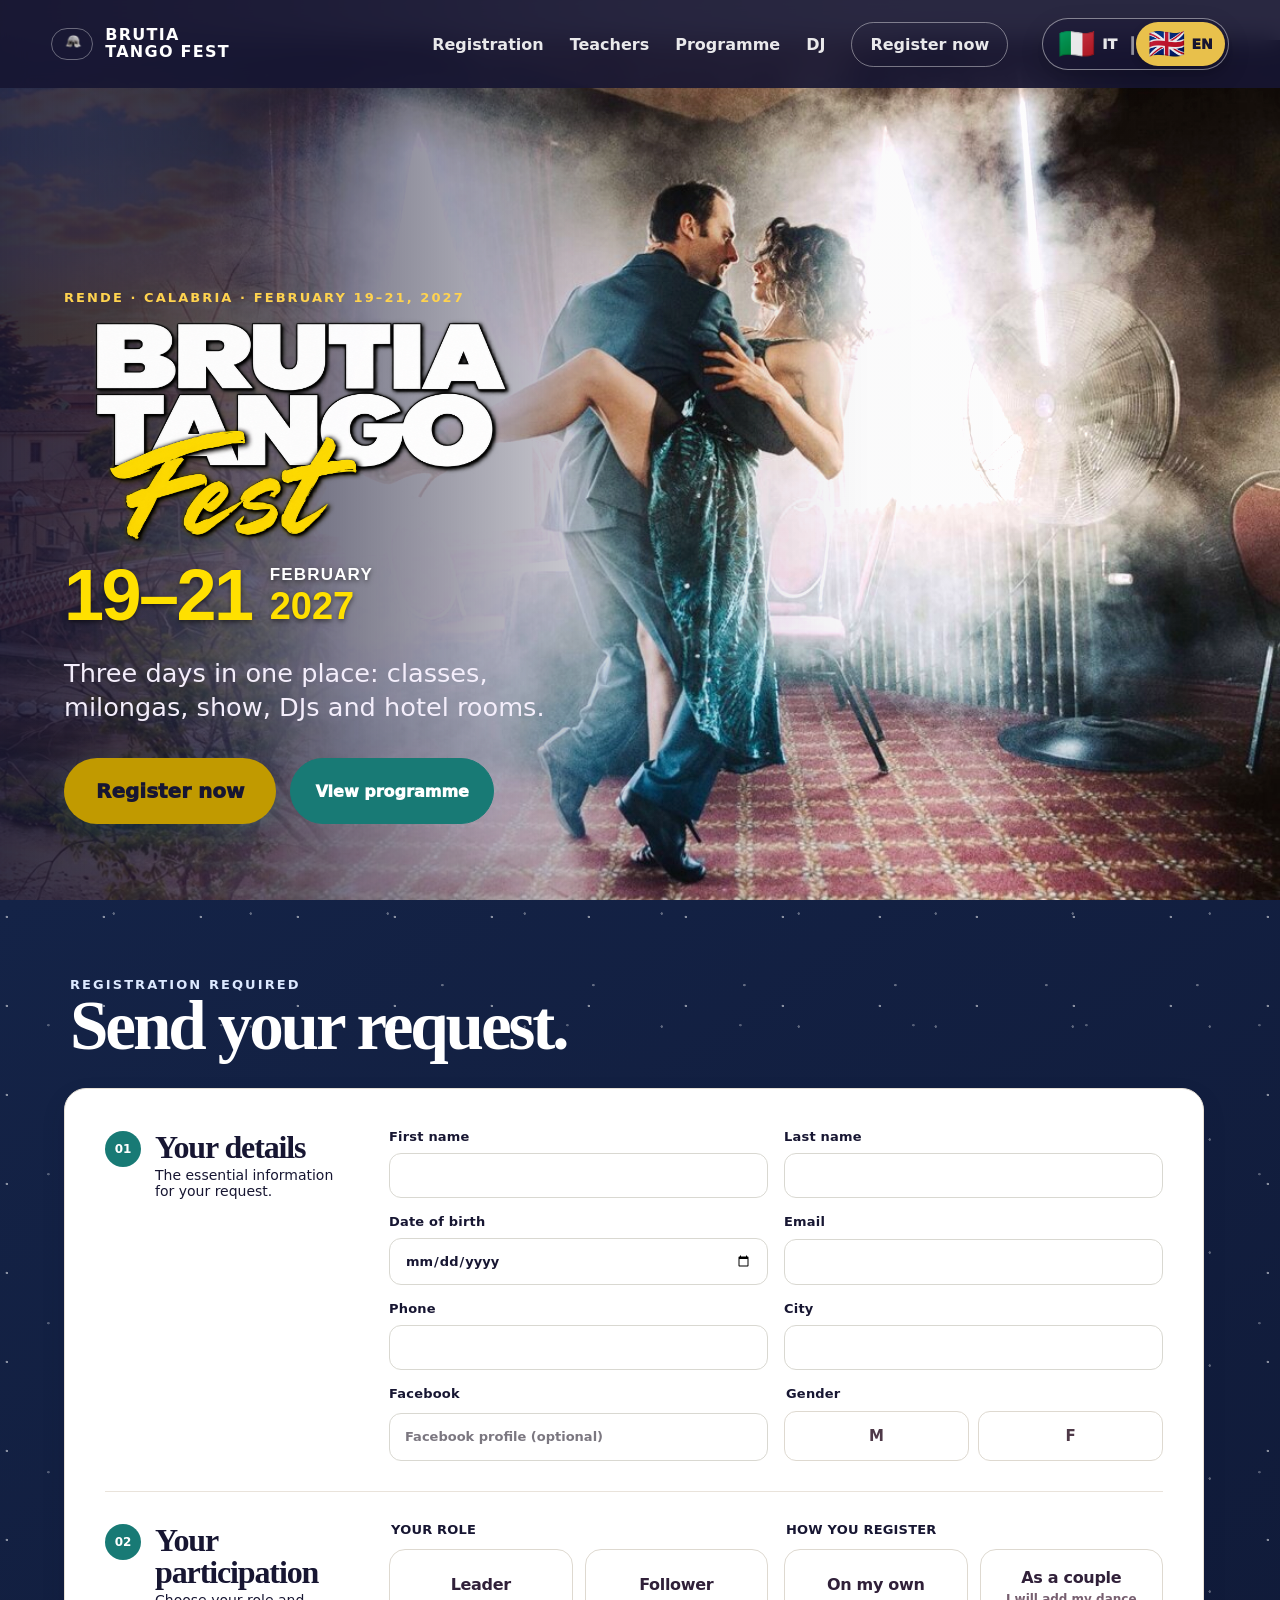
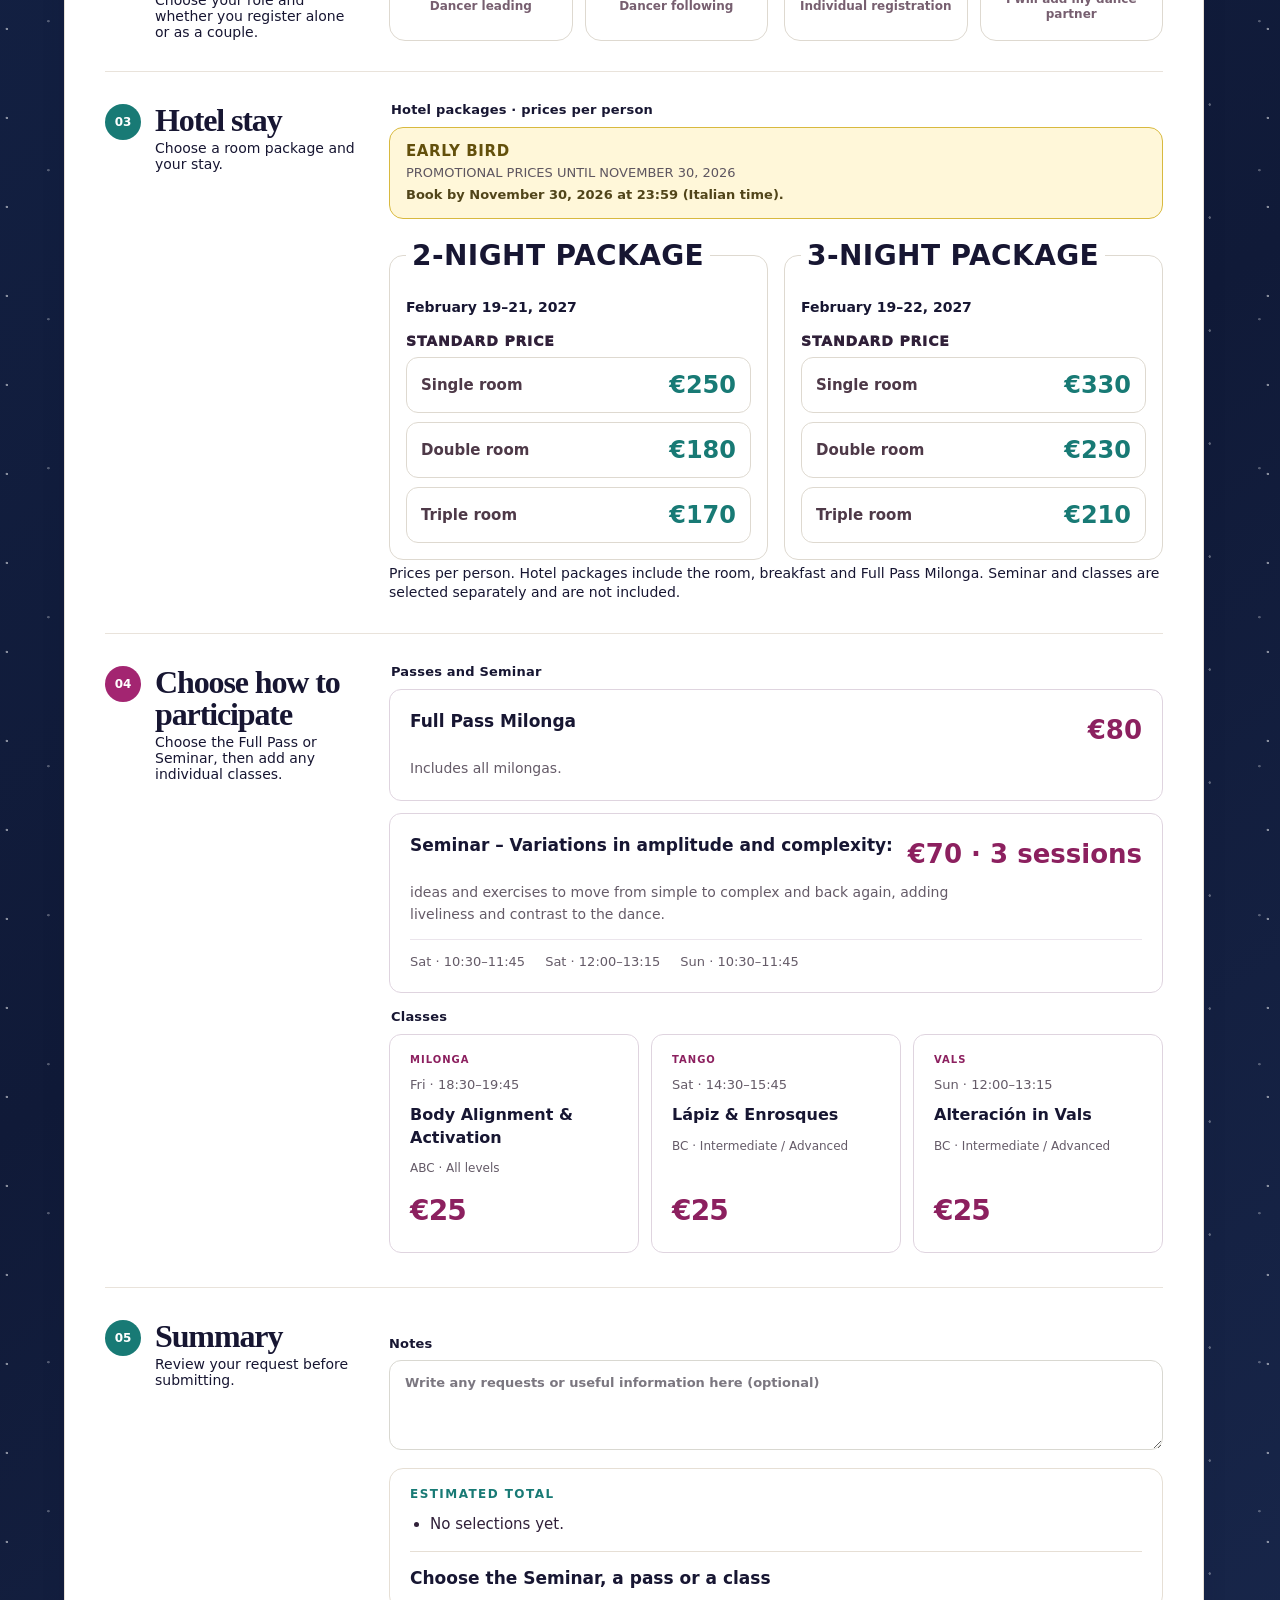
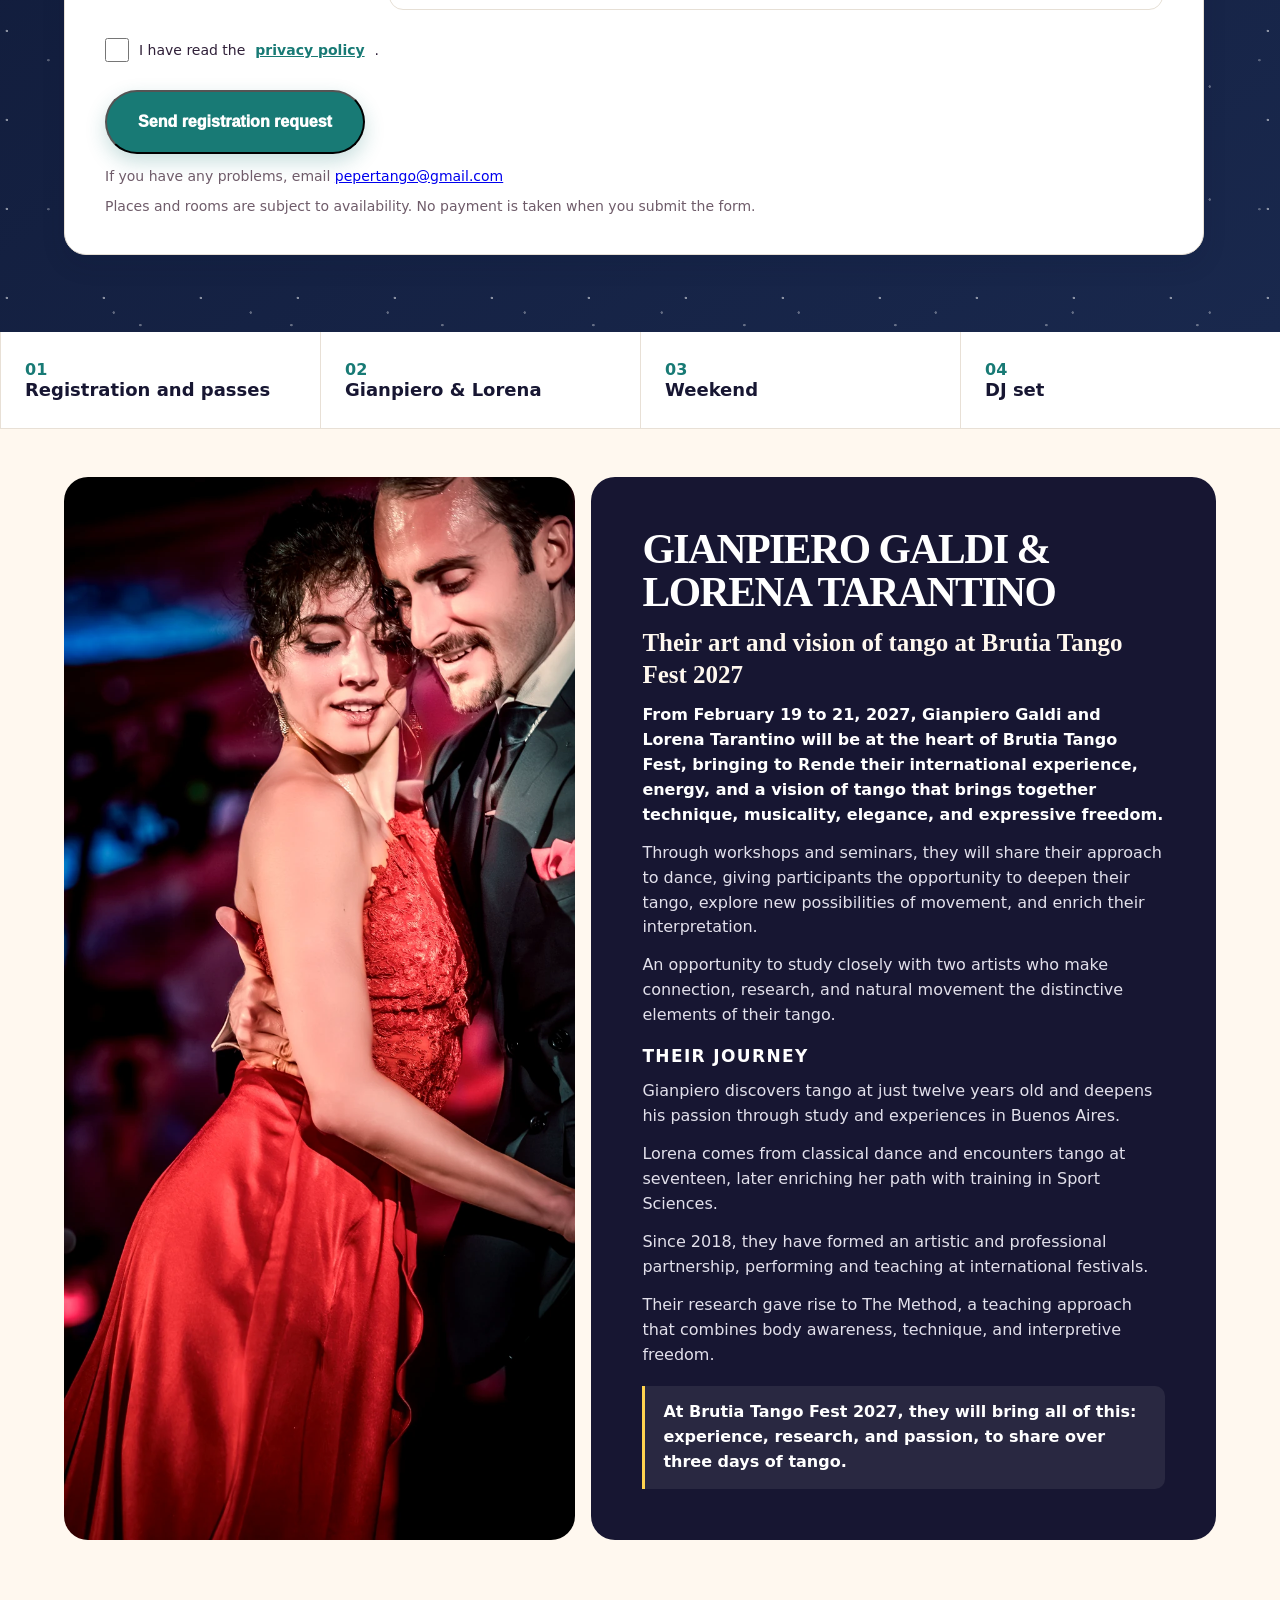
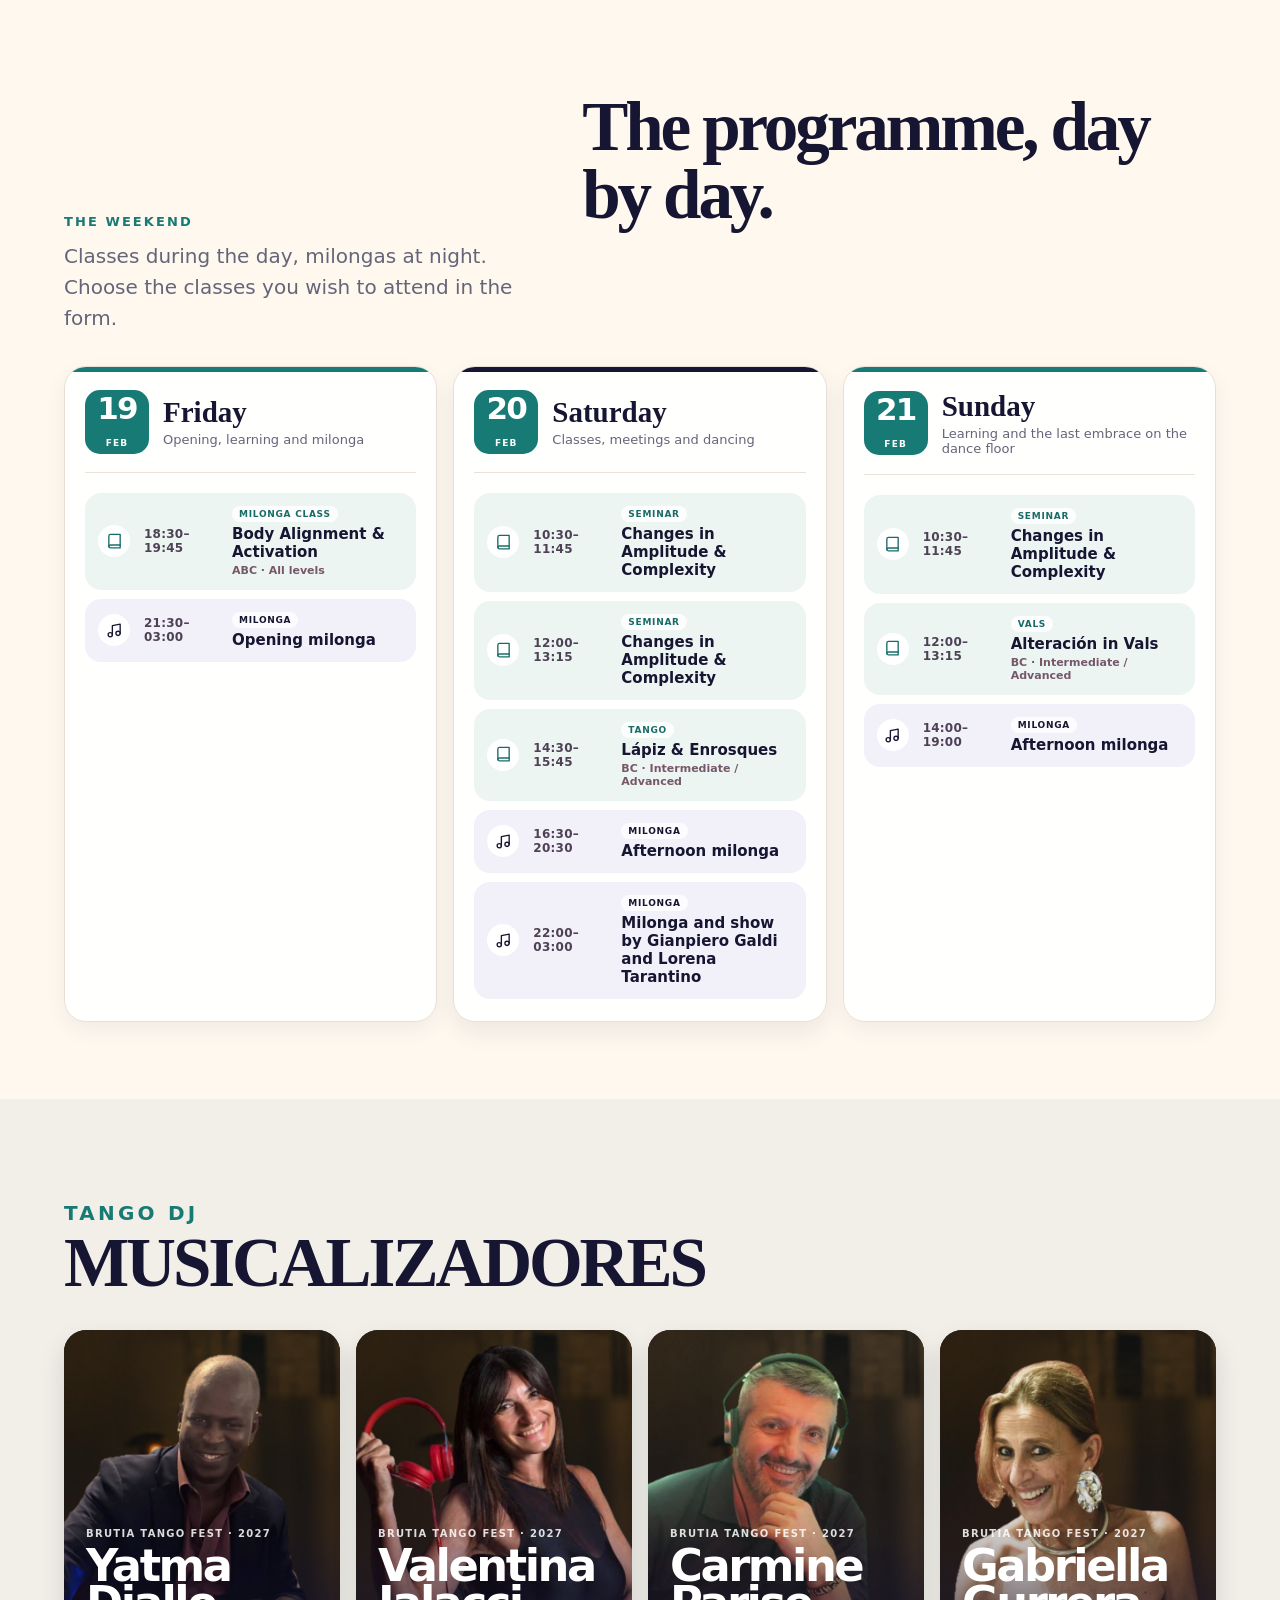
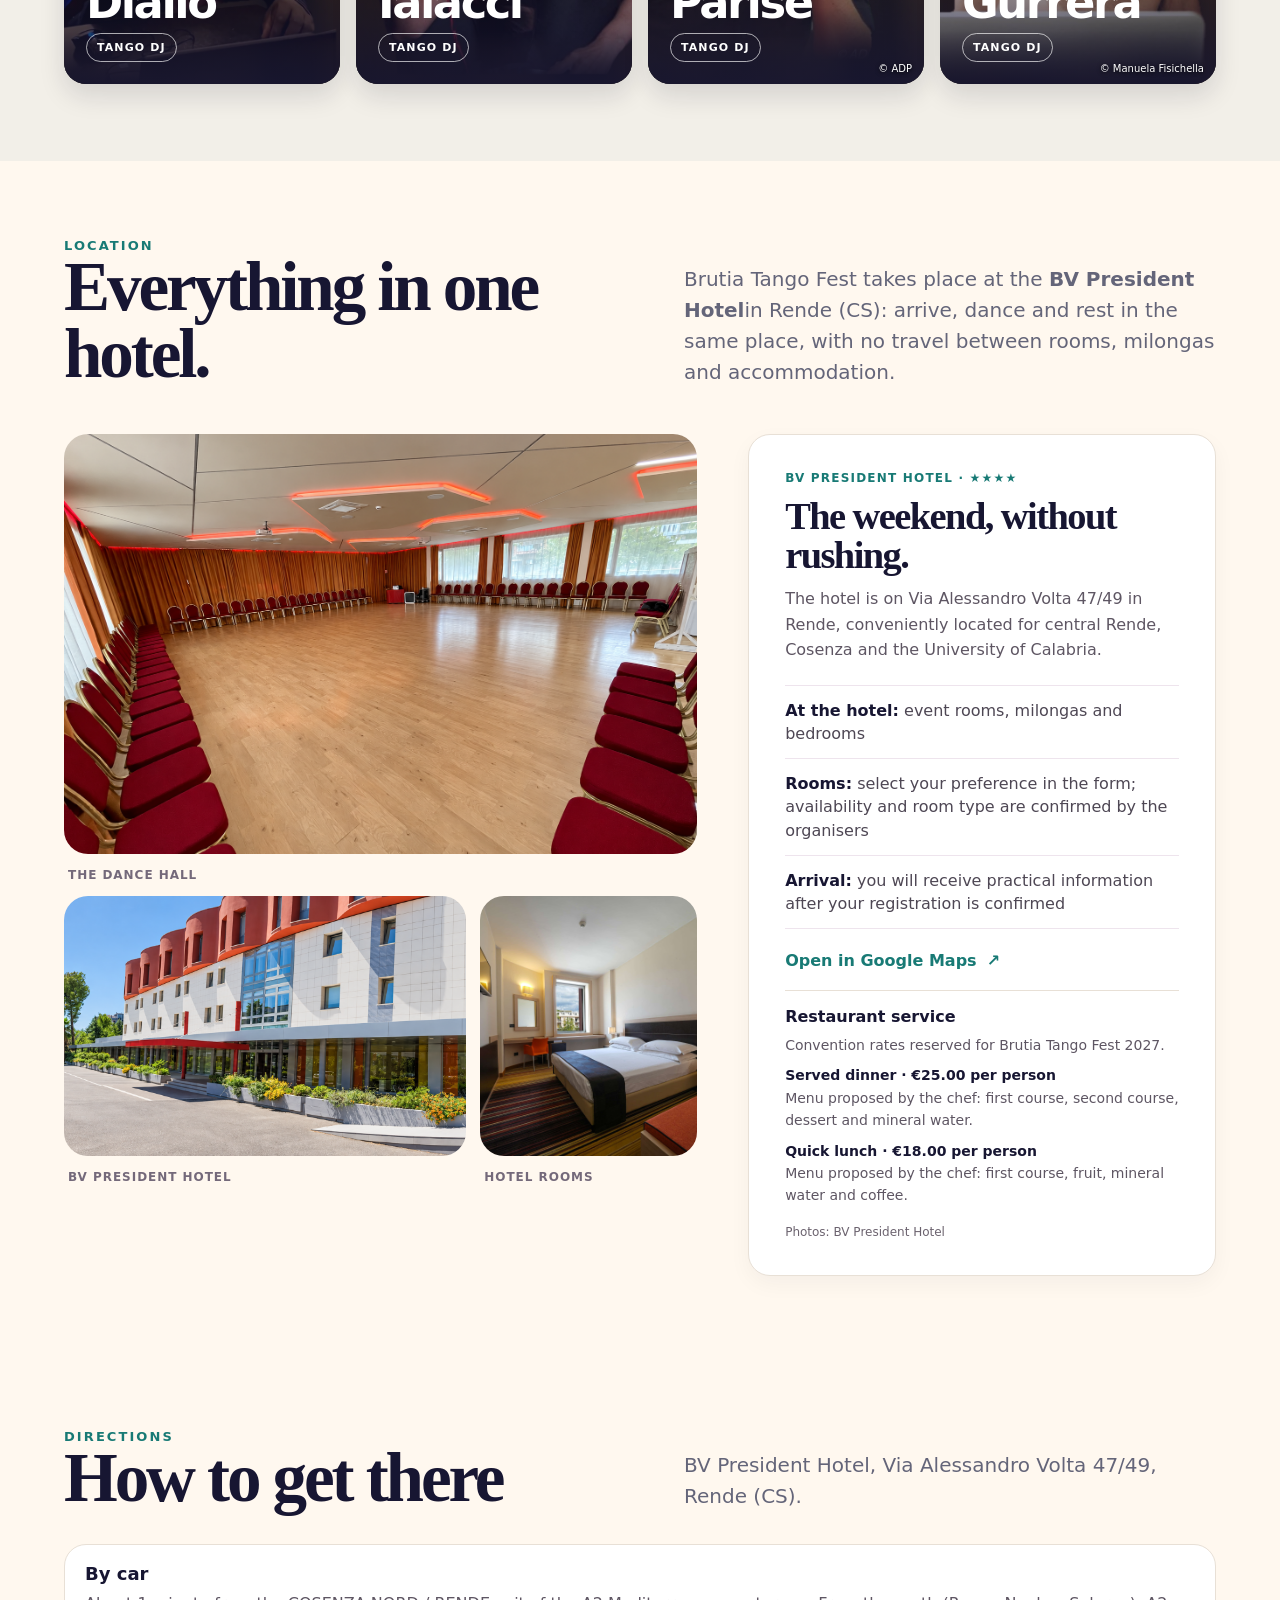
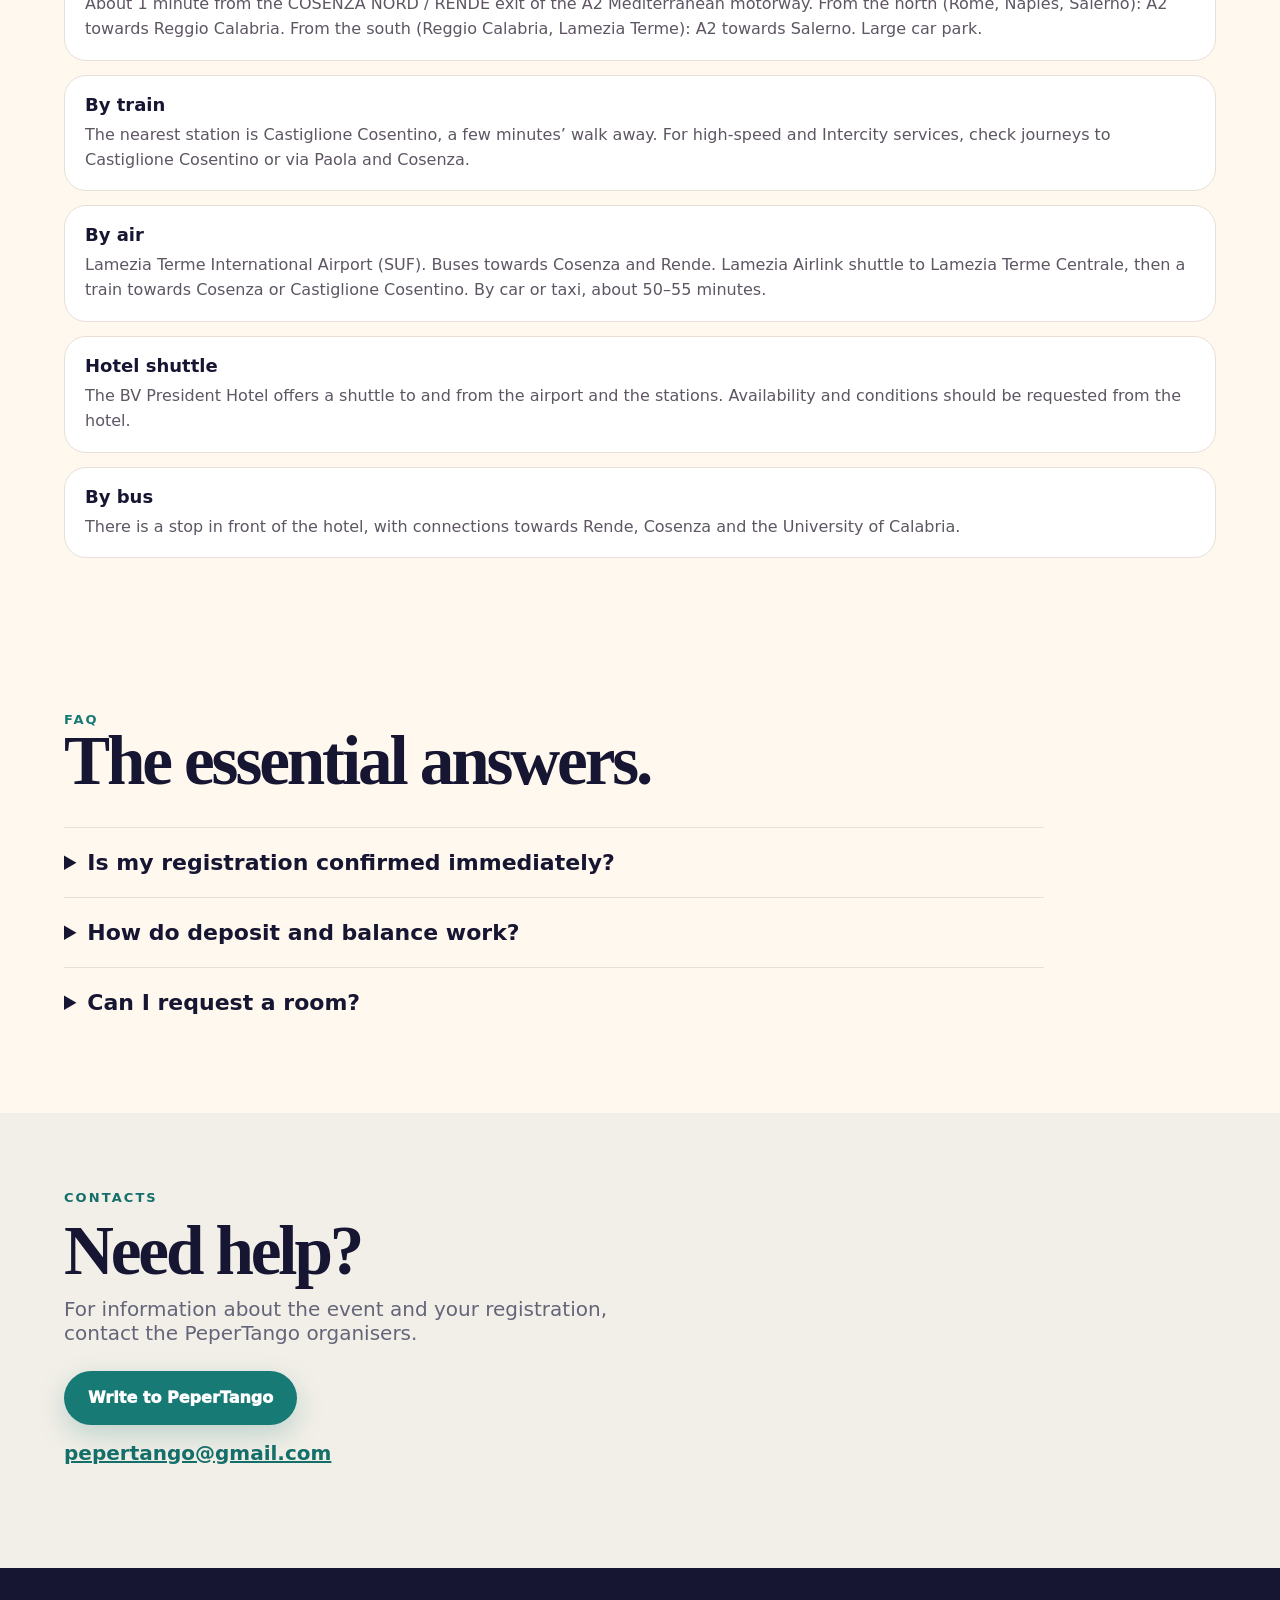
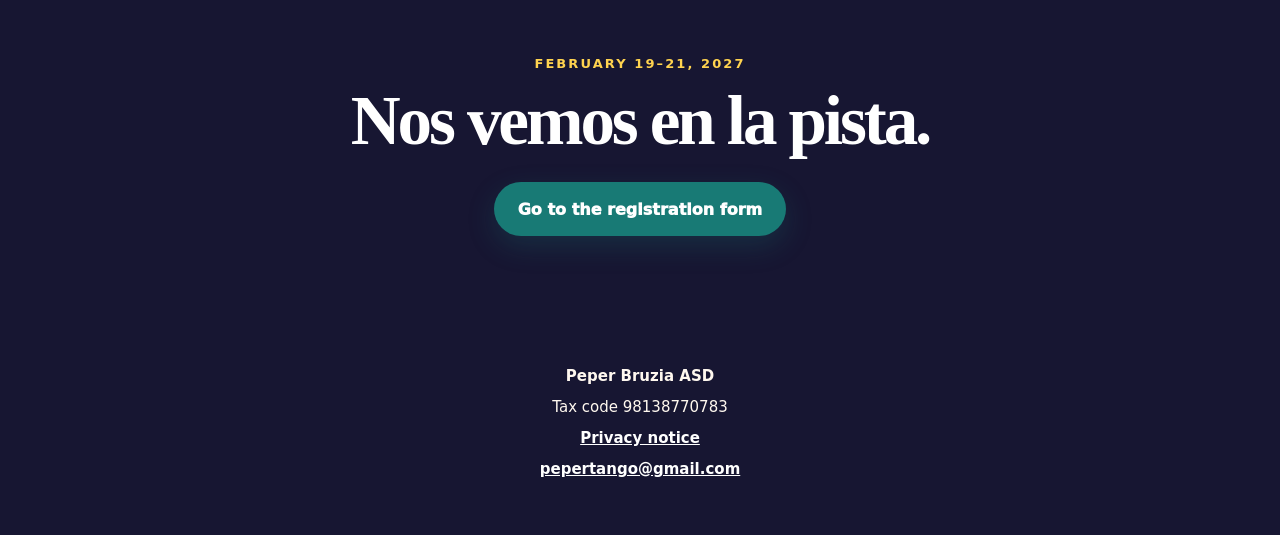
==== commit 9a49ce87: "Publish the approved Brutia Tango Fest 2027 corrections. Add the association footer, single contact " ====
--- a/en/index.html
+++ b/en/index.html
@@ -1,5 +1,5 @@
-<!DOCTYPE html><html lang="en"><head><meta charset="UTF-8"><meta name="viewport" content="width=device-width"><title>Brutia Tango Fest — February 19–21, 2027</title><meta name="description" content="Brutia Tango Fest: Argentine tango in Rende, Italy, from February 19 to 21, 2027. Gianpiero Galdi and Lorena Tarantino, milongas, classes and accommodation at the President Hotel."><link rel="canonical" href="https://brutiatangofest27.pepertango.com/en/"><meta property="og:type" content="website"><meta property="og:title" content="Brutia Tango Fest — February 19–21, 2027"><meta property="og:description" content="Three days of tango in Rende: milongas, classes and accommodation at the President Hotel."><meta property="og:image" content="https://brutiatangofest27.pepertango.com/brutia-assets/og.jpg"><meta name="twitter:card" content="summary_large_image"><link rel="icon" href="/brutia-assets/elmo-brutio.png"><link rel="stylesheet" href="/brutia-assets/mobile-photos-20261015.css"><script type="application/ld+json">{"@context":"https://schema.org","@type":"Event","@id":"https://brutiatangofest27.pepertango.com/#event","name":"Brutia Tango Fest 2027","url":"https://brutiatangofest27.pepertango.com/en/","description":"Three days in one venue: classes, milongas, shows, DJs and reserved hotel rooms.","startDate":"2027-02-19T18:30:00+01:00","endDate":"2027-02-21T19:00:00+01:00","eventAttendanceMode":"https://schema.org/OfflineEventAttendanceMode","eventStatus":"https://schema.org/EventScheduled","isAccessibleForFree":false,"location":{"@type":"Place","name":"BV President Hotel","address":{"@type":"PostalAddress","streetAddress":"Via Alessandro Volta 47/49","addressLocality":"Rende","addressRegion":"CS","addressCountry":"IT"}},"image":["https://brutiatangofest27.pepertango.com/brutia-assets/og.jpg"],"organizer":{"@type":"Organization","name":"PeperTango","url":"https://www.pepertango.com/"},"performer":[{"@type":"Person","name":"Gianpiero Galdi"},{"@type":"Person","name":"Lorena Tarantino"},{"@type":"Person","name":"Yatma Diallo"},{"@type":"Person","name":"Valentina Ialacci"},{"@type":"Person","name":"Carmine Parise"},{"@type":"Person","name":"Gabriella Gurrera"}],"offers":[{"@type":"Offer","name":"Full Pass Milonga","price":"80","priceCurrency":"EUR","url":"https://brutiatangofest27.pepertango.com/en/#registration-form","description":"Registration requests are subject to confirmation by the organisers.","availability":"https://schema.org/InStock","validFrom":"2026-10-15T20:00:00+02:00"},{"@type":"Offer","name":"Seminar — three sessions","price":"70","priceCurrency":"EUR","url":"https://brutiatangofest27.pepertango.com/en/#registration-form","description":"Registration requests are subject to confirmation by the organisers.","availability":"https://schema.org/InStock","validFrom":"2026-10-15T20:00:00+02:00"},{"@type":"Offer","name":"Milonga — Body Alignment & Activation","price":"25","priceCurrency":"EUR","url":"https://brutiatangofest27.pepertango.com/en/#registration-form","description":"Registration requests are subject to confirmation by the organisers.","availability":"https://schema.org/InStock","validFrom":"2026-10-15T20:00:00+02:00"},{"@type":"Offer","name":"Tango — Lápiz & Enrosques","price":"25","priceCurrency":"EUR","url":"https://brutiatangofest27.pepertango.com/en/#registration-form","description":"Registration requests are subject to confirmation by the organisers.","availability":"https://schema.org/InStock","validFrom":"2026-10-15T20:00:00+02:00"},{"@type":"Offer","name":"Vals — Alteración in Vals","price":"25","priceCurrency":"EUR","url":"https://brutiatangofest27.pepertango.com/en/#registration-form","description":"Registration requests are subject to confirmation by the organisers.","availability":"https://schema.org/InStock","validFrom":"2026-10-15T20:00:00+02:00"}]}</script><style>#btf-analytics-controls[data-astro-cid-fg2vtww3]{z-index:10000;pointer-events:none;color:#191919;font:14px/1.4 system-ui;position:fixed;bottom:12px;left:12px;right:12px}section[data-astro-cid-fg2vtww3]{pointer-events:auto;background:#fff;border:1px solid #ddd;border-radius:12px;max-width:540px;padding:14px;box-shadow:0 3px 18px #0002}p[data-astro-cid-fg2vtww3]{margin:0 0 10px}a[data-astro-cid-fg2vtww3]{color:#9d1765}button[data-astro-cid-fg2vtww3]{font:inherit;cursor:pointer;color:#831353;pointer-events:auto;background:#fff;border:1px solid #9d1765;border-radius:24px;padding:9px 16px}section[data-astro-cid-fg2vtww3] div[data-astro-cid-fg2vtww3]{gap:10px;display:flex}button[data-astro-cid-fg2vtww3]:focus-visible{outline-offset:3px;outline:3px solid #252525}[data-astro-cid-fg2vtww3][hidden]{display:none!important}html{scroll-behavior:smooth}body{min-width:320px;margin:0}*,:before,:after{box-sizing:border-box}img{max-width:100%}
-</style><link rel="stylesheet" href="/_astro/BrutiaFest.hero-27ab9de32b.css"><link rel="stylesheet" href="/brutia-assets/registration-cards-20261026.css"><link rel="stylesheet" href="/brutia-assets/homepage-lettering-20261026.css"><link rel="stylesheet" href="/brutia-assets/dj-lineup-20261102.css?v=20261104"></head><body><header class="site-nav" data-astro-cid-n4sz6m7g><a href="#top" class="brand" aria-label="Brutia Tango Fest, torna all’inizio" data-astro-cid-n4sz6m7g><img src="/brutia-assets/elmo-brutio.png" alt="Elmo brutio" data-astro-cid-n4sz6m7g><span data-astro-cid-n4sz6m7g>Brutia<br data-astro-cid-n4sz6m7g>Tango Fest</span></a><nav aria-label="Navigazione principale" data-astro-cid-n4sz6m7g><a href="#registration-form" data-astro-cid-n4sz6m7g>Iscrizione</a><a href="#maestri" data-astro-cid-n4sz6m7g>Maestri</a><a href="#programma" data-astro-cid-n4sz6m7g>Programma</a><a href="#dj" data-astro-cid-n4sz6m7g>DJ</a><a class="nav-cta" href="#registration-form" data-astro-cid-n4sz6m7g>Iscriviti ora</a><span class="language-switcher" aria-label="Language selector" data-astro-cid-n4sz6m7g><a data-language-link href="/" aria-label="Italiano" data-astro-cid-n4sz6m7g><span class="language-flag" aria-hidden="true" data-astro-cid-n4sz6m7g>🇮🇹</span><span data-astro-cid-n4sz6m7g>IT</span></a><span class="language-divider" aria-hidden="true" data-astro-cid-n4sz6m7g>|</span><a data-language-link class="active" aria-current="page" href="/en/" aria-label="English" data-astro-cid-n4sz6m7g><span class="language-flag" aria-hidden="true" data-astro-cid-n4sz6m7g>🇬🇧</span><span data-astro-cid-n4sz6m7g>EN</span></a></span></nav></header><main id="top" data-astro-cid-n4sz6m7g><section class="hero" data-astro-cid-n4sz6m7g><img class="hero-img" src="/brutia-assets/hero-sunset-composite-20261013.jpg" alt="Gianpiero Galdi e Lorena Tarantino in un passo di tango" data-astro-cid-n4sz6m7g><div class="hero-shade" data-astro-cid-n4sz6m7g></div><div class="hero-content" data-astro-cid-n4sz6m7g><p class="kicker" data-astro-cid-n4sz6m7g>Rende · Calabria · 19—21 febbraio 2027</p><h1 data-astro-cid-n4sz6m7g><img class="hero-wordmark" src="/brutia-assets/homepage-lettering-20261026.png" width="1774" height="887" alt="Brutia Tango Fest" fetchpriority="high" decoding="async" data-astro-cid-n4sz6m7g></h1><p class="hero-date"><span class="hero-date-range">19–21</span><span class="hero-date-detail"><span class="hero-date-month" lang="it">Febbraio</span><span class="hero-date-month" lang="en">February</span><strong>2027</strong></span></p><p class="lead" data-astro-cid-n4sz6m7g>Tre giorni nello stesso luogo: lezioni, milonghe, show, DJ e camere in allotment.</p><div class="hero-actions" data-astro-cid-n4sz6m7g><a class="btn primary" href="#registration-form" data-astro-cid-n4sz6m7g>Iscriviti ora</a><a class="btn ghost" href="#programma" data-astro-cid-n4sz6m7g>Vedi programma</a></div></div></section><section class="section registration-form" id="registration-form" data-astro-cid-n4sz6m7g><div class="section-head" data-astro-cid-n4sz6m7g><div data-astro-cid-n4sz6m7g><p class="kicker dark" data-astro-cid-n4sz6m7g>Iscrizione obbligatoria</p><h2 data-astro-cid-n4sz6m7g>Invia la tua richiesta.</h2></div></div><form name="brutia-iscrizione" method="post" action="https://script.google.com/macros/s/AKfycbxqhZUlsBqvT2Mk3oyQ7wVM3ZN_C7s2sprtl4zrTvplLwYQecTpa5o4LdqpSfXaWNgO4Q/exec" class="booking-form" data-astro-cid-n4sz6m7g><input type="hidden" name="form-name" value="brutia-iscrizione" data-astro-cid-n4sz6m7g><input type="hidden" name="lezioni_selezionate" id="selected-lessons" value="" data-astro-cid-n4sz6m7g><input type="hidden" name="browser_form" value="1" data-astro-cid-n4sz6m7g><input type="hidden" name="return_path" value="/en/grazie" data-astro-cid-n4sz6m7g><input type="hidden" name="payload" id="registration-payload" value="" data-astro-cid-n4sz6m7g><p class="hidden" data-astro-cid-n4sz6m7g><label data-astro-cid-n4sz6m7g>Non compilare questo campo <input name="company" tabindex="-1" autocomplete="off" data-astro-cid-n4sz6m7g></label></p><div class="registration-opening-notice" id="registration-opening-notice" hidden role="status" aria-live="polite" data-astro-cid-n4sz6m7g><span id="registration-opening-status" data-astro-cid-n4sz6m7g>Registration is not open yet.</span></div><section class="form-section" data-astro-cid-n4sz6m7g><div class="form-section-head" data-astro-cid-n4sz6m7g><span data-astro-cid-n4sz6m7g>01</span><div data-astro-cid-n4sz6m7g><h3 data-astro-cid-n4sz6m7g>I tuoi dati</h3><p data-astro-cid-n4sz6m7g>Le informazioni essenziali per la tua richiesta.</p></div></div><div class="form-grid" data-astro-cid-n4sz6m7g><label data-astro-cid-n4sz6m7g>Nome <input name="nome" autocomplete="given-name" required data-astro-cid-n4sz6m7g></label><label data-astro-cid-n4sz6m7g>Cognome <input name="cognome" autocomplete="family-name" required data-astro-cid-n4sz6m7g></label><label data-astro-cid-n4sz6m7g>Data di nascita <input name="data_nascita" type="date" required data-astro-cid-n4sz6m7g></label><label data-astro-cid-n4sz6m7g>Email <input name="email" type="email" autocomplete="email" required data-astro-cid-n4sz6m7g></label><label data-astro-cid-n4sz6m7g>Telefono <input name="telefono" type="tel" autocomplete="tel" required data-astro-cid-n4sz6m7g></label><label data-astro-cid-n4sz6m7g>Città <input name="citta" autocomplete="address-level2" required data-astro-cid-n4sz6m7g></label><label data-astro-cid-n4sz6m7g>Facebook <input name="facebook" type="text" placeholder="Profilo Facebook (facoltativo)" data-astro-cid-n4sz6m7g></label><fieldset class="choice-group" data-astro-cid-n4sz6m7g><legend data-astro-cid-n4sz6m7g>Genere</legend><div class="choice-row" data-astro-cid-n4sz6m7g><label data-astro-cid-n4sz6m7g><input name="genere" type="radio" value="M" required data-astro-cid-n4sz6m7g><span data-astro-cid-n4sz6m7g>M</span></label><label data-astro-cid-n4sz6m7g><input name="genere" type="radio" value="F" data-astro-cid-n4sz6m7g><span data-astro-cid-n4sz6m7g>F</span></label></div></fieldset></div></section><section class="form-section" data-astro-cid-n4sz6m7g><div class="form-section-head" data-astro-cid-n4sz6m7g><span data-astro-cid-n4sz6m7g>02</span><div data-astro-cid-n4sz6m7g><h3 data-astro-cid-n4sz6m7g>La tua partecipazione</h3><p data-astro-cid-n4sz6m7g>Indica il tuo ruolo e se ti iscrivi da solo/a o in coppia.</p></div></div><div class="form-grid" data-astro-cid-n4sz6m7g><fieldset class="choice-group participation-choice" data-astro-cid-n4sz6m7g><legend data-astro-cid-n4sz6m7g>YOUR ROLE</legend><div class="choice-row" data-astro-cid-n4sz6m7g><label data-astro-cid-n4sz6m7g><input name="ruolo" type="radio" value="Leader" required data-astro-cid-n4sz6m7g><span data-astro-cid-n4sz6m7g><b data-astro-cid-n4sz6m7g>Leader</b><small data-astro-cid-n4sz6m7g>Dancer leading</small></span></label><label data-astro-cid-n4sz6m7g><input name="ruolo" type="radio" value="Follower" data-astro-cid-n4sz6m7g><span data-astro-cid-n4sz6m7g><b data-astro-cid-n4sz6m7g>Follower</b><small data-astro-cid-n4sz6m7g>Dancer following</small></span></label></div></fieldset><fieldset class="choice-group participation-choice" data-astro-cid-n4sz6m7g><legend data-astro-cid-n4sz6m7g>HOW YOU REGISTER</legend><div class="choice-row" data-astro-cid-n4sz6m7g><label data-astro-cid-n4sz6m7g><input name="tipo_iscrizione" type="radio" value="singola" required data-astro-cid-n4sz6m7g><span data-astro-cid-n4sz6m7g><b data-astro-cid-n4sz6m7g>On my own</b><small data-astro-cid-n4sz6m7g>Individual registration</small></span></label><label data-astro-cid-n4sz6m7g><input name="tipo_iscrizione" type="radio" value="coppia" data-astro-cid-n4sz6m7g><span data-astro-cid-n4sz6m7g><b data-astro-cid-n4sz6m7g>As a couple</b><small data-astro-cid-n4sz6m7g>I will add my dance partner</small></span></label></div></fieldset><label class="partner-field" hidden data-astro-cid-n4sz6m7g>Dance partner <input name="partner_ballo" id="dance-partner" autocomplete="name" disabled data-astro-cid-n4sz6m7g></label></div></section><section class="form-section" data-astro-cid-n4sz6m7g><div class="form-section-head" data-astro-cid-n4sz6m7g><span data-astro-cid-n4sz6m7g>03</span><div data-astro-cid-n4sz6m7g><h3 data-astro-cid-n4sz6m7g>Hotel stay</h3><p data-astro-cid-n4sz6m7g>Choose a room package and your stay.</p></div></div><div class="form-grid" data-astro-cid-n4sz6m7g><fieldset class="choice-group full" data-astro-cid-n4sz6m7g><legend data-astro-cid-n4sz6m7g>Hotel packages · prices per person</legend><div class="hotel-offer-notice" data-astro-cid-n4sz6m7g><strong data-astro-cid-n4sz6m7g>EARLY BIRD</strong><span data-astro-cid-n4sz6m7g>PROMOTIONAL PRICES UNTIL NOVEMBER 30, 2026</span><small data-astro-cid-n4sz6m7g>Book by November 30, 2026 at 23:59 (Italian time).</small></div><fieldset class="choice-group full no-room-choice" hidden style="display: none" aria-label="No hotel stay" data-astro-cid-n4sz6m7g><div class="choice-cards room-cards" data-astro-cid-n4sz6m7g><label data-astro-cid-n4sz6m7g><input name="camera" type="radio" value="Nessuna richiesta" checked data-astro-cid-n4sz6m7g><span data-astro-cid-n4sz6m7g><b data-astro-cid-n4sz6m7g>No room request</b><small data-astro-cid-n4sz6m7g>Full Pass Milonga — €80</small><small data-astro-cid-n4sz6m7g>Includes all milongas.</small></span></label></div></fieldset><div class="hotel-stay-cards" data-astro-cid-n4sz6m7g><fieldset class="hotel-stay-card" data-astro-cid-n4sz6m7g><legend data-astro-cid-n4sz6m7g>2-NIGHT PACKAGE</legend><p class="hotel-stay-dates" data-astro-cid-n4sz6m7g>February 19–21, 2027</p><div class="hotel-price-tier" data-price-tier="early" data-astro-cid-n4sz6m7g><h4 data-astro-cid-n4sz6m7g>EARLY BIRD</h4><div class="choice-cards room-cards hotel-package-options" data-astro-cid-n4sz6m7g><label class="hotel-package-card" data-astro-cid-n4sz6m7g><input class="hotel-package-choice" name="camera" type="radio" value="Singola" data-hotel-nights="2" data-price-tier="early" data-package-price="220" data-astro-cid-n4sz6m7g><span data-astro-cid-n4sz6m7g><b data-astro-cid-n4sz6m7g>Single room</b><strong data-astro-cid-n4sz6m7g>€220</strong></span></label><label class="hotel-package-card" data-astro-cid-n4sz6m7g><input class="hotel-package-choice" name="camera" type="radio" value="Doppia" data-hotel-nights="2" data-price-tier="early" data-package-price="150" data-astro-cid-n4sz6m7g><span data-astro-cid-n4sz6m7g><b data-astro-cid-n4sz6m7g>Double room</b><strong data-astro-cid-n4sz6m7g>€150</strong></span></label><label class="hotel-package-card" data-astro-cid-n4sz6m7g><input class="hotel-package-choice" name="camera" type="radio" value="Tripla" data-hotel-nights="2" data-price-tier="early" data-package-price="140" data-astro-cid-n4sz6m7g><span data-astro-cid-n4sz6m7g><b data-astro-cid-n4sz6m7g>Triple room</b><strong data-astro-cid-n4sz6m7g>€140</strong></span></label></div></div><div class="hotel-price-tier" data-price-tier="standard" data-astro-cid-n4sz6m7g><h4 data-astro-cid-n4sz6m7g>STANDARD PRICE</h4><div class="choice-cards room-cards hotel-package-options" data-astro-cid-n4sz6m7g><label class="hotel-package-card" data-astro-cid-n4sz6m7g><input class="hotel-package-choice" name="camera" type="radio" value="Singola" data-hotel-nights="2" data-price-tier="standard" data-package-price="250" data-astro-cid-n4sz6m7g><span data-astro-cid-n4sz6m7g><b data-astro-cid-n4sz6m7g>Single room</b><strong data-astro-cid-n4sz6m7g>€250</strong></span></label><label class="hotel-package-card" data-astro-cid-n4sz6m7g><input class="hotel-package-choice" name="camera" type="radio" value="Doppia" data-hotel-nights="2" data-price-tier="standard" data-package-price="180" data-astro-cid-n4sz6m7g><span data-astro-cid-n4sz6m7g><b data-astro-cid-n4sz6m7g>Double room</b><strong data-astro-cid-n4sz6m7g>€180</strong></span></label><label class="hotel-package-card" data-astro-cid-n4sz6m7g><input class="hotel-package-choice" name="camera" type="radio" value="Tripla" data-hotel-nights="2" data-price-tier="standard" data-package-price="170" data-astro-cid-n4sz6m7g><span data-astro-cid-n4sz6m7g><b data-astro-cid-n4sz6m7g>Triple room</b><strong data-astro-cid-n4sz6m7g>€170</strong></span></label></div></div></fieldset><fieldset class="hotel-stay-card" data-astro-cid-n4sz6m7g><legend data-astro-cid-n4sz6m7g>3-NIGHT PACKAGE</legend><p class="hotel-stay-dates" data-astro-cid-n4sz6m7g>February 19–22, 2027</p><div class="hotel-price-tier" data-price-tier="early" data-astro-cid-n4sz6m7g><h4 data-astro-cid-n4sz6m7g>EARLY BIRD</h4><div class="choice-cards room-cards hotel-package-options" data-astro-cid-n4sz6m7g><label class="hotel-package-card" data-astro-cid-n4sz6m7g><input class="hotel-package-choice" name="camera" type="radio" value="Singola" data-hotel-nights="3" data-price-tier="early" data-package-price="300" data-astro-cid-n4sz6m7g><span data-astro-cid-n4sz6m7g><b data-astro-cid-n4sz6m7g>Single room</b><strong data-astro-cid-n4sz6m7g>€300</strong></span></label><label class="hotel-package-card" data-astro-cid-n4sz6m7g><input class="hotel-package-choice" name="camera" type="radio" value="Doppia" data-hotel-nights="3" data-price-tier="early" data-package-price="200" data-astro-cid-n4sz6m7g><span data-astro-cid-n4sz6m7g><b data-astro-cid-n4sz6m7g>Double room</b><strong data-astro-cid-n4sz6m7g>€200</strong></span></label><label class="hotel-package-card" data-astro-cid-n4sz6m7g><input class="hotel-package-choice" name="camera" type="radio" value="Tripla" data-hotel-nights="3" data-price-tier="early" data-package-price="180" data-astro-cid-n4sz6m7g><span data-astro-cid-n4sz6m7g><b data-astro-cid-n4sz6m7g>Triple room</b><strong data-astro-cid-n4sz6m7g>€180</strong></span></label></div></div><div class="hotel-price-tier" data-price-tier="standard" data-astro-cid-n4sz6m7g><h4 data-astro-cid-n4sz6m7g>STANDARD PRICE</h4><div class="choice-cards room-cards hotel-package-options" data-astro-cid-n4sz6m7g><label class="hotel-package-card" data-astro-cid-n4sz6m7g><input class="hotel-package-choice" name="camera" type="radio" value="Singola" data-hotel-nights="3" data-price-tier="standard" data-package-price="330" data-astro-cid-n4sz6m7g><span data-astro-cid-n4sz6m7g><b data-astro-cid-n4sz6m7g>Single room</b><strong data-astro-cid-n4sz6m7g>€330</strong></span></label><label class="hotel-package-card" data-astro-cid-n4sz6m7g><input class="hotel-package-choice" name="camera" type="radio" value="Doppia" data-hotel-nights="3" data-price-tier="standard" data-package-price="230" data-astro-cid-n4sz6m7g><span data-astro-cid-n4sz6m7g><b data-astro-cid-n4sz6m7g>Double room</b><strong data-astro-cid-n4sz6m7g>€230</strong></span></label><label class="hotel-package-card" data-astro-cid-n4sz6m7g><input class="hotel-package-choice" name="camera" type="radio" value="Tripla" data-hotel-nights="3" data-price-tier="standard" data-package-price="210" data-astro-cid-n4sz6m7g><span data-astro-cid-n4sz6m7g><b data-astro-cid-n4sz6m7g>Triple room</b><strong data-astro-cid-n4sz6m7g>€210</strong></span></label></div></div></fieldset></div><p class="hotel-pricing-note" data-astro-cid-n4sz6m7g>Prices per person. Hotel packages include the room, breakfast and Full Pass Milonga. Seminar and classes are selected separately and are not included.</p></fieldset><fieldset class="hotel-dates-field full" hidden data-astro-cid-n4sz6m7g><legend data-astro-cid-n4sz6m7g>Stay dates</legend><input name="data_arrivo" type="hidden" value="2027-02-19" disabled data-astro-cid-n4sz6m7g><input name="data_partenza" type="hidden" value="2027-02-21" disabled data-astro-cid-n4sz6m7g><small class="date-help" data-astro-cid-n4sz6m7g>Arrival: February 19, 2027. Departure depends on the selected 2- or 3-night package.</small><p id="hotel-date-error" role="alert" data-astro-cid-n4sz6m7g></p></fieldset><fieldset class="choice-group full sharing-field" data-astro-cid-n4sz6m7g><legend data-astro-cid-n4sz6m7g>Room sharing</legend><div class="choice-cards" data-astro-cid-n4sz6m7g><label data-astro-cid-n4sz6m7g><input name="condivisione" type="radio" value="Compagno/a di camera" data-astro-cid-n4sz6m7g><span data-astro-cid-n4sz6m7g>I have a roommate</span></label><label data-astro-cid-n4sz6m7g><input name="condivisione" type="radio" value="Cerco compagno/a di camera" data-astro-cid-n4sz6m7g><span data-astro-cid-n4sz6m7g>I am looking for a roommate</span></label></div></fieldset><label class="room-partner-field" hidden data-astro-cid-n4sz6m7g>Roommate name <input name="partner_camera" id="room-partner" autocomplete="name" disabled data-astro-cid-n4sz6m7g></label><label class="room-partner-second-field" hidden data-astro-cid-n4sz6m7g>Second roommate name <input name="partner_camera_2" id="room-partner-2" autocomplete="name" disabled data-astro-cid-n4sz6m7g></label></div></section><section class="form-section participation-section" data-astro-cid-n4sz6m7g><div class="form-section-head" data-astro-cid-n4sz6m7g><span data-astro-cid-n4sz6m7g>04</span><div data-astro-cid-n4sz6m7g><h3 data-astro-cid-n4sz6m7g>Choose how to participate</h3><p data-astro-cid-n4sz6m7g>Choose the Full Pass or Seminar, then add any individual classes.</p></div></div><div class="form-grid" data-astro-cid-n4sz6m7g><fieldset class="choice-group full" data-astro-cid-n4sz6m7g><legend data-astro-cid-n4sz6m7g>Passes and Seminar</legend><div class="choice-cards package-cards" data-astro-cid-n4sz6m7g><label data-astro-cid-n4sz6m7g><input name="pacchetto" type="checkbox" value="Full Pass Milonga" data-price="80" data-astro-cid-n4sz6m7g><span data-astro-cid-n4sz6m7g><b data-astro-cid-n4sz6m7g>Full Pass Milonga</b><small data-astro-cid-n4sz6m7g>€80</small><small data-astro-cid-n4sz6m7g>Includes all milongas.</small></span></label><label class="seminar-package-card" data-astro-cid-n4sz6m7g><input name="pacchetto" type="checkbox" value="Seminario" data-price="70" data-astro-cid-n4sz6m7g><span data-astro-cid-n4sz6m7g><b data-astro-cid-n4sz6m7g>Seminario – Variazioni di ampiezza e complessità:</b><small data-astro-cid-n4sz6m7g>idee ed esercizi per passare dal semplice al complesso e viceversa, dando vivacità e contrasto al ballo.</small><small data-astro-cid-n4sz6m7g>€70 · 3 incontri</small><em class="seminar-schedule" data-astro-cid-n4sz6m7g><span data-astro-cid-n4sz6m7g>Sab · 10:30–11:45</span><span data-astro-cid-n4sz6m7g>Sab · 12:00–13:15</span><span data-astro-cid-n4sz6m7g>Dom · 10:30–11:45</span></em></span></label></div></fieldset><fieldset class="choice-group full lesson-choice-field" data-astro-cid-n4sz6m7g><legend data-astro-cid-n4sz6m7g>Lezioni</legend><div class="choice-cards lesson-cards" data-astro-cid-n4sz6m7g><label data-astro-cid-n4sz6m7g><input name="lezioni" type="checkbox" value="Venerdì 18:30–19:45 · Milonga: Body Alignment &amp; Activation · ABC" data-astro-cid-n4sz6m7g><span data-astro-cid-n4sz6m7g><small class="lesson-time" data-astro-cid-n4sz6m7g>Ven · 18:30–19:45</small><i class="lesson-kind milonga-kind" data-astro-cid-n4sz6m7g>Milonga</i><b data-astro-cid-n4sz6m7g>Body Alignment &amp; Activation</b><em class="lesson-level" data-astro-cid-n4sz6m7g>ABC · Tutti i livelli</em><em class="lesson-price" data-astro-cid-n4sz6m7g>€25</em></span></label><label data-astro-cid-n4sz6m7g><input name="lezioni" type="checkbox" value="Sabato 14:30–15:45 · Tango: Lápiz &amp; Enrosques · BC" data-astro-cid-n4sz6m7g><span data-astro-cid-n4sz6m7g><small class="lesson-time" data-astro-cid-n4sz6m7g>Sab · 14:30–15:45</small><i class="lesson-kind tango-kind" data-astro-cid-n4sz6m7g>Tango</i><b data-astro-cid-n4sz6m7g>Lápiz &amp; Enrosques</b><em class="lesson-level" data-astro-cid-n4sz6m7g>BC · Intermedio / Avanzato</em><em class="lesson-price" data-astro-cid-n4sz6m7g>€25</em></span></label><label data-astro-cid-n4sz6m7g><input name="lezioni" type="checkbox" value="Domenica 12:00–13:15 · Vals: Alteración in Vals · BC" data-astro-cid-n4sz6m7g><span data-astro-cid-n4sz6m7g><small class="lesson-time" data-astro-cid-n4sz6m7g>Dom · 12:00–13:15</small><i class="lesson-kind vals-kind" data-astro-cid-n4sz6m7g>Vals</i><b data-astro-cid-n4sz6m7g>Alteración in Vals</b><em class="lesson-level" data-astro-cid-n4sz6m7g>BC · Intermedio / Avanzato</em><em class="lesson-price" data-astro-cid-n4sz6m7g>€25</em></span></label></div><p id="registration-choice-error" role="alert" data-astro-cid-n4sz6m7g></p></fieldset></div></section><section class="form-section" data-astro-cid-n4sz6m7g><div class="form-section-head" data-astro-cid-n4sz6m7g><span data-astro-cid-n4sz6m7g>05</span><div data-astro-cid-n4sz6m7g><h3 data-astro-cid-n4sz6m7g>Riepilogo</h3><p data-astro-cid-n4sz6m7g>Controlla la richiesta prima di inviarla.</p></div></div><label class="wide" data-astro-cid-n4sz6m7g>Note <textarea name="note" rows="4" placeholder="Scrivi qui eventuali richieste o informazioni utili (facoltativo)" data-astro-cid-n4sz6m7g></textarea></label><aside class="booking-total" aria-live="polite" data-astro-cid-n4sz6m7g><span data-astro-cid-n4sz6m7g>Totale stimato</span><ul id="total-detail" data-astro-cid-n4sz6m7g><li data-astro-cid-n4sz6m7g>Nessuna selezione.</li></ul><strong id="total-amount" data-astro-cid-n4sz6m7g>Scegli il seminario, un pass o una lezione</strong></aside></section><div class="form-final" data-astro-cid-n4sz6m7g><label class="consent" data-astro-cid-n4sz6m7g><input name="privacy" type="checkbox" required data-astro-cid-n4sz6m7g> Ho letto l’<a href="/en/privacy" data-astro-cid-n4sz6m7g>informativa privacy</a>.</label><button class="btn primary" type="submit" data-astro-cid-n4sz6m7g>Send registration request</button><p class="form-note" data-astro-cid-n4sz6m7g>If you have any problems, email <a href="mailto:pepertango@gmail.com" data-astro-cid-n4sz6m7g>pepertango@gmail.com</a></p><p class="form-note" data-astro-cid-n4sz6m7g>Posti e camere sono soggetti a disponibilità. Non viene addebitato alcun importo con l’invio del modulo.</p></div></form></section><section class="quick" aria-label="Accessi rapidi" data-astro-cid-n4sz6m7g><a href="#registration-form" data-astro-cid-n4sz6m7g><b data-astro-cid-n4sz6m7g>01</b><span data-astro-cid-n4sz6m7g>Modulo e pass</span></a><a href="#maestri" data-astro-cid-n4sz6m7g><b data-astro-cid-n4sz6m7g>02</b><span data-astro-cid-n4sz6m7g>Gianpiero & Lorena</span></a><a href="#programma" data-astro-cid-n4sz6m7g><b data-astro-cid-n4sz6m7g>03</b><span data-astro-cid-n4sz6m7g>Weekend</span></a><a href="#dj" data-astro-cid-n4sz6m7g><b data-astro-cid-n4sz6m7g>04</b><span data-astro-cid-n4sz6m7g>DJ set</span></a></section><section class="section maestros" id="maestri" data-astro-cid-n4sz6m7g><div class="portrait" data-astro-cid-n4sz6m7g><img src="/brutia-assets/coppia-ritratto.webp" alt="Gianpiero Galdi e Lorena Tarantino" data-astro-cid-n4sz6m7g></div><div class="copy-block maestros-copy" data-astro-cid-n4sz6m7g><h2 data-astro-cid-n4sz6m7g>GIANPIERO GALDI &amp; LORENA TARANTINO</h2><p class="maestros-subtitle" data-astro-cid-n4sz6m7g>La loro arte e la loro visione del tango al Brutia Tango Fest 2027</p><p class="maestros-lead" data-astro-cid-n4sz6m7g>Dal 19 al 21 febbraio 2027, Gianpiero Galdi e Lorena Tarantino saranno protagonisti del Brutia Tango Fest, portando a Rende la loro esperienza internazionale, la loro energia e una visione del tango che unisce tecnica, musicalità, eleganza e libertà espressiva.</p><p data-astro-cid-n4sz6m7g>Attraverso workshop e seminari, condivideranno il loro approccio alla danza, offrendo ai partecipanti l'opportunità di approfondire il proprio tango, esplorare nuove possibilità di movimento e arricchire la propria interpretazione.</p><p data-astro-cid-n4sz6m7g>Un'occasione per studiare da vicino con due artisti che fanno della connessione, della ricerca e della naturalezza del movimento gli elementi distintivi del loro tango.</p><h3 class="maestros-journey-title" data-astro-cid-n4sz6m7g>IL LORO PERCORSO</h3><p data-astro-cid-n4sz6m7g>Gianpiero scopre il tango a soli dodici anni e approfondisce la sua passione attraverso lo studio e le esperienze a Buenos Aires.</p><p data-astro-cid-n4sz6m7g>Lorena proviene dalla danza classica e incontra il tango a diciassette anni, arricchendo successivamente il proprio percorso con una formazione in Scienze Motorie.</p><p data-astro-cid-n4sz6m7g>Dal 2018 formano una coppia artistica e professionale, esibendosi e insegnando nei festival internazionali.</p><p data-astro-cid-n4sz6m7g>Dalla loro ricerca nasce The Method, un approccio didattico che combina consapevolezza corporea, tecnica e libertà interpretativa.</p><p class="maestros-conclusion" data-astro-cid-n4sz6m7g>Al Brutia Tango Fest 2027 porteranno tutto questo: esperienza, ricerca e passione, da condividere attraverso tre giorni di tango.</p></div></section><section class="section schedule" id="programma" data-astro-cid-n4sz6m7g><div class="section-head" data-astro-cid-n4sz6m7g><p class="kicker dark" data-astro-cid-n4sz6m7g>Il weekend</p><h2 data-astro-cid-n4sz6m7g>Il programma, giorno per giorno.</h2><p data-astro-cid-n4sz6m7g>Lezioni di giorno, milonghe la sera. Scegli dal modulo le lezioni a cui vuoi partecipare.</p></div><div class="schedule-grid" data-astro-cid-n4sz6m7g><article tabindex="0" data-astro-cid-n4sz6m7g><header data-astro-cid-n4sz6m7g><span class="date-block" data-astro-cid-n4sz6m7g><b data-astro-cid-n4sz6m7g>19</b><small data-astro-cid-n4sz6m7g>FEB</small></span><div data-astro-cid-n4sz6m7g><h3 data-astro-cid-n4sz6m7g>Venerdì</h3><p data-astro-cid-n4sz6m7g>Apertura, studio e milonga</p></div></header><ol data-astro-cid-n4sz6m7g><li class="lesson" data-astro-cid-n4sz6m7g><span class="activity-icon" aria-hidden="true" data-astro-cid-n4sz6m7g><svg viewBox="0 0 24 24" fill="none" stroke="currentColor" stroke-width="1.9" stroke-linecap="round" stroke-linejoin="round" data-astro-cid-n4sz6m7g><path d="M4 19.5A2.5 2.5 0 0 1 6.5 17H20" data-astro-cid-n4sz6m7g></path><path d="M6.5 2H20v19H6.5A2.5 2.5 0 0 1 4 18.5v-14A2.5 2.5 0 0 1 6.5 2Z" data-astro-cid-n4sz6m7g></path></svg></span><time data-astro-cid-n4sz6m7g>18:30–19:45</time><div data-astro-cid-n4sz6m7g><span class="activity-type" data-astro-cid-n4sz6m7g>Lezione</span><strong data-astro-cid-n4sz6m7g>Milonga · Body Alignment &amp; Activation</strong><small data-astro-cid-n4sz6m7g>ABC · Tutti i livelli</small></div></li><li class="milonga" data-astro-cid-n4sz6m7g><span class="activity-icon" aria-hidden="true" data-astro-cid-n4sz6m7g><svg viewBox="0 0 24 24" fill="none" stroke="currentColor" stroke-width="1.9" stroke-linecap="round" stroke-linejoin="round" data-astro-cid-n4sz6m7g><path d="M9 18V5l11-2v13" data-astro-cid-n4sz6m7g></path><circle cx="6" cy="18" r="3" data-astro-cid-n4sz6m7g></circle><circle cx="17" cy="16" r="3" data-astro-cid-n4sz6m7g></circle></svg></span><time data-astro-cid-n4sz6m7g>21:30–03:00</time><div data-astro-cid-n4sz6m7g><span class="activity-type" data-astro-cid-n4sz6m7g>Milonga</span><strong data-astro-cid-n4sz6m7g>Milonga d’apertura</strong></div></li></ol></article><article class="featured" tabindex="0" data-astro-cid-n4sz6m7g><header data-astro-cid-n4sz6m7g><span class="date-block" data-astro-cid-n4sz6m7g><b data-astro-cid-n4sz6m7g>20</b><small data-astro-cid-n4sz6m7g>FEB</small></span><div data-astro-cid-n4sz6m7g><h3 data-astro-cid-n4sz6m7g>Sabato</h3><p data-astro-cid-n4sz6m7g>Lezioni, incontri e pista</p></div></header><ol data-astro-cid-n4sz6m7g><li class="lesson" data-astro-cid-n4sz6m7g><span class="activity-icon" aria-hidden="true" data-astro-cid-n4sz6m7g><svg viewBox="0 0 24 24" fill="none" stroke="currentColor" stroke-width="1.9" stroke-linecap="round" stroke-linejoin="round" data-astro-cid-n4sz6m7g><path d="M4 19.5A2.5 2.5 0 0 1 6.5 17H20" data-astro-cid-n4sz6m7g></path><path d="M6.5 2H20v19H6.5A2.5 2.5 0 0 1 4 18.5v-14A2.5 2.5 0 0 1 6.5 2Z" data-astro-cid-n4sz6m7g></path></svg></span><time data-astro-cid-n4sz6m7g>10:30–11:45</time><div data-astro-cid-n4sz6m7g><strong data-astro-cid-n4sz6m7g>Seminario</strong></div></li><li class="lesson" data-astro-cid-n4sz6m7g><span class="activity-icon" aria-hidden="true" data-astro-cid-n4sz6m7g><svg viewBox="0 0 24 24" fill="none" stroke="currentColor" stroke-width="1.9" stroke-linecap="round" stroke-linejoin="round" data-astro-cid-n4sz6m7g><path d="M4 19.5A2.5 2.5 0 0 1 6.5 17H20" data-astro-cid-n4sz6m7g></path><path d="M6.5 2H20v19H6.5A2.5 2.5 0 0 1 4 18.5v-14A2.5 2.5 0 0 1 6.5 2Z" data-astro-cid-n4sz6m7g></path></svg></span><time data-astro-cid-n4sz6m7g>12:00–13:15</time><div data-astro-cid-n4sz6m7g><strong data-astro-cid-n4sz6m7g>Seminario</strong></div></li><li class="lesson" data-astro-cid-n4sz6m7g><span class="activity-icon" aria-hidden="true" data-astro-cid-n4sz6m7g><svg viewBox="0 0 24 24" fill="none" stroke="currentColor" stroke-width="1.9" stroke-linecap="round" stroke-linejoin="round" data-astro-cid-n4sz6m7g><path d="M4 19.5A2.5 2.5 0 0 1 6.5 17H20" data-astro-cid-n4sz6m7g></path><path d="M6.5 2H20v19H6.5A2.5 2.5 0 0 1 4 18.5v-14A2.5 2.5 0 0 1 6.5 2Z" data-astro-cid-n4sz6m7g></path></svg></span><time data-astro-cid-n4sz6m7g>14:30–15:45</time><div data-astro-cid-n4sz6m7g><span class="activity-type" data-astro-cid-n4sz6m7g>Tango</span><strong data-astro-cid-n4sz6m7g>Lápiz &amp; Enrosques</strong><small data-astro-cid-n4sz6m7g>BC · Intermedio / Avanzato</small></div></li><li class="milonga" data-astro-cid-n4sz6m7g><span class="activity-icon" aria-hidden="true" data-astro-cid-n4sz6m7g><svg viewBox="0 0 24 24" fill="none" stroke="currentColor" stroke-width="1.9" stroke-linecap="round" stroke-linejoin="round" data-astro-cid-n4sz6m7g><path d="M9 18V5l11-2v13" data-astro-cid-n4sz6m7g></path><circle cx="6" cy="18" r="3" data-astro-cid-n4sz6m7g></circle><circle cx="17" cy="16" r="3" data-astro-cid-n4sz6m7g></circle></svg></span><time data-astro-cid-n4sz6m7g>16:30–20:30</time><div data-astro-cid-n4sz6m7g><span class="activity-type" data-astro-cid-n4sz6m7g>Milonga</span><strong data-astro-cid-n4sz6m7g>Milonga pomeridiana</strong></div></li><li class="milonga" data-astro-cid-n4sz6m7g><span class="activity-icon" aria-hidden="true" data-astro-cid-n4sz6m7g><svg viewBox="0 0 24 24" fill="none" stroke="currentColor" stroke-width="1.9" stroke-linecap="round" stroke-linejoin="round" data-astro-cid-n4sz6m7g><path d="M9 18V5l11-2v13" data-astro-cid-n4sz6m7g></path><circle cx="6" cy="18" r="3" data-astro-cid-n4sz6m7g></circle><circle cx="17" cy="16" r="3" data-astro-cid-n4sz6m7g></circle></svg></span><time data-astro-cid-n4sz6m7g>22:00–03:00</time><div data-astro-cid-n4sz6m7g><span class="activity-type" data-astro-cid-n4sz6m7g>Milonga</span><strong data-astro-cid-n4sz6m7g>Milonga e show di Gianpiero Galdi e Lorena Tarantino</strong></div></li></ol></article><article tabindex="0" data-astro-cid-n4sz6m7g><header data-astro-cid-n4sz6m7g><span class="date-block" data-astro-cid-n4sz6m7g><b data-astro-cid-n4sz6m7g>21</b><small data-astro-cid-n4sz6m7g>FEB</small></span><div data-astro-cid-n4sz6m7g><h3 data-astro-cid-n4sz6m7g>Domenica</h3><p data-astro-cid-n4sz6m7g>Studio e l’ultimo abbraccio in pista</p></div></header><ol data-astro-cid-n4sz6m7g><li class="lesson" data-astro-cid-n4sz6m7g><span class="activity-icon" aria-hidden="true" data-astro-cid-n4sz6m7g><svg viewBox="0 0 24 24" fill="none" stroke="currentColor" stroke-width="1.9" stroke-linecap="round" stroke-linejoin="round" data-astro-cid-n4sz6m7g><path d="M4 19.5A2.5 2.5 0 0 1 6.5 17H20" data-astro-cid-n4sz6m7g></path><path d="M6.5 2H20v19H6.5A2.5 2.5 0 0 1 4 18.5v-14A2.5 2.5 0 0 1 6.5 2Z" data-astro-cid-n4sz6m7g></path></svg></span><time data-astro-cid-n4sz6m7g>10:30–11:45</time><div data-astro-cid-n4sz6m7g><strong data-astro-cid-n4sz6m7g>Seminario</strong></div></li><li class="lesson" data-astro-cid-n4sz6m7g><span class="activity-icon" aria-hidden="true" data-astro-cid-n4sz6m7g><svg viewBox="0 0 24 24" fill="none" stroke="currentColor" stroke-width="1.9" stroke-linecap="round" stroke-linejoin="round" data-astro-cid-n4sz6m7g><path d="M4 19.5A2.5 2.5 0 0 1 6.5 17H20" data-astro-cid-n4sz6m7g></path><path d="M6.5 2H20v19H6.5A2.5 2.5 0 0 1 4 18.5v-14A2.5 2.5 0 0 1 6.5 2Z" data-astro-cid-n4sz6m7g></path></svg></span><time data-astro-cid-n4sz6m7g>12:00–13:15</time><div data-astro-cid-n4sz6m7g><span class="activity-type" data-astro-cid-n4sz6m7g>Vals</span><strong data-astro-cid-n4sz6m7g>Alteración in Vals</strong><small data-astro-cid-n4sz6m7g>BC · Intermedio / Avanzato</small></div></li><li class="milonga" data-astro-cid-n4sz6m7g><span class="activity-icon" aria-hidden="true" data-astro-cid-n4sz6m7g><svg viewBox="0 0 24 24" fill="none" stroke="currentColor" stroke-width="1.9" stroke-linecap="round" stroke-linejoin="round" data-astro-cid-n4sz6m7g><path d="M9 18V5l11-2v13" data-astro-cid-n4sz6m7g></path><circle cx="6" cy="18" r="3" data-astro-cid-n4sz6m7g></circle><circle cx="17" cy="16" r="3" data-astro-cid-n4sz6m7g></circle></svg></span><time data-astro-cid-n4sz6m7g>14:00–19:00</time><div data-astro-cid-n4sz6m7g><span class="activity-type" data-astro-cid-n4sz6m7g>Milonga</span><strong data-astro-cid-n4sz6m7g>Milonga pomeridiana</strong></div></li></ol></article></div></section><section class="section dj" id="dj" data-astro-cid-n4sz6m7g><div class="dj-intro" data-astro-cid-n4sz6m7g><p class="kicker" data-astro-cid-n4sz6m7g>Tango DJ</p><h2 data-astro-cid-n4sz6m7g>MUSICALIZADORES</h2></div><div class="dj-portraits" data-astro-cid-n4sz6m7g><figure data-astro-cid-n4sz6m7g><img src="/brutia-assets/tdj-yatma-diallo-sfondo-comune.webp" alt="Yatma Diallo, Tango DJ" data-astro-cid-n4sz6m7g><figcaption data-astro-cid-n4sz6m7g><span class="dj-label" data-astro-cid-n4sz6m7g>Brutia Tango Fest · 2027</span><strong data-astro-cid-n4sz6m7g>Yatma<br data-astro-cid-n4sz6m7g>Diallo</strong><span class="dj-role" data-astro-cid-n4sz6m7g>Tango DJ</span></figcaption></figure><figure data-astro-cid-n4sz6m7g><img src="/brutia-assets/tdj-valentina-ialacci-sfondo-comune.webp" alt="Valentina Ialacci, Tango DJ" data-astro-cid-n4sz6m7g><figcaption data-astro-cid-n4sz6m7g><span class="dj-label" data-astro-cid-n4sz6m7g>Brutia Tango Fest · 2027</span><strong data-astro-cid-n4sz6m7g>Valentina<br data-astro-cid-n4sz6m7g>Ialacci</strong><span class="dj-role" data-astro-cid-n4sz6m7g>Tango DJ</span></figcaption></figure><figure data-astro-cid-n4sz6m7g><img src="/brutia-assets/tdj-carmine-parise-sfondo-comune.webp" alt="Carmine Parise, Tango DJ" data-astro-cid-n4sz6m7g><figcaption data-astro-cid-n4sz6m7g><span class="dj-label" data-astro-cid-n4sz6m7g>Brutia Tango Fest · 2027</span><strong data-astro-cid-n4sz6m7g>Carmine<br data-astro-cid-n4sz6m7g>Parise</strong><span class="dj-role" data-astro-cid-n4sz6m7g>Tango DJ</span></figcaption><small class="dj-photo-credit">© ADP</small></figure><figure data-astro-cid-n4sz6m7g><img src="/brutia-assets/tdj-gabriella-gurrera-sfondo-comune.webp" alt="Gabriella Gurrera, Tango DJ" data-astro-cid-n4sz6m7g><figcaption data-astro-cid-n4sz6m7g><span class="dj-label" data-astro-cid-n4sz6m7g>Brutia Tango Fest · 2027</span><strong data-astro-cid-n4sz6m7g>Gabriella<br data-astro-cid-n4sz6m7g>Gurrera</strong><span class="dj-role" data-astro-cid-n4sz6m7g>Tango DJ</span></figcaption><small class="dj-photo-credit">© Manuela Fisichella</small></figure></div></section><section class="section venue" id="location" data-astro-cid-n4sz6m7g><div class="section-head" data-astro-cid-n4sz6m7g><div data-astro-cid-n4sz6m7g><p class="kicker dark" data-astro-cid-n4sz6m7g>Location</p><h2 data-astro-cid-n4sz6m7g>Tutto in un unico hotel.</h2></div><p data-astro-cid-n4sz6m7g>Il Brutia Tango Fest si svolge al <strong data-astro-cid-n4sz6m7g>BV President Hotel</strong>, a Rende (CS): arrivi, balli e riposi nello stesso luogo, senza spostamenti tra sale, milonghe e ospitalità.</p></div><div class="venue-layout" data-astro-cid-n4sz6m7g><div class="venue-photo-grid" data-astro-cid-n4sz6m7g><figure data-astro-cid-n4sz6m7g><img src="/brutia-assets/venue-sala.jpg" alt="Sala da ballo del Brutia Tango Fest al BV President Hotel" data-astro-cid-n4sz6m7g><figcaption data-astro-cid-n4sz6m7g>La sala da ballo</figcaption></figure><figure data-astro-cid-n4sz6m7g><img src="/brutia-assets/venue-exterior.jpg" alt="Esterno del BV President Hotel a Rende" data-astro-cid-n4sz6m7g><figcaption data-astro-cid-n4sz6m7g>BV President Hotel</figcaption></figure><figure data-astro-cid-n4sz6m7g><img src="/brutia-assets/venue-room.jpg" alt="Camera del BV President Hotel" data-astro-cid-n4sz6m7g><figcaption data-astro-cid-n4sz6m7g>Camere in hotel</figcaption></figure></div><div class="venue-details" data-astro-cid-n4sz6m7g><p class="venue-label" data-astro-cid-n4sz6m7g>BV President Hotel · ★★★★</p><h3 data-astro-cid-n4sz6m7g>Il weekend, senza corse.</h3><p data-astro-cid-n4sz6m7g>La struttura è in Via Alessandro Volta 47/49, Rende. Si trova in una posizione comoda per il centro di Rende, Cosenza e l’Università della Calabria.</p><ul data-astro-cid-n4sz6m7g><li data-astro-cid-n4sz6m7g><strong data-astro-cid-n4sz6m7g>In hotel:</strong> sale evento, milonghe e camere</li><li data-astro-cid-n4sz6m7g><strong data-astro-cid-n4sz6m7g>Camere:</strong> indica la preferenza nel modulo; disponibilità e tipologia sono confermate dall’organizzazione</li><li data-astro-cid-n4sz6m7g><strong data-astro-cid-n4sz6m7g>Arrivo:</strong> riceverai le indicazioni operative dopo la conferma dell’iscrizione</li></ul><a class="venue-map" href="https://www.google.com/maps/search/?api=1&query=BV+President+Hotel+Via+Alessandro+Volta+47%2F49+Rende" target="_blank" rel="noopener noreferrer" data-astro-cid-n4sz6m7g>Apri indicazioni su Google Maps <span aria-hidden="true" data-astro-cid-n4sz6m7g>↗</span></a><p class="venue-credit" data-astro-cid-n4sz6m7g>Foto: BV President Hotel</p></div></div></section><section class="section faq" id="faq" data-astro-cid-n4sz6m7g><div class="section-head" data-astro-cid-n4sz6m7g><div data-astro-cid-n4sz6m7g><p class="kicker dark" data-astro-cid-n4sz6m7g>FAQ</p><h2 data-astro-cid-n4sz6m7g>Le risposte essenziali.</h2></div></div><details data-astro-cid-n4sz6m7g><summary data-astro-cid-n4sz6m7g>La mia iscrizione è subito confermata?</summary><p data-astro-cid-n4sz6m7g>No. Riceverai una risposta dall’organizzazione dopo la verifica di disponibilità e bilanciamento leader/follower.</p></details><details data-astro-cid-n4sz6m7g><summary data-astro-cid-n4sz6m7g>Come funzionano acconto e saldo?</summary><p data-astro-cid-n4sz6m7g>Le modalità e le scadenze saranno comunicate direttamente dopo l’accettazione della richiesta.</p></details><details data-astro-cid-n4sz6m7g><summary data-astro-cid-n4sz6m7g>Posso chiedere una camera?</summary><p data-astro-cid-n4sz6m7g>Sì. Indica la preferenza nel modulo. La camera è confermata solo dopo il riscontro dell’organizzazione.</p></details></section><section class="section contacts" id="contatti" data-astro-cid-n4sz6m7g><p class="kicker dark" data-astro-cid-n4sz6m7g>Contatti</p><h2 data-astro-cid-n4sz6m7g>Hai bisogno di aiuto?</h2><p data-astro-cid-n4sz6m7g>Per informazioni sull’evento e sulla tua iscrizione, contatta l’organizzazione PeperTango.</p><a class="btn primary" href="mailto:info@pepertango.com?subject=Brutia%20Tango%20Fest%202027" data-astro-cid-n4sz6m7g>Scrivi a PeperTango</a></section><section class="final-cta" data-astro-cid-n4sz6m7g><p class="kicker" data-astro-cid-n4sz6m7g>19—21 febbraio 2027</p><h2 data-astro-cid-n4sz6m7g>Nos vemos en la pista.</h2><a class="btn primary" href="#registration-form" data-astro-cid-n4sz6m7g>Vai al modulo di iscrizione</a></section></main><script type="module" src="/_astro/BrutiaFest.astro_astro_type_script_index_0_lang.BcFpgAak.js"></script><script>(function(){const isEnglish = true;
+<!DOCTYPE html><html lang="en"><head><meta charset="UTF-8"><meta name="viewport" content="width=device-width"><title>Brutia Tango Fest — February 19–21, 2027</title><meta name="description" content="Brutia Tango Fest: Argentine tango in Rende, Italy, from February 19 to 21, 2027. Gianpiero Galdi and Lorena Tarantino, milongas, classes and accommodation at the President Hotel."><link rel="canonical" href="https://brutiatangofest27.pepertango.com/en/"><link rel="alternate" hreflang="it" href="https://brutiatangofest27.pepertango.com/"><link rel="alternate" hreflang="en" href="https://brutiatangofest27.pepertango.com/en/"><link rel="alternate" hreflang="x-default" href="https://brutiatangofest27.pepertango.com/"><meta property="og:type" content="website"><meta property="og:url" content="https://brutiatangofest27.pepertango.com/en/"><meta property="og:locale" content="en_US"><meta property="og:locale:alternate" content="it_IT"><meta property="og:title" content="Brutia Tango Fest — February 19–21, 2027"><meta property="og:description" content="Three days of tango in Rende: milongas, classes and accommodation at the President Hotel."><meta property="og:image" content="https://brutiatangofest27.pepertango.com/brutia-assets/og-1200x630.jpg"><meta property="og:image:width" content="1200"><meta property="og:image:height" content="630"><meta property="og:image:alt" content="Brutia Tango Fest 2027: Gianpiero Galdi and Lorena Tarantino at the BV President Hotel in Rende"><meta name="twitter:card" content="summary_large_image"><link rel="icon" href="/favicon-32.png" type="image/png" sizes="32x32"><link rel="apple-touch-icon" href="/apple-touch-icon.png"><link rel="stylesheet" href="/brutia-assets/mobile-photos-20261015.css"><script type="application/ld+json">{"@context":"https://schema.org","@type":"Event","@id":"https://brutiatangofest27.pepertango.com/#event","name":"Brutia Tango Fest 2027","url":"https://brutiatangofest27.pepertango.com/en/","description":"Three days in one venue: classes, milongas, shows, DJs and reserved hotel rooms.","startDate":"2027-02-19T18:30:00+01:00","endDate":"2027-02-21T19:00:00+01:00","eventAttendanceMode":"https://schema.org/OfflineEventAttendanceMode","eventStatus":"https://schema.org/EventScheduled","isAccessibleForFree":false,"location":{"@type":"Place","name":"BV President Hotel","address":{"@type":"PostalAddress","streetAddress":"Via Alessandro Volta 47/49","addressLocality":"Rende","addressRegion":"CS","addressCountry":"IT"}},"image":["https://brutiatangofest27.pepertango.com/brutia-assets/og.jpg"],"organizer":{"@type":"Organization","name":"PeperTango","url":"https://www.pepertango.com/"},"performer":[{"@type":"Person","name":"Gianpiero Galdi"},{"@type":"Person","name":"Lorena Tarantino"},{"@type":"Person","name":"Yatma Diallo"},{"@type":"Person","name":"Valentina Ialacci"},{"@type":"Person","name":"Carmine Parise"},{"@type":"Person","name":"Gabriella Gurrera"}],"offers":[{"@type":"Offer","name":"Full Pass Milonga","price":"80","priceCurrency":"EUR","url":"https://brutiatangofest27.pepertango.com/en/#registration-form","description":"Registration requests are subject to confirmation by the organisers.","availability":"https://schema.org/InStock","validFrom":"2026-10-15T20:00:00+02:00"},{"@type":"Offer","name":"Seminar — three sessions","price":"70","priceCurrency":"EUR","url":"https://brutiatangofest27.pepertango.com/en/#registration-form","description":"Registration requests are subject to confirmation by the organisers.","availability":"https://schema.org/InStock","validFrom":"2026-10-15T20:00:00+02:00"},{"@type":"Offer","name":"Milonga — Body Alignment & Activation","price":"25","priceCurrency":"EUR","url":"https://brutiatangofest27.pepertango.com/en/#registration-form","description":"Registration requests are subject to confirmation by the organisers.","availability":"https://schema.org/InStock","validFrom":"2026-10-15T20:00:00+02:00"},{"@type":"Offer","name":"Tango — Lápiz & Enrosques","price":"25","priceCurrency":"EUR","url":"https://brutiatangofest27.pepertango.com/en/#registration-form","description":"Registration requests are subject to confirmation by the organisers.","availability":"https://schema.org/InStock","validFrom":"2026-10-15T20:00:00+02:00"},{"@type":"Offer","name":"Vals — Alteración in Vals","price":"25","priceCurrency":"EUR","url":"https://brutiatangofest27.pepertango.com/en/#registration-form","description":"Registration requests are subject to confirmation by the organisers.","availability":"https://schema.org/InStock","validFrom":"2026-10-15T20:00:00+02:00"}]}</script><style>#btf-analytics-controls[data-astro-cid-fg2vtww3]{z-index:10000;pointer-events:none;color:#191919;font:14px/1.4 system-ui;position:fixed;bottom:12px;left:12px;right:12px}section[data-astro-cid-fg2vtww3]{pointer-events:auto;background:#fff;border:1px solid #ddd;border-radius:12px;max-width:540px;padding:14px;box-shadow:0 3px 18px #0002}p[data-astro-cid-fg2vtww3]{margin:0 0 10px}a[data-astro-cid-fg2vtww3]{color:#9d1765}button[data-astro-cid-fg2vtww3]{font:inherit;cursor:pointer;color:#831353;pointer-events:auto;background:#fff;border:1px solid #9d1765;border-radius:24px;padding:9px 16px}section[data-astro-cid-fg2vtww3] div[data-astro-cid-fg2vtww3]{gap:10px;display:flex}button[data-astro-cid-fg2vtww3]:focus-visible{outline-offset:3px;outline:3px solid #252525}[data-astro-cid-fg2vtww3][hidden]{display:none!important}html{scroll-behavior:smooth}body{min-width:320px;margin:0}*,:before,:after{box-sizing:border-box}img{max-width:100%}
+</style><link rel="stylesheet" href="/_astro/BrutiaFest.hero-27ab9de32b.css"><link rel="stylesheet" href="/brutia-assets/registration-cards-20261026.css"><link rel="stylesheet" href="/brutia-assets/homepage-lettering-20261026.css"><link rel="stylesheet" href="/brutia-assets/dj-lineup-20261102.css?v=20261104"><link rel="stylesheet" href="/brutia-assets/site-corrections.css"></head><body><header class="site-nav" data-astro-cid-n4sz6m7g><a href="#top" class="brand" aria-label="Brutia Tango Fest, torna all’inizio" data-astro-cid-n4sz6m7g><img src="/brutia-assets/elmo-brutio.png" alt="Elmo brutio" data-astro-cid-n4sz6m7g><span data-astro-cid-n4sz6m7g>Brutia<br data-astro-cid-n4sz6m7g>Tango Fest</span></a><nav aria-label="Navigazione principale" data-astro-cid-n4sz6m7g><a href="#registration-form" data-astro-cid-n4sz6m7g>Iscrizione</a><a href="#maestri" data-astro-cid-n4sz6m7g>Maestri</a><a href="#programma" data-astro-cid-n4sz6m7g>Programma</a><a href="#dj" data-astro-cid-n4sz6m7g>DJ</a><a class="nav-cta" href="#registration-form" data-astro-cid-n4sz6m7g>Iscriviti ora</a><span class="language-switcher" aria-label="IT / EN" data-astro-cid-n4sz6m7g><a data-language-link href="/" hreflang="it" lang="it" data-astro-cid-n4sz6m7g><span class="language-flag" aria-hidden="true" data-astro-cid-n4sz6m7g>🇮🇹</span><span data-astro-cid-n4sz6m7g>IT</span></a><span class="language-divider" aria-hidden="true" data-astro-cid-n4sz6m7g>|</span><a data-language-link class="active" aria-current="page" href="/en/" hreflang="en" lang="en" data-astro-cid-n4sz6m7g><span class="language-flag" aria-hidden="true" data-astro-cid-n4sz6m7g>🇬🇧</span><span data-astro-cid-n4sz6m7g>EN</span></a></span></nav></header><main id="top" data-astro-cid-n4sz6m7g><section class="hero" data-astro-cid-n4sz6m7g><img class="hero-img" src="/brutia-assets/hero-sunset-composite-20261013.jpg" alt="Gianpiero Galdi e Lorena Tarantino in un passo di tango" data-astro-cid-n4sz6m7g><div class="hero-shade" data-astro-cid-n4sz6m7g></div><div class="hero-content" data-astro-cid-n4sz6m7g><p class="kicker" data-astro-cid-n4sz6m7g>Rende · Calabria · 19—21 febbraio 2027</p><h1 data-astro-cid-n4sz6m7g><img class="hero-wordmark" src="/brutia-assets/homepage-lettering-20261026.png" width="1774" height="887" alt="Brutia Tango Fest" fetchpriority="high" decoding="async" data-astro-cid-n4sz6m7g></h1><p class="hero-date"><span class="hero-date-range">19–21</span><span class="hero-date-detail"><span class="hero-date-month" lang="it">Febbraio</span><span class="hero-date-month" lang="en">February</span><strong>2027</strong></span></p><p class="lead" data-astro-cid-n4sz6m7g>Tre giorni nello stesso luogo: lezioni, milonghe, show, DJ e camere in allotment.</p><div class="hero-actions" data-astro-cid-n4sz6m7g><a class="btn primary" href="#registration-form" data-astro-cid-n4sz6m7g>Iscriviti ora</a><a class="btn ghost" href="#programma" data-astro-cid-n4sz6m7g>Vedi programma</a></div></div></section><section class="section registration-form" id="registration-form" data-astro-cid-n4sz6m7g><div class="section-head" data-astro-cid-n4sz6m7g><div data-astro-cid-n4sz6m7g><p class="kicker dark" data-astro-cid-n4sz6m7g>Iscrizione obbligatoria</p><h2 data-astro-cid-n4sz6m7g>Invia la tua richiesta.</h2></div></div><form name="brutia-iscrizione" method="post" action="https://script.google.com/macros/s/AKfycbxqhZUlsBqvT2Mk3oyQ7wVM3ZN_C7s2sprtl4zrTvplLwYQecTpa5o4LdqpSfXaWNgO4Q/exec" class="booking-form" data-astro-cid-n4sz6m7g><input type="hidden" name="form-name" value="brutia-iscrizione" data-astro-cid-n4sz6m7g><input type="hidden" name="lezioni_selezionate" id="selected-lessons" value="" data-astro-cid-n4sz6m7g><input type="hidden" name="browser_form" value="1" data-astro-cid-n4sz6m7g><input type="hidden" name="return_path" value="/en/grazie" data-astro-cid-n4sz6m7g><input type="hidden" name="payload" id="registration-payload" value="" data-astro-cid-n4sz6m7g><p class="hidden" data-astro-cid-n4sz6m7g><label data-astro-cid-n4sz6m7g>Non compilare questo campo <input name="company" tabindex="-1" autocomplete="off" data-astro-cid-n4sz6m7g></label></p><div class="registration-opening-notice" id="registration-opening-notice" hidden role="status" aria-live="polite" data-astro-cid-n4sz6m7g><span id="registration-opening-status" data-astro-cid-n4sz6m7g>Registration is not open yet.</span></div><section class="form-section" data-astro-cid-n4sz6m7g><div class="form-section-head" data-astro-cid-n4sz6m7g><span data-astro-cid-n4sz6m7g>01</span><div data-astro-cid-n4sz6m7g><h3 data-astro-cid-n4sz6m7g>I tuoi dati</h3><p data-astro-cid-n4sz6m7g>Le informazioni essenziali per la tua richiesta.</p></div></div><div class="form-grid" data-astro-cid-n4sz6m7g><label data-astro-cid-n4sz6m7g>Nome <input name="nome" autocomplete="given-name" required data-astro-cid-n4sz6m7g></label><label data-astro-cid-n4sz6m7g>Cognome <input name="cognome" autocomplete="family-name" required data-astro-cid-n4sz6m7g></label><label data-astro-cid-n4sz6m7g>Data di nascita <input name="data_nascita" type="date" required data-astro-cid-n4sz6m7g></label><label data-astro-cid-n4sz6m7g>Email <input name="email" type="email" autocomplete="email" required data-astro-cid-n4sz6m7g></label><label data-astro-cid-n4sz6m7g>Telefono <input name="telefono" type="tel" autocomplete="tel" required data-astro-cid-n4sz6m7g></label><label data-astro-cid-n4sz6m7g>Città <input name="citta" autocomplete="address-level2" required data-astro-cid-n4sz6m7g></label><label data-astro-cid-n4sz6m7g>Facebook <input name="facebook" type="text" placeholder="Profilo Facebook (facoltativo)" data-astro-cid-n4sz6m7g></label><fieldset class="choice-group" data-astro-cid-n4sz6m7g><legend data-astro-cid-n4sz6m7g>Genere</legend><div class="choice-row" data-astro-cid-n4sz6m7g><label data-astro-cid-n4sz6m7g><input name="genere" type="radio" value="M" required data-astro-cid-n4sz6m7g><span data-astro-cid-n4sz6m7g>M</span></label><label data-astro-cid-n4sz6m7g><input name="genere" type="radio" value="F" data-astro-cid-n4sz6m7g><span data-astro-cid-n4sz6m7g>F</span></label></div></fieldset></div></section><section class="form-section" data-astro-cid-n4sz6m7g><div class="form-section-head" data-astro-cid-n4sz6m7g><span data-astro-cid-n4sz6m7g>02</span><div data-astro-cid-n4sz6m7g><h3 data-astro-cid-n4sz6m7g>La tua partecipazione</h3><p data-astro-cid-n4sz6m7g>Indica il tuo ruolo e se ti iscrivi da solo/a o in coppia.</p></div></div><div class="form-grid" data-astro-cid-n4sz6m7g><fieldset class="choice-group participation-choice" data-astro-cid-n4sz6m7g><legend data-astro-cid-n4sz6m7g>YOUR ROLE</legend><div class="choice-row" data-astro-cid-n4sz6m7g><label data-astro-cid-n4sz6m7g><input name="ruolo" type="radio" value="Leader" required data-astro-cid-n4sz6m7g><span data-astro-cid-n4sz6m7g><b data-astro-cid-n4sz6m7g>Leader</b><small data-astro-cid-n4sz6m7g>Dancer leading</small></span></label><label data-astro-cid-n4sz6m7g><input name="ruolo" type="radio" value="Follower" data-astro-cid-n4sz6m7g><span data-astro-cid-n4sz6m7g><b data-astro-cid-n4sz6m7g>Follower</b><small data-astro-cid-n4sz6m7g>Dancer following</small></span></label></div></fieldset><fieldset class="choice-group participation-choice" data-astro-cid-n4sz6m7g><legend data-astro-cid-n4sz6m7g>HOW YOU REGISTER</legend><div class="choice-row" data-astro-cid-n4sz6m7g><label data-astro-cid-n4sz6m7g><input name="tipo_iscrizione" type="radio" value="singola" required data-astro-cid-n4sz6m7g><span data-astro-cid-n4sz6m7g><b data-astro-cid-n4sz6m7g>On my own</b><small data-astro-cid-n4sz6m7g>Individual registration</small></span></label><label data-astro-cid-n4sz6m7g><input name="tipo_iscrizione" type="radio" value="coppia" data-astro-cid-n4sz6m7g><span data-astro-cid-n4sz6m7g><b data-astro-cid-n4sz6m7g>As a couple</b><small data-astro-cid-n4sz6m7g>I will add my dance partner</small></span></label></div></fieldset><label class="partner-field" hidden data-astro-cid-n4sz6m7g>Dance partner <input name="partner_ballo" id="dance-partner" autocomplete="name" disabled data-astro-cid-n4sz6m7g></label></div></section><section class="form-section" data-astro-cid-n4sz6m7g><div class="form-section-head" data-astro-cid-n4sz6m7g><span data-astro-cid-n4sz6m7g>03</span><div data-astro-cid-n4sz6m7g><h3 data-astro-cid-n4sz6m7g>Hotel stay</h3><p data-astro-cid-n4sz6m7g>Choose a room package and your stay.</p></div></div><div class="form-grid" data-astro-cid-n4sz6m7g><fieldset class="choice-group full" data-astro-cid-n4sz6m7g><legend data-astro-cid-n4sz6m7g>Hotel packages · prices per person</legend><div class="hotel-offer-notice" data-astro-cid-n4sz6m7g><strong data-astro-cid-n4sz6m7g>EARLY BIRD</strong><span data-astro-cid-n4sz6m7g>PROMOTIONAL PRICES UNTIL NOVEMBER 30, 2026</span><small data-astro-cid-n4sz6m7g>Book by November 30, 2026 at 23:59 (Italian time).</small></div><fieldset class="choice-group full no-room-choice" hidden style="display: none" aria-label="No hotel stay" data-astro-cid-n4sz6m7g><div class="choice-cards room-cards" data-astro-cid-n4sz6m7g><label data-astro-cid-n4sz6m7g><input name="camera" type="radio" value="Nessuna richiesta" checked data-astro-cid-n4sz6m7g><span data-astro-cid-n4sz6m7g><b data-astro-cid-n4sz6m7g>No room request</b><small data-astro-cid-n4sz6m7g>Full Pass Milonga — €80</small><small data-astro-cid-n4sz6m7g>Includes all milongas.</small></span></label></div></fieldset><div class="hotel-stay-cards" data-astro-cid-n4sz6m7g><fieldset class="hotel-stay-card" data-astro-cid-n4sz6m7g><legend data-astro-cid-n4sz6m7g>2-NIGHT PACKAGE</legend><p class="hotel-stay-dates" data-astro-cid-n4sz6m7g>February 19–21, 2027</p><div class="hotel-price-tier" data-price-tier="early" data-astro-cid-n4sz6m7g><h4 data-astro-cid-n4sz6m7g>EARLY BIRD</h4><div class="choice-cards room-cards hotel-package-options" data-astro-cid-n4sz6m7g><label class="hotel-package-card" data-astro-cid-n4sz6m7g><input class="hotel-package-choice" name="camera" type="radio" value="Singola" data-hotel-nights="2" data-price-tier="early" data-package-price="220" data-astro-cid-n4sz6m7g><span data-astro-cid-n4sz6m7g><b data-astro-cid-n4sz6m7g>Single room</b><strong data-astro-cid-n4sz6m7g>€220</strong></span></label><label class="hotel-package-card" data-astro-cid-n4sz6m7g><input class="hotel-package-choice" name="camera" type="radio" value="Doppia" data-hotel-nights="2" data-price-tier="early" data-package-price="150" data-astro-cid-n4sz6m7g><span data-astro-cid-n4sz6m7g><b data-astro-cid-n4sz6m7g>Double room</b><strong data-astro-cid-n4sz6m7g>€150</strong></span></label><label class="hotel-package-card" data-astro-cid-n4sz6m7g><input class="hotel-package-choice" name="camera" type="radio" value="Tripla" data-hotel-nights="2" data-price-tier="early" data-package-price="140" data-astro-cid-n4sz6m7g><span data-astro-cid-n4sz6m7g><b data-astro-cid-n4sz6m7g>Triple room</b><strong data-astro-cid-n4sz6m7g>€140</strong></span></label></div></div><div class="hotel-price-tier" data-price-tier="standard" data-astro-cid-n4sz6m7g><h4 data-astro-cid-n4sz6m7g>STANDARD PRICE</h4><div class="choice-cards room-cards hotel-package-options" data-astro-cid-n4sz6m7g><label class="hotel-package-card" data-astro-cid-n4sz6m7g><input class="hotel-package-choice" name="camera" type="radio" value="Singola" data-hotel-nights="2" data-price-tier="standard" data-package-price="250" data-astro-cid-n4sz6m7g><span data-astro-cid-n4sz6m7g><b data-astro-cid-n4sz6m7g>Single room</b><strong data-astro-cid-n4sz6m7g>€250</strong></span></label><label class="hotel-package-card" data-astro-cid-n4sz6m7g><input class="hotel-package-choice" name="camera" type="radio" value="Doppia" data-hotel-nights="2" data-price-tier="standard" data-package-price="180" data-astro-cid-n4sz6m7g><span data-astro-cid-n4sz6m7g><b data-astro-cid-n4sz6m7g>Double room</b><strong data-astro-cid-n4sz6m7g>€180</strong></span></label><label class="hotel-package-card" data-astro-cid-n4sz6m7g><input class="hotel-package-choice" name="camera" type="radio" value="Tripla" data-hotel-nights="2" data-price-tier="standard" data-package-price="170" data-astro-cid-n4sz6m7g><span data-astro-cid-n4sz6m7g><b data-astro-cid-n4sz6m7g>Triple room</b><strong data-astro-cid-n4sz6m7g>€170</strong></span></label></div></div></fieldset><fieldset class="hotel-stay-card" data-astro-cid-n4sz6m7g><legend data-astro-cid-n4sz6m7g>3-NIGHT PACKAGE</legend><p class="hotel-stay-dates" data-astro-cid-n4sz6m7g>February 19–22, 2027</p><div class="hotel-price-tier" data-price-tier="early" data-astro-cid-n4sz6m7g><h4 data-astro-cid-n4sz6m7g>EARLY BIRD</h4><div class="choice-cards room-cards hotel-package-options" data-astro-cid-n4sz6m7g><label class="hotel-package-card" data-astro-cid-n4sz6m7g><input class="hotel-package-choice" name="camera" type="radio" value="Singola" data-hotel-nights="3" data-price-tier="early" data-package-price="300" data-astro-cid-n4sz6m7g><span data-astro-cid-n4sz6m7g><b data-astro-cid-n4sz6m7g>Single room</b><strong data-astro-cid-n4sz6m7g>€300</strong></span></label><label class="hotel-package-card" data-astro-cid-n4sz6m7g><input class="hotel-package-choice" name="camera" type="radio" value="Doppia" data-hotel-nights="3" data-price-tier="early" data-package-price="200" data-astro-cid-n4sz6m7g><span data-astro-cid-n4sz6m7g><b data-astro-cid-n4sz6m7g>Double room</b><strong data-astro-cid-n4sz6m7g>€200</strong></span></label><label class="hotel-package-card" data-astro-cid-n4sz6m7g><input class="hotel-package-choice" name="camera" type="radio" value="Tripla" data-hotel-nights="3" data-price-tier="early" data-package-price="180" data-astro-cid-n4sz6m7g><span data-astro-cid-n4sz6m7g><b data-astro-cid-n4sz6m7g>Triple room</b><strong data-astro-cid-n4sz6m7g>€180</strong></span></label></div></div><div class="hotel-price-tier" data-price-tier="standard" data-astro-cid-n4sz6m7g><h4 data-astro-cid-n4sz6m7g>STANDARD PRICE</h4><div class="choice-cards room-cards hotel-package-options" data-astro-cid-n4sz6m7g><label class="hotel-package-card" data-astro-cid-n4sz6m7g><input class="hotel-package-choice" name="camera" type="radio" value="Singola" data-hotel-nights="3" data-price-tier="standard" data-package-price="330" data-astro-cid-n4sz6m7g><span data-astro-cid-n4sz6m7g><b data-astro-cid-n4sz6m7g>Single room</b><strong data-astro-cid-n4sz6m7g>€330</strong></span></label><label class="hotel-package-card" data-astro-cid-n4sz6m7g><input class="hotel-package-choice" name="camera" type="radio" value="Doppia" data-hotel-nights="3" data-price-tier="standard" data-package-price="230" data-astro-cid-n4sz6m7g><span data-astro-cid-n4sz6m7g><b data-astro-cid-n4sz6m7g>Double room</b><strong data-astro-cid-n4sz6m7g>€230</strong></span></label><label class="hotel-package-card" data-astro-cid-n4sz6m7g><input class="hotel-package-choice" name="camera" type="radio" value="Tripla" data-hotel-nights="3" data-price-tier="standard" data-package-price="210" data-astro-cid-n4sz6m7g><span data-astro-cid-n4sz6m7g><b data-astro-cid-n4sz6m7g>Triple room</b><strong data-astro-cid-n4sz6m7g>€210</strong></span></label></div></div></fieldset></div><p class="hotel-pricing-note" data-astro-cid-n4sz6m7g>Prices per person. Hotel packages include the room, breakfast and Full Pass Milonga. Seminar and classes are selected separately and are not included.</p></fieldset><fieldset class="hotel-dates-field full" hidden data-astro-cid-n4sz6m7g><legend data-astro-cid-n4sz6m7g>Stay dates</legend><input name="data_arrivo" type="hidden" value="2027-02-19" disabled data-astro-cid-n4sz6m7g><input name="data_partenza" type="hidden" value="2027-02-21" disabled data-astro-cid-n4sz6m7g><small class="date-help" data-astro-cid-n4sz6m7g>Arrival: February 19, 2027. Departure depends on the selected 2- or 3-night package.</small><p id="hotel-date-error" role="alert" data-astro-cid-n4sz6m7g></p></fieldset><fieldset class="choice-group full sharing-field" data-astro-cid-n4sz6m7g><legend data-astro-cid-n4sz6m7g>Room sharing</legend><div class="choice-cards" data-astro-cid-n4sz6m7g><label data-astro-cid-n4sz6m7g><input name="condivisione" type="radio" value="Compagno/a di camera" data-astro-cid-n4sz6m7g><span data-astro-cid-n4sz6m7g>I have a roommate</span></label><label data-astro-cid-n4sz6m7g><input name="condivisione" type="radio" value="Cerco compagno/a di camera" data-astro-cid-n4sz6m7g><span data-astro-cid-n4sz6m7g>I am looking for a roommate</span></label></div></fieldset><label class="room-partner-field" hidden data-astro-cid-n4sz6m7g>Roommate name <input name="partner_camera" id="room-partner" autocomplete="name" disabled data-astro-cid-n4sz6m7g></label><label class="room-partner-second-field" hidden data-astro-cid-n4sz6m7g>Second roommate name <input name="partner_camera_2" id="room-partner-2" autocomplete="name" disabled data-astro-cid-n4sz6m7g></label></div></section><section class="form-section participation-section" data-astro-cid-n4sz6m7g><div class="form-section-head" data-astro-cid-n4sz6m7g><span data-astro-cid-n4sz6m7g>04</span><div data-astro-cid-n4sz6m7g><h3 data-astro-cid-n4sz6m7g>Choose how to participate</h3><p data-astro-cid-n4sz6m7g>Choose the Full Pass or Seminar, then add any individual classes.</p></div></div><div class="form-grid" data-astro-cid-n4sz6m7g><fieldset class="choice-group full" data-astro-cid-n4sz6m7g><legend data-astro-cid-n4sz6m7g>Passes and Seminar</legend><div class="choice-cards package-cards" data-astro-cid-n4sz6m7g><label data-astro-cid-n4sz6m7g><input name="pacchetto" type="checkbox" value="Full Pass Milonga" data-price="80" data-astro-cid-n4sz6m7g><span data-astro-cid-n4sz6m7g><b data-astro-cid-n4sz6m7g>Full Pass Milonga</b><small data-astro-cid-n4sz6m7g>€80</small><small data-astro-cid-n4sz6m7g>Includes all milongas.</small></span></label><label class="seminar-package-card" data-astro-cid-n4sz6m7g><input name="pacchetto" type="checkbox" value="Seminario" data-price="70" data-astro-cid-n4sz6m7g><span data-astro-cid-n4sz6m7g><b data-astro-cid-n4sz6m7g>Seminario – Variazioni di ampiezza e complessità:</b><small data-astro-cid-n4sz6m7g>idee ed esercizi per passare dal semplice al complesso e viceversa, dando vivacità e contrasto al ballo.</small><small data-astro-cid-n4sz6m7g>€70 · 3 incontri</small><em class="seminar-schedule" data-astro-cid-n4sz6m7g><span data-astro-cid-n4sz6m7g>Sab · 10:30–11:45</span><span data-astro-cid-n4sz6m7g>Sab · 12:00–13:15</span><span data-astro-cid-n4sz6m7g>Dom · 10:30–11:45</span></em></span></label></div></fieldset><fieldset class="choice-group full lesson-choice-field" data-astro-cid-n4sz6m7g><legend data-astro-cid-n4sz6m7g>Lezioni</legend><div class="choice-cards lesson-cards" data-astro-cid-n4sz6m7g><label data-astro-cid-n4sz6m7g><input name="lezioni" type="checkbox" value="Venerdì 18:30–19:45 · Milonga: Body Alignment &amp; Activation · ABC" data-astro-cid-n4sz6m7g><span data-astro-cid-n4sz6m7g><small class="lesson-time" data-astro-cid-n4sz6m7g>Ven · 18:30–19:45</small><i class="lesson-kind milonga-kind" data-astro-cid-n4sz6m7g>Milonga</i><b data-astro-cid-n4sz6m7g>Body Alignment &amp; Activation</b><em class="lesson-level" data-astro-cid-n4sz6m7g>ABC · Tutti i livelli</em><em class="lesson-price" data-astro-cid-n4sz6m7g>€25</em></span></label><label data-astro-cid-n4sz6m7g><input name="lezioni" type="checkbox" value="Sabato 14:30–15:45 · Tango: Lápiz &amp; Enrosques · BC" data-astro-cid-n4sz6m7g><span data-astro-cid-n4sz6m7g><small class="lesson-time" data-astro-cid-n4sz6m7g>Sab · 14:30–15:45</small><i class="lesson-kind tango-kind" data-astro-cid-n4sz6m7g>Tango</i><b data-astro-cid-n4sz6m7g>Lápiz &amp; Enrosques</b><em class="lesson-level" data-astro-cid-n4sz6m7g>BC · Intermedio / Avanzato</em><em class="lesson-price" data-astro-cid-n4sz6m7g>€25</em></span></label><label data-astro-cid-n4sz6m7g><input name="lezioni" type="checkbox" value="Domenica 12:00–13:15 · Vals: Alteración in Vals · BC" data-astro-cid-n4sz6m7g><span data-astro-cid-n4sz6m7g><small class="lesson-time" data-astro-cid-n4sz6m7g>Dom · 12:00–13:15</small><i class="lesson-kind vals-kind" data-astro-cid-n4sz6m7g>Vals</i><b data-astro-cid-n4sz6m7g>Alteración in Vals</b><em class="lesson-level" data-astro-cid-n4sz6m7g>BC · Intermedio / Avanzato</em><em class="lesson-price" data-astro-cid-n4sz6m7g>€25</em></span></label></div><p id="registration-choice-error" role="alert" data-astro-cid-n4sz6m7g></p></fieldset></div></section><section class="form-section" data-astro-cid-n4sz6m7g><div class="form-section-head" data-astro-cid-n4sz6m7g><span data-astro-cid-n4sz6m7g>05</span><div data-astro-cid-n4sz6m7g><h3 data-astro-cid-n4sz6m7g>Riepilogo</h3><p data-astro-cid-n4sz6m7g>Controlla la richiesta prima di inviarla.</p></div></div><label class="wide" data-astro-cid-n4sz6m7g>Note <textarea name="note" rows="4" placeholder="Scrivi qui eventuali richieste o informazioni utili (facoltativo)" data-astro-cid-n4sz6m7g></textarea></label><aside class="booking-total" aria-live="polite" data-astro-cid-n4sz6m7g><span data-astro-cid-n4sz6m7g>Totale stimato</span><ul id="total-detail" data-astro-cid-n4sz6m7g><li data-astro-cid-n4sz6m7g>Nessuna selezione.</li></ul><strong id="total-amount" data-astro-cid-n4sz6m7g>Scegli il seminario, un pass o una lezione</strong></aside></section><div class="form-final" data-astro-cid-n4sz6m7g><label class="consent" data-astro-cid-n4sz6m7g><input name="privacy" type="checkbox" required data-astro-cid-n4sz6m7g> Ho letto l’<a href="/en/privacy" data-astro-cid-n4sz6m7g>informativa privacy</a>.</label><button class="btn primary" type="submit" data-astro-cid-n4sz6m7g>Send registration request</button><p class="form-note" data-astro-cid-n4sz6m7g>If you have any problems, email <a href="mailto:pepertango@gmail.com" data-astro-cid-n4sz6m7g>pepertango@gmail.com</a></p><p class="form-note" data-astro-cid-n4sz6m7g>Posti e camere sono soggetti a disponibilità. Non viene addebitato alcun importo con l’invio del modulo.</p></div></form></section><section class="quick" aria-label="Accessi rapidi" data-astro-cid-n4sz6m7g><a href="#registration-form" data-astro-cid-n4sz6m7g><b data-astro-cid-n4sz6m7g>01</b><span data-astro-cid-n4sz6m7g>Modulo e pass</span></a><a href="#maestri" data-astro-cid-n4sz6m7g><b data-astro-cid-n4sz6m7g>02</b><span data-astro-cid-n4sz6m7g>Gianpiero & Lorena</span></a><a href="#programma" data-astro-cid-n4sz6m7g><b data-astro-cid-n4sz6m7g>03</b><span data-astro-cid-n4sz6m7g>Weekend</span></a><a href="#dj" data-astro-cid-n4sz6m7g><b data-astro-cid-n4sz6m7g>04</b><span data-astro-cid-n4sz6m7g>DJ set</span></a></section><section class="section maestros" id="maestri" data-astro-cid-n4sz6m7g><div class="portrait" data-astro-cid-n4sz6m7g><img src="/brutia-assets/coppia-ritratto.webp" alt="Gianpiero Galdi e Lorena Tarantino" data-astro-cid-n4sz6m7g></div><div class="copy-block maestros-copy" data-astro-cid-n4sz6m7g><h2 data-astro-cid-n4sz6m7g>GIANPIERO GALDI &amp; LORENA TARANTINO</h2><p class="maestros-subtitle" data-astro-cid-n4sz6m7g>La loro arte e la loro visione del tango al Brutia Tango Fest 2027</p><p class="maestros-lead" data-astro-cid-n4sz6m7g>Dal 19 al 21 febbraio 2027, Gianpiero Galdi e Lorena Tarantino saranno protagonisti del Brutia Tango Fest, portando a Rende la loro esperienza internazionale, la loro energia e una visione del tango che unisce tecnica, musicalità, eleganza e libertà espressiva.</p><p data-astro-cid-n4sz6m7g>Attraverso workshop e seminari, condivideranno il loro approccio alla danza, offrendo ai partecipanti l'opportunità di approfondire il proprio tango, esplorare nuove possibilità di movimento e arricchire la propria interpretazione.</p><p data-astro-cid-n4sz6m7g>Un'occasione per studiare da vicino con due artisti che fanno della connessione, della ricerca e della naturalezza del movimento gli elementi distintivi del loro tango.</p><h3 class="maestros-journey-title" data-astro-cid-n4sz6m7g>IL LORO PERCORSO</h3><p data-astro-cid-n4sz6m7g>Gianpiero scopre il tango a soli dodici anni e approfondisce la sua passione attraverso lo studio e le esperienze a Buenos Aires.</p><p data-astro-cid-n4sz6m7g>Lorena proviene dalla danza classica e incontra il tango a diciassette anni, arricchendo successivamente il proprio percorso con una formazione in Scienze Motorie.</p><p data-astro-cid-n4sz6m7g>Dal 2018 formano una coppia artistica e professionale, esibendosi e insegnando nei festival internazionali.</p><p data-astro-cid-n4sz6m7g>Dalla loro ricerca nasce The Method, un approccio didattico che combina consapevolezza corporea, tecnica e libertà interpretativa.</p><p class="maestros-conclusion" data-astro-cid-n4sz6m7g>Al Brutia Tango Fest 2027 porteranno tutto questo: esperienza, ricerca e passione, da condividere attraverso tre giorni di tango.</p></div></section><section class="section schedule" id="programma" data-astro-cid-n4sz6m7g><div class="section-head" data-astro-cid-n4sz6m7g><p class="kicker dark" data-astro-cid-n4sz6m7g>Il weekend</p><h2 data-astro-cid-n4sz6m7g>Il programma, giorno per giorno.</h2><p data-astro-cid-n4sz6m7g>Lezioni di giorno, milonghe la sera. Scegli dal modulo le lezioni a cui vuoi partecipare.</p></div><div class="schedule-grid" data-astro-cid-n4sz6m7g><article tabindex="0" data-astro-cid-n4sz6m7g><header data-astro-cid-n4sz6m7g><span class="date-block" data-astro-cid-n4sz6m7g><b data-astro-cid-n4sz6m7g>19</b><small data-astro-cid-n4sz6m7g>FEB</small></span><div data-astro-cid-n4sz6m7g><h3 data-astro-cid-n4sz6m7g>Venerdì</h3><p data-astro-cid-n4sz6m7g>Apertura, studio e milonga</p></div></header><ol data-astro-cid-n4sz6m7g><li class="lesson" data-astro-cid-n4sz6m7g><span class="activity-icon" aria-hidden="true" data-astro-cid-n4sz6m7g><svg viewBox="0 0 24 24" fill="none" stroke="currentColor" stroke-width="1.9" stroke-linecap="round" stroke-linejoin="round" data-astro-cid-n4sz6m7g><path d="M4 19.5A2.5 2.5 0 0 1 6.5 17H20" data-astro-cid-n4sz6m7g></path><path d="M6.5 2H20v19H6.5A2.5 2.5 0 0 1 4 18.5v-14A2.5 2.5 0 0 1 6.5 2Z" data-astro-cid-n4sz6m7g></path></svg></span><time data-astro-cid-n4sz6m7g>18:30–19:45</time><div data-astro-cid-n4sz6m7g><span class="activity-type" data-astro-cid-n4sz6m7g>Milonga class</span><strong data-astro-cid-n4sz6m7g>Body Alignment &amp; Activation</strong><small data-astro-cid-n4sz6m7g>ABC · Tutti i livelli</small></div></li><li class="milonga" data-astro-cid-n4sz6m7g><span class="activity-icon" aria-hidden="true" data-astro-cid-n4sz6m7g><svg viewBox="0 0 24 24" fill="none" stroke="currentColor" stroke-width="1.9" stroke-linecap="round" stroke-linejoin="round" data-astro-cid-n4sz6m7g><path d="M9 18V5l11-2v13" data-astro-cid-n4sz6m7g></path><circle cx="6" cy="18" r="3" data-astro-cid-n4sz6m7g></circle><circle cx="17" cy="16" r="3" data-astro-cid-n4sz6m7g></circle></svg></span><time data-astro-cid-n4sz6m7g>21:30–03:00</time><div data-astro-cid-n4sz6m7g><span class="activity-type" data-astro-cid-n4sz6m7g>Milonga</span><strong data-astro-cid-n4sz6m7g>Milonga d’apertura</strong></div></li></ol></article><article class="featured" tabindex="0" data-astro-cid-n4sz6m7g><header data-astro-cid-n4sz6m7g><span class="date-block" data-astro-cid-n4sz6m7g><b data-astro-cid-n4sz6m7g>20</b><small data-astro-cid-n4sz6m7g>FEB</small></span><div data-astro-cid-n4sz6m7g><h3 data-astro-cid-n4sz6m7g>Sabato</h3><p data-astro-cid-n4sz6m7g>Lezioni, incontri e pista</p></div></header><ol data-astro-cid-n4sz6m7g><li class="lesson" data-astro-cid-n4sz6m7g><span class="activity-icon" aria-hidden="true" data-astro-cid-n4sz6m7g><svg viewBox="0 0 24 24" fill="none" stroke="currentColor" stroke-width="1.9" stroke-linecap="round" stroke-linejoin="round" data-astro-cid-n4sz6m7g><path d="M4 19.5A2.5 2.5 0 0 1 6.5 17H20" data-astro-cid-n4sz6m7g></path><path d="M6.5 2H20v19H6.5A2.5 2.5 0 0 1 4 18.5v-14A2.5 2.5 0 0 1 6.5 2Z" data-astro-cid-n4sz6m7g></path></svg></span><time data-astro-cid-n4sz6m7g>10:30–11:45</time><div data-astro-cid-n4sz6m7g><span class="activity-type" data-astro-cid-n4sz6m7g>Seminar</span><strong data-astro-cid-n4sz6m7g>Changes in Amplitude &amp; Complexity</strong></div></li><li class="lesson" data-astro-cid-n4sz6m7g><span class="activity-icon" aria-hidden="true" data-astro-cid-n4sz6m7g><svg viewBox="0 0 24 24" fill="none" stroke="currentColor" stroke-width="1.9" stroke-linecap="round" stroke-linejoin="round" data-astro-cid-n4sz6m7g><path d="M4 19.5A2.5 2.5 0 0 1 6.5 17H20" data-astro-cid-n4sz6m7g></path><path d="M6.5 2H20v19H6.5A2.5 2.5 0 0 1 4 18.5v-14A2.5 2.5 0 0 1 6.5 2Z" data-astro-cid-n4sz6m7g></path></svg></span><time data-astro-cid-n4sz6m7g>12:00–13:15</time><div data-astro-cid-n4sz6m7g><span class="activity-type" data-astro-cid-n4sz6m7g>Seminar</span><strong data-astro-cid-n4sz6m7g>Changes in Amplitude &amp; Complexity</strong></div></li><li class="lesson" data-astro-cid-n4sz6m7g><span class="activity-icon" aria-hidden="true" data-astro-cid-n4sz6m7g><svg viewBox="0 0 24 24" fill="none" stroke="currentColor" stroke-width="1.9" stroke-linecap="round" stroke-linejoin="round" data-astro-cid-n4sz6m7g><path d="M4 19.5A2.5 2.5 0 0 1 6.5 17H20" data-astro-cid-n4sz6m7g></path><path d="M6.5 2H20v19H6.5A2.5 2.5 0 0 1 4 18.5v-14A2.5 2.5 0 0 1 6.5 2Z" data-astro-cid-n4sz6m7g></path></svg></span><time data-astro-cid-n4sz6m7g>14:30–15:45</time><div data-astro-cid-n4sz6m7g><span class="activity-type" data-astro-cid-n4sz6m7g>Tango</span><strong data-astro-cid-n4sz6m7g>Lápiz &amp; Enrosques</strong><small data-astro-cid-n4sz6m7g>BC · Intermedio / Avanzato</small></div></li><li class="milonga" data-astro-cid-n4sz6m7g><span class="activity-icon" aria-hidden="true" data-astro-cid-n4sz6m7g><svg viewBox="0 0 24 24" fill="none" stroke="currentColor" stroke-width="1.9" stroke-linecap="round" stroke-linejoin="round" data-astro-cid-n4sz6m7g><path d="M9 18V5l11-2v13" data-astro-cid-n4sz6m7g></path><circle cx="6" cy="18" r="3" data-astro-cid-n4sz6m7g></circle><circle cx="17" cy="16" r="3" data-astro-cid-n4sz6m7g></circle></svg></span><time data-astro-cid-n4sz6m7g>16:30–20:30</time><div data-astro-cid-n4sz6m7g><span class="activity-type" data-astro-cid-n4sz6m7g>Milonga</span><strong data-astro-cid-n4sz6m7g>Milonga pomeridiana</strong></div></li><li class="milonga" data-astro-cid-n4sz6m7g><span class="activity-icon" aria-hidden="true" data-astro-cid-n4sz6m7g><svg viewBox="0 0 24 24" fill="none" stroke="currentColor" stroke-width="1.9" stroke-linecap="round" stroke-linejoin="round" data-astro-cid-n4sz6m7g><path d="M9 18V5l11-2v13" data-astro-cid-n4sz6m7g></path><circle cx="6" cy="18" r="3" data-astro-cid-n4sz6m7g></circle><circle cx="17" cy="16" r="3" data-astro-cid-n4sz6m7g></circle></svg></span><time data-astro-cid-n4sz6m7g>22:00–03:00</time><div data-astro-cid-n4sz6m7g><span class="activity-type" data-astro-cid-n4sz6m7g>Milonga</span><strong data-astro-cid-n4sz6m7g>Milonga e show di Gianpiero Galdi e Lorena Tarantino</strong></div></li></ol></article><article tabindex="0" data-astro-cid-n4sz6m7g><header data-astro-cid-n4sz6m7g><span class="date-block" data-astro-cid-n4sz6m7g><b data-astro-cid-n4sz6m7g>21</b><small data-astro-cid-n4sz6m7g>FEB</small></span><div data-astro-cid-n4sz6m7g><h3 data-astro-cid-n4sz6m7g>Domenica</h3><p data-astro-cid-n4sz6m7g>Studio e l’ultimo abbraccio in pista</p></div></header><ol data-astro-cid-n4sz6m7g><li class="lesson" data-astro-cid-n4sz6m7g><span class="activity-icon" aria-hidden="true" data-astro-cid-n4sz6m7g><svg viewBox="0 0 24 24" fill="none" stroke="currentColor" stroke-width="1.9" stroke-linecap="round" stroke-linejoin="round" data-astro-cid-n4sz6m7g><path d="M4 19.5A2.5 2.5 0 0 1 6.5 17H20" data-astro-cid-n4sz6m7g></path><path d="M6.5 2H20v19H6.5A2.5 2.5 0 0 1 4 18.5v-14A2.5 2.5 0 0 1 6.5 2Z" data-astro-cid-n4sz6m7g></path></svg></span><time data-astro-cid-n4sz6m7g>10:30–11:45</time><div data-astro-cid-n4sz6m7g><span class="activity-type" data-astro-cid-n4sz6m7g>Seminar</span><strong data-astro-cid-n4sz6m7g>Changes in Amplitude &amp; Complexity</strong></div></li><li class="lesson" data-astro-cid-n4sz6m7g><span class="activity-icon" aria-hidden="true" data-astro-cid-n4sz6m7g><svg viewBox="0 0 24 24" fill="none" stroke="currentColor" stroke-width="1.9" stroke-linecap="round" stroke-linejoin="round" data-astro-cid-n4sz6m7g><path d="M4 19.5A2.5 2.5 0 0 1 6.5 17H20" data-astro-cid-n4sz6m7g></path><path d="M6.5 2H20v19H6.5A2.5 2.5 0 0 1 4 18.5v-14A2.5 2.5 0 0 1 6.5 2Z" data-astro-cid-n4sz6m7g></path></svg></span><time data-astro-cid-n4sz6m7g>12:00–13:15</time><div data-astro-cid-n4sz6m7g><span class="activity-type" data-astro-cid-n4sz6m7g>Vals</span><strong data-astro-cid-n4sz6m7g>Alteración in Vals</strong><small data-astro-cid-n4sz6m7g>BC · Intermedio / Avanzato</small></div></li><li class="milonga" data-astro-cid-n4sz6m7g><span class="activity-icon" aria-hidden="true" data-astro-cid-n4sz6m7g><svg viewBox="0 0 24 24" fill="none" stroke="currentColor" stroke-width="1.9" stroke-linecap="round" stroke-linejoin="round" data-astro-cid-n4sz6m7g><path d="M9 18V5l11-2v13" data-astro-cid-n4sz6m7g></path><circle cx="6" cy="18" r="3" data-astro-cid-n4sz6m7g></circle><circle cx="17" cy="16" r="3" data-astro-cid-n4sz6m7g></circle></svg></span><time data-astro-cid-n4sz6m7g>14:00–19:00</time><div data-astro-cid-n4sz6m7g><span class="activity-type" data-astro-cid-n4sz6m7g>Milonga</span><strong data-astro-cid-n4sz6m7g>Milonga pomeridiana</strong></div></li></ol></article></div></section><section class="section dj" id="dj" data-astro-cid-n4sz6m7g><div class="dj-intro" data-astro-cid-n4sz6m7g><p class="kicker" data-astro-cid-n4sz6m7g>Tango DJ</p><h2 data-astro-cid-n4sz6m7g>MUSICALIZADORES</h2></div><div class="dj-portraits" data-astro-cid-n4sz6m7g><figure data-astro-cid-n4sz6m7g><img src="/brutia-assets/tdj-yatma-diallo-sfondo-comune.webp" alt="Yatma Diallo, Tango DJ" data-astro-cid-n4sz6m7g><figcaption data-astro-cid-n4sz6m7g><span class="dj-label" data-astro-cid-n4sz6m7g>Brutia Tango Fest · 2027</span><strong data-astro-cid-n4sz6m7g>Yatma<br data-astro-cid-n4sz6m7g>Diallo</strong><span class="dj-role" data-astro-cid-n4sz6m7g>Tango DJ</span></figcaption></figure><figure data-astro-cid-n4sz6m7g><img src="/brutia-assets/tdj-valentina-ialacci-sfondo-comune.webp" alt="Valentina Ialacci, Tango DJ" data-astro-cid-n4sz6m7g><figcaption data-astro-cid-n4sz6m7g><span class="dj-label" data-astro-cid-n4sz6m7g>Brutia Tango Fest · 2027</span><strong data-astro-cid-n4sz6m7g>Valentina<br data-astro-cid-n4sz6m7g>Ialacci</strong><span class="dj-role" data-astro-cid-n4sz6m7g>Tango DJ</span></figcaption></figure><figure data-astro-cid-n4sz6m7g><img src="/brutia-assets/tdj-carmine-parise-sfondo-comune.webp" alt="Carmine Parise, Tango DJ" data-astro-cid-n4sz6m7g><figcaption data-astro-cid-n4sz6m7g><span class="dj-label" data-astro-cid-n4sz6m7g>Brutia Tango Fest · 2027</span><strong data-astro-cid-n4sz6m7g>Carmine<br data-astro-cid-n4sz6m7g>Parise</strong><span class="dj-role" data-astro-cid-n4sz6m7g>Tango DJ</span></figcaption><small class="dj-photo-credit">© ADP</small></figure><figure data-astro-cid-n4sz6m7g><img src="/brutia-assets/tdj-gabriella-gurrera-sfondo-comune.webp" alt="Gabriella Gurrera, Tango DJ" data-astro-cid-n4sz6m7g><figcaption data-astro-cid-n4sz6m7g><span class="dj-label" data-astro-cid-n4sz6m7g>Brutia Tango Fest · 2027</span><strong data-astro-cid-n4sz6m7g>Gabriella<br data-astro-cid-n4sz6m7g>Gurrera</strong><span class="dj-role" data-astro-cid-n4sz6m7g>Tango DJ</span></figcaption><small class="dj-photo-credit">© Manuela Fisichella</small></figure></div></section><section class="section venue" id="location" data-astro-cid-n4sz6m7g><div class="section-head" data-astro-cid-n4sz6m7g><div data-astro-cid-n4sz6m7g><p class="kicker dark" data-astro-cid-n4sz6m7g>Location</p><h2 data-astro-cid-n4sz6m7g>Tutto in un unico hotel.</h2></div><p data-astro-cid-n4sz6m7g>Il Brutia Tango Fest si svolge al <strong data-astro-cid-n4sz6m7g>BV President Hotel</strong>, a Rende (CS): arrivi, balli e riposi nello stesso luogo, senza spostamenti tra sale, milonghe e ospitalità.</p></div><div class="venue-layout" data-astro-cid-n4sz6m7g><div class="venue-photo-grid" data-astro-cid-n4sz6m7g><figure data-astro-cid-n4sz6m7g><img src="/brutia-assets/venue-sala.jpg" alt="Sala da ballo del Brutia Tango Fest al BV President Hotel" data-astro-cid-n4sz6m7g><figcaption data-astro-cid-n4sz6m7g>La sala da ballo</figcaption></figure><figure data-astro-cid-n4sz6m7g><img src="/brutia-assets/venue-exterior.jpg" alt="Esterno del BV President Hotel a Rende" data-astro-cid-n4sz6m7g><figcaption data-astro-cid-n4sz6m7g>BV President Hotel</figcaption></figure><figure data-astro-cid-n4sz6m7g><img src="/brutia-assets/venue-room.jpg" alt="Camera del BV President Hotel" data-astro-cid-n4sz6m7g><figcaption data-astro-cid-n4sz6m7g>Camere in hotel</figcaption></figure></div><div class="venue-details" data-astro-cid-n4sz6m7g><p class="venue-label" data-astro-cid-n4sz6m7g>BV President Hotel · ★★★★</p><h3 data-astro-cid-n4sz6m7g>Il weekend, senza corse.</h3><p data-astro-cid-n4sz6m7g>La struttura è in Via Alessandro Volta 47/49, Rende. Si trova in una posizione comoda per il centro di Rende, Cosenza e l’Università della Calabria.</p><ul data-astro-cid-n4sz6m7g><li data-astro-cid-n4sz6m7g><strong data-astro-cid-n4sz6m7g>In hotel:</strong> sale evento, milonghe e camere</li><li data-astro-cid-n4sz6m7g><strong data-astro-cid-n4sz6m7g>Camere:</strong> indica la preferenza nel modulo; disponibilità e tipologia sono confermate dall’organizzazione</li><li data-astro-cid-n4sz6m7g><strong data-astro-cid-n4sz6m7g>Arrivo:</strong> riceverai le indicazioni operative dopo la conferma dell’iscrizione</li></ul><a class="venue-map" href="https://www.google.com/maps/search/?api=1&query=BV+President+Hotel+Via+Alessandro+Volta+47%2F49+Rende" target="_blank" rel="noopener noreferrer" data-astro-cid-n4sz6m7g>Apri indicazioni su Google Maps <span aria-hidden="true" data-astro-cid-n4sz6m7g>↗</span></a><div class="venue-restaurant"><h4>Restaurant service</h4><p>Convention rates reserved for Brutia Tango Fest 2027.</p><p><strong>Served dinner · €25.00 per person</strong><br>Menu proposed by the chef: first course, second course, dessert and mineral water.</p><p><strong>Quick lunch · €18.00 per person</strong><br>Menu proposed by the chef: first course, fruit, mineral water and coffee.</p></div><p class="venue-credit" data-astro-cid-n4sz6m7g>Foto: BV President Hotel</p></div></div></section><section class="section arrival" id="come-arrivare"><div class="section-head"><div><p class="kicker dark">Directions</p><h2>How to get there</h2></div><p>BV President Hotel, Via Alessandro Volta 47/49, Rende (CS).</p></div><div class="arrival-list"><article><h3>By car</h3><p>About 1 minute from the COSENZA NORD / RENDE exit of the A2 Mediterranean motorway. From the north (Rome, Naples, Salerno): A2 towards Reggio Calabria. From the south (Reggio Calabria, Lamezia Terme): A2 towards Salerno. Large car park.</p></article><article><h3>By train</h3><p>The nearest station is Castiglione Cosentino, a few minutes’ walk away. For high-speed and Intercity services, check journeys to Castiglione Cosentino or via Paola and Cosenza.</p></article><article><h3>By air</h3><p>Lamezia Terme International Airport (SUF). Buses towards Cosenza and Rende. Lamezia Airlink shuttle to Lamezia Terme Centrale, then a train towards Cosenza or Castiglione Cosentino. By car or taxi, about 50–55 minutes.</p></article><article><h3>Hotel shuttle</h3><p>The BV President Hotel offers a shuttle to and from the airport and the stations. Availability and conditions should be requested from the hotel.</p></article><article><h3>By bus</h3><p>There is a stop in front of the hotel, with connections towards Rende, Cosenza and the University of Calabria.</p></article></div></section><section class="section faq" id="faq" data-astro-cid-n4sz6m7g><div class="section-head" data-astro-cid-n4sz6m7g><div data-astro-cid-n4sz6m7g><p class="kicker dark" data-astro-cid-n4sz6m7g>FAQ</p><h2 data-astro-cid-n4sz6m7g>Le risposte essenziali.</h2></div></div><details data-astro-cid-n4sz6m7g><summary data-astro-cid-n4sz6m7g>La mia iscrizione è subito confermata?</summary><p data-astro-cid-n4sz6m7g>No. Riceverai una risposta dall’organizzazione dopo la verifica di disponibilità e bilanciamento leader/follower.</p></details><details data-astro-cid-n4sz6m7g><summary data-astro-cid-n4sz6m7g>Come funzionano acconto e saldo?</summary><p data-astro-cid-n4sz6m7g>Le modalità e le scadenze saranno comunicate direttamente dopo l’accettazione della richiesta.</p></details><details data-astro-cid-n4sz6m7g><summary data-astro-cid-n4sz6m7g>Posso chiedere una camera?</summary><p data-astro-cid-n4sz6m7g>Sì. Indica la preferenza nel modulo. La camera è confermata solo dopo il riscontro dell’organizzazione.</p></details></section><section class="section contacts" id="contatti" data-astro-cid-n4sz6m7g><p class="kicker dark" data-astro-cid-n4sz6m7g>Contatti</p><h2 data-astro-cid-n4sz6m7g>Hai bisogno di aiuto?</h2><p data-astro-cid-n4sz6m7g>Per informazioni sull’evento e sulla tua iscrizione, contatta l’organizzazione PeperTango.</p><a class="btn primary" href="mailto:pepertango@gmail.com?subject=Brutia%20Tango%20Fest%202027" data-astro-cid-n4sz6m7g>Scrivi a PeperTango</a><p class="contact-email"><a href="mailto:pepertango@gmail.com">pepertango@gmail.com</a></p></section><section class="final-cta" data-astro-cid-n4sz6m7g><p class="kicker" data-astro-cid-n4sz6m7g>19—21 febbraio 2027</p><h2 data-astro-cid-n4sz6m7g>Nos vemos en la pista.</h2><a class="btn primary" href="#registration-form" data-astro-cid-n4sz6m7g>Vai al modulo di iscrizione</a></section></main><footer class="site-footer"><p><strong>Peper Bruzia ASD</strong></p><p>Tax code 98138770783</p><p><a href="/en/privacy/">Privacy notice</a></p><p><a href="mailto:pepertango@gmail.com">pepertango@gmail.com</a></p></footer><script type="module" src="/_astro/BrutiaFest.astro_astro_type_script_index_0_lang.BcFpgAak.js"></script><script>(function(){const isEnglish = true;
 
     document.querySelectorAll('[data-language-link]').forEach((link) => {
       link.href += window.location.hash;
@@ -42,4 +42,4 @@
       const attrs = { 'Brutia Tango Fest, torna all’inizio': 'Brutia Tango Fest, back to top', 'Navigazione principale': 'Main navigation', 'Dati evento': 'Event details', 'Accessi rapidi': 'Quick links', 'Elmo brutio': 'Brutian helmet', 'Gianpiero Galdi e Lorena Tarantino in un passo di tango': 'Gianpiero Galdi and Lorena Tarantino in a tango step', 'Gianpiero Galdi e Lorena Tarantino': 'Gianpiero Galdi and Lorena Tarantino', 'Profilo Facebook (facoltativo)': 'Facebook profile (optional)', 'Scrivi qui eventuali richieste o informazioni utili (facoltativo)': 'Write any requests or useful information here (optional)', 'Sala da ballo del Brutia Tango Fest al BV President Hotel': 'Brutia Tango Fest dance hall at the BV President Hotel', 'Esterno del BV President Hotel a Rende': 'Exterior of the BV President Hotel in Rende', 'Camera del BV President Hotel': 'Room at the BV President Hotel', 'Gianpiero e Lorena in scena': 'Gianpiero and Lorena on stage' };
       document.querySelectorAll('[alt],[placeholder],[aria-label]').forEach((element) => ['alt', 'placeholder', 'aria-label'].forEach((attr) => { if (attrs[element.getAttribute(attr)]) element.setAttribute(attr, attrs[element.getAttribute(attr)]); }));
     }
-  })();</script><script type="module">(()=>{let e=window.matchMedia(`(prefers-reduced-motion: reduce)`).matches,t=Array.from(document.querySelectorAll(`.hotel-offer-notice, .portrait, .maestros-copy`)),n=Array.from(document.querySelectorAll(`.schedule-grid article`));if(e||!(`IntersectionObserver`in window))return;let r=new IntersectionObserver(e=>{e.forEach(e=>{e.isIntersecting&&(e.target.classList.add(`motion-visible`),r.unobserve(e.target))})},{rootMargin:`0px 0px -8% 0px`,threshold:.12});t.forEach(e=>r.observe(e)),n.forEach((e,t)=>{e.style.setProperty(`--motion-delay`,`${t*100}ms`),r.observe(e)}),document.documentElement.classList.add(`motion-ready`)})();</script><script src="/brutia-registration-validation.js" defer></script><script src="/brutia-submit-guard.js" defer></script></body></html>+  })();</script><script type="module">(()=>{let e=window.matchMedia(`(prefers-reduced-motion: reduce)`).matches,t=Array.from(document.querySelectorAll(`.hotel-offer-notice, .portrait, .maestros-copy`)),n=Array.from(document.querySelectorAll(`.schedule-grid article`));if(e||!(`IntersectionObserver`in window))return;let r=new IntersectionObserver(e=>{e.forEach(e=>{e.isIntersecting&&(e.target.classList.add(`motion-visible`),r.unobserve(e.target))})},{rootMargin:`0px 0px -8% 0px`,threshold:.12});t.forEach(e=>r.observe(e)),n.forEach((e,t)=>{e.style.setProperty(`--motion-delay`,`${t*100}ms`),r.observe(e)}),document.documentElement.classList.add(`motion-ready`)})();</script><script src="/brutia-registration-validation.js" defer></script><script src="/brutia-contact.js"></script><script src="/brutia-submit-guard.js" defer></script></body></html>
--- a/brutia-assets/site-corrections.css
+++ b/brutia-assets/site-corrections.css
@@ -0,0 +1,99 @@
+/* Approved contrast, footer, directions and restaurant presentation.
+   Loaded after the main styles so only these rules change. */
+
+.hero .hero-actions .btn.primary {
+  background: #c19a00;
+  border-color: #c19a00;
+  color: #171632;
+}
+.hero .hero-actions .btn.primary:hover {
+  background: #aa8700;
+  border-color: #aa8700;
+  color: #171632;
+}
+.hero .hero-actions .btn.ghost,
+.hero .hero-actions .btn.ghost:hover {
+  background: #187a75;
+  border-color: #187a75;
+  color: #fff;
+}
+.hero .hero-actions .btn.ghost:hover {
+  background: #146b67;
+  border-color: #146b67;
+}
+.venue-credit {
+  color: #6b626e;
+}
+.contacts .kicker,
+.contacts .kicker.dark {
+  color: #146e6a;
+}
+.contact-email {
+  margin-top: 16px;
+  font-size: 18px;
+  font-weight: 800;
+}
+.contact-email a {
+  color: #146e6a;
+}
+
+.venue-restaurant {
+  border-top: 1px solid #e8e0d6;
+  margin-top: 20px;
+  padding-top: 16px;
+}
+.venue-restaurant h4 {
+  color: #171632;
+  margin: 0 0 8px;
+  font-size: 16px;
+}
+.venue-restaurant p {
+  color: #5e5663;
+  margin: 8px 0 0;
+  font-size: 14px;
+  line-height: 1.6;
+}
+
+.arrival-list {
+  display: grid;
+  gap: 14px;
+}
+.arrival-list article {
+  background: #fff;
+  border: 1px solid #e8e0d6;
+  border-radius: 22px;
+  padding: 18px 20px;
+}
+.arrival-list h3 {
+  margin: 0 0 8px;
+  color: #171632;
+  font-size: 18px;
+}
+.arrival-list p {
+  margin: 0;
+  color: #5e5663;
+  font-size: 16px;
+  line-height: 1.55;
+}
+
+.site-footer {
+  background: #171632;
+  color: #fff8ef;
+  padding: 40px 24px 48px;
+  text-align: center;
+  font: 15px/1.65 Inter, ui-sans-serif, system-ui, sans-serif;
+}
+.site-footer p {
+  margin: 0 0 6px;
+}
+.site-footer a {
+  color: #fff;
+  font-weight: 800;
+}
+.site-footer a:hover {
+  text-decoration: underline;
+}
+.site-footer a:focus-visible {
+  outline: 3px solid #ffd34f;
+  outline-offset: 3px;
+}
